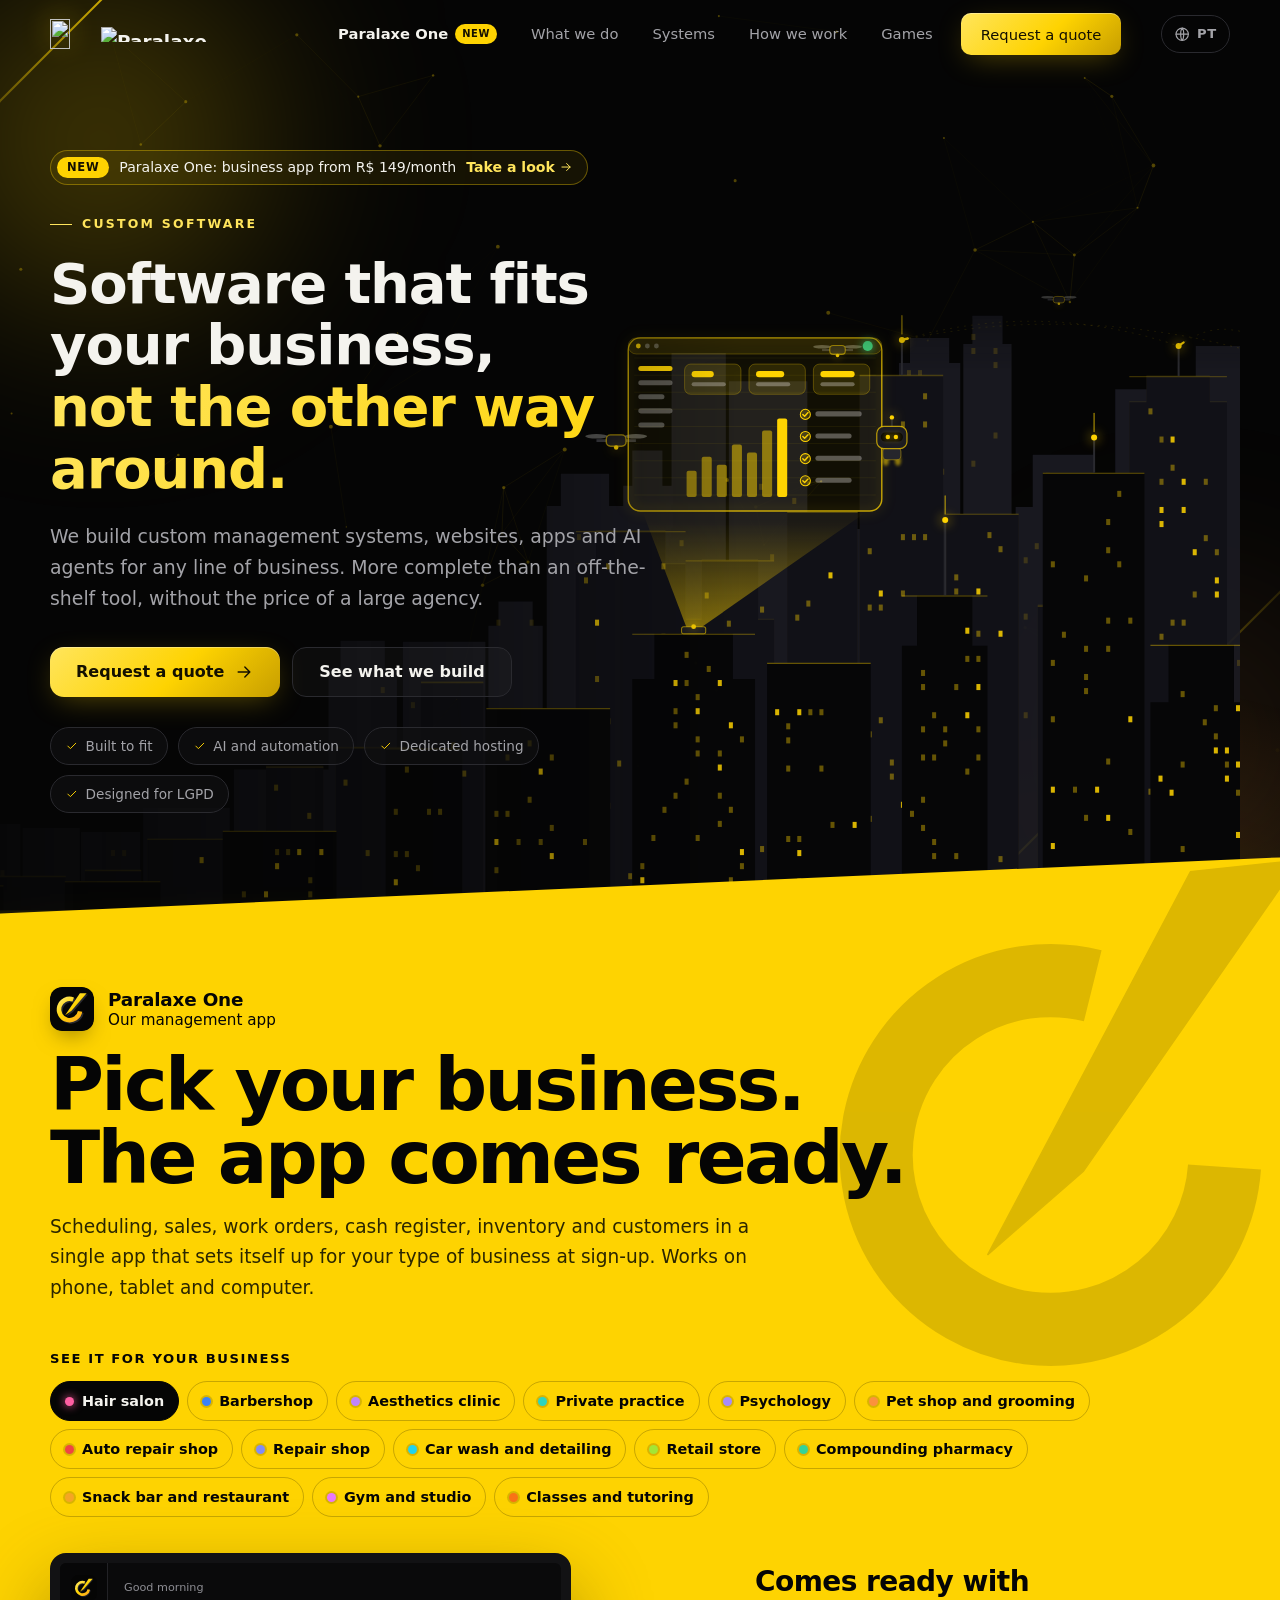
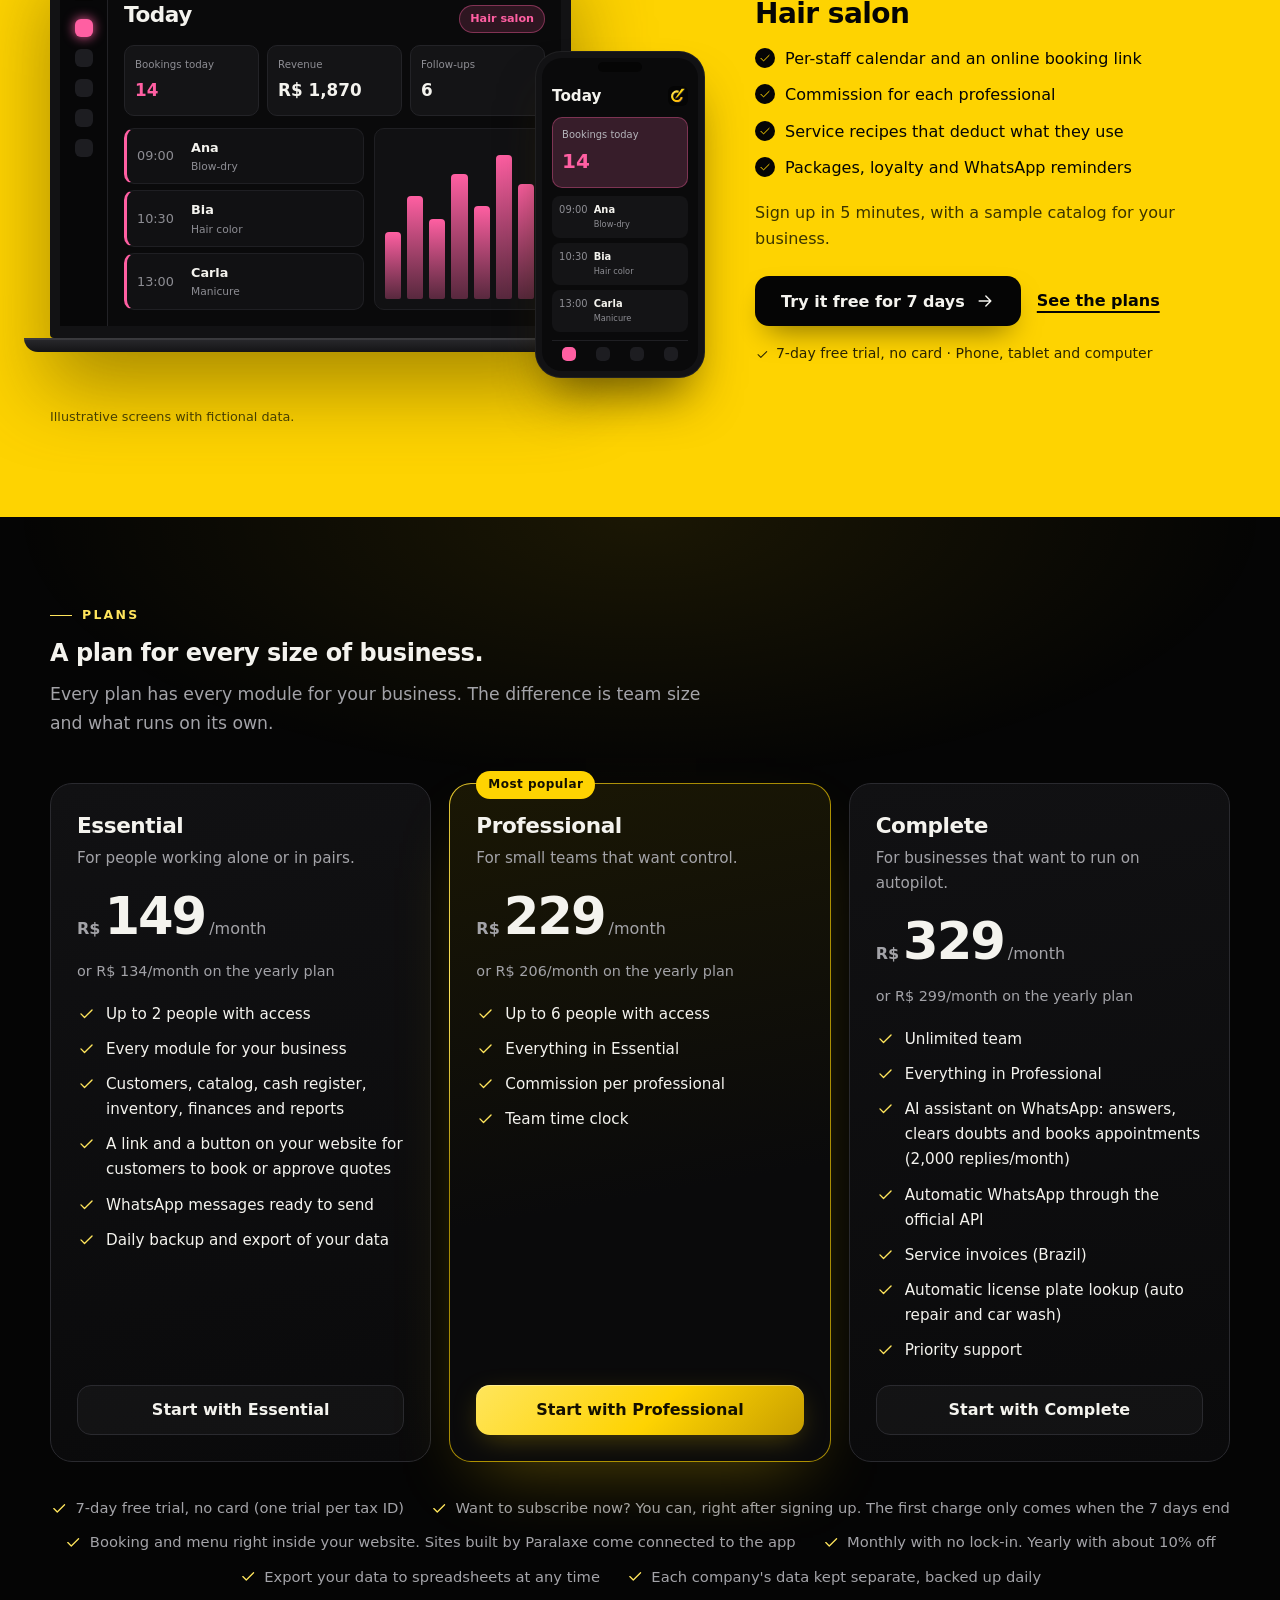
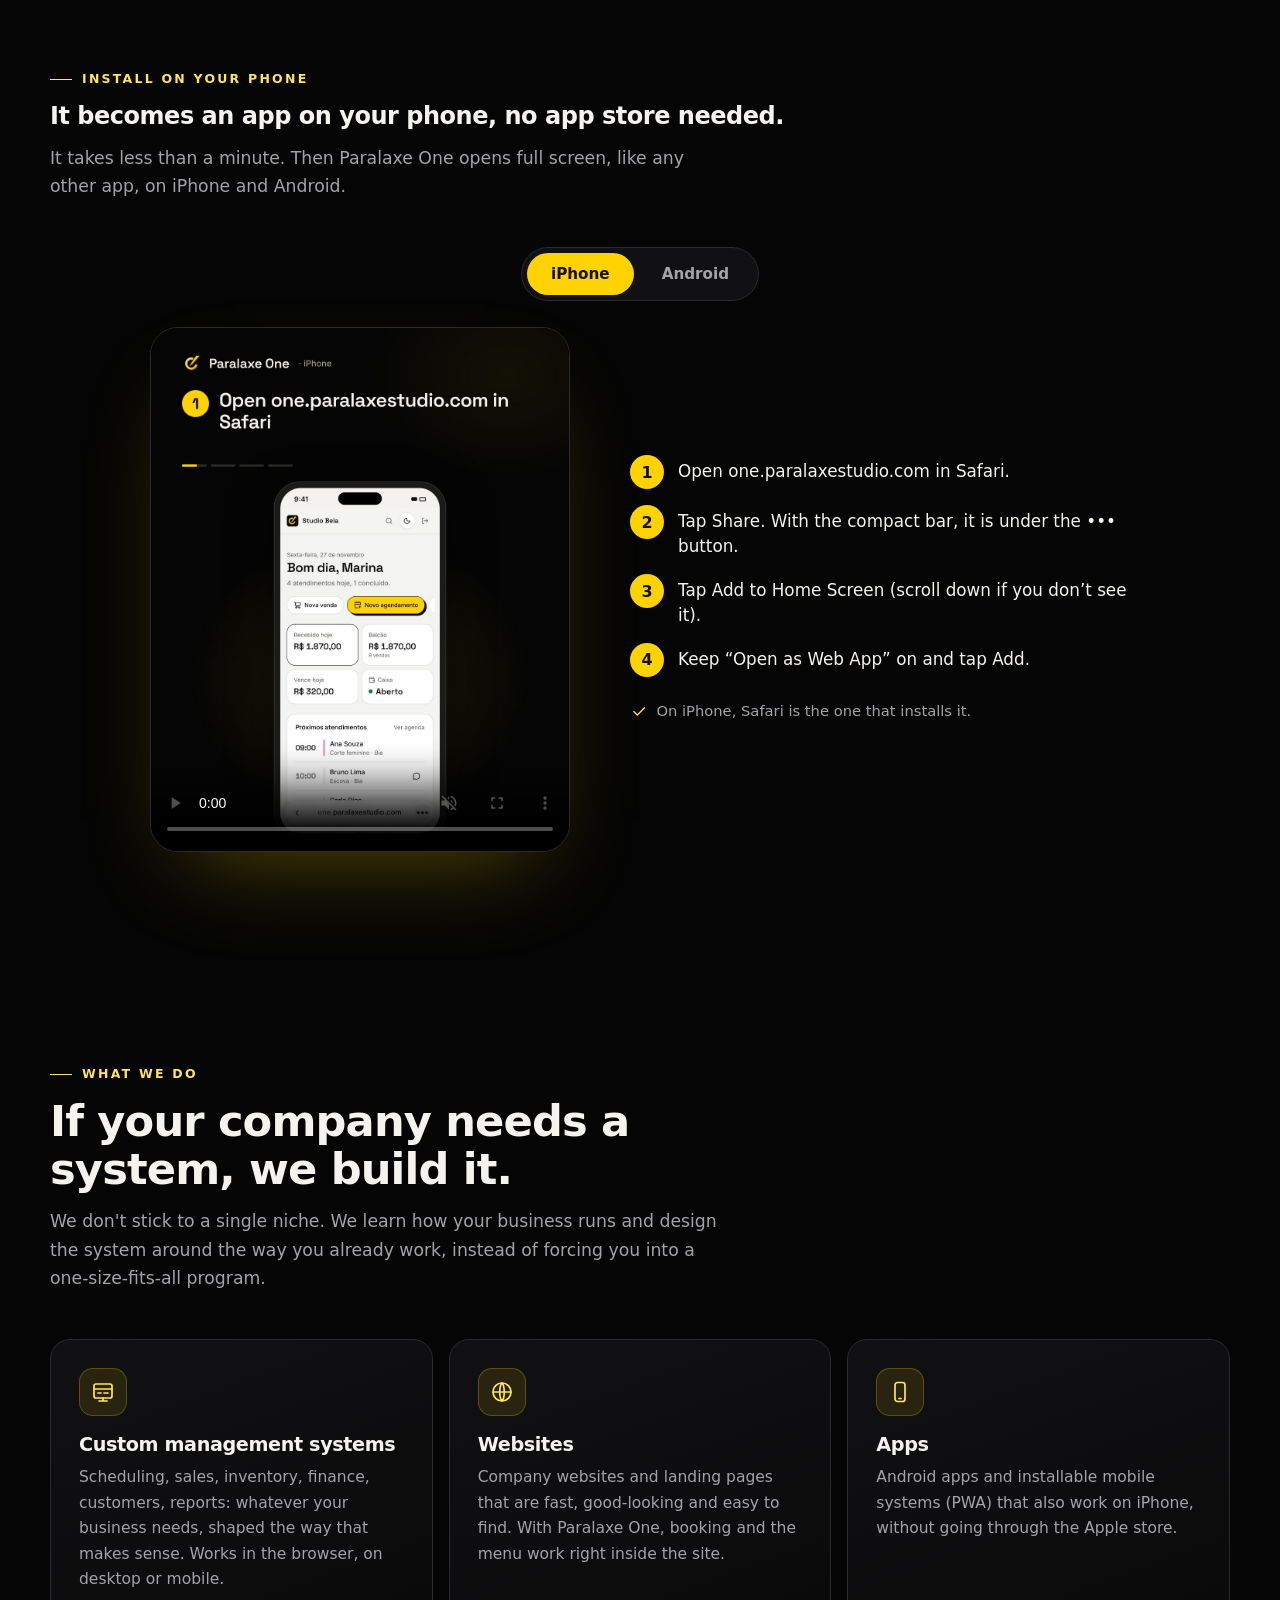
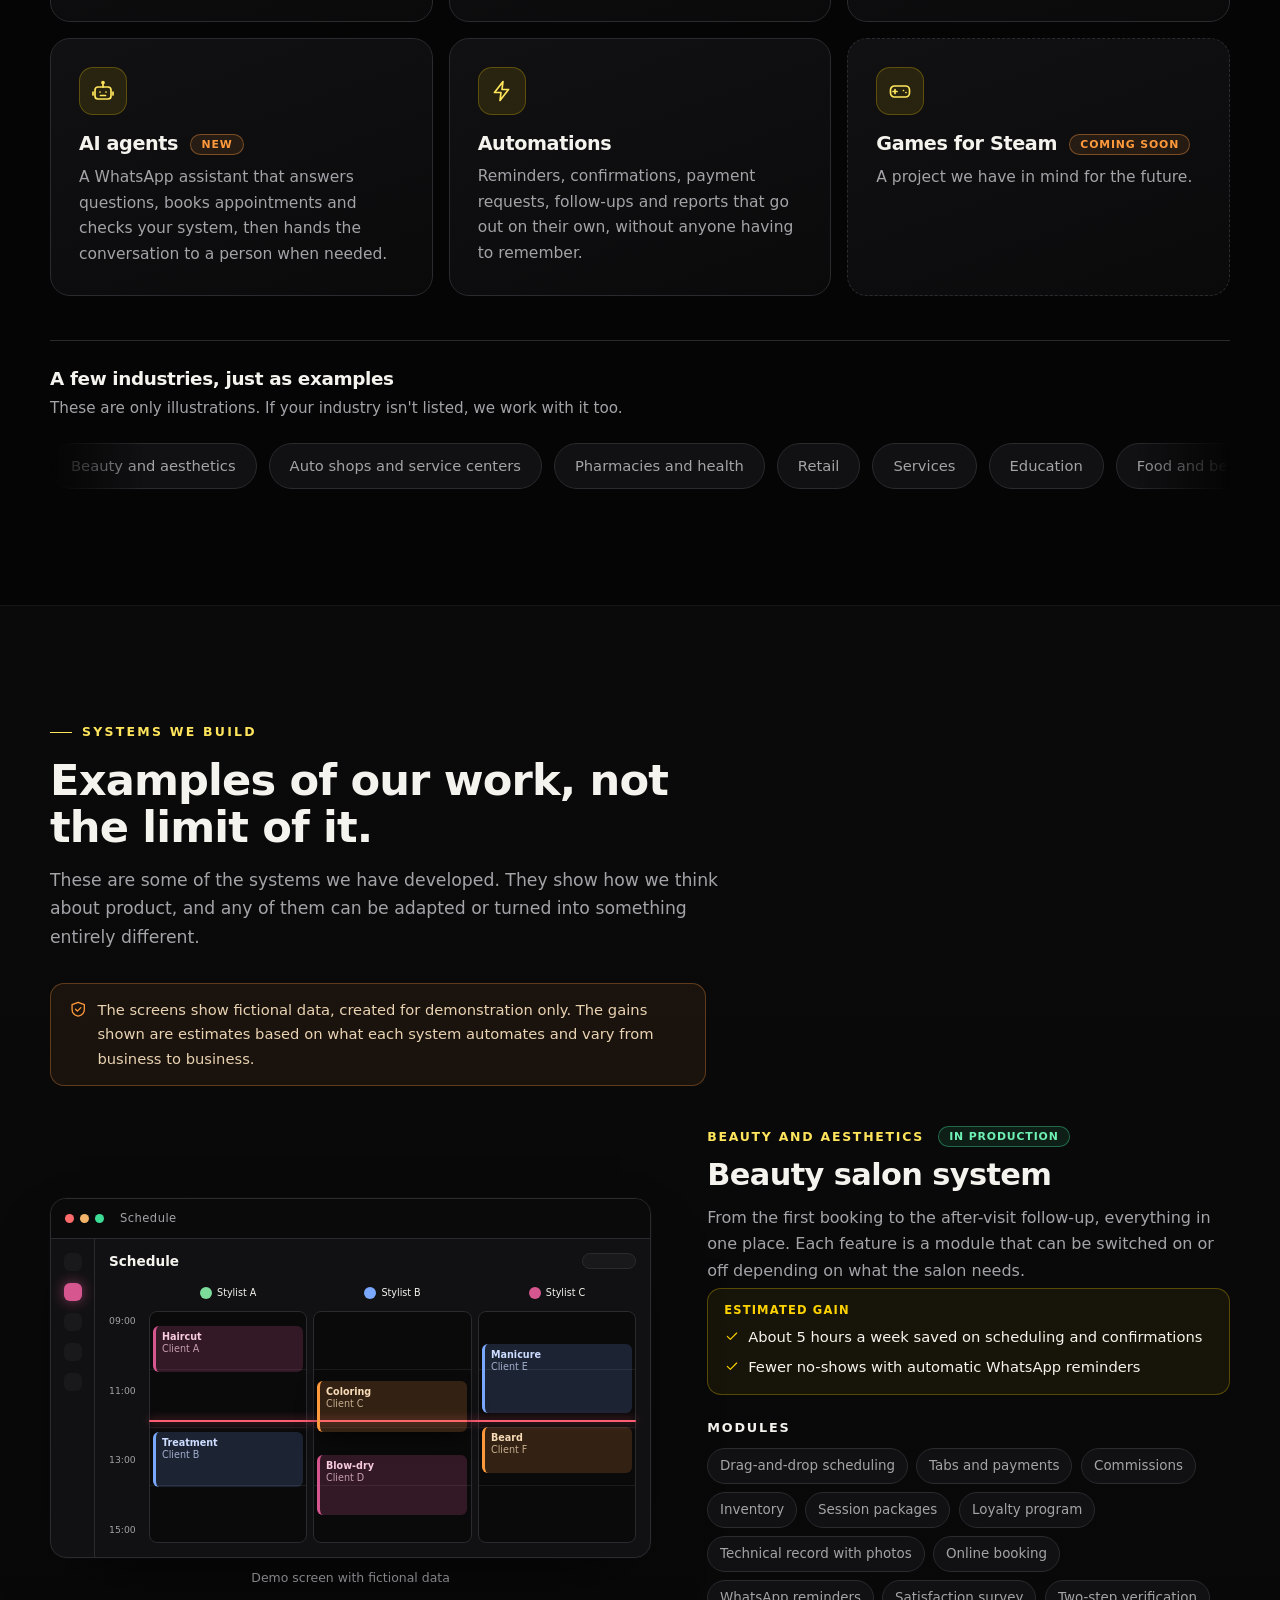
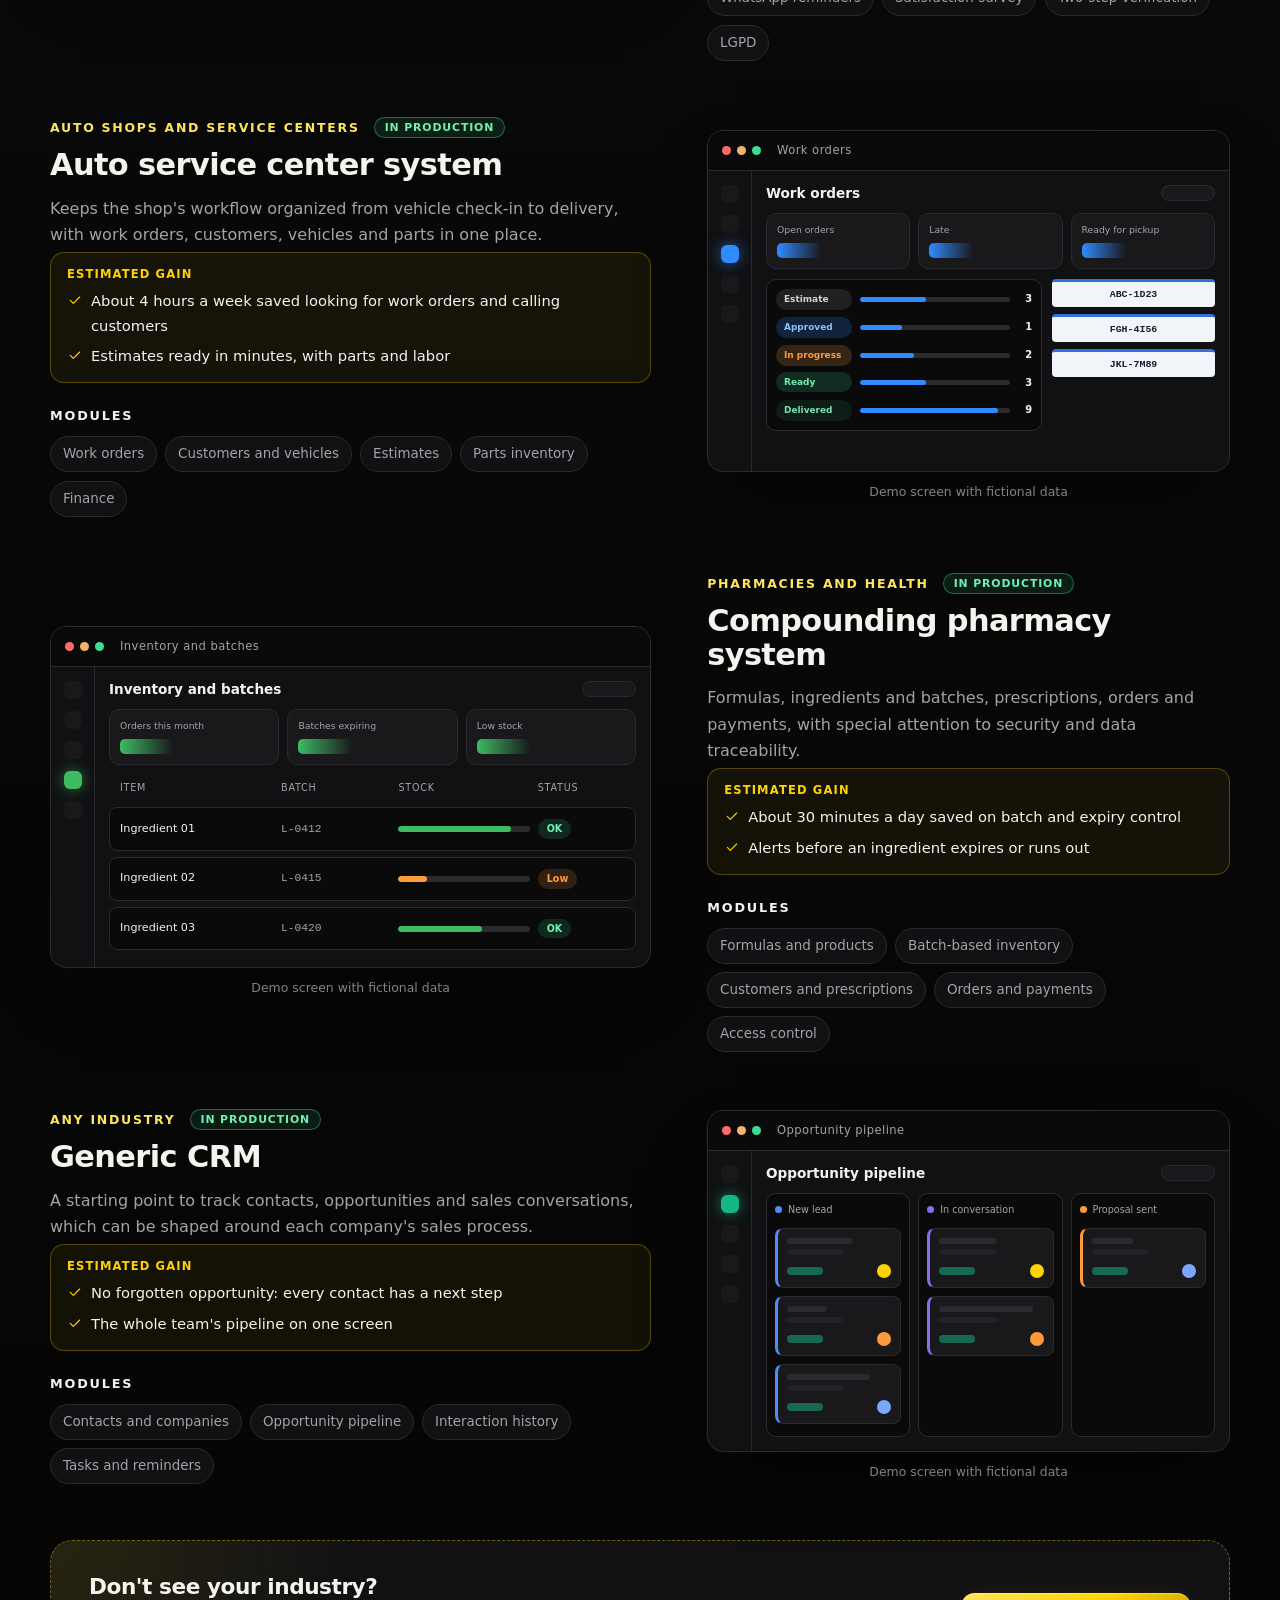
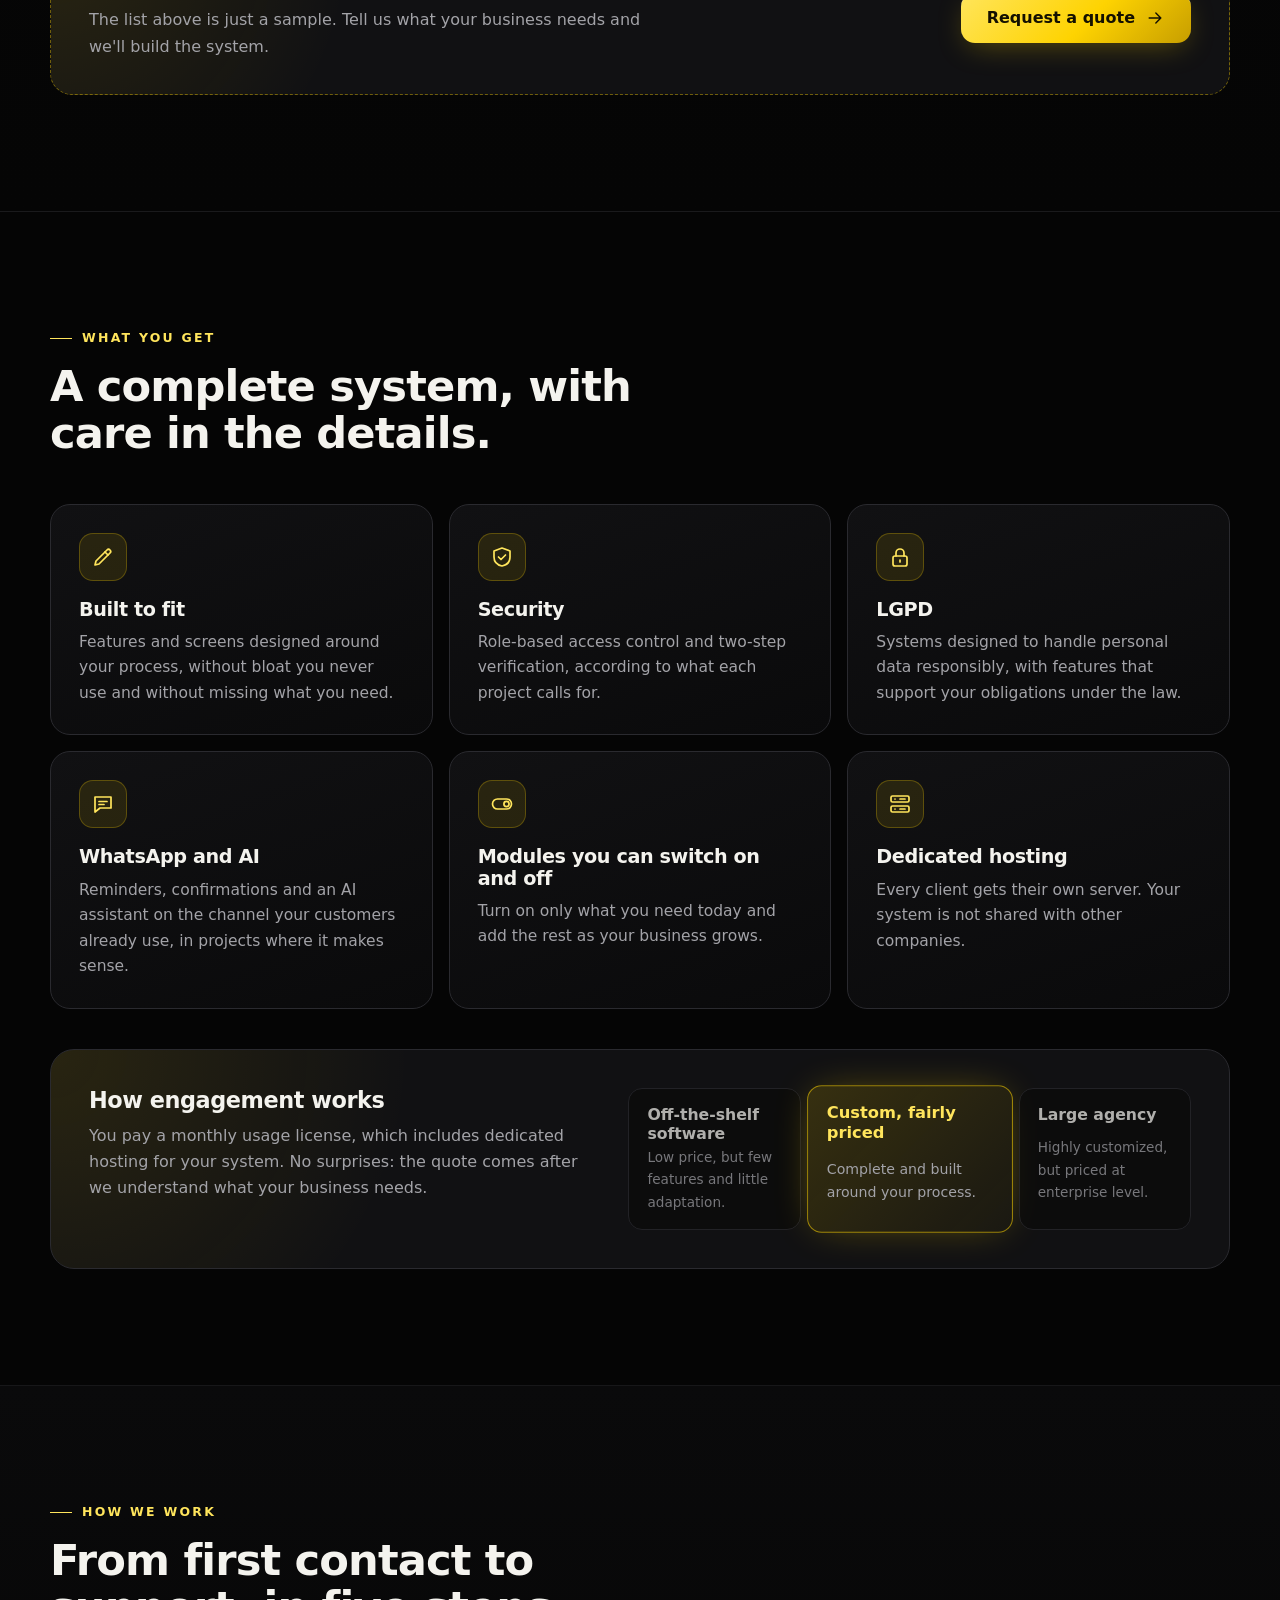
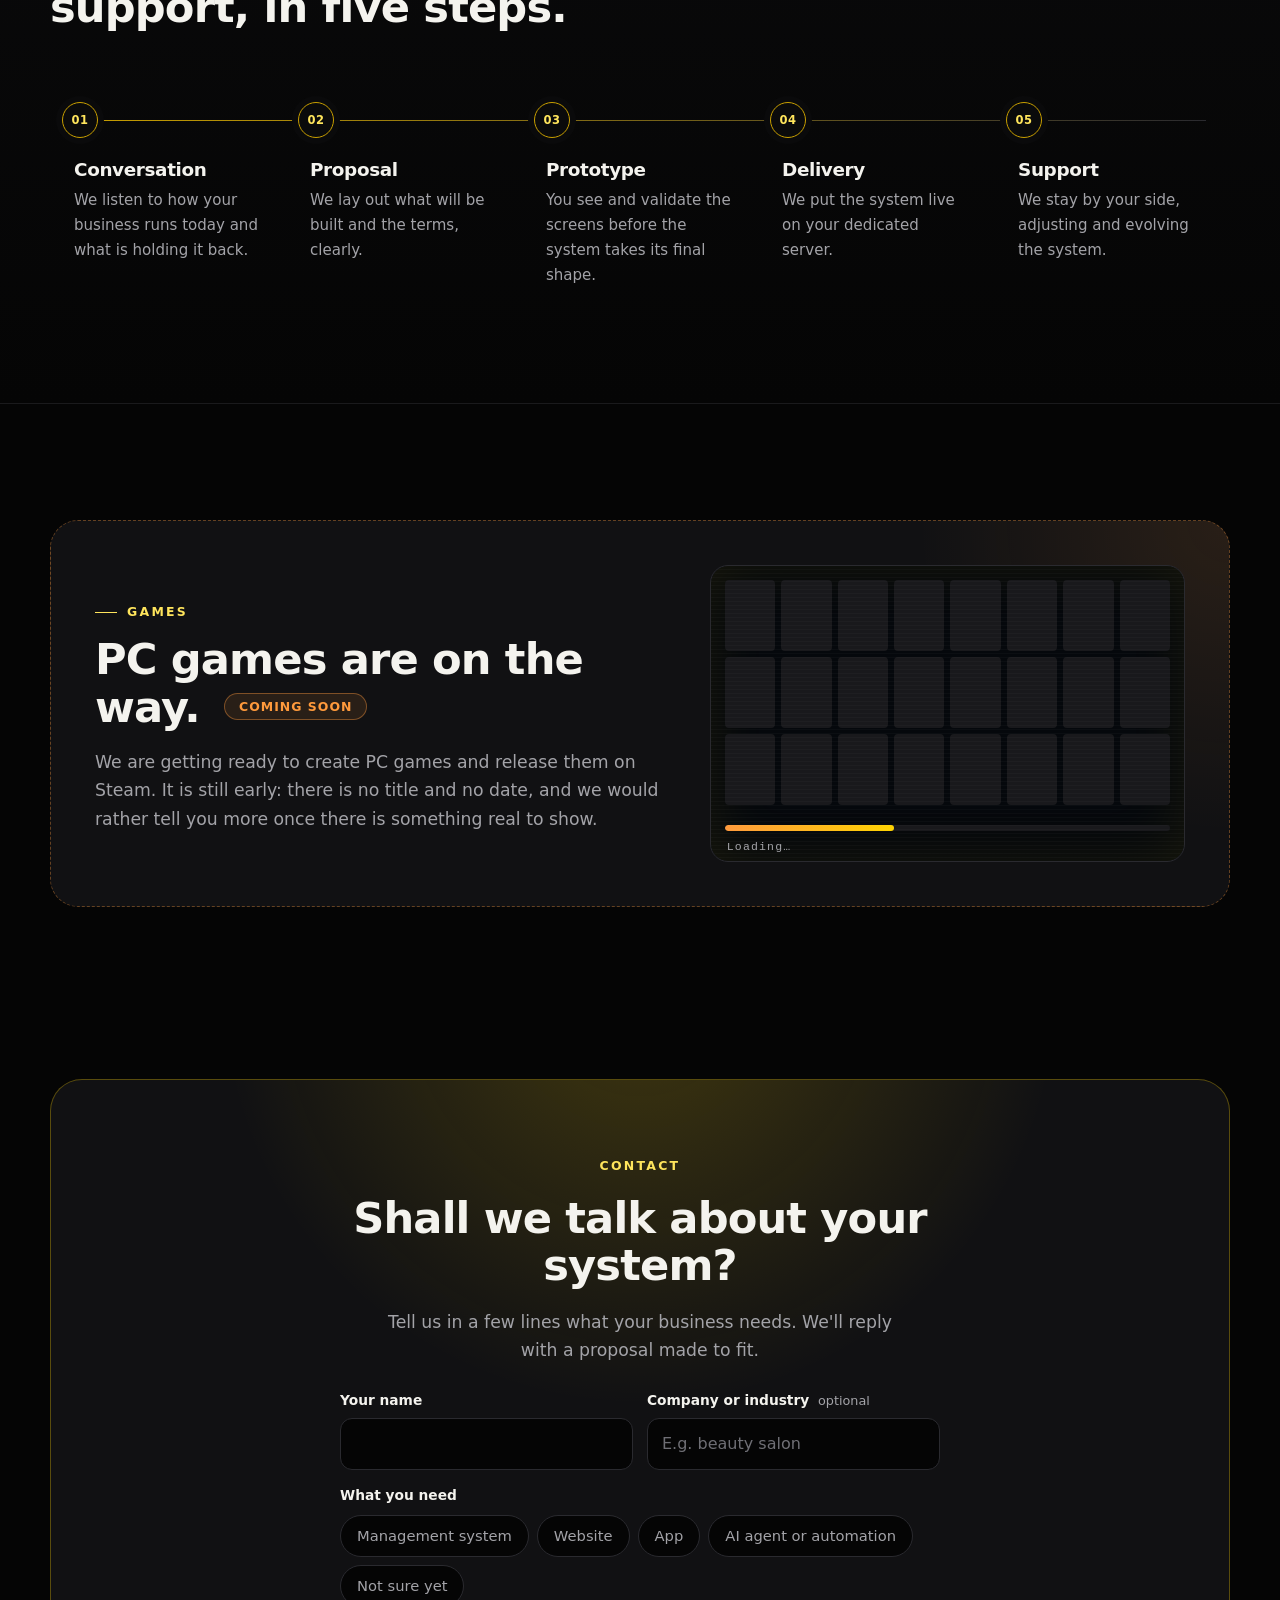
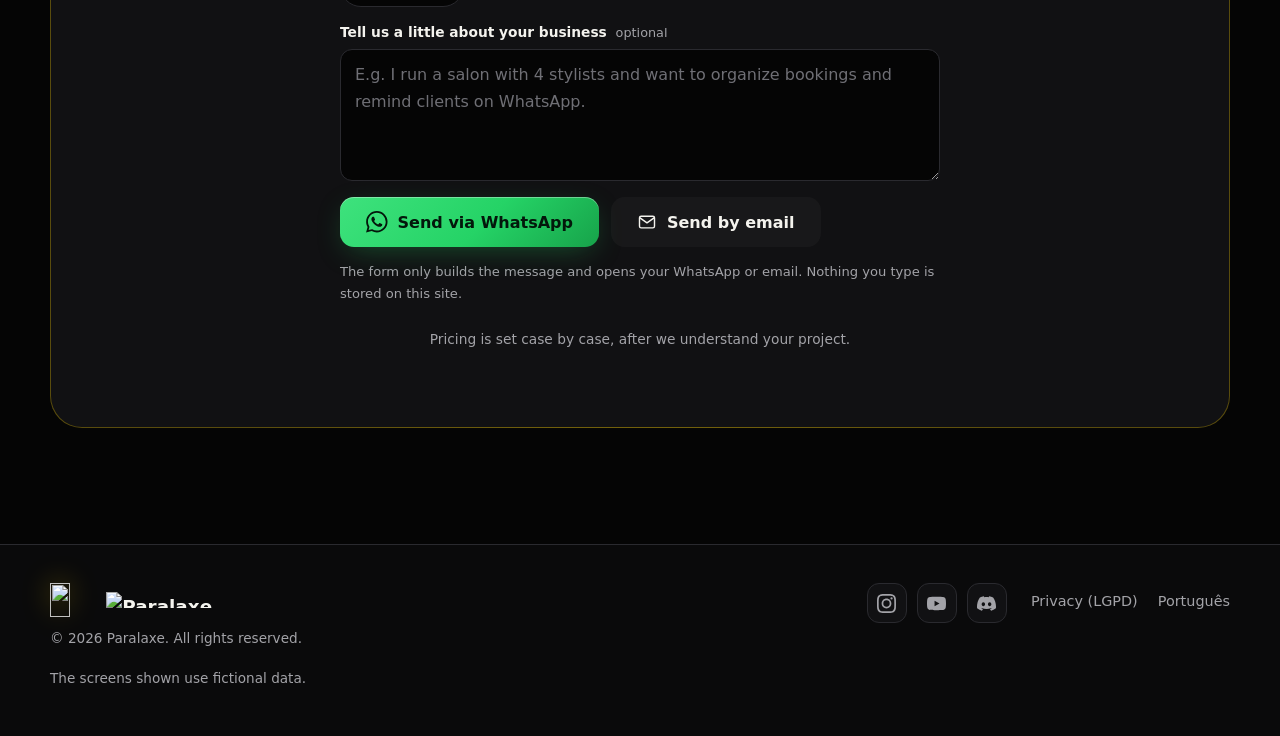
==== docs/en/index.html @ c36accad "Seção "Instale no celular" no Paralaxe One, com vídeo para iPhone e Android Vídeos curtos (sem som, " ====
<!doctype html>
<html lang="en">
<head>
<meta charset="utf-8">
<meta name="viewport" content="width=device-width, initial-scale=1">
<title>Paralaxe Studio — Custom business software and websites</title>
<meta name="description" content="We build custom management systems, websites, apps, AI agents and automations for any line of business. Monthly license, dedicated hosting and fair pricing.">
<meta name="theme-color" content="#050505">
<link rel="canonical" href="https://paralaxestudio.com.br/en/">
<link rel="alternate" hreflang="pt-BR" href="https://paralaxestudio.com.br/pt/">
<link rel="alternate" hreflang="en" href="https://paralaxestudio.com.br/en/">
<link rel="alternate" hreflang="x-default" href="https://paralaxestudio.com.br/pt/">
<meta property="og:type" content="website">
<meta property="og:site_name" content="Paralaxe Studio">
<meta property="og:title" content="Paralaxe Studio — Custom business software and websites">
<meta property="og:description" content="We build custom management systems, websites, apps, AI agents and automations for any line of business. Monthly license, dedicated hosting and fair pricing.">
<meta property="og:url" content="https://paralaxestudio.com.br/en/">
<meta property="og:locale" content="en_US">
<meta property="og:image" content="https://paralaxestudio.com.br/assets/og.jpg">
<meta property="og:image:width" content="1200">
<meta property="og:image:height" content="630">
<meta name="twitter:card" content="summary_large_image">
<link rel="icon" type="image/png" sizes="64x64" href="../assets/favicon.png">
<link rel="apple-touch-icon" href="../assets/apple-touch-icon.png">
<link rel="preload" href="../assets/fonts/space-grotesk-latin-700-normal.woff2" as="font" type="font/woff2" crossorigin>
<link rel="preload" href="../assets/fonts/inter-latin-400-normal.woff2" as="font" type="font/woff2" crossorigin>
<link rel="stylesheet" href="../assets/fonts.css">
<link rel="stylesheet" href="../assets/style.css">
<style>:root{--bg:#050505;--bg-alt:#0a0a0b;--surface:#111113;--surface2:#19191c;--border:#2a2a2f;--text:#f4f3ee;--muted:#a3a3a8;--accent:#fed301;--accent-strong:#ffe55c;--accent-deep:#c79e00;--on-accent:#141000;--warm:#ff9a3c;--accent-rgb:254,211,1;--warm-rgb:255,154,60;--bg-rgb:5,5,5;--surface-rgb:17,17,19;--border-rgb:42,42,47;--f-display:'Space Grotesk',system-ui,sans-serif;--f-body:'Inter',system-ui,sans-serif}</style>
<script type="application/ld+json">{"@context":"https://schema.org","@graph":[{"@type":"Organization","@id":"https://paralaxestudio.com.br/#org","name":"Paralaxe Studio","alternateName":["Paralaxe","Paralaxe One"],"url":"https://paralaxestudio.com.br","logo":"https://paralaxestudio.com.br/assets/logo-mark.png","contactPoint":{"@type":"ContactPoint","telephone":"+5511993821582","contactType":"customer service","areaServed":"BR","availableLanguage":["Portuguese","English"]},"sameAs":["https://instagram.com/paralaxe_studio","https://www.youtube.com/@ParalaxeStudio","https://discord.gg/mgEXBtWBJp"]},{"@type":"WebSite","name":"Paralaxe Studio","alternateName":"Paralaxe","url":"https://paralaxestudio.com.br","publisher":{"@id":"https://paralaxestudio.com.br/#org"},"inLanguage":"en"}]}</script>
</head>
<body class="page-home">
<a class="skip" href="#main">Skip to content</a>
<header class="site-header" id="top">
  <div class="wrap bar">
    <a class="logo" href="./" aria-label="Paralaxe — Home page"><img class="logo-mark" src="../assets/logo-mark.png" alt="" width="39" height="30"><img class="logo-wordimg" src="../assets/logo-wordmark.png" alt="Paralaxe" width="305" height="25"></a>
    <nav class="nav" id="nav" aria-label="Principal">
      <a class="nav-one" href="#paralaxe-one">Paralaxe One<span class="nav-new">New</span></a><a href="#o-que-fazemos">What we do</a><a href="#sistemas">Systems</a><a href="#como-trabalhamos">How we work</a><a href="#jogos">Games</a>
      <a class="btn btn-sm nav-cta" href="#contato">Request a quote</a>
    </nav>
    <div class="bar-end">
      <a class="lang" href="../pt/" hreflang="pt" lang="pt" data-lang-switch="pt" aria-label="Switch to Portuguese"><svg class="ico"  viewBox="0 0 24 24" fill="none" stroke="currentColor" stroke-width="1.7" stroke-linecap="round" stroke-linejoin="round" aria-hidden="true" focusable="false"><circle cx="12" cy="12" r="9"/><path d="M3 12h18M12 3c3 3.2 3 14.8 0 18M12 3c-3 3.2-3 14.8 0 18"/></svg><span>PT</span></a>
      <button class="burger" type="button" aria-controls="nav" aria-expanded="false" aria-label="Open menu" data-open="Open menu" data-close="Close menu"><span></span><span></span></button>
    </div>
  </div>
</header>
<main id="main"><section class="hero" aria-labelledby="hero-title">
  <canvas class="hero-canvas" aria-hidden="true"></canvas>
  <div class="hero-glow g1" aria-hidden="true"></div><div class="hero-glow g2" aria-hidden="true"></div>
  <div class="cidade" aria-hidden="true">
  <svg class="cid cid-longe" viewBox="0 0 1600 720" preserveAspectRatio="xMaxYMax slice" aria-hidden="true" focusable="false"><path class="predio" fill="#1b1b23" d="M-20 720V668H27V720ZM30 720V660H112V720ZM113 720V659H167V720ZM169 720V670H236V720ZM237 720V634H290V720ZM294 720V631H388V720ZM390 720V635H447V720ZM448 720V639H507V720ZM510 720V615H596V720ZM600 720V577H694V720ZM694 720V476H706V449H750V476H762V720ZM768 720V450H850V720ZM853 720V434H863V410H897V434H907V720ZM911 720V315H925V283H973V315H987V720ZM987 720V295H996V260H1026V295H1035V720ZM1035 720V163H1089V720ZM1092 720V191H1170V720ZM1172 720V400H1187V338H1240V400H1255V720ZM1261 720V173H1272V148H1311V173H1322V720ZM1325 720V154H1334V126H1364V154H1373V720ZM1377 720V316H1394V264H1455V316H1472V720ZM1476 720V199H1550V720ZM1556 720V156H1647V720Z"/><g class="janelas"><rect class="jf" x="154" y="705" width="4" height="6"/><rect class="j" x="245" y="666" width="4" height="6"/><rect class="j" x="324" y="649" width="4" height="6"/><rect class="jf" x="324" y="677" width="4" height="6"/><rect class="j" x="368" y="677" width="4" height="6"/><rect class="jf" x="478" y="657" width="4" height="6"/><rect class="jf" x="489" y="657" width="4" height="6"/><rect class="jf" x="652" y="679" width="4" height="6"/><rect class="jf" x="746" y="495" width="4" height="6"/><rect class="jf" x="724" y="565" width="4" height="6"/><rect class="j" x="809" y="496" width="4" height="6"/><rect class="j" x="776" y="510" width="4" height="6"/><rect class="j" x="776" y="594" width="4" height="6"/><rect class="j" x="820" y="622" width="4" height="6"/><rect class="j" x="831" y="622" width="4" height="6"/><rect class="jf" x="809" y="692" width="4" height="6"/><rect class="j" x="861" y="428" width="4" height="6"/><rect class="j" x="894" y="428" width="4" height="6"/><rect class="j" x="883" y="526" width="4" height="6"/><rect class="jf" x="861" y="540" width="4" height="6"/><rect class="jf" x="941" y="343" width="4" height="6"/><rect class="j" x="952" y="539" width="4" height="6"/><rect class="j" x="919" y="581" width="4" height="6"/><rect class="j" x="952" y="581" width="4" height="6"/><rect class="jf" x="974" y="609" width="4" height="6"/><rect class="j" x="941" y="651" width="4" height="6"/><rect class="j" x="941" y="693" width="4" height="6"/><rect class="j" x="995" y="376" width="4" height="6"/><rect class="j" x="1017" y="474" width="4" height="6"/><rect class="j" x="995" y="670" width="4" height="6"/><rect class="j" x="1043" y="349" width="4" height="6"/><rect class="j" x="1076" y="475" width="4" height="6"/><rect class="j" x="1054" y="657" width="4" height="6"/><rect class="jf" x="1122" y="293" width="4" height="6"/><rect class="jf" x="1155" y="307" width="4" height="6"/><rect class="j" x="1133" y="363" width="4" height="6"/><rect class="jf" x="1100" y="475" width="4" height="6"/><rect class="jf" x="1122" y="475" width="4" height="6"/><rect class="j" x="1133" y="503" width="4" height="6"/><rect class="jf" x="1122" y="545" width="4" height="6"/><rect class="j" x="1100" y="587" width="4" height="6"/><rect class="j" x="1111" y="615" width="4" height="6"/><rect class="j" x="1155" y="671" width="4" height="6"/><rect class="j" x="1144" y="699" width="4" height="6"/><rect class="jf" x="1180" y="356" width="4" height="6"/><rect class="jf" x="1235" y="468" width="4" height="6"/><rect class="j" x="1180" y="524" width="4" height="6"/><rect class="jf" x="1213" y="524" width="4" height="6"/><rect class="j" x="1191" y="566" width="4" height="6"/><rect class="j" x="1213" y="566" width="4" height="6"/><rect class="j" x="1202" y="622" width="4" height="6"/><rect class="j" x="1224" y="636" width="4" height="6"/><rect class="j" x="1191" y="678" width="4" height="6"/><rect class="j" x="1269" y="180" width="4" height="6"/><rect class="jf" x="1280" y="180" width="4" height="6"/><rect class="j" x="1269" y="236" width="4" height="6"/><rect class="j" x="1302" y="278" width="4" height="6"/><rect class="j" x="1280" y="544" width="4" height="6"/><rect class="j" x="1269" y="670" width="4" height="6"/><rect class="jf" x="1333" y="144" width="4" height="6"/><rect class="j" x="1333" y="158" width="4" height="6"/><rect class="j" x="1355" y="158" width="4" height="6"/><rect class="j" x="1355" y="172" width="4" height="6"/><rect class="j" x="1355" y="242" width="4" height="6"/><rect class="j" x="1333" y="270" width="4" height="6"/><rect class="j" x="1344" y="368" width="4" height="6"/><rect class="j" x="1344" y="396" width="4" height="6"/><rect class="jf" x="1333" y="480" width="4" height="6"/><rect class="j" x="1344" y="536" width="4" height="6"/><rect class="j" x="1333" y="564" width="4" height="6"/><rect class="j" x="1355" y="648" width="4" height="6"/><rect class="j" x="1344" y="662" width="4" height="6"/><rect class="jf" x="1407" y="282" width="4" height="6"/><rect class="j" x="1407" y="310" width="4" height="6"/><rect class="j" x="1396" y="352" width="4" height="6"/><rect class="jf" x="1385" y="366" width="4" height="6"/><rect class="jf" x="1440" y="394" width="4" height="6"/><rect class="j" x="1385" y="422" width="4" height="6"/><rect class="j" x="1429" y="436" width="4" height="6"/><rect class="j" x="1385" y="520" width="4" height="6"/><rect class="j" x="1429" y="562" width="4" height="6"/><rect class="j" x="1495" y="231" width="4" height="6"/><rect class="j" x="1506" y="287" width="4" height="6"/><rect class="jf" x="1528" y="329" width="4" height="6"/><rect class="j" x="1517" y="385" width="4" height="6"/><rect class="jf" x="1539" y="399" width="4" height="6"/><rect class="j" x="1528" y="539" width="4" height="6"/><rect class="jf" x="1539" y="609" width="4" height="6"/><rect class="jf" x="1528" y="693" width="4" height="6"/><rect class="j" x="1630" y="188" width="4" height="6"/><rect class="j" x="1608" y="202" width="4" height="6"/><rect class="j" x="1575" y="258" width="4" height="6"/><rect class="jf" x="1608" y="258" width="4" height="6"/><rect class="j" x="1619" y="258" width="4" height="6"/><rect class="j" x="1630" y="286" width="4" height="6"/><rect class="j" x="1630" y="370" width="4" height="6"/><rect class="j" x="1575" y="398" width="4" height="6"/><rect class="jf" x="1597" y="468" width="4" height="6"/><rect class="j" x="1586" y="496" width="4" height="6"/><rect class="j" x="1586" y="510" width="4" height="6"/><rect class="j" x="1575" y="524" width="4" height="6"/><rect class="j" x="1630" y="538" width="4" height="6"/><rect class="j" x="1575" y="580" width="4" height="6"/><rect class="j" x="1597" y="580" width="4" height="6"/><rect class="j" x="1619" y="580" width="4" height="6"/><rect class="j" x="1608" y="608" width="4" height="6"/><rect class="j" x="1586" y="636" width="4" height="6"/><rect class="jf" x="1619" y="664" width="4" height="6"/></g></svg>
  <svg class="cid cid-meio" viewBox="0 0 1600 720" preserveAspectRatio="xMaxYMax slice" aria-hidden="true" focusable="false"><path class="predio" fill="#111117" d="M-20 720V675H58V720ZM68 720V682H165V720ZM175 720V669H234V720ZM248 720V677H326V720ZM343 720V683H433V720ZM452 720V677H508V720ZM514 720V646H622V720ZM632 720V574H689V720ZM701 720V555H772V720ZM786 720V490H848V720ZM857 720V526H934V720ZM940 720V373H960V340H1029V373H1049V720ZM1049 720V428H1065V369H1121V428H1137V720ZM1150 720V321H1220V720ZM1222 720V185H1305V720ZM1308 720V323H1380V720ZM1399 720V414H1490V720ZM1490 720V212H1507V186H1570V212H1587V720ZM1601 720V250H1618V223H1676V250H1693V720Z"/><path class="borda" d="M-20 675.5H58M68 682.5H165M175 669.5H234M248 677.5H326M343 683.5H433M452 677.5H508M514 646.5H622M632 574.5H689M701 555.5H772M786 490.5H848M857 526.5H934M940 340.5H1049M1049 369.5H1137M1150 321.5H1220M1222 185.5H1305M1308 323.5H1380M1399 414.5H1490M1490 186.5H1587M1601 223.5H1693"/><g class="janelas"><rect class="j" x="109" y="700" width="4" height="6"/><rect class="j" x="142" y="700" width="4" height="6"/><rect class="jf" x="362" y="701" width="4" height="6"/><rect class="jf" x="566" y="664" width="4" height="6"/><rect class="j" x="610" y="678" width="4" height="6"/><rect class="j pisca" x="640" y="592" width="4" height="6" style="--d:6.36s"/><rect class="j" x="673" y="620" width="4" height="6"/><rect class="jf" x="651" y="662" width="4" height="6"/><rect class="j" x="673" y="662" width="4" height="6"/><rect class="j" x="640" y="690" width="4" height="6"/><rect class="jf" x="673" y="690" width="4" height="6"/><rect class="j" x="709" y="587" width="4" height="6"/><rect class="j" x="731" y="657" width="4" height="6"/><rect class="j" x="816" y="550" width="4" height="6"/><rect class="j" x="794" y="578" width="4" height="6"/><rect class="j pisca" x="827" y="578" width="4" height="6" style="--d:0.68s"/><rect class="jf" x="805" y="606" width="4" height="6"/><rect class="j" x="816" y="606" width="4" height="6"/><rect class="j" x="805" y="634" width="4" height="6"/><rect class="j" x="816" y="634" width="4" height="6"/><rect class="j" x="805" y="690" width="4" height="6"/><rect class="j" x="876" y="544" width="4" height="6"/><rect class="jf" x="865" y="586" width="4" height="6"/><rect class="jf" x="898" y="628" width="4" height="6"/><rect class="jf" x="887" y="656" width="4" height="6"/><rect class="j" x="876" y="670" width="4" height="6"/><rect class="jf" x="920" y="670" width="4" height="6"/><rect class="jf" x="920" y="684" width="4" height="6"/><rect class="j" x="970" y="372" width="4" height="6"/><rect class="j" x="1025" y="372" width="4" height="6"/><rect class="j" x="948" y="386" width="4" height="6"/><rect class="jf" x="959" y="428" width="4" height="6"/><rect class="j" x="1025" y="442" width="4" height="6"/><rect class="j" x="959" y="484" width="4" height="6"/><rect class="j" x="1036" y="484" width="4" height="6"/><rect class="jf" x="970" y="526" width="4" height="6"/><rect class="j" x="1025" y="540" width="4" height="6"/><rect class="j" x="981" y="568" width="4" height="6"/><rect class="jf" x="959" y="582" width="4" height="6"/><rect class="j" x="1036" y="596" width="4" height="6"/><rect class="j" x="970" y="610" width="4" height="6"/><rect class="j" x="1036" y="610" width="4" height="6"/><rect class="j" x="1014" y="624" width="4" height="6"/><rect class="j" x="1025" y="624" width="4" height="6"/><rect class="j" x="959" y="638" width="4" height="6"/><rect class="jf" x="1003" y="666" width="4" height="6"/><rect class="j" x="992" y="680" width="4" height="6"/><rect class="j pisca" x="992" y="694" width="4" height="6" style="--d:1.70s"/><rect class="j" x="1068" y="401" width="4" height="6"/><rect class="j" x="1123" y="415" width="4" height="6"/><rect class="j" x="1090" y="429" width="4" height="6"/><rect class="j" x="1079" y="443" width="4" height="6"/><rect class="j" x="1068" y="527" width="4" height="6"/><rect class="j" x="1068" y="541" width="4" height="6"/><rect class="jf" x="1057" y="555" width="4" height="6"/><rect class="j" x="1101" y="555" width="4" height="6"/><rect class="j" x="1057" y="569" width="4" height="6"/><rect class="jf pisca" x="1079" y="583" width="4" height="6" style="--d:0.92s"/><rect class="j" x="1112" y="611" width="4" height="6"/><rect class="j" x="1079" y="639" width="4" height="6"/><rect class="j" x="1090" y="639" width="4" height="6"/><rect class="j" x="1123" y="653" width="4" height="6"/><rect class="j" x="1101" y="695" width="4" height="6"/><rect class="jf pisca" x="1191" y="381" width="4" height="6" style="--d:6.03s"/><rect class="j" x="1169" y="409" width="4" height="6"/><rect class="j" x="1158" y="423" width="4" height="6"/><rect class="j" x="1169" y="507" width="4" height="6"/><rect class="jf" x="1158" y="563" width="4" height="6"/><rect class="j" x="1180" y="563" width="4" height="6"/><rect class="j" x="1202" y="591" width="4" height="6"/><rect class="j" x="1191" y="647" width="4" height="6"/><rect class="j" x="1180" y="661" width="4" height="6"/><rect class="j" x="1158" y="689" width="4" height="6"/><rect class="j" x="1285" y="203" width="4" height="6"/><rect class="j" x="1263" y="231" width="4" height="6"/><rect class="j" x="1285" y="231" width="4" height="6"/><rect class="j" x="1263" y="343" width="4" height="6"/><rect class="j" x="1274" y="343" width="4" height="6"/><rect class="j pisca" x="1285" y="343" width="4" height="6" style="--d:4.91s"/><rect class="j" x="1230" y="357" width="4" height="6"/><rect class="jf" x="1241" y="399" width="4" height="6"/><rect class="j" x="1263" y="399" width="4" height="6"/><rect class="j" x="1230" y="413" width="4" height="6"/><rect class="j" x="1241" y="413" width="4" height="6"/><rect class="j" x="1285" y="455" width="4" height="6"/><rect class="j" x="1241" y="525" width="4" height="6"/><rect class="j" x="1230" y="539" width="4" height="6"/><rect class="j" x="1274" y="553" width="4" height="6"/><rect class="j" x="1252" y="567" width="4" height="6"/><rect class="j" x="1252" y="581" width="4" height="6"/><rect class="jf" x="1263" y="609" width="4" height="6"/><rect class="j" x="1230" y="623" width="4" height="6"/><rect class="j" x="1285" y="623" width="4" height="6"/><rect class="j" x="1263" y="693" width="4" height="6"/><rect class="j" x="1349" y="341" width="4" height="6"/><rect class="j pisca" x="1360" y="355" width="4" height="6" style="--d:2.06s"/><rect class="j" x="1316" y="383" width="4" height="6"/><rect class="j" x="1316" y="397" width="4" height="6"/><rect class="jf" x="1338" y="397" width="4" height="6"/><rect class="j" x="1338" y="439" width="4" height="6"/><rect class="jf" x="1360" y="439" width="4" height="6"/><rect class="jf" x="1316" y="481" width="4" height="6"/><rect class="j" x="1327" y="481" width="4" height="6"/><rect class="j" x="1316" y="551" width="4" height="6"/><rect class="j" x="1338" y="579" width="4" height="6"/><rect class="j" x="1327" y="621" width="4" height="6"/><rect class="jf" x="1338" y="621" width="4" height="6"/><rect class="j" x="1360" y="663" width="4" height="6"/><rect class="jf" x="1338" y="691" width="4" height="6"/><rect class="j" x="1316" y="705" width="4" height="6"/><rect class="j" x="1440" y="446" width="4" height="6"/><rect class="jf" x="1451" y="460" width="4" height="6"/><rect class="j" x="1418" y="474" width="4" height="6"/><rect class="j" x="1451" y="474" width="4" height="6"/><rect class="j" x="1407" y="488" width="4" height="6"/><rect class="jf" x="1473" y="502" width="4" height="6"/><rect class="j" x="1451" y="516" width="4" height="6"/><rect class="jf" x="1429" y="530" width="4" height="6"/><rect class="j" x="1440" y="530" width="4" height="6"/><rect class="j" x="1473" y="530" width="4" height="6"/><rect class="j" x="1407" y="558" width="4" height="6"/><rect class="j" x="1451" y="558" width="4" height="6"/><rect class="j" x="1451" y="586" width="4" height="6"/><rect class="j" x="1462" y="586" width="4" height="6"/><rect class="jf" x="1418" y="600" width="4" height="6"/><rect class="j" x="1429" y="628" width="4" height="6"/><rect class="j" x="1429" y="642" width="4" height="6"/><rect class="j" x="1462" y="642" width="4" height="6"/><rect class="j" x="1473" y="642" width="4" height="6"/><rect class="j" x="1509" y="218" width="4" height="6"/><rect class="j" x="1520" y="246" width="4" height="6"/><rect class="jf" x="1531" y="246" width="4" height="6"/><rect class="j" x="1531" y="274" width="4" height="6"/><rect class="j" x="1520" y="288" width="4" height="6"/><rect class="jf" x="1542" y="288" width="4" height="6"/><rect class="j" x="1564" y="288" width="4" height="6"/><rect class="jf" x="1520" y="316" width="4" height="6"/><rect class="jf" x="1542" y="316" width="4" height="6"/><rect class="jf" x="1520" y="330" width="4" height="6"/><rect class="j pisca" x="1564" y="344" width="4" height="6" style="--d:5.77s"/><rect class="jf" x="1553" y="358" width="4" height="6"/><rect class="j" x="1575" y="358" width="4" height="6"/><rect class="jf" x="1575" y="386" width="4" height="6"/><rect class="j" x="1553" y="400" width="4" height="6"/><rect class="jf" x="1575" y="400" width="4" height="6"/><rect class="j" x="1531" y="428" width="4" height="6"/><rect class="j pisca" x="1542" y="428" width="4" height="6" style="--d:8.24s"/><rect class="j" x="1520" y="442" width="4" height="6"/><rect class="jf" x="1531" y="470" width="4" height="6"/><rect class="j pisca" x="1575" y="470" width="4" height="6" style="--d:0.31s"/><rect class="jf" x="1553" y="526" width="4" height="6"/><rect class="j" x="1564" y="526" width="4" height="6"/><rect class="j" x="1575" y="540" width="4" height="6"/><rect class="j" x="1509" y="596" width="4" height="6"/><rect class="jf" x="1542" y="596" width="4" height="6"/><rect class="j" x="1531" y="610" width="4" height="6"/><rect class="j" x="1575" y="610" width="4" height="6"/><rect class="jf pisca" x="1553" y="624" width="4" height="6" style="--d:2.69s"/><rect class="j pisca" x="1553" y="680" width="4" height="6" style="--d:8.86s"/><rect class="j" x="1520" y="694" width="4" height="6"/><rect class="j pisca" x="1575" y="694" width="4" height="6" style="--d:4.42s"/><rect class="jf" x="1653" y="241" width="4" height="6"/><rect class="jf" x="1631" y="255" width="4" height="6"/><rect class="j" x="1620" y="269" width="4" height="6"/><rect class="j" x="1642" y="283" width="4" height="6"/><rect class="j" x="1653" y="297" width="4" height="6"/><rect class="j" x="1631" y="311" width="4" height="6"/><rect class="j" x="1664" y="311" width="4" height="6"/><rect class="j" x="1609" y="325" width="4" height="6"/><rect class="j" x="1620" y="325" width="4" height="6"/><rect class="j" x="1620" y="339" width="4" height="6"/><rect class="j" x="1609" y="353" width="4" height="6"/><rect class="jf" x="1675" y="353" width="4" height="6"/><rect class="j pisca" x="1664" y="367" width="4" height="6" style="--d:4.09s"/><rect class="j" x="1609" y="451" width="4" height="6"/><rect class="j" x="1642" y="465" width="4" height="6"/><rect class="j" x="1653" y="465" width="4" height="6"/><rect class="j" x="1642" y="479" width="4" height="6"/><rect class="jf" x="1664" y="479" width="4" height="6"/><rect class="j" x="1642" y="493" width="4" height="6"/><rect class="j" x="1620" y="563" width="4" height="6"/><rect class="j" x="1664" y="605" width="4" height="6"/><rect class="j" x="1642" y="619" width="4" height="6"/><rect class="j" x="1620" y="633" width="4" height="6"/><rect class="j" x="1664" y="633" width="4" height="6"/><rect class="j" x="1642" y="647" width="4" height="6"/><rect class="j" x="1653" y="647" width="4" height="6"/><rect class="j" x="1609" y="661" width="4" height="6"/><rect class="j" x="1631" y="661" width="4" height="6"/></g><path class="antena" d="M1264 185V150"/><circle class="farol" cx="1264" cy="150" r="3" style="--d:0.0s"/><path class="feixe" d="M1264 144V-70" style="--d:0.0s"/><path class="antena" d="M1539 186V156"/><circle class="farol" cx="1539" cy="156" r="3" style="--d:0.7s"/><path class="antena" d="M1647 223V172"/><circle class="farol" cx="1647" cy="172" r="3" style="--d:1.4s"/><path class="rede" d="M1264 150Q1401.5 110 1539 156"/><path class="pacote" d="M1264 150Q1401.5 110 1539 156" style="--d:0.0s"/><path class="rede" d="M1539 156Q1593 116 1647 172"/><path class="pacote" d="M1539 156Q1593 116 1647 172" style="--d:-0.9s"/><path class="rede" d="M1264 150Q1455.5 110 1647 172"/><path class="pacote" d="M1264 150Q1455.5 110 1647 172" style="--d:-1.8s"/></svg>
  <svg class="cid cid-drones" viewBox="0 0 1600 720" preserveAspectRatio="xMaxYMax slice" aria-hidden="true" focusable="false"><g class="carro ida" style="--y:318px;--t:11s;--d:0s"><g class="carro-corpo"><path class="rastro" d="M-46 0H-4"/><rect x="-6" y="-1.6" width="11" height="3.2" rx="1.6"/></g></g><g class="carro ida" style="--y:321px;--t:11s;--d:-3.67s"><g class="carro-corpo"><path class="rastro" d="M-46 0H-4"/><rect x="-6" y="-1.6" width="11" height="3.2" rx="1.6"/></g></g><g class="carro ida" style="--y:324px;--t:11s;--d:-7.33s"><g class="carro-corpo"><path class="rastro" d="M-46 0H-4"/><rect x="-6" y="-1.6" width="11" height="3.2" rx="1.6"/></g></g><g class="carro volta" style="--y:352px;--t:14s;--d:-1.7s"><g class="carro-corpo"><path class="rastro" d="M-46 0H-4"/><rect x="-6" y="-1.6" width="11" height="3.2" rx="1.6"/></g></g><g class="carro volta" style="--y:355px;--t:14s;--d:-6.37s"><g class="carro-corpo"><path class="rastro" d="M-46 0H-4"/><rect x="-6" y="-1.6" width="11" height="3.2" rx="1.6"/></g></g><g class="carro volta" style="--y:358px;--t:14s;--d:-11.03s"><g class="carro-corpo"><path class="rastro" d="M-46 0H-4"/><rect x="-6" y="-1.6" width="11" height="3.2" rx="1.6"/></g></g><g class="carro ida" style="--y:404px;--t:17s;--d:-3.4s"><g class="carro-corpo"><path class="rastro" d="M-46 0H-4"/><rect x="-6" y="-1.6" width="11" height="3.2" rx="1.6"/></g></g><g class="carro ida" style="--y:407px;--t:17s;--d:-11.9s"><g class="carro-corpo"><path class="rastro" d="M-46 0H-4"/><rect x="-6" y="-1.6" width="11" height="3.2" rx="1.6"/></g></g><g class="drone d1">
    <g class="drone-corpo">
      <path class="braco" d="M-14 0H14"/>
      <ellipse class="helice" cx="-14" cy="-3" rx="8" ry="1.6"/>
      <ellipse class="helice" cx="14" cy="-3" rx="8" ry="1.6"/>
      <rect class="casco" x="-7" y="-4" width="14" height="8" rx="3"/>
      <circle class="luz" cx="0" cy="5" r="1.6"/>
      
    </g>
  </g><g class="drone d2">
    <g class="drone-corpo">
      <path class="braco" d="M-14 0H14"/>
      <ellipse class="helice" cx="-14" cy="-3" rx="8" ry="1.6"/>
      <ellipse class="helice" cx="14" cy="-3" rx="8" ry="1.6"/>
      <rect class="casco" x="-7" y="-4" width="14" height="8" rx="3"/>
      <circle class="luz" cx="0" cy="5" r="1.6"/>
      
    </g>
  </g><g class="drone d3">
    <g class="drone-corpo">
      <path class="braco" d="M-14 0H14"/>
      <ellipse class="helice" cx="-14" cy="-3" rx="8" ry="1.6"/>
      <ellipse class="helice" cx="14" cy="-3" rx="8" ry="1.6"/>
      <rect class="casco" x="-7" y="-4" width="14" height="8" rx="3"/>
      <circle class="luz" cx="0" cy="5" r="1.6"/>
      
    </g>
  </g></svg>
  <svg class="cid cid-perto" viewBox="0 0 1600 720" preserveAspectRatio="xMaxYMax slice" aria-hidden="true" focusable="false"><style>@keyframes holo-p0{0%{opacity:0;}5.625%{opacity:0;}7.187%{opacity:1;transform:none}75%{opacity:1;transform:none}80%{opacity:0}100%{opacity:0}}@keyframes holo-p1{0%{opacity:0;transform:translateX(-6px)}8.75%{opacity:0;transform:translateX(-6px)}10.313%{opacity:1;transform:none}75%{opacity:1;transform:none}80%{opacity:0}100%{opacity:0}}@keyframes holo-p2{0%{opacity:0;transform:translateX(-6px)}10.125%{opacity:0;transform:translateX(-6px)}11.688%{opacity:1;transform:none}75%{opacity:1;transform:none}80%{opacity:0}100%{opacity:0}}@keyframes holo-p3{0%{opacity:0;transform:translateX(-6px)}11.5%{opacity:0;transform:translateX(-6px)}13.063%{opacity:1;transform:none}75%{opacity:1;transform:none}80%{opacity:0}100%{opacity:0}}@keyframes holo-p4{0%{opacity:0;transform:translateX(-6px)}12.875%{opacity:0;transform:translateX(-6px)}14.438%{opacity:1;transform:none}75%{opacity:1;transform:none}80%{opacity:0}100%{opacity:0}}@keyframes holo-p5{0%{opacity:0;transform:translateX(-6px)}14.25%{opacity:0;transform:translateX(-6px)}15.812%{opacity:1;transform:none}75%{opacity:1;transform:none}80%{opacity:0}100%{opacity:0}}@keyframes holo-p6{0%{opacity:0;transform:scale(.85)}16.875%{opacity:0;transform:scale(.85)}18.438%{opacity:1;transform:none}75%{opacity:1;transform:none}80%{opacity:0}100%{opacity:0}}@keyframes holo-p7{0%{opacity:0;transform:scale(.85)}19.375%{opacity:0;transform:scale(.85)}20.938%{opacity:1;transform:none}75%{opacity:1;transform:none}80%{opacity:0}100%{opacity:0}}@keyframes holo-p8{0%{opacity:0;transform:scale(.85)}21.875%{opacity:0;transform:scale(.85)}23.438%{opacity:1;transform:none}75%{opacity:1;transform:none}80%{opacity:0}100%{opacity:0}}@keyframes holo-p9{0%{opacity:0;transform:scaleY(0)}25.625%{opacity:0;transform:scaleY(0)}27.187%{opacity:1;transform:none}75%{opacity:1;transform:none}80%{opacity:0}100%{opacity:0}}@keyframes holo-p10{0%{opacity:0;transform:scaleY(0)}27%{opacity:0;transform:scaleY(0)}28.562%{opacity:1;transform:none}75%{opacity:1;transform:none}80%{opacity:0}100%{opacity:0}}@keyframes holo-p11{0%{opacity:0;transform:scaleY(0)}28.375%{opacity:0;transform:scaleY(0)}29.938%{opacity:1;transform:none}75%{opacity:1;transform:none}80%{opacity:0}100%{opacity:0}}@keyframes holo-p12{0%{opacity:0;transform:scaleY(0)}29.75%{opacity:0;transform:scaleY(0)}31.313%{opacity:1;transform:none}75%{opacity:1;transform:none}80%{opacity:0}100%{opacity:0}}@keyframes holo-p13{0%{opacity:0;transform:scaleY(0)}31.125%{opacity:0;transform:scaleY(0)}32.688%{opacity:1;transform:none}75%{opacity:1;transform:none}80%{opacity:0}100%{opacity:0}}@keyframes holo-p14{0%{opacity:0;transform:scaleY(0)}32.5%{opacity:0;transform:scaleY(0)}34.062%{opacity:1;transform:none}75%{opacity:1;transform:none}80%{opacity:0}100%{opacity:0}}@keyframes holo-p15{0%{opacity:0;transform:scaleY(0)}33.875%{opacity:0;transform:scaleY(0)}35.438%{opacity:1;transform:none}75%{opacity:1;transform:none}80%{opacity:0}100%{opacity:0}}@keyframes holo-p16{0%{opacity:0;transform:translateX(6px)}36.875%{opacity:0;transform:translateX(6px)}38.438%{opacity:1;transform:none}75%{opacity:1;transform:none}80%{opacity:0}100%{opacity:0}}@keyframes holo-p17{0%{opacity:0;transform:translateX(6px)}38.75%{opacity:0;transform:translateX(6px)}40.313%{opacity:1;transform:none}75%{opacity:1;transform:none}80%{opacity:0}100%{opacity:0}}@keyframes holo-p18{0%{opacity:0;transform:translateX(6px)}40.625%{opacity:0;transform:translateX(6px)}42.188%{opacity:1;transform:none}75%{opacity:1;transform:none}80%{opacity:0}100%{opacity:0}}@keyframes holo-p19{0%{opacity:0;transform:translateX(6px)}42.5%{opacity:0;transform:translateX(6px)}44.063%{opacity:1;transform:none}75%{opacity:1;transform:none}80%{opacity:0}100%{opacity:0}}@keyframes holo-p20{0%{opacity:0;transform:scale(0)}46.25%{opacity:0;transform:scale(0)}47.813%{opacity:1;transform:none}75%{opacity:1;transform:none}80%{opacity:0}100%{opacity:0}}@keyframes holo-tela{0%{opacity:0}1.25%{opacity:0}4.375%{opacity:1}75%{opacity:1}80.625%{opacity:0}100%{opacity:0}}@keyframes holo-moldura{0%{stroke-dashoffset:860}1.875%{stroke-dashoffset:860}6.25%{stroke-dashoffset:0}100%{stroke-dashoffset:0}}@keyframes holo-feixe{0%{opacity:0}0.625%{opacity:0}3.125%{opacity:1}76.25%{opacity:1}80.625%{opacity:0}100%{opacity:0}}@keyframes holo-pronto{0%{opacity:0}46.25%{opacity:0}47.5%{opacity:.5}53.75%{opacity:0}100%{opacity:0}}@keyframes holo-desce{0%{stroke-dashoffset:0;opacity:0}46.875%{stroke-dashoffset:0;opacity:0}47.5%{stroke-dashoffset:0;opacity:1}58.75%{stroke-dashoffset:-320;opacity:1}60%{stroke-dashoffset:-320;opacity:0}100%{opacity:0}}@keyframes holo-r0{0%{opacity:0}5.25%{opacity:0}5.5%{opacity:1}7.125%{opacity:1}7.5%{opacity:0}100%{opacity:0}}@keyframes holo-r1{0%{opacity:0}8.375%{opacity:0}8.625%{opacity:1}10.25%{opacity:1}10.625%{opacity:0}100%{opacity:0}}@keyframes holo-r2{0%{opacity:0}9.75%{opacity:0}10%{opacity:1}11.625%{opacity:1}12%{opacity:0}100%{opacity:0}}@keyframes holo-r3{0%{opacity:0}11.125%{opacity:0}11.375%{opacity:1}13%{opacity:1}13.375%{opacity:0}100%{opacity:0}}@keyframes holo-r4{0%{opacity:0}12.5%{opacity:0}12.75%{opacity:1}14.375%{opacity:1}14.75%{opacity:0}100%{opacity:0}}@keyframes holo-r5{0%{opacity:0}13.875%{opacity:0}14.125%{opacity:1}15.75%{opacity:1}16.125%{opacity:0}100%{opacity:0}}@keyframes holo-r6{0%{opacity:0}16.5%{opacity:0}16.75%{opacity:1}18.375%{opacity:1}18.75%{opacity:0}100%{opacity:0}}@keyframes holo-r7{0%{opacity:0}19%{opacity:0}19.25%{opacity:1}20.875%{opacity:1}21.25%{opacity:0}100%{opacity:0}}@keyframes holo-r8{0%{opacity:0}21.5%{opacity:0}21.75%{opacity:1}23.375%{opacity:1}23.75%{opacity:0}100%{opacity:0}}@keyframes holo-r9{0%{opacity:0}25.25%{opacity:0}25.5%{opacity:1}27.125%{opacity:1}27.5%{opacity:0}100%{opacity:0}}@keyframes holo-r10{0%{opacity:0}26.625%{opacity:0}26.875%{opacity:1}28.5%{opacity:1}28.875%{opacity:0}100%{opacity:0}}@keyframes holo-r11{0%{opacity:0}28%{opacity:0}28.25%{opacity:1}29.875%{opacity:1}30.25%{opacity:0}100%{opacity:0}}@keyframes holo-r12{0%{opacity:0}29.375%{opacity:0}29.625%{opacity:1}31.25%{opacity:1}31.625%{opacity:0}100%{opacity:0}}@keyframes holo-r13{0%{opacity:0}30.75%{opacity:0}31%{opacity:1}32.625%{opacity:1}33%{opacity:0}100%{opacity:0}}@keyframes holo-r14{0%{opacity:0}32.125%{opacity:0}32.375%{opacity:1}34%{opacity:1}34.375%{opacity:0}100%{opacity:0}}@keyframes holo-r15{0%{opacity:0}33.5%{opacity:0}33.75%{opacity:1}35.375%{opacity:1}35.75%{opacity:0}100%{opacity:0}}@keyframes holo-r16{0%{opacity:0}36.5%{opacity:0}36.75%{opacity:1}38.375%{opacity:1}38.75%{opacity:0}100%{opacity:0}}@keyframes holo-r17{0%{opacity:0}38.375%{opacity:0}38.625%{opacity:1}40.25%{opacity:1}40.625%{opacity:0}100%{opacity:0}}@keyframes holo-r18{0%{opacity:0}40.25%{opacity:0}40.5%{opacity:1}42.125%{opacity:1}42.5%{opacity:0}100%{opacity:0}}@keyframes holo-r19{0%{opacity:0}42.125%{opacity:0}42.375%{opacity:1}44%{opacity:1}44.375%{opacity:0}100%{opacity:0}}@keyframes holo-robo{0%{transform:translate(1288px,248px)}3.75%{transform:translate(1288px,248px)}5.313%{transform:translate(1290.142857142857px,150px)}6.875%{transform:translate(1290.142857142857px,150px)}8.438%{transform:translate(1289.7142857142858px,172px)}8.25%{transform:translate(1289.7142857142858px,172px)}9.812%{transform:translate(1289.7142857142858px,186px)}9.625%{transform:translate(1289.7142857142858px,186px)}11.187%{transform:translate(1289.7142857142858px,200px)}11%{transform:translate(1289.7142857142858px,200px)}12.563%{transform:translate(1289.7142857142858px,214px)}12.375%{transform:translate(1289.7142857142858px,214px)}13.938%{transform:translate(1289.7142857142858px,228px)}15%{transform:translate(1289.7142857142858px,228px)}16.563%{transform:translate(1294px,183px)}17.5%{transform:translate(1294px,183px)}19.063%{transform:translate(1298.5714285714287px,183px)}20%{transform:translate(1298.5714285714287px,183px)}21.563%{transform:translate(1303.142857142857px,183px)}23.75%{transform:translate(1303.142857142857px,183px)}25.313%{transform:translate(1292.5px,274px)}25.125%{transform:translate(1292.5px,274px)}26.687%{transform:translate(1293.5714285714287px,260px)}26.5%{transform:translate(1293.5714285714287px,260px)}28.063%{transform:translate(1294.642857142857px,268px)}27.875%{transform:translate(1294.642857142857px,268px)}29.438%{transform:translate(1295.7142857142858px,248px)}29.25%{transform:translate(1295.7142857142858px,248px)}30.813%{transform:translate(1296.7857142857142px,256px)}30.625%{transform:translate(1296.7857142857142px,256px)}32.188%{transform:translate(1297.857142857143px,234px)}32%{transform:translate(1297.857142857143px,234px)}33.563%{transform:translate(1298.9285714285713px,222px)}35%{transform:translate(1298.9285714285713px,222px)}36.563%{transform:translate(1300.5714285714287px,218px)}36.875%{transform:translate(1300.5714285714287px,218px)}38.438%{transform:translate(1300.5714285714287px,240px)}38.75%{transform:translate(1300.5714285714287px,240px)}40.313%{transform:translate(1300.5714285714287px,262px)}40.625%{transform:translate(1300.5714285714287px,262px)}42.188%{transform:translate(1300.5714285714287px,284px)}51.25%{transform:translate(1300.5714285714287px,284px)}57.5%{transform:translate(1288px,248px)}100%{transform:translate(1288px,248px)}}</style><path class="predio" fill="#060607" d="M-20 720V694H84V720ZM144 720V699H252V720ZM289 720V692H371V720ZM432 720V688H527V720ZM589 720V638H702V720ZM751 720V556H827V720ZM851 720V516H974V720ZM996 720V487H1018V442H1096V487H1118V720ZM1130 720V471H1233V720ZM1264 720V454H1279V404H1334V454H1349V720ZM1404 720V282H1505V720ZM1511 720V510H1529V453H1594V510H1612V720Z"/><path class="borda" d="M-20 694.5H84M144 699.5H252M289 692.5H371M432 688.5H527M589 638.5H702M751 556.5H827M851 516.5H974M996 442.5H1118M1130 471.5H1233M1264 404.5H1349M1404 282.5H1505M1511 453.5H1612"/><g class="janelas"><rect class="j" x="641" y="656" width="4" height="6"/><rect class="j pisca" x="652" y="656" width="4" height="6" style="--d:2.40s"/><rect class="jf" x="663" y="656" width="4" height="6"/><rect class="jf" x="685" y="656" width="4" height="6"/><rect class="jf" x="641" y="670" width="4" height="6"/><rect class="j" x="674" y="684" width="4" height="6"/><rect class="j" x="608" y="698" width="4" height="6"/><rect class="jf pisca" x="630" y="698" width="4" height="6" style="--d:3.24s"/><rect class="j" x="674" y="698" width="4" height="6"/><rect class="j" x="770" y="574" width="4" height="6"/><rect class="j" x="759" y="616" width="4" height="6"/><rect class="j" x="792" y="616" width="4" height="6"/><rect class="j" x="803" y="616" width="4" height="6"/><rect class="j" x="759" y="658" width="4" height="6"/><rect class="j" x="770" y="658" width="4" height="6"/><rect class="j" x="781" y="672" width="4" height="6"/><rect class="jf" x="759" y="686" width="4" height="6"/><rect class="j pisca" x="892" y="548" width="4" height="6" style="--d:5.20s"/><rect class="j" x="870" y="562" width="4" height="6"/><rect class="j" x="914" y="562" width="4" height="6"/><rect class="jf" x="903" y="576" width="4" height="6"/><rect class="j pisca" x="892" y="604" width="4" height="6" style="--d:0.77s"/><rect class="j" x="859" y="618" width="4" height="6"/><rect class="j" x="870" y="618" width="4" height="6"/><rect class="j" x="914" y="632" width="4" height="6"/><rect class="jf" x="859" y="646" width="4" height="6"/><rect class="j" x="881" y="646" width="4" height="6"/><rect class="j pisca" x="903" y="646" width="4" height="6" style="--d:3.34s"/><rect class="j" x="947" y="646" width="4" height="6"/><rect class="jf pisca" x="914" y="660" width="4" height="6" style="--d:2.36s"/><rect class="j" x="859" y="674" width="4" height="6"/><rect class="j" x="1048" y="460" width="4" height="6"/><rect class="j" x="1070" y="474" width="4" height="6"/><rect class="jf" x="1037" y="488" width="4" height="6"/><rect class="j" x="1048" y="488" width="4" height="6"/><rect class="jf" x="1081" y="488" width="4" height="6"/><rect class="j" x="1059" y="502" width="4" height="6"/><rect class="j" x="1037" y="516" width="4" height="6"/><rect class="jf pisca" x="1059" y="516" width="4" height="6" style="--d:3.06s"/><rect class="j" x="1037" y="530" width="4" height="6"/><rect class="jf" x="1092" y="530" width="4" height="6"/><rect class="j" x="1059" y="544" width="4" height="6"/><rect class="j" x="1103" y="544" width="4" height="6"/><rect class="j" x="1059" y="558" width="4" height="6"/><rect class="j" x="1081" y="558" width="4" height="6"/><rect class="jf" x="1081" y="572" width="4" height="6"/><rect class="j" x="1048" y="586" width="4" height="6"/><rect class="j" x="1037" y="600" width="4" height="6"/><rect class="j" x="1081" y="600" width="4" height="6"/><rect class="j" x="1026" y="614" width="4" height="6"/><rect class="j pisca" x="1092" y="614" width="4" height="6" style="--d:6.22s"/><rect class="j" x="1081" y="628" width="4" height="6"/><rect class="j" x="1015" y="642" width="4" height="6"/><rect class="j" x="1059" y="642" width="4" height="6"/><rect class="jf" x="1103" y="656" width="4" height="6"/><rect class="j" x="1004" y="670" width="4" height="6"/><rect class="j" x="1103" y="670" width="4" height="6"/><rect class="jf" x="1004" y="684" width="4" height="6"/><rect class="j" x="1092" y="684" width="4" height="6"/><rect class="jf" x="1138" y="517" width="4" height="6"/><rect class="jf" x="1160" y="517" width="4" height="6"/><rect class="j" x="1171" y="517" width="4" height="6"/><rect class="j" x="1182" y="517" width="4" height="6"/><rect class="j" x="1149" y="531" width="4" height="6"/><rect class="j" x="1149" y="545" width="4" height="6"/><rect class="j" x="1149" y="573" width="4" height="6"/><rect class="j" x="1182" y="573" width="4" height="6"/><rect class="j" x="1193" y="629" width="4" height="6"/><rect class="jf" x="1215" y="629" width="4" height="6"/><rect class="j" x="1149" y="643" width="4" height="6"/><rect class="j" x="1160" y="643" width="4" height="6"/><rect class="jf" x="1160" y="657" width="4" height="6"/><rect class="j" x="1160" y="685" width="4" height="6"/><rect class="jf" x="1182" y="699" width="4" height="6"/><rect class="jf pisca" x="1327" y="436" width="4" height="6" style="--d:1.09s"/><rect class="j" x="1327" y="464" width="4" height="6"/><rect class="j pisca" x="1338" y="464" width="4" height="6" style="--d:6.77s"/><rect class="j" x="1283" y="478" width="4" height="6"/><rect class="j pisca" x="1283" y="492" width="4" height="6" style="--d:3.45s"/><rect class="j" x="1316" y="492" width="4" height="6"/><rect class="jf" x="1338" y="492" width="4" height="6"/><rect class="j" x="1294" y="520" width="4" height="6"/><rect class="jf" x="1327" y="520" width="4" height="6"/><rect class="j" x="1283" y="534" width="4" height="6"/><rect class="j" x="1305" y="534" width="4" height="6"/><rect class="j" x="1338" y="534" width="4" height="6"/><rect class="j pisca" x="1305" y="548" width="4" height="6" style="--d:8.34s"/><rect class="j" x="1283" y="562" width="4" height="6"/><rect class="j" x="1294" y="562" width="4" height="6"/><rect class="j" x="1338" y="562" width="4" height="6"/><rect class="j" x="1327" y="576" width="4" height="6"/><rect class="j" x="1283" y="604" width="4" height="6"/><rect class="j" x="1272" y="618" width="4" height="6"/><rect class="j" x="1283" y="632" width="4" height="6"/><rect class="j" x="1294" y="646" width="4" height="6"/><rect class="j" x="1294" y="660" width="4" height="6"/><rect class="j" x="1316" y="660" width="4" height="6"/><rect class="j pisca" x="1478" y="300" width="4" height="6" style="--d:1.17s"/><rect class="j" x="1467" y="328" width="4" height="6"/><rect class="j" x="1467" y="356" width="4" height="6"/><rect class="j" x="1412" y="370" width="4" height="6"/><rect class="j" x="1478" y="370" width="4" height="6"/><rect class="j" x="1445" y="384" width="4" height="6"/><rect class="j" x="1467" y="426" width="4" height="6"/><rect class="j" x="1489" y="426" width="4" height="6"/><rect class="j" x="1423" y="440" width="4" height="6"/><rect class="j" x="1445" y="454" width="4" height="6"/><rect class="j" x="1467" y="454" width="4" height="6"/><rect class="j" x="1412" y="468" width="4" height="6"/><rect class="j" x="1445" y="482" width="4" height="6"/><rect class="j" x="1445" y="496" width="4" height="6"/><rect class="j" x="1412" y="524" width="4" height="6"/><rect class="jf" x="1489" y="524" width="4" height="6"/><rect class="j" x="1467" y="566" width="4" height="6"/><rect class="jf" x="1412" y="594" width="4" height="6"/><rect class="j" x="1434" y="594" width="4" height="6"/><rect class="jf" x="1456" y="594" width="4" height="6"/><rect class="j" x="1445" y="622" width="4" height="6"/><rect class="jf" x="1467" y="622" width="4" height="6"/><rect class="j" x="1489" y="636" width="4" height="6"/><rect class="jf" x="1412" y="650" width="4" height="6"/><rect class="j" x="1489" y="678" width="4" height="6"/><rect class="j" x="1467" y="692" width="4" height="6"/><rect class="j" x="1541" y="499" width="4" height="6"/><rect class="j" x="1574" y="513" width="4" height="6"/><rect class="jf" x="1596" y="513" width="4" height="6"/><rect class="j" x="1563" y="527" width="4" height="6"/><rect class="j" x="1574" y="541" width="4" height="6"/><rect class="jf pisca" x="1574" y="555" width="4" height="6" style="--d:6.95s"/><rect class="jf" x="1585" y="555" width="4" height="6"/><rect class="j" x="1541" y="569" width="4" height="6"/><rect class="j" x="1585" y="569" width="4" height="6"/><rect class="jf" x="1596" y="569" width="4" height="6"/><rect class="jf" x="1519" y="583" width="4" height="6"/><rect class="jf" x="1585" y="583" width="4" height="6"/><rect class="jf" x="1530" y="597" width="4" height="6"/><rect class="j" x="1596" y="597" width="4" height="6"/><rect class="jf" x="1596" y="639" width="4" height="6"/><rect class="j" x="1541" y="653" width="4" height="6"/><rect class="j" x="1530" y="681" width="4" height="6"/><rect class="jf" x="1519" y="695" width="4" height="6"/><rect class="j" x="1530" y="695" width="4" height="6"/></g><path class="antena" d="M1455 282V247"/><circle class="farol" cx="1455" cy="247" r="3" style="--d:0.0s"/><path class="feixe" d="M1455 241V27" style="--d:0.0s"/><path class="antena" d="M1307 404V329"/><circle class="farol" cx="1307" cy="329" r="3" style="--d:0.7s"/><path class="feixe" d="M1307 323V109" style="--d:1.3s"/><defs><linearGradient id="feixe-holo" x1="0" y1="1" x2="0" y2="0"><stop offset="0" stop-color="#fed301" stop-opacity=".55"/><stop offset="1" stop-color="#fed301" stop-opacity="0"/></linearGradient></defs>
  <g class="holo">
    <path class="holo-feixe" d="M1050 436L1006 320H1230L1064 436Z"/>
    <g class="holo-tela">
      <rect class="holo-fundo" x="992" y="148" width="252" height="172" rx="12"/>
      <rect class="holo-moldura" x="992" y="148" width="252" height="172" rx="12" pathLength="860"/>
      <g class="holo-linhas"><path d="M998 168H1238"/><path d="M998 185H1238"/><path d="M998 202H1238"/><path d="M998 219H1238"/><path d="M998 236H1238"/><path d="M998 253H1238"/><path d="M998 270H1238"/><path d="M998 287H1238"/><path d="M998 304H1238"/></g>
      <g class="holo-peca" style="--a:holo-p0"><rect class="hp" x="992" y="148" width="252" height="16" rx="8"/><circle class="hf" cx="1002" cy="156" r="2.4"/><circle class="hp2" cx="1011" cy="156" r="2.4"/><circle class="hp2" cx="1020" cy="156" r="2.4"/></g><g class="holo-peca" style="--a:holo-p1"><rect class="hf" x="1002" y="176" width="34" height="5" rx="2.5"/></g><g class="holo-peca" style="--a:holo-p2"><rect class="hp2" x="1002" y="190" width="34" height="5" rx="2.5"/></g><g class="holo-peca" style="--a:holo-p3"><rect class="hp2" x="1002" y="204" width="26" height="5" rx="2.5"/></g><g class="holo-peca" style="--a:holo-p4"><rect class="hp2" x="1002" y="218" width="34" height="5" rx="2.5"/></g><g class="holo-peca" style="--a:holo-p5"><rect class="hp2" x="1002" y="232" width="26" height="5" rx="2.5"/></g><g class="holo-peca" style="--a:holo-p6"><rect class="hp" x="1048" y="174" width="56" height="30" rx="6"/><rect class="hf" x="1055" y="181" width="22" height="6" rx="3"/><rect class="hp2" x="1055" y="192" width="34" height="4" rx="2"/></g><g class="holo-peca" style="--a:holo-p7"><rect class="hp" x="1112" y="174" width="56" height="30" rx="6"/><rect class="hf" x="1119" y="181" width="28" height="6" rx="3"/><rect class="hp2" x="1119" y="192" width="34" height="4" rx="2"/></g><g class="holo-peca" style="--a:holo-p8"><rect class="hp" x="1176" y="174" width="56" height="30" rx="6"/><rect class="hf" x="1183" y="181" width="34" height="6" rx="3"/><rect class="hp2" x="1183" y="192" width="34" height="4" rx="2"/></g><g class="holo-peca" style="--a:holo-p9"><rect class="hb" x="1050" y="280" width="10" height="26" rx="2"/></g><g class="holo-peca" style="--a:holo-p10"><rect class="hb" x="1065" y="266" width="10" height="40" rx="2"/></g><g class="holo-peca" style="--a:holo-p11"><rect class="hb" x="1080" y="274" width="10" height="32" rx="2"/></g><g class="holo-peca" style="--a:holo-p12"><rect class="hb" x="1095" y="254" width="10" height="52" rx="2"/></g><g class="holo-peca" style="--a:holo-p13"><rect class="hb" x="1110" y="262" width="10" height="44" rx="2"/></g><g class="holo-peca" style="--a:holo-p14"><rect class="hb" x="1125" y="240" width="10" height="66" rx="2"/></g><g class="holo-peca" style="--a:holo-p15"><rect class="hf" x="1140" y="228" width="10" height="78" rx="2"/></g><g class="holo-peca" style="--a:holo-p16"><circle class="hc" cx="1168" cy="224" r="5"/><path class="hk" d="M1165.5 224l1.8 1.8 3.4-3.6"/><rect class="hp2" x="1178" y="221" width="46" height="5" rx="2.5"/></g><g class="holo-peca" style="--a:holo-p17"><circle class="hc" cx="1168" cy="246" r="5"/><path class="hk" d="M1165.5 246l1.8 1.8 3.4-3.6"/><rect class="hp2" x="1178" y="243" width="36" height="5" rx="2.5"/></g><g class="holo-peca" style="--a:holo-p18"><circle class="hc" cx="1168" cy="268" r="5"/><path class="hk" d="M1165.5 268l1.8 1.8 3.4-3.6"/><rect class="hp2" x="1178" y="265" width="46" height="5" rx="2.5"/></g><g class="holo-peca" style="--a:holo-p19"><circle class="hc" cx="1168" cy="290" r="5"/><path class="hk" d="M1165.5 290l1.8 1.8 3.4-3.6"/><rect class="hp2" x="1178" y="287" width="36" height="5" rx="2.5"/></g><g class="holo-peca" style="--a:holo-p20"><circle class="hselo" cx="1230" cy="156" r="5"/></g>
      <rect class="holo-pronto" x="992" y="148" width="252" height="172" rx="12"/>
    </g>
    <rect class="emissor" x="1045" y="435" width="24" height="7" rx="2"/><circle class="emissor-luz" cx="1057" cy="435" r="2.4"/>
    <path class="holo-dado" d="M1053 442V502H1017V720"/><path class="holo-dado" d="M1061 442V532H1101V720"/><path class="holo-dado" d="M1057 442V720"/>
    <path class="holo-raio" style="--a:holo-r0" d="M1282.1 148.0L1022.0 156.0"/><circle class="holo-faisca" style="--a:holo-r0" cx="1022.0" cy="156.0" r="3"/><path class="holo-raio" style="--a:holo-r1" d="M1281.7 170.0L1016.0 178.0"/><circle class="holo-faisca" style="--a:holo-r1" cx="1016.0" cy="178.0" r="3"/><path class="holo-raio" style="--a:holo-r2" d="M1281.7 184.0L1016.0 192.0"/><circle class="holo-faisca" style="--a:holo-r2" cx="1016.0" cy="192.0" r="3"/><path class="holo-raio" style="--a:holo-r3" d="M1281.7 198.0L1016.0 206.0"/><circle class="holo-faisca" style="--a:holo-r3" cx="1016.0" cy="206.0" r="3"/><path class="holo-raio" style="--a:holo-r4" d="M1281.7 212.0L1016.0 220.0"/><circle class="holo-faisca" style="--a:holo-r4" cx="1016.0" cy="220.0" r="3"/><path class="holo-raio" style="--a:holo-r5" d="M1281.7 226.0L1016.0 234.0"/><circle class="holo-faisca" style="--a:holo-r5" cx="1016.0" cy="234.0" r="3"/><path class="holo-raio" style="--a:holo-r6" d="M1286.0 181.0L1076.0 189.0"/><circle class="holo-faisca" style="--a:holo-r6" cx="1076.0" cy="189.0" r="3"/><path class="holo-raio" style="--a:holo-r7" d="M1290.6 181.0L1140.0 189.0"/><circle class="holo-faisca" style="--a:holo-r7" cx="1140.0" cy="189.0" r="3"/><path class="holo-raio" style="--a:holo-r8" d="M1295.1 181.0L1204.0 189.0"/><circle class="holo-faisca" style="--a:holo-r8" cx="1204.0" cy="189.0" r="3"/><path class="holo-raio" style="--a:holo-r9" d="M1284.5 272.0L1055.0 280.0"/><circle class="holo-faisca" style="--a:holo-r9" cx="1055.0" cy="280.0" r="3"/><path class="holo-raio" style="--a:holo-r10" d="M1285.6 258.0L1070.0 266.0"/><circle class="holo-faisca" style="--a:holo-r10" cx="1070.0" cy="266.0" r="3"/><path class="holo-raio" style="--a:holo-r11" d="M1286.6 266.0L1085.0 274.0"/><circle class="holo-faisca" style="--a:holo-r11" cx="1085.0" cy="274.0" r="3"/><path class="holo-raio" style="--a:holo-r12" d="M1287.7 246.0L1100.0 254.0"/><circle class="holo-faisca" style="--a:holo-r12" cx="1100.0" cy="254.0" r="3"/><path class="holo-raio" style="--a:holo-r13" d="M1288.8 254.0L1115.0 262.0"/><circle class="holo-faisca" style="--a:holo-r13" cx="1115.0" cy="262.0" r="3"/><path class="holo-raio" style="--a:holo-r14" d="M1289.9 232.0L1130.0 240.0"/><circle class="holo-faisca" style="--a:holo-r14" cx="1130.0" cy="240.0" r="3"/><path class="holo-raio" style="--a:holo-r15" d="M1290.9 220.0L1145.0 228.0"/><circle class="holo-faisca" style="--a:holo-r15" cx="1145.0" cy="228.0" r="3"/><path class="holo-raio" style="--a:holo-r16" d="M1292.6 216.0L1168.0 224.0"/><circle class="holo-faisca" style="--a:holo-r16" cx="1168.0" cy="224.0" r="3"/><path class="holo-raio" style="--a:holo-r17" d="M1292.6 238.0L1168.0 246.0"/><circle class="holo-faisca" style="--a:holo-r17" cx="1168.0" cy="246.0" r="3"/><path class="holo-raio" style="--a:holo-r18" d="M1292.6 260.0L1168.0 268.0"/><circle class="holo-faisca" style="--a:holo-r18" cx="1168.0" cy="268.0" r="3"/><path class="holo-raio" style="--a:holo-r19" d="M1292.6 282.0L1168.0 290.0"/><circle class="holo-faisca" style="--a:holo-r19" cx="1168.0" cy="290.0" r="3"/>
    <g class="holo-robo"><g class="robo-corpo">
      <ellipse class="propulsor" cx="-6" cy="22" rx="3" ry="5"/><ellipse class="propulsor" cx="6" cy="22" rx="3" ry="5"/>
      <rect class="tronco" x="-9" y="9" width="18" height="12" rx="4"/>
      <path class="antena" d="M0 -12V-20"/><circle class="farol" cx="0" cy="-21" r="2.2"/>
      <rect class="cabeca" x="-15" y="-12" width="30" height="22" rx="7"/>
      <rect class="visor" x="-11" y="-6" width="22" height="9" rx="4.5"/>
      <circle class="olho" cx="-4" cy="-1.5" r="2.2"/><circle class="olho" cx="4" cy="-1.5" r="2.2"/>
    </g></g>
  </g><rect class="horizonte" x="0" y="717" width="1600" height="3"/></svg>
  <div class="cid-nevoa"></div>
</div>
  <div class="wrap hero-grid">
    <div class="hero-copy">
      <a class="announce" href="#paralaxe-one" data-reveal><span class="announce-tag">New</span><span class="announce-text">Paralaxe One: business app from R$ 149/month</span><span class="announce-cta">Take a look<svg class="ico"  viewBox="0 0 24 24" fill="none" stroke="currentColor" stroke-width="1.7" stroke-linecap="round" stroke-linejoin="round" aria-hidden="true" focusable="false"><path d="M5 12h14M13 6l6 6-6 6"/></svg></span></a>
      <p class="eyebrow" data-reveal>Custom software</p>
      <h1 id="hero-title" data-reveal style="--d:80ms">Software that fits your business, <span class="grad">not the other way around.</span></h1>
      <p class="hero-sub" data-reveal style="--d:160ms">We build custom management systems, websites, apps and AI agents for any line of business. More complete than an off-the-shelf tool, without the price of a large agency.</p>
      <div class="hero-actions" data-reveal style="--d:240ms">
        <a class="btn" href="#contato"><span>Request a quote</span><svg class="ico"  viewBox="0 0 24 24" fill="none" stroke="currentColor" stroke-width="1.7" stroke-linecap="round" stroke-linejoin="round" aria-hidden="true" focusable="false"><path d="M5 12h14M13 6l6 6-6 6"/></svg></a>
        <a class="btn btn-ghost" href="#sistemas">See what we build</a>
      </div>
      <ul class="chips" data-reveal style="--d:320ms"><li><svg class="ico"  viewBox="0 0 24 24" fill="none" stroke="currentColor" stroke-width="1.7" stroke-linecap="round" stroke-linejoin="round" aria-hidden="true" focusable="false"><path d="M5 12.5l4.5 4.5L19 7.5"/></svg>Built to fit</li><li><svg class="ico"  viewBox="0 0 24 24" fill="none" stroke="currentColor" stroke-width="1.7" stroke-linecap="round" stroke-linejoin="round" aria-hidden="true" focusable="false"><path d="M5 12.5l4.5 4.5L19 7.5"/></svg>AI and automation</li><li><svg class="ico"  viewBox="0 0 24 24" fill="none" stroke="currentColor" stroke-width="1.7" stroke-linecap="round" stroke-linejoin="round" aria-hidden="true" focusable="false"><path d="M5 12.5l4.5 4.5L19 7.5"/></svg>Dedicated hosting</li><li><svg class="ico"  viewBox="0 0 24 24" fill="none" stroke="currentColor" stroke-width="1.7" stroke-linecap="round" stroke-linejoin="round" aria-hidden="true" focusable="false"><path d="M5 12.5l4.5 4.5L19 7.5"/></svg>Designed for LGPD</li></ul>
    </div>
  </div>
</section><section class="one" id="paralaxe-one" aria-labelledby="h-one" style="--na:#ff5fa2">
  <div class="one-slab">
    <svg class="one-ring" viewBox="0 0 512 512" aria-hidden="true"><path d="M 370.1 289.5 A 124 124 0 1 1 290.4 151.5" fill="none" stroke-width="52"/><polygon points="196,334 270,282 446,78 368,78"/></svg>
    <div class="wrap">
      <div class="one-head" data-reveal>
        <p class="one-kicker"><img src="../assets/one-mark.svg" alt="" width="44" height="44"><span><b>Paralaxe One</b>Our management app</span></p>
        <h2 id="h-one">Pick your business. The app comes ready.</h2>
        <p class="one-sub">Scheduling, sales, work orders, cash register, inventory and customers in a single app that sets itself up for your type of business at sign-up. Works on phone, tablet and computer.</p>
      </div>
      <p class="one-pick-label" id="one-pick-label" data-reveal>See it for your business</p>
      <div class="one-pick" role="tablist" aria-labelledby="one-pick-label" data-reveal><button type="button" role="tab" id="one-tab-salao" aria-controls="one-stage" aria-selected="true" tabindex="0" data-niche="salao" style="--c:#ff5fa2"><i aria-hidden="true"></i>Hair salon</button><button type="button" role="tab" id="one-tab-barbearia" aria-controls="one-stage" aria-selected="false" tabindex="-1" data-niche="barbearia" style="--c:#3b82f6"><i aria-hidden="true"></i>Barbershop</button><button type="button" role="tab" id="one-tab-estetica" aria-controls="one-stage" aria-selected="false" tabindex="-1" data-niche="estetica" style="--c:#c084fc"><i aria-hidden="true"></i>Aesthetics clinic</button><button type="button" role="tab" id="one-tab-consultorio" aria-controls="one-stage" aria-selected="false" tabindex="-1" data-niche="consultorio" style="--c:#2dd4bf"><i aria-hidden="true"></i>Private practice</button><button type="button" role="tab" id="one-tab-psicologia" aria-controls="one-stage" aria-selected="false" tabindex="-1" data-niche="psicologia" style="--c:#a78bfa"><i aria-hidden="true"></i>Psychology</button><button type="button" role="tab" id="one-tab-petshop" aria-controls="one-stage" aria-selected="false" tabindex="-1" data-niche="petshop" style="--c:#fb923c"><i aria-hidden="true"></i>Pet shop and grooming</button><button type="button" role="tab" id="one-tab-oficina" aria-controls="one-stage" aria-selected="false" tabindex="-1" data-niche="oficina" style="--c:#ef4444"><i aria-hidden="true"></i>Auto repair shop</button><button type="button" role="tab" id="one-tab-assistencia" aria-controls="one-stage" aria-selected="false" tabindex="-1" data-niche="assistencia" style="--c:#818cf8"><i aria-hidden="true"></i>Repair shop</button><button type="button" role="tab" id="one-tab-lavajato" aria-controls="one-stage" aria-selected="false" tabindex="-1" data-niche="lavajato" style="--c:#22d3ee"><i aria-hidden="true"></i>Car wash and detailing</button><button type="button" role="tab" id="one-tab-varejo" aria-controls="one-stage" aria-selected="false" tabindex="-1" data-niche="varejo" style="--c:#a3e635"><i aria-hidden="true"></i>Retail store</button><button type="button" role="tab" id="one-tab-manipulacao" aria-controls="one-stage" aria-selected="false" tabindex="-1" data-niche="manipulacao" style="--c:#34d399"><i aria-hidden="true"></i>Compounding pharmacy</button><button type="button" role="tab" id="one-tab-lanchonete" aria-controls="one-stage" aria-selected="false" tabindex="-1" data-niche="lanchonete" style="--c:#f5a524"><i aria-hidden="true"></i>Snack bar and restaurant</button><button type="button" role="tab" id="one-tab-academia" aria-controls="one-stage" aria-selected="false" tabindex="-1" data-niche="academia" style="--c:#e879f9"><i aria-hidden="true"></i>Gym and studio</button><button type="button" role="tab" id="one-tab-aulas" aria-controls="one-stage" aria-selected="false" tabindex="-1" data-niche="aulas" style="--c:#f97316"><i aria-hidden="true"></i>Classes and tutoring</button></div>
      <div class="one-stage" id="one-stage" role="tabpanel" aria-labelledby="one-tab-salao">
        <div class="one-devices" aria-hidden="true" data-reveal><div class="dev-laptop">
      <div class="os-screen">
        <aside class="os-side"><img src="../assets/one-mark.svg" alt="" width="26" height="26"><i class="on"></i><i></i><i></i><i></i><i></i></aside>
        <div class="os-main">
          <div class="os-top"><div><small>Good morning</small><strong>Today</strong></div><span class="os-niche" data-one="name">Hair salon</span></div>
          <div class="os-stats"><div class="os-stat"><span data-one="stat0k">Bookings today</span><b data-one="stat0v">14</b></div><div class="os-stat"><span data-one="stat1k">Revenue</span><b data-one="stat1v">R$ 1,870</b></div><div class="os-stat"><span data-one="stat2k">Follow-ups</span><b data-one="stat2v">6</b></div></div>
          <div class="os-cols"><ul class="os-list"><li><span class="os-time" data-one="row0a">09:00</span><span class="os-who"><b data-one="row0b">Ana</b><small data-one="row0c">Blow-dry</small></span></li><li><span class="os-time" data-one="row1a">10:30</span><span class="os-who"><b data-one="row1b">Bia</b><small data-one="row1c">Hair color</small></span></li><li><span class="os-time" data-one="row2a">13:00</span><span class="os-who"><b data-one="row2b">Carla</b><small data-one="row2c">Manicure</small></span></li></ul><div class="os-bars" aria-hidden="true"><i style="--h:42%;--i:0"></i><i style="--h:64%;--i:1"></i><i style="--h:50%;--i:2"></i><i style="--h:78%;--i:3"></i><i style="--h:58%;--i:4"></i><i style="--h:90%;--i:5"></i><i style="--h:72%;--i:6"></i></div></div>
        </div>
      </div>
      <div class="dev-base"></div>
    </div>
    <div class="dev-phone">
      <div class="op-notch"></div>
      <div class="op-screen">
        <div class="op-top"><strong>Today</strong><img src="../assets/one-mark.svg" alt="" width="20" height="20"></div>
        <div class="op-hero"><span data-one="stat0k">Bookings today</span><b data-one="stat0v">14</b></div>
        <ul class="op-list"><li><span data-one="row0a">09:00</span><b data-one="row0b">Ana</b><small data-one="row0c">Blow-dry</small></li><li><span data-one="row1a">10:30</span><b data-one="row1b">Bia</b><small data-one="row1c">Hair color</small></li><li><span data-one="row2a">13:00</span><b data-one="row2b">Carla</b><small data-one="row2c">Manicure</small></li></ul>
        <div class="op-nav"><i class="on"></i><i></i><i></i><i></i></div>
      </div>
    </div></div>
        <div class="one-ready" data-reveal style="--d:120ms" aria-live="polite">
          <h3>Comes ready with <span data-one="name">Hair salon</span></h3>
          <ul data-one="ready"><li><svg class="ico"  viewBox="0 0 24 24" fill="none" stroke="currentColor" stroke-width="1.7" stroke-linecap="round" stroke-linejoin="round" aria-hidden="true" focusable="false"><path d="M5 12.5l4.5 4.5L19 7.5"/></svg><span>Per-staff calendar and an online booking link</span></li><li><svg class="ico"  viewBox="0 0 24 24" fill="none" stroke="currentColor" stroke-width="1.7" stroke-linecap="round" stroke-linejoin="round" aria-hidden="true" focusable="false"><path d="M5 12.5l4.5 4.5L19 7.5"/></svg><span>Commission for each professional</span></li><li><svg class="ico"  viewBox="0 0 24 24" fill="none" stroke="currentColor" stroke-width="1.7" stroke-linecap="round" stroke-linejoin="round" aria-hidden="true" focusable="false"><path d="M5 12.5l4.5 4.5L19 7.5"/></svg><span>Service recipes that deduct what they use</span></li><li><svg class="ico"  viewBox="0 0 24 24" fill="none" stroke="currentColor" stroke-width="1.7" stroke-linecap="round" stroke-linejoin="round" aria-hidden="true" focusable="false"><path d="M5 12.5l4.5 4.5L19 7.5"/></svg><span>Packages, loyalty and WhatsApp reminders</span></li></ul>
          <p class="one-meta">Sign up in 5 minutes, with a sample catalog for your business.</p>
          <div class="one-actions">
            <a class="btn btn-dark" data-one="try" href="https://one.paralaxestudio.com/cadastro?nicho=salao" target="_blank" rel="noopener"><span>Try it free for 7 days</span><svg class="ico"  viewBox="0 0 24 24" fill="none" stroke="currentColor" stroke-width="1.7" stroke-linecap="round" stroke-linejoin="round" aria-hidden="true" focusable="false"><path d="M5 12h14M13 6l6 6-6 6"/></svg></a>
            <a class="one-link" href="#planos">See the plans</a>
          </div>
          <p class="one-trial"><svg class="ico"  viewBox="0 0 24 24" fill="none" stroke="currentColor" stroke-width="1.7" stroke-linecap="round" stroke-linejoin="round" aria-hidden="true" focusable="false"><path d="M5 12.5l4.5 4.5L19 7.5"/></svg>7-day free trial, no card · Phone, tablet and computer</p>
        </div>
      </div>
      <p class="one-note">Illustrative screens with fictional data.</p>
    </div>
    <script type="application/json" id="one-data">[{"key":"salao","name":"Hair salon","color":"#ff5fa2","stats":[["Bookings today","14"],["Revenue","R$ 1,870"],["Follow-ups","6"]],"list":[["09:00","Ana","Blow-dry"],["10:30","Bia","Hair color"],["13:00","Carla","Manicure"]],"ready":["Per-staff calendar and an online booking link","Commission for each professional","Service recipes that deduct what they use","Packages, loyalty and WhatsApp reminders"],"href":"https://one.paralaxestudio.com/cadastro?nicho=salao"},{"key":"barbearia","name":"Barbershop","color":"#3b82f6","stats":[["Bookings today","18"],["Revenue","R$ 1,240"],["Members","42"]],"list":[["09:30","Diego","Cut and beard"],["10:00","Edu","Fade"],["11:15","Fábio","Beard"]],"ready":["Monthly membership club","Online booking with a waiting list","Commission per barber","Counter sales for products"],"href":"https://one.paralaxestudio.com/cadastro?nicho=barbearia"},{"key":"estetica","name":"Aesthetics clinic","color":"#c084fc","stats":[["Sessions today","11"],["Active packages","27"],["Follow-ups","8"]],"list":[["10:00","Gabi","Facial cleansing"],["11:30","Helena","Drainage (4/10)"],["15:00","Íris","Peel"]],"ready":["Client records with before and after photos","Intake form and consent signed on screen","Session packages that update themselves","Receipts for reimbursement"],"href":"https://one.paralaxestudio.com/cadastro?nicho=estetica"},{"key":"consultorio","name":"Private practice","color":"#2dd4bf","stats":[["Appointments today","9"],["Confirmed","7"],["Follow-ups","4"]],"list":[["08:00","João","Appointment"],["09:00","Karen","Follow-up"],["10:00","Lucas","Assessment"]],"ready":["Confidential records: only the provider reads them","Printed prescriptions and certificates","Attendance confirmation by link","Tax receipts with the patient's ID"],"href":"https://one.paralaxestudio.com/cadastro?nicho=consultorio"},{"key":"psicologia","name":"Psychology","color":"#a78bfa","stats":[["Sessions today","7"],["Online","3"],["Active patients","28"]],"list":[["08:00","Marina","Session"],["09:00","Rafael","Online session"],["10:00","Bia","First session"]],"ready":["Confidential session notes: only the therapist reads them","Therapy agreement signed on screen","Online session link in the reminder","Receipts with the license number for reimbursement"],"href":"https://one.paralaxestudio.com/cadastro?nicho=psicologia"},{"key":"petshop","name":"Pet shop and grooming","color":"#fb923c","stats":[["Baths today","16"],["Pick-up and drop-off","5"],["Vaccines due","3"]],"list":[["09:00","Thor","Bath and groom"],["10:00","Mel","Bath"],["11:00","Bob","Hygienic trim"]],"ready":["Pet profile and vaccination card","Pick-up and drop-off with WhatsApp updates","Bath packages","Food and accessory sales"],"href":"https://one.paralaxestudio.com/cadastro?nicho=petshop"},{"key":"oficina","name":"Auto repair shop","color":"#ef4444","stats":[["Open orders","12"],["Ready","3"],["Awaiting approval","4"]],"list":[["WO 214","Gol 2018","50k km service"],["WO 215","Onix 2021","Brakes"],["WO 216","HB20 2019","Oil change"]],"ready":["Work orders with photos and a checklist","Quotes approved by the customer through a link","Oil change sticker","Parts inventory and printed warranty"],"href":"https://one.paralaxestudio.com/cadastro?nicho=oficina"},{"key":"assistencia","name":"Repair shop","color":"#818cf8","stats":[["Devices on the bench","21"],["Ready","6"],["Being quoted","5"]],"list":[["WO 88","iPhone 12","Screen replacement"],["WO 89","Laptop","Won't turn on"],["WO 90","Galaxy A54","Battery"]],"ready":["Device check-in with photos and a checklist","Status page the customer can follow","Pick-up deadline on the printed ticket","Warranty with an end date"],"href":"https://one.paralaxestudio.com/cadastro?nicho=assistencia"},{"key":"lavajato","name":"Car wash and detailing","color":"#22d3ee","stats":[["Cars today","23"],["In the yard","5"],["Monthly plans","31"]],"list":[["08:30","Corolla","Full wash"],["09:00","Compass","Polish"],["09:30","Kwid","Basic wash"]],"ready":["Yard queue and car-ready alerts","Monthly wash plans","Pick-up and drop-off","Check-in inspection with photos"],"href":"https://one.paralaxestudio.com/cadastro?nicho=lavajato"},{"key":"varejo","name":"Retail store","color":"#a3e635","stats":[["Sales today","47"],["Average ticket","R$ 86"],["To restock","9"]],"list":[["14:02","Sale 1,208","R$ 129.90"],["14:10","Sale 1,209","R$ 54.00"],["14:15","Sale 1,210","R$ 312.40"]],"ready":["Point of sale with barcode scanner","Stock entry from the invoice XML","Labels, time-limited sale prices and stock counts","Gift cards and store credit for returns"],"href":"https://one.paralaxestudio.com/cadastro?nicho=varejo"},{"key":"manipulacao","name":"Compounding pharmacy","color":"#34d399","stats":[["Orders today","28"],["Lots expiring","2"],["In quarantine","1"]],"list":[["Ord. 512","Melatonin 3 mg","Weighing"],["Ord. 513","Minoxidil 5%","Ready"],["Ord. 514","Vitamin D 50,000 IU","Quote"]],"ready":["Formulas with factors and FEFO lots","Weighing sheet with a connected scale","Controlled substances log with retained prescriptions","Labels and suggested pricing"],"href":"https://one.paralaxestudio.com/cadastro?nicho=manipulacao"},{"key":"lanchonete","name":"Snack bar and restaurant","color":"#f5a524","stats":[["Orders today","86"],["In the kitchen","5"],["Tables in use","7/12"]],"list":[["Table 4","2 cheeseburgers","On the grill"],["Delivery","Family combo","Out"],["Counter","Açaí 500 ml","Ready"]],"ready":["Tabs and a table map","Kitchen display with timers and sound","Delivery with a delivery fee","Online menu with WhatsApp ordering"],"href":"https://one.paralaxestudio.com/cadastro?nicho=lanchonete"},{"key":"academia","name":"Gym and studio","color":"#e879f9","stats":[["Check-ins today","64"],["Active members","312"],["Overdue fees","7"]],"list":[["06:00","Marina","Check-in"],["07:00","Pilates class","8/10"],["18:30","Functional","12/15"]],"ready":["Monthly fees with WhatsApp reminders","Check-in and members gone quiet","Fitness assessments with progress","Classes with seat limits"],"href":"https://one.paralaxestudio.com/cadastro?nicho=academia"},{"key":"aulas","name":"Classes and tutoring","color":"#f97316","stats":[["Lessons today","7"],["Students","38"],["Make-up lessons","2"]],"list":[["16:00","Pedro","English (online)"],["17:00","Rafa","Guitar"],["18:00","Group B","Tutoring"]],"ready":["Lesson calendar and online room link","Monthly fee per student","Make-up lessons","Reminder before each lesson"],"href":"https://one.paralaxestudio.com/cadastro?nicho=aulas"}]</script>
  </div>
  <div class="one-plans" id="planos">
    <div class="wrap">
      <div class="sec-head" data-reveal>
    <p class="eyebrow">Plans</p>
    <h2>A plan for every size of business.</h2>
    <p class="lead">Every plan has every module for your business. The difference is team size and what runs on its own.</p>
  </div>
      <div class="plans"><article class="plan" data-reveal style="--d:0ms">
      
      <h3>Essential</h3>
      <p class="plan-for">For people working alone or in pairs.</p>
      <p class="plan-price"><span class="cur">R$</span><b>149</b><span class="per">/month</span></p>
      <p class="plan-annual">or R$ 134/month on the yearly plan</p>
      <ul><li><svg class="ico"  viewBox="0 0 24 24" fill="none" stroke="currentColor" stroke-width="1.7" stroke-linecap="round" stroke-linejoin="round" aria-hidden="true" focusable="false"><path d="M5 12.5l4.5 4.5L19 7.5"/></svg><span>Up to 2 people with access</span></li><li><svg class="ico"  viewBox="0 0 24 24" fill="none" stroke="currentColor" stroke-width="1.7" stroke-linecap="round" stroke-linejoin="round" aria-hidden="true" focusable="false"><path d="M5 12.5l4.5 4.5L19 7.5"/></svg><span>Every module for your business</span></li><li><svg class="ico"  viewBox="0 0 24 24" fill="none" stroke="currentColor" stroke-width="1.7" stroke-linecap="round" stroke-linejoin="round" aria-hidden="true" focusable="false"><path d="M5 12.5l4.5 4.5L19 7.5"/></svg><span>Customers, catalog, cash register, inventory, finances and reports</span></li><li><svg class="ico"  viewBox="0 0 24 24" fill="none" stroke="currentColor" stroke-width="1.7" stroke-linecap="round" stroke-linejoin="round" aria-hidden="true" focusable="false"><path d="M5 12.5l4.5 4.5L19 7.5"/></svg><span>A link and a button on your website for customers to book or approve quotes</span></li><li><svg class="ico"  viewBox="0 0 24 24" fill="none" stroke="currentColor" stroke-width="1.7" stroke-linecap="round" stroke-linejoin="round" aria-hidden="true" focusable="false"><path d="M5 12.5l4.5 4.5L19 7.5"/></svg><span>WhatsApp messages ready to send</span></li><li><svg class="ico"  viewBox="0 0 24 24" fill="none" stroke="currentColor" stroke-width="1.7" stroke-linecap="round" stroke-linejoin="round" aria-hidden="true" focusable="false"><path d="M5 12.5l4.5 4.5L19 7.5"/></svg><span>Daily backup and export of your data</span></li></ul>
      <a class="btn btn-ghost plan-cta" href="https://one.paralaxestudio.com/cadastro?nicho=salao&amp;plano=essencial" data-plan="essencial" target="_blank" rel="noopener">Start with Essential</a>
    </article><article class="plan plan-pop" data-reveal style="--d:90ms">
      <span class="plan-flag">Most popular</span>
      <h3>Professional</h3>
      <p class="plan-for">For small teams that want control.</p>
      <p class="plan-price"><span class="cur">R$</span><b>229</b><span class="per">/month</span></p>
      <p class="plan-annual">or R$ 206/month on the yearly plan</p>
      <ul><li><svg class="ico"  viewBox="0 0 24 24" fill="none" stroke="currentColor" stroke-width="1.7" stroke-linecap="round" stroke-linejoin="round" aria-hidden="true" focusable="false"><path d="M5 12.5l4.5 4.5L19 7.5"/></svg><span>Up to 6 people with access</span></li><li><svg class="ico"  viewBox="0 0 24 24" fill="none" stroke="currentColor" stroke-width="1.7" stroke-linecap="round" stroke-linejoin="round" aria-hidden="true" focusable="false"><path d="M5 12.5l4.5 4.5L19 7.5"/></svg><span>Everything in Essential</span></li><li><svg class="ico"  viewBox="0 0 24 24" fill="none" stroke="currentColor" stroke-width="1.7" stroke-linecap="round" stroke-linejoin="round" aria-hidden="true" focusable="false"><path d="M5 12.5l4.5 4.5L19 7.5"/></svg><span>Commission per professional</span></li><li><svg class="ico"  viewBox="0 0 24 24" fill="none" stroke="currentColor" stroke-width="1.7" stroke-linecap="round" stroke-linejoin="round" aria-hidden="true" focusable="false"><path d="M5 12.5l4.5 4.5L19 7.5"/></svg><span>Team time clock</span></li></ul>
      <a class="btn  plan-cta" href="https://one.paralaxestudio.com/cadastro?nicho=salao&amp;plano=profissional" data-plan="profissional" target="_blank" rel="noopener">Start with Professional</a>
    </article><article class="plan" data-reveal style="--d:180ms">
      
      <h3>Complete</h3>
      <p class="plan-for">For businesses that want to run on autopilot.</p>
      <p class="plan-price"><span class="cur">R$</span><b>329</b><span class="per">/month</span></p>
      <p class="plan-annual">or R$ 299/month on the yearly plan</p>
      <ul><li><svg class="ico"  viewBox="0 0 24 24" fill="none" stroke="currentColor" stroke-width="1.7" stroke-linecap="round" stroke-linejoin="round" aria-hidden="true" focusable="false"><path d="M5 12.5l4.5 4.5L19 7.5"/></svg><span>Unlimited team</span></li><li><svg class="ico"  viewBox="0 0 24 24" fill="none" stroke="currentColor" stroke-width="1.7" stroke-linecap="round" stroke-linejoin="round" aria-hidden="true" focusable="false"><path d="M5 12.5l4.5 4.5L19 7.5"/></svg><span>Everything in Professional</span></li><li><svg class="ico"  viewBox="0 0 24 24" fill="none" stroke="currentColor" stroke-width="1.7" stroke-linecap="round" stroke-linejoin="round" aria-hidden="true" focusable="false"><path d="M5 12.5l4.5 4.5L19 7.5"/></svg><span>AI assistant on WhatsApp: answers, clears doubts and books appointments (2,000 replies/month)</span></li><li><svg class="ico"  viewBox="0 0 24 24" fill="none" stroke="currentColor" stroke-width="1.7" stroke-linecap="round" stroke-linejoin="round" aria-hidden="true" focusable="false"><path d="M5 12.5l4.5 4.5L19 7.5"/></svg><span>Automatic WhatsApp through the official API</span></li><li><svg class="ico"  viewBox="0 0 24 24" fill="none" stroke="currentColor" stroke-width="1.7" stroke-linecap="round" stroke-linejoin="round" aria-hidden="true" focusable="false"><path d="M5 12.5l4.5 4.5L19 7.5"/></svg><span>Service invoices (Brazil)</span></li><li><svg class="ico"  viewBox="0 0 24 24" fill="none" stroke="currentColor" stroke-width="1.7" stroke-linecap="round" stroke-linejoin="round" aria-hidden="true" focusable="false"><path d="M5 12.5l4.5 4.5L19 7.5"/></svg><span>Automatic license plate lookup (auto repair and car wash)</span></li><li><svg class="ico"  viewBox="0 0 24 24" fill="none" stroke="currentColor" stroke-width="1.7" stroke-linecap="round" stroke-linejoin="round" aria-hidden="true" focusable="false"><path d="M5 12.5l4.5 4.5L19 7.5"/></svg><span>Priority support</span></li></ul>
      <a class="btn btn-ghost plan-cta" href="https://one.paralaxestudio.com/cadastro?nicho=salao&amp;plano=completo" data-plan="completo" target="_blank" rel="noopener">Start with Complete</a>
    </article></div>
      <ul class="plan-fine" data-reveal><li><svg class="ico"  viewBox="0 0 24 24" fill="none" stroke="currentColor" stroke-width="1.7" stroke-linecap="round" stroke-linejoin="round" aria-hidden="true" focusable="false"><path d="M5 12.5l4.5 4.5L19 7.5"/></svg>7-day free trial, no card (one trial per tax ID)</li><li><svg class="ico"  viewBox="0 0 24 24" fill="none" stroke="currentColor" stroke-width="1.7" stroke-linecap="round" stroke-linejoin="round" aria-hidden="true" focusable="false"><path d="M5 12.5l4.5 4.5L19 7.5"/></svg>Want to subscribe now? You can, right after signing up. The first charge only comes when the 7 days end</li><li><svg class="ico"  viewBox="0 0 24 24" fill="none" stroke="currentColor" stroke-width="1.7" stroke-linecap="round" stroke-linejoin="round" aria-hidden="true" focusable="false"><path d="M5 12.5l4.5 4.5L19 7.5"/></svg>Booking and menu right inside your website. Sites built by Paralaxe come connected to the app</li><li><svg class="ico"  viewBox="0 0 24 24" fill="none" stroke="currentColor" stroke-width="1.7" stroke-linecap="round" stroke-linejoin="round" aria-hidden="true" focusable="false"><path d="M5 12.5l4.5 4.5L19 7.5"/></svg>Monthly with no lock-in. Yearly with about 10% off</li><li><svg class="ico"  viewBox="0 0 24 24" fill="none" stroke="currentColor" stroke-width="1.7" stroke-linecap="round" stroke-linejoin="round" aria-hidden="true" focusable="false"><path d="M5 12.5l4.5 4.5L19 7.5"/></svg>Export your data to spreadsheets at any time</li><li><svg class="ico"  viewBox="0 0 24 24" fill="none" stroke="currentColor" stroke-width="1.7" stroke-linecap="round" stroke-linejoin="round" aria-hidden="true" focusable="false"><path d="M5 12.5l4.5 4.5L19 7.5"/></svg>Each company's data kept separate, backed up daily</li></ul>
    </div>
  </div>
  <div class="one-install" id="instalar">
    <div class="wrap">
      <div class="sec-head" data-reveal>
    <p class="eyebrow">Install on your phone</p>
    <h2>It becomes an app on your phone, no app store needed.</h2>
    <p class="lead">It takes less than a minute. Then Paralaxe One opens full screen, like any other app, on iPhone and Android.</p>
  </div>
      <div class="inst" data-reveal>
        <div class="inst-tabs" role="tablist" aria-label="Choose your phone"><button type="button" role="tab" id="inst-tab-iphone" aria-controls="inst-iphone" aria-selected="true" tabindex="0" data-so="iphone">iPhone</button><button type="button" role="tab" id="inst-tab-android" aria-controls="inst-android" aria-selected="false" tabindex="-1" data-so="android">Android</button></div>
        <div class="inst-painel" id="inst-iphone" role="tabpanel" aria-labelledby="inst-tab-iphone">
        <div class="inst-video"><video muted loop playsinline preload="metadata" width="1080" height="1350" poster="../assets/videos/instalar-app-iphone-en-capa.jpg" aria-label="Video: how to install Paralaxe One on iPhone with Safari"><source src="../assets/videos/instalar-app-iphone-en.mp4" type="video/mp4"></video></div>
        <div class="inst-texto">
          <ol class="inst-passos"><li><span>Open one.paralaxestudio.com in Safari.</span></li><li><span>Tap Share. With the compact bar, it is under the ••• button.</span></li><li><span>Tap Add to Home Screen (scroll down if you don’t see it).</span></li><li><span>Keep “Open as Web App” on and tap Add.</span></li></ol>
          <p class="inst-dica"><svg class="ico"  viewBox="0 0 24 24" fill="none" stroke="currentColor" stroke-width="1.7" stroke-linecap="round" stroke-linejoin="round" aria-hidden="true" focusable="false"><path d="M5 12.5l4.5 4.5L19 7.5"/></svg>On iPhone, Safari is the one that installs it.</p>
        </div>
      </div><div class="inst-painel" id="inst-android" role="tabpanel" aria-labelledby="inst-tab-android" hidden>
        <div class="inst-video"><video muted loop playsinline preload="none" width="1080" height="1350" poster="../assets/videos/instalar-app-android-en-capa.jpg" aria-label="Video: how to install Paralaxe One on Android with Chrome"><source src="../assets/videos/instalar-app-android-en.mp4" type="video/mp4"></video></div>
        <div class="inst-texto">
          <ol class="inst-passos"><li><span>Open one.paralaxestudio.com in Chrome.</span></li><li><span>Tap the ⋮ menu and Install app (on some phones, Add to Home screen).</span></li><li><span>Confirm with Install. The icon shows up on your phone.</span></li></ol>
          <p class="inst-dica"><svg class="ico"  viewBox="0 0 24 24" fill="none" stroke="currentColor" stroke-width="1.7" stroke-linecap="round" stroke-linejoin="round" aria-hidden="true" focusable="false"><path d="M5 12.5l4.5 4.5L19 7.5"/></svg>Inside the app there is also an Install the app button, under More.</p>
        </div>
      </div>
      </div>
    </div>
  </div>
</section><section class="sec" id="o-que-fazemos" aria-labelledby="h-what">
  <div class="wrap">
    <div class="sec-head" data-reveal>
    <p class="eyebrow">What we do</p>
    <h2 id="h-what">If your company needs a system, we build it.</h2>
    <p class="lead">We don't stick to a single niche. We learn how your business runs and design the system around the way you already work, instead of forcing you into a one-size-fits-all program.</p>
  </div>
    <div class="grid-3"><article class="card glow" data-reveal style="--d:0ms"><span class="card-ico"><svg class="ico"  viewBox="0 0 24 24" fill="none" stroke="currentColor" stroke-width="1.7" stroke-linecap="round" stroke-linejoin="round" aria-hidden="true" focusable="false"><rect x="3" y="4" width="18" height="14" rx="2"/><path d="M3 9h18M8 21h8M12 18v3"/><path d="M7 13h3M13 13h4"/></svg></span>
        <h3>Custom management systems</h3>
        <p>Scheduling, sales, inventory, finance, customers, reports: whatever your business needs, shaped the way that makes sense. Works in the browser, on desktop or mobile.</p></article><article class="card glow" data-reveal style="--d:90ms"><span class="card-ico"><svg class="ico"  viewBox="0 0 24 24" fill="none" stroke="currentColor" stroke-width="1.7" stroke-linecap="round" stroke-linejoin="round" aria-hidden="true" focusable="false"><circle cx="12" cy="12" r="9"/><path d="M3 12h18M12 3c3 3.2 3 14.8 0 18M12 3c-3 3.2-3 14.8 0 18"/></svg></span>
        <h3>Websites</h3>
        <p>Company websites and landing pages that are fast, good-looking and easy to find. With Paralaxe One, booking and the menu work right inside the site.</p></article><article class="card glow" data-reveal style="--d:180ms"><span class="card-ico"><svg class="ico"  viewBox="0 0 24 24" fill="none" stroke="currentColor" stroke-width="1.7" stroke-linecap="round" stroke-linejoin="round" aria-hidden="true" focusable="false"><rect x="7" y="2.5" width="10" height="19" rx="2.5"/><path d="M11 18.5h2"/></svg></span>
        <h3>Apps</h3>
        <p>Android apps and installable mobile systems (PWA) that also work on iPhone, without going through the Apple store.</p></article><article class="card glow" data-reveal style="--d:270ms"><span class="card-ico"><svg class="ico"  viewBox="0 0 24 24" fill="none" stroke="currentColor" stroke-width="1.7" stroke-linecap="round" stroke-linejoin="round" aria-hidden="true" focusable="false"><rect x="4" y="8" width="16" height="12" rx="3"/><path d="M12 4v4M9 13h.01M15 13h.01M9.5 16.5h5M2 13v3M22 13v3"/><circle cx="12" cy="3.5" r="1"/></svg></span>
        <h3>AI agents <span class="badge">New</span></h3>
        <p>A WhatsApp assistant that answers questions, books appointments and checks your system, then hands the conversation to a person when needed.</p></article><article class="card glow" data-reveal style="--d:360ms"><span class="card-ico"><svg class="ico"  viewBox="0 0 24 24" fill="none" stroke="currentColor" stroke-width="1.7" stroke-linecap="round" stroke-linejoin="round" aria-hidden="true" focusable="false"><path d="M13 2.5L4.5 13.5H11l-1 8 8.5-11H12l1-8z"/></svg></span>
        <h3>Automations</h3>
        <p>Reminders, confirmations, payment requests, follow-ups and reports that go out on their own, without anyone having to remember.</p></article><a class="card card-soft glow" href="#jogos" data-reveal style="--d:450ms"><span class="card-ico"><svg class="ico"  viewBox="0 0 24 24" fill="none" stroke="currentColor" stroke-width="1.7" stroke-linecap="round" stroke-linejoin="round" aria-hidden="true" focusable="false"><rect x="2.5" y="7" width="19" height="11" rx="4"/><path d="M7 10.5v4M5 12.5h4M15.5 11.5h.01M18 13.5h.01"/></svg></span>
        <h3>Games for Steam <span class="badge">Coming soon</span></h3>
        <p>A project we have in mind for the future.</p></a></div>
    <div class="niches" data-reveal>
      <div class="niches-head"><h3>A few industries, just as examples</h3><p>These are only illustrations. If your industry isn't listed, we work with it too.</p></div>
      <div class="marquee" aria-label="A few industries, just as examples">
        <ul class="marquee-track"><li>Beauty and aesthetics</li><li>Auto shops and service centers</li><li>Pharmacies and health</li><li>Retail</li><li>Services</li><li>Education</li><li>Food and beverage</li><li>Logistics</li></ul>
      </div>
    </div>
  </div>
</section><section class="sec sec-alt" id="sistemas" aria-labelledby="h-proj">
  <div class="wrap">
    <div class="sec-head" data-reveal>
    <p class="eyebrow">Systems we build</p>
    <h2 id="h-proj">Examples of our work, not the limit of it.</h2>
    <p class="lead">These are some of the systems we have developed. They show how we think about product, and any of them can be adapted or turned into something entirely different.</p>
  </div>
    <p class="disclaimer" data-reveal><svg class="ico"  viewBox="0 0 24 24" fill="none" stroke="currentColor" stroke-width="1.7" stroke-linecap="round" stroke-linejoin="round" aria-hidden="true" focusable="false"><path d="M12 3l8 3v6c0 4.5-3.2 8-8 9-4.8-1-8-4.5-8-9V6l8-3z"/><path d="M8.5 12l2.5 2.5L15.5 10"/></svg><span>The screens show fictional data, created for demonstration only. The gains shown are estimates based on what each system automates and vary from business to business.</span></p>
    <div class="proj-list"><article class="proj" data-reveal>
        <div class="proj-visual"><div class="mock mock-salon" role="img" aria-label="Beauty salon system. Demo screen with fictional data.">
    <div class="mock-bar" aria-hidden="true"><i></i><i></i><i></i><span>Schedule</span></div>
    <div class="mock-body" aria-hidden="true"><div class="m-side"><b></b><b class="on"></b><b></b><b></b><b></b></div>
    <div class="m-main"><div class="m-head"><strong>Schedule</strong><span class="m-pill"></span></div><div class="m-cal"><div class="m-hours" aria-hidden="true"><span>09:00</span><span>11:00</span><span>13:00</span><span>15:00</span></div><div class="m-week"><div class="m-col"><div class="m-day"><span class="av a0"></span>Stylist A</div><div class="m-track"><span class="blk c1" style="--t:6%;--h:20%;--i:0"><b>Haircut</b><em>Client A</em></span><span class="blk c3" style="--t:52%;--h:24%;--i:1"><b>Treatment</b><em>Client B</em></span></div></div><div class="m-col"><div class="m-day"><span class="av a1"></span>Stylist B</div><div class="m-track"><span class="blk c2 drag" style="--t:30%;--h:22%;--i:2"><b>Coloring</b><em>Client C</em></span><span class="blk c1" style="--t:62%;--h:26%;--i:3"><b>Blow-dry</b><em>Client D</em></span></div></div><div class="m-col"><div class="m-day"><span class="av a2"></span>Stylist C</div><div class="m-track"><span class="blk c3" style="--t:14%;--h:30%;--i:4"><b>Manicure</b><em>Client E</em></span><span class="blk c2" style="--t:50%;--h:20%;--i:5"><b>Beard</b><em>Client F</em></span></div></div></div></div></div></div>
  </div><p class="mock-note">Demo screen with fictional data</p></div>
        <div class="proj-copy">
          <p class="tag">Beauty and aesthetics <span class="badge badge-live">In production</span></p>
          <h3>Beauty salon system</h3>
          <p>From the first booking to the after-visit follow-up, everything in one place. Each feature is a module that can be switched on or off depending on what the salon needs.</p>
          <div class="gains"><p class="gains-title">Estimated gain</p><ul><li><svg class="ico"  viewBox="0 0 24 24" fill="none" stroke="currentColor" stroke-width="1.7" stroke-linecap="round" stroke-linejoin="round" aria-hidden="true" focusable="false"><path d="M5 12.5l4.5 4.5L19 7.5"/></svg><span>About 5 hours a week saved on scheduling and confirmations</span></li><li><svg class="ico"  viewBox="0 0 24 24" fill="none" stroke="currentColor" stroke-width="1.7" stroke-linecap="round" stroke-linejoin="round" aria-hidden="true" focusable="false"><path d="M5 12.5l4.5 4.5L19 7.5"/></svg><span>Fewer no-shows with automatic WhatsApp reminders</span></li></ul></div>
          <p class="mod-title">Modules</p>
          <ul class="mods"><li>Drag-and-drop scheduling</li><li>Tabs and payments</li><li>Commissions</li><li>Inventory</li><li>Session packages</li><li>Loyalty program</li><li>Technical record with photos</li><li>Online booking</li><li>WhatsApp reminders</li><li>Satisfaction survey</li><li>Two-step verification</li><li>LGPD</li></ul>
        </div>
      </article><article class="proj" data-reveal>
        <div class="proj-visual"><div class="mock mock-auto" role="img" aria-label="Auto service center system. Demo screen with fictional data.">
    <div class="mock-bar" aria-hidden="true"><i></i><i></i><i></i><span>Work orders</span></div>
    <div class="mock-body" aria-hidden="true"><div class="m-side"><b></b><b></b><b class="on"></b><b></b><b></b></div>
    <div class="m-main"><div class="m-head"><strong>Work orders</strong><span class="m-pill"></span></div>
    <div class="a-tiles"><div class="a-tile" style="--i:0"><span>Open orders</span><i></i></div><div class="a-tile" style="--i:1"><span>Late</span><i></i></div><div class="a-tile" style="--i:2"><span>Ready for pickup</span><i></i></div></div>
    <div class="a-grid"><div class="a-stages"><div class="a-row" style="--i:3"><span class="a-chip s0">Estimate</span><span class="a-bar"><i style="--w:44%"></i></span><b>3</b></div><div class="a-row" style="--i:4"><span class="a-chip s1">Approved</span><span class="a-bar"><i style="--w:28%"></i></span><b>1</b></div><div class="a-row" style="--i:5"><span class="a-chip s2">In progress</span><span class="a-bar"><i style="--w:36%"></i></span><b>2</b></div><div class="a-row" style="--i:6"><span class="a-chip s3">Ready</span><span class="a-bar"><i style="--w:44%"></i></span><b>3</b></div><div class="a-row" style="--i:7"><span class="a-chip s4">Delivered</span><span class="a-bar"><i style="--w:92%"></i></span><b>9</b></div></div><div class="a-ready"><span class="a-plate" style="--i:8">ABC-1D23</span><span class="a-plate" style="--i:9">FGH-4I56</span><span class="a-plate" style="--i:10">JKL-7M89</span></div></div></div></div>
  </div><p class="mock-note">Demo screen with fictional data</p></div>
        <div class="proj-copy">
          <p class="tag">Auto shops and service centers <span class="badge badge-live">In production</span></p>
          <h3>Auto service center system</h3>
          <p>Keeps the shop's workflow organized from vehicle check-in to delivery, with work orders, customers, vehicles and parts in one place.</p>
          <div class="gains"><p class="gains-title">Estimated gain</p><ul><li><svg class="ico"  viewBox="0 0 24 24" fill="none" stroke="currentColor" stroke-width="1.7" stroke-linecap="round" stroke-linejoin="round" aria-hidden="true" focusable="false"><path d="M5 12.5l4.5 4.5L19 7.5"/></svg><span>About 4 hours a week saved looking for work orders and calling customers</span></li><li><svg class="ico"  viewBox="0 0 24 24" fill="none" stroke="currentColor" stroke-width="1.7" stroke-linecap="round" stroke-linejoin="round" aria-hidden="true" focusable="false"><path d="M5 12.5l4.5 4.5L19 7.5"/></svg><span>Estimates ready in minutes, with parts and labor</span></li></ul></div>
          <p class="mod-title">Modules</p>
          <ul class="mods"><li>Work orders</li><li>Customers and vehicles</li><li>Estimates</li><li>Parts inventory</li><li>Finance</li></ul>
        </div>
      </article><article class="proj" data-reveal>
        <div class="proj-visual"><div class="mock mock-pharmacy" role="img" aria-label="Compounding pharmacy system. Demo screen with fictional data.">
    <div class="mock-bar" aria-hidden="true"><i></i><i></i><i></i><span>Inventory and batches</span></div>
    <div class="mock-body" aria-hidden="true"><div class="m-side"><b></b><b></b><b></b><b class="on"></b><b></b></div>
    <div class="m-main"><div class="m-head"><strong>Inventory and batches</strong><span class="m-pill"></span></div>
    <div class="a-tiles t3"><div class="a-tile" style="--i:0"><span>Orders this month</span><i></i></div><div class="a-tile" style="--i:1"><span>Batches expiring</span><i></i></div><div class="a-tile" style="--i:2"><span>Low stock</span><i></i></div></div>
    <div class="p-table"><div class="p-row p-th"><span>Item</span><span>Batch</span><span>Stock</span><span>Status</span></div><div class="p-row" style="--i:3"><span>Ingredient 01</span><span class="p-mono">L-0412</span><span class="p-bar"><i style="--w:86%"></i></span><span class="p-chip">OK</span></div><div class="p-row" style="--i:4"><span>Ingredient 02</span><span class="p-mono">L-0415</span><span class="p-bar"><i style="--w:22%"></i></span><span class="p-chip warn">Low</span></div><div class="p-row" style="--i:5"><span>Ingredient 03</span><span class="p-mono">L-0420</span><span class="p-bar"><i style="--w:64%"></i></span><span class="p-chip">OK</span></div></div></div></div>
  </div><p class="mock-note">Demo screen with fictional data</p></div>
        <div class="proj-copy">
          <p class="tag">Pharmacies and health <span class="badge badge-live">In production</span></p>
          <h3>Compounding pharmacy system</h3>
          <p>Formulas, ingredients and batches, prescriptions, orders and payments, with special attention to security and data traceability.</p>
          <div class="gains"><p class="gains-title">Estimated gain</p><ul><li><svg class="ico"  viewBox="0 0 24 24" fill="none" stroke="currentColor" stroke-width="1.7" stroke-linecap="round" stroke-linejoin="round" aria-hidden="true" focusable="false"><path d="M5 12.5l4.5 4.5L19 7.5"/></svg><span>About 30 minutes a day saved on batch and expiry control</span></li><li><svg class="ico"  viewBox="0 0 24 24" fill="none" stroke="currentColor" stroke-width="1.7" stroke-linecap="round" stroke-linejoin="round" aria-hidden="true" focusable="false"><path d="M5 12.5l4.5 4.5L19 7.5"/></svg><span>Alerts before an ingredient expires or runs out</span></li></ul></div>
          <p class="mod-title">Modules</p>
          <ul class="mods"><li>Formulas and products</li><li>Batch-based inventory</li><li>Customers and prescriptions</li><li>Orders and payments</li><li>Access control</li></ul>
        </div>
      </article><article class="proj" data-reveal>
        <div class="proj-visual"><div class="mock mock-crm" role="img" aria-label="Generic CRM. Demo screen with fictional data.">
    <div class="mock-bar" aria-hidden="true"><i></i><i></i><i></i><span>Opportunity pipeline</span></div>
    <div class="mock-body" aria-hidden="true"><div class="m-side"><b></b><b class="on"></b><b></b><b></b><b></b></div>
    <div class="m-main"><div class="m-head"><strong>Opportunity pipeline</strong><span class="m-pill"></span></div><div class="k-board"><div class="k-col"><div class="k-head"><span class="k-dot d0"></span>New lead</div><div class="k-card c0" style="--i:0"><span class="k-lines"><i style="width:62%"></i><i></i></span><span class="k-foot"><em class="k-pill"></em><span class="f-av a0"></span></span></div><div class="k-card c0" style="--i:1"><span class="k-lines"><i style="width:38%"></i><i></i></span><span class="k-foot"><em class="k-pill"></em><span class="f-av a1"></span></span></div><div class="k-card c0" style="--i:2"><span class="k-lines"><i style="width:80%"></i><i></i></span><span class="k-foot"><em class="k-pill"></em><span class="f-av a2"></span></span></div></div><div class="k-col"><div class="k-head"><span class="k-dot d1"></span>In conversation</div><div class="k-card c1" style="--i:3"><span class="k-lines"><i style="width:54%"></i><i></i></span><span class="k-foot"><em class="k-pill"></em><span class="f-av a0"></span></span></div><div class="k-card c1" style="--i:4"><span class="k-lines"><i style="width:90%"></i><i></i></span><span class="k-foot"><em class="k-pill"></em><span class="f-av a1"></span></span></div></div><div class="k-col"><div class="k-head"><span class="k-dot d2"></span>Proposal sent</div><div class="k-card c2" style="--i:5"><span class="k-lines"><i style="width:40%"></i><i></i></span><span class="k-foot"><em class="k-pill"></em><span class="f-av a2"></span></span></div></div></div></div></div>
  </div><p class="mock-note">Demo screen with fictional data</p></div>
        <div class="proj-copy">
          <p class="tag">Any industry <span class="badge badge-live">In production</span></p>
          <h3>Generic CRM</h3>
          <p>A starting point to track contacts, opportunities and sales conversations, which can be shaped around each company's sales process.</p>
          <div class="gains"><p class="gains-title">Estimated gain</p><ul><li><svg class="ico"  viewBox="0 0 24 24" fill="none" stroke="currentColor" stroke-width="1.7" stroke-linecap="round" stroke-linejoin="round" aria-hidden="true" focusable="false"><path d="M5 12.5l4.5 4.5L19 7.5"/></svg><span>No forgotten opportunity: every contact has a next step</span></li><li><svg class="ico"  viewBox="0 0 24 24" fill="none" stroke="currentColor" stroke-width="1.7" stroke-linecap="round" stroke-linejoin="round" aria-hidden="true" focusable="false"><path d="M5 12.5l4.5 4.5L19 7.5"/></svg><span>The whole team's pipeline on one screen</span></li></ul></div>
          <p class="mod-title">Modules</p>
          <ul class="mods"><li>Contacts and companies</li><li>Opportunity pipeline</li><li>Interaction history</li><li>Tasks and reminders</li></ul>
        </div>
      </article></div>
    <div class="proj-more" data-reveal>
      <div><h3>Don't see your industry?</h3><p>The list above is just a sample. Tell us what your business needs and we'll build the system.</p></div>
      <a class="btn" href="#contato"><span>Request a quote</span><svg class="ico"  viewBox="0 0 24 24" fill="none" stroke="currentColor" stroke-width="1.7" stroke-linecap="round" stroke-linejoin="round" aria-hidden="true" focusable="false"><path d="M5 12h14M13 6l6 6-6 6"/></svg></a>
    </div>
  </div>
</section><section class="sec" id="entregamos" aria-labelledby="h-del">
  <div class="wrap">
    <div class="sec-head" data-reveal>
    <p class="eyebrow">What you get</p>
    <h2 id="h-del">A complete system, with care in the details.</h2>
    
  </div>
    <div class="grid-3"><article class="card glow" data-reveal style="--d:0ms">
      <span class="card-ico"><svg class="ico"  viewBox="0 0 24 24" fill="none" stroke="currentColor" stroke-width="1.7" stroke-linecap="round" stroke-linejoin="round" aria-hidden="true" focusable="false"><path d="M4 20l4-1 11-11a2.1 2.1 0 0 0-3-3L5 16l-1 4z"/><path d="M14 7l3 3"/></svg></span><h3>Built to fit</h3><p>Features and screens designed around your process, without bloat you never use and without missing what you need.</p></article><article class="card glow" data-reveal style="--d:80ms">
      <span class="card-ico"><svg class="ico"  viewBox="0 0 24 24" fill="none" stroke="currentColor" stroke-width="1.7" stroke-linecap="round" stroke-linejoin="round" aria-hidden="true" focusable="false"><path d="M12 3l8 3v6c0 4.5-3.2 8-8 9-4.8-1-8-4.5-8-9V6l8-3z"/><path d="M8.5 12l2.5 2.5L15.5 10"/></svg></span><h3>Security</h3><p>Role-based access control and two-step verification, according to what each project calls for.</p></article><article class="card glow" data-reveal style="--d:160ms">
      <span class="card-ico"><svg class="ico"  viewBox="0 0 24 24" fill="none" stroke="currentColor" stroke-width="1.7" stroke-linecap="round" stroke-linejoin="round" aria-hidden="true" focusable="false"><rect x="5" y="11" width="14" height="10" rx="2"/><path d="M8 11V8a4 4 0 0 1 8 0v3M12 15v2"/></svg></span><h3>LGPD</h3><p>Systems designed to handle personal data responsibly, with features that support your obligations under the law.</p></article><article class="card glow" data-reveal style="--d:0ms">
      <span class="card-ico"><svg class="ico"  viewBox="0 0 24 24" fill="none" stroke="currentColor" stroke-width="1.7" stroke-linecap="round" stroke-linejoin="round" aria-hidden="true" focusable="false"><path d="M4 5h16v11H9l-5 4V5z"/><path d="M8 9.5h8M8 12.5h5"/></svg></span><h3>WhatsApp and AI</h3><p>Reminders, confirmations and an AI assistant on the channel your customers already use, in projects where it makes sense.</p></article><article class="card glow" data-reveal style="--d:80ms">
      <span class="card-ico"><svg class="ico"  viewBox="0 0 24 24" fill="none" stroke="currentColor" stroke-width="1.7" stroke-linecap="round" stroke-linejoin="round" aria-hidden="true" focusable="false"><rect x="2.5" y="7" width="19" height="10" rx="5"/><circle cx="16.5" cy="12" r="2.6"/></svg></span><h3>Modules you can switch on and off</h3><p>Turn on only what you need today and add the rest as your business grows.</p></article><article class="card glow" data-reveal style="--d:160ms">
      <span class="card-ico"><svg class="ico"  viewBox="0 0 24 24" fill="none" stroke="currentColor" stroke-width="1.7" stroke-linecap="round" stroke-linejoin="round" aria-hidden="true" focusable="false"><rect x="3" y="4" width="18" height="6" rx="1.5"/><rect x="3" y="14" width="18" height="6" rx="1.5"/><path d="M7 7h.01M7 17h.01M12 7h5M12 17h5"/></svg></span><h3>Dedicated hosting</h3><p>Every client gets their own server. Your system is not shared with other companies.</p></article></div>
    <div class="model" data-reveal>
      <div class="model-copy"><h3>How engagement works</h3><p>You pay a monthly usage license, which includes dedicated hosting for your system. No surprises: the quote comes after we understand what your business needs.</p></div>
      <div class="position" role="group" aria-label="How engagement works">
        <div class="pos pos-side"><b>Off-the-shelf software</b><span>Low price, but few features and little adaptation.</span></div>
        <div class="pos pos-mid"><b>Custom, fairly priced</b><span>Complete and built around your process.</span></div>
        <div class="pos pos-side"><b>Large agency</b><span>Highly customized, but priced at enterprise level.</span></div>
      </div>
    </div>
  </div>
</section><section class="sec sec-alt" id="como-trabalhamos" aria-labelledby="h-proc">
  <div class="wrap">
    <div class="sec-head" data-reveal>
    <p class="eyebrow">How we work</p>
    <h2 id="h-proc">From first contact to support, in five steps.</h2>
    
  </div>
    <ol class="steps"><li class="step" data-reveal style="--d:0ms"><span class="step-n">01</span><h3>Conversation</h3><p>We listen to how your business runs today and what is holding it back.</p></li><li class="step" data-reveal style="--d:90ms"><span class="step-n">02</span><h3>Proposal</h3><p>We lay out what will be built and the terms, clearly.</p></li><li class="step" data-reveal style="--d:180ms"><span class="step-n">03</span><h3>Prototype</h3><p>You see and validate the screens before the system takes its final shape.</p></li><li class="step" data-reveal style="--d:270ms"><span class="step-n">04</span><h3>Delivery</h3><p>We put the system live on your dedicated server.</p></li><li class="step" data-reveal style="--d:360ms"><span class="step-n">05</span><h3>Support</h3><p>We stay by your side, adjusting and evolving the system.</p></li></ol>
  </div>
</section><section class="sec" id="jogos" aria-labelledby="h-games">
  <div class="wrap">
    <div class="games" data-reveal>
      <div class="games-copy">
        <p class="eyebrow">Games</p>
        <h2 id="h-games">PC games are on the way. <span class="badge badge-lg">Coming soon</span></h2>
        <p class="lead">We are getting ready to create PC games and release them on Steam. It is still early: there is no title and no date, and we would rather tell you more once there is something real to show.</p>
      </div>
      <div class="teaser" role="img" aria-label="Abstract illustration of a game screen in preparation, with animated blocks">
        <div class="teaser-grid" aria-hidden="true"><i style="--i:0"></i><i style="--i:1"></i><i style="--i:2"></i><i style="--i:3"></i><i style="--i:4"></i><i style="--i:5"></i><i style="--i:6"></i><i style="--i:7"></i><i style="--i:8"></i><i style="--i:9"></i><i style="--i:10"></i><i style="--i:11"></i><i style="--i:12"></i><i style="--i:13"></i><i style="--i:14"></i><i style="--i:15"></i><i style="--i:16"></i><i style="--i:17"></i><i style="--i:18"></i><i style="--i:19"></i><i style="--i:20"></i><i style="--i:21"></i><i style="--i:22"></i><i style="--i:23"></i></div>
        <div class="teaser-bar" aria-hidden="true"><i></i></div>
        <span class="teaser-text" aria-hidden="true">Loading…</span>
      </div>
    </div>
  </div>
</section><section class="sec sec-contact" id="contato" aria-labelledby="h-contact">
  <div class="wrap">
    <div class="contact" data-reveal>
      <p class="eyebrow">Contact</p>
      <h2 id="h-contact">Shall we talk about your system?</h2>
      <p class="lead">Tell us in a few lines what your business needs. We'll reply with a proposal made to fit.</p>
      <form class="cform" novalidate data-cform="{&quot;wa&quot;:&quot;5511993821582&quot;,&quot;mail&quot;:&quot;contato@paralaxestudio.com&quot;,&quot;subject&quot;:&quot;Quote request&quot;,&quot;intro&quot;:&quot;Hello! I found Paralaxe through the website and would like a quote.&quot;,&quot;labels&quot;:[&quot;Name&quot;,&quot;Company/industry&quot;,&quot;I need&quot;,&quot;Details&quot;],&quot;required&quot;:&quot;Please fill in your name and what you need.&quot;}">
        <div class="cform-row">
          <label class="cf"><span>Your name</span><input name="name" type="text" autocomplete="name" required maxlength="80"></label>
          <label class="cf"><span>Company or industry <em>optional</em></span><input name="business" type="text" autocomplete="organization" maxlength="80" placeholder="E.g. beauty salon"></label>
        </div>
        <fieldset class="cf cf-need"><legend>What you need</legend><div class="pills"><label class="pill"><input type="radio" name="need" value="Management system" required><span>Management system</span></label><label class="pill"><input type="radio" name="need" value="Website"><span>Website</span></label><label class="pill"><input type="radio" name="need" value="App"><span>App</span></label><label class="pill"><input type="radio" name="need" value="AI agent or automation"><span>AI agent or automation</span></label><label class="pill"><input type="radio" name="need" value="Not sure yet"><span>Not sure yet</span></label></div></fieldset>
        <label class="cf"><span>Tell us a little about your business <em>optional</em></span><textarea name="message" rows="4" maxlength="800" placeholder="E.g. I run a salon with 4 stylists and want to organize bookings and remind clients on WhatsApp."></textarea></label>
        <p class="cform-err" role="alert" hidden></p>
        <div class="contact-actions">
          <button class="btn btn-wa" type="submit" data-via="wa"><svg class="ico ico-wa" viewBox="0 0 24 24" fill="currentColor" aria-hidden="true" focusable="false"><path d="M17.472 14.382c-.297-.149-1.758-.867-2.03-.967-.273-.099-.471-.148-.67.15-.197.297-.767.966-.94 1.164-.173.199-.347.223-.644.075-.297-.15-1.255-.463-2.39-1.475-.883-.788-1.48-1.761-1.653-2.059-.173-.297-.018-.458.13-.606.134-.133.298-.347.446-.52.149-.174.198-.298.298-.497.099-.198.05-.371-.025-.52-.075-.149-.669-1.612-.916-2.207-.242-.579-.487-.5-.669-.51-.173-.008-.371-.01-.57-.01-.198 0-.52.074-.792.372-.272.297-1.04 1.016-1.04 2.479 0 1.462 1.065 2.875 1.213 3.074.149.198 2.096 3.2 5.077 4.487.709.306 1.262.489 1.694.625.712.227 1.36.195 1.871.118.571-.085 1.758-.719 2.006-1.413.248-.694.248-1.289.173-1.413-.074-.124-.272-.198-.57-.347m-5.421 7.403h-.004a9.87 9.87 0 01-5.031-1.378l-.361-.214-3.741.982.998-3.648-.235-.374a9.86 9.86 0 01-1.51-5.26c.001-5.45 4.436-9.884 9.888-9.884 2.64 0 5.122 1.03 6.988 2.898a9.825 9.825 0 012.893 6.994c-.003 5.45-4.437 9.884-9.885 9.884m8.413-18.297A11.815 11.815 0 0012.05 0C5.495 0 .16 5.335.157 11.892c0 2.096.547 4.142 1.588 5.945L.057 24l6.305-1.654a11.882 11.882 0 005.683 1.448h.005c6.554 0 11.89-5.335 11.893-11.893a11.821 11.821 0 00-3.48-8.413Z"/></svg><span>Send via WhatsApp</span></button>
          <button class="btn btn-ghost" type="submit" data-via="mail"><svg class="ico"  viewBox="0 0 24 24" fill="none" stroke="currentColor" stroke-width="1.7" stroke-linecap="round" stroke-linejoin="round" aria-hidden="true" focusable="false"><rect x="3" y="5" width="18" height="14" rx="2"/><path d="M3.5 7l8.5 6 8.5-6"/></svg><span>Send by email</span></button>
        </div>
        <p class="cform-hint">The form only builds the message and opens your WhatsApp or email. Nothing you type is stored on this site.</p>
        <noscript><p class="cform-hint"><a href="https://wa.me/5511993821582?text=Hello!%20I'd%20like%20to%20request%20a%20quote.">Message on WhatsApp</a> · <a href="mailto:contato@paralaxestudio.com?subject=Quote%20request">Send an email</a></p></noscript>
      </form>
      <p class="contact-note">Pricing is set case by case, after we understand your project.</p>
    </div>
  </div>
</section></main>
<footer class="site-footer">
  <div class="wrap foot">
    <div class="foot-brand"><a class="logo" href="./" aria-label="Paralaxe"><img class="logo-mark" src="../assets/logo-mark.png" alt="" width="39" height="30"><img class="logo-wordimg" src="../assets/logo-wordmark.png" alt="Paralaxe" width="305" height="25"></a>
      <p>© 2026 Paralaxe. All rights reserved.</p></div>
    <div class="foot-links">
      <div class="foot-social">
        <a class="soc soc-instagram" href="https://instagram.com/paralaxe_studio" target="_blank" rel="noopener me" aria-label="Instagram" title="Instagram" style="--brand:#FF0069"><svg class="soc-ico" viewBox="0 0 24 24" fill="currentColor" aria-hidden="true" focusable="false"><path d="M7.0301.084c-1.2768.0602-2.1487.264-2.911.5634-.7888.3075-1.4575.72-2.1228 1.3877-.6652.6677-1.075 1.3368-1.3802 2.127-.2954.7638-.4956 1.6365-.552 2.914-.0564 1.2775-.0689 1.6882-.0626 4.947.0062 3.2586.0206 3.6671.0825 4.9473.061 1.2765.264 2.1482.5635 2.9107.308.7889.72 1.4573 1.388 2.1228.6679.6655 1.3365 1.0743 2.1285 1.38.7632.295 1.6361.4961 2.9134.552 1.2773.056 1.6884.069 4.9462.0627 3.2578-.0062 3.668-.0207 4.9478-.0814 1.28-.0607 2.147-.2652 2.9098-.5633.7889-.3086 1.4578-.72 2.1228-1.3881.665-.6682 1.0745-1.3378 1.3795-2.1284.2957-.7632.4966-1.636.552-2.9124.056-1.2809.0692-1.6898.063-4.948-.0063-3.2583-.021-3.6668-.0817-4.9465-.0607-1.2797-.264-2.1487-.5633-2.9117-.3084-.7889-.72-1.4568-1.3876-2.1228C21.2982 1.33 20.628.9208 19.8378.6165 19.074.321 18.2017.1197 16.9244.0645 15.6471.0093 15.236-.005 11.977.0014 8.718.0076 8.31.0215 7.0301.0839m.1402 21.6932c-1.17-.0509-1.8053-.2453-2.2287-.408-.5606-.216-.96-.4771-1.3819-.895-.422-.4178-.6811-.8186-.9-1.378-.1644-.4234-.3624-1.058-.4171-2.228-.0595-1.2645-.072-1.6442-.079-4.848-.007-3.2037.0053-3.583.0607-4.848.05-1.169.2456-1.805.408-2.2282.216-.5613.4762-.96.895-1.3816.4188-.4217.8184-.6814 1.3783-.9003.423-.1651 1.0575-.3614 2.227-.4171 1.2655-.06 1.6447-.072 4.848-.079 3.2033-.007 3.5835.005 4.8495.0608 1.169.0508 1.8053.2445 2.228.408.5608.216.96.4754 1.3816.895.4217.4194.6816.8176.9005 1.3787.1653.4217.3617 1.056.4169 2.2263.0602 1.2655.0739 1.645.0796 4.848.0058 3.203-.0055 3.5834-.061 4.848-.051 1.17-.245 1.8055-.408 2.2294-.216.5604-.4763.96-.8954 1.3814-.419.4215-.8181.6811-1.3783.9-.4224.1649-1.0577.3617-2.2262.4174-1.2656.0595-1.6448.072-4.8493.079-3.2045.007-3.5825-.006-4.848-.0608M16.953 5.5864A1.44 1.44 0 1 0 18.39 4.144a1.44 1.44 0 0 0-1.437 1.4424M5.8385 12.012c.0067 3.4032 2.7706 6.1557 6.173 6.1493 3.4026-.0065 6.157-2.7701 6.1506-6.1733-.0065-3.4032-2.771-6.1565-6.174-6.1498-3.403.0067-6.156 2.771-6.1496 6.1738M8 12.0077a4 4 0 1 1 4.008 3.9921A3.9996 3.9996 0 0 1 8 12.0077"/></svg></a>
        <a class="soc soc-youtube" href="https://www.youtube.com/@ParalaxeStudio" target="_blank" rel="noopener me" aria-label="YouTube" title="YouTube" style="--brand:#FF0000"><svg class="soc-ico" viewBox="0 0 24 24" fill="currentColor" aria-hidden="true" focusable="false"><path d="M23.498 6.186a3.016 3.016 0 0 0-2.122-2.136C19.505 3.545 12 3.545 12 3.545s-7.505 0-9.377.505A3.017 3.017 0 0 0 .502 6.186C0 8.07 0 12 0 12s0 3.93.502 5.814a3.016 3.016 0 0 0 2.122 2.136c1.871.505 9.376.505 9.376.505s7.505 0 9.377-.505a3.015 3.015 0 0 0 2.122-2.136C24 15.93 24 12 24 12s0-3.93-.502-5.814zM9.545 15.568V8.432L15.818 12l-6.273 3.568z"/></svg></a>
        <a class="soc soc-discord" href="https://discord.gg/mgEXBtWBJp" target="_blank" rel="noopener me" aria-label="Discord" title="Discord" style="--brand:#5865F2"><svg class="soc-ico" viewBox="0 0 24 24" fill="currentColor" aria-hidden="true" focusable="false"><path d="M20.317 4.3698a19.7913 19.7913 0 00-4.8851-1.5152.0741.0741 0 00-.0785.0371c-.211.3753-.4447.8648-.6083 1.2495-1.8447-.2762-3.68-.2762-5.4868 0-.1636-.3933-.4058-.8742-.6177-1.2495a.077.077 0 00-.0785-.037 19.7363 19.7363 0 00-4.8852 1.515.0699.0699 0 00-.0321.0277C.5334 9.0458-.319 13.5799.0992 18.0578a.0824.0824 0 00.0312.0561c2.0528 1.5076 4.0413 2.4228 5.9929 3.0294a.0777.0777 0 00.0842-.0276c.4616-.6304.8731-1.2952 1.226-1.9942a.076.076 0 00-.0416-.1057c-.6528-.2476-1.2743-.5495-1.8722-.8923a.077.077 0 01-.0076-.1277c.1258-.0943.2517-.1923.3718-.2914a.0743.0743 0 01.0776-.0105c3.9278 1.7933 8.18 1.7933 12.0614 0a.0739.0739 0 01.0785.0095c.1202.099.246.1981.3728.2924a.077.077 0 01-.0066.1276 12.2986 12.2986 0 01-1.873.8914.0766.0766 0 00-.0407.1067c.3604.698.7719 1.3628 1.225 1.9932a.076.076 0 00.0842.0286c1.961-.6067 3.9495-1.5219 6.0023-3.0294a.077.077 0 00.0313-.0552c.5004-5.177-.8382-9.6739-3.5485-13.6604a.061.061 0 00-.0312-.0286zM8.02 15.3312c-1.1825 0-2.1569-1.0857-2.1569-2.419 0-1.3332.9555-2.4189 2.157-2.4189 1.2108 0 2.1757 1.0952 2.1568 2.419 0 1.3332-.9555 2.4189-2.1569 2.4189zm7.9748 0c-1.1825 0-2.1569-1.0857-2.1569-2.419 0-1.3332.9554-2.4189 2.1569-2.4189 1.2108 0 2.1757 1.0952 2.1568 2.419 0 1.3332-.946 2.4189-2.1568 2.4189Z"/></svg></a>
      </div>
      <a href="privacy/">Privacy (LGPD)</a>
      <a href="../pt/" data-lang-switch="pt" hreflang="pt" lang="pt">Português</a></div>
    <p class="foot-note">The screens shown use fictional data.</p>
  </div>
</footer>
<a class="wa-float" href="https://wa.me/5511993821582?text=Hello!%20I'd%20like%20to%20request%20a%20quote." target="_blank" rel="noopener" aria-label="Message on WhatsApp" title="Message on WhatsApp"><svg class="ico ico-wa" viewBox="0 0 24 24" fill="currentColor" aria-hidden="true" focusable="false"><path d="M17.472 14.382c-.297-.149-1.758-.867-2.03-.967-.273-.099-.471-.148-.67.15-.197.297-.767.966-.94 1.164-.173.199-.347.223-.644.075-.297-.15-1.255-.463-2.39-1.475-.883-.788-1.48-1.761-1.653-2.059-.173-.297-.018-.458.13-.606.134-.133.298-.347.446-.52.149-.174.198-.298.298-.497.099-.198.05-.371-.025-.52-.075-.149-.669-1.612-.916-2.207-.242-.579-.487-.5-.669-.51-.173-.008-.371-.01-.57-.01-.198 0-.52.074-.792.372-.272.297-1.04 1.016-1.04 2.479 0 1.462 1.065 2.875 1.213 3.074.149.198 2.096 3.2 5.077 4.487.709.306 1.262.489 1.694.625.712.227 1.36.195 1.871.118.571-.085 1.758-.719 2.006-1.413.248-.694.248-1.289.173-1.413-.074-.124-.272-.198-.57-.347m-5.421 7.403h-.004a9.87 9.87 0 01-5.031-1.378l-.361-.214-3.741.982.998-3.648-.235-.374a9.86 9.86 0 01-1.51-5.26c.001-5.45 4.436-9.884 9.888-9.884 2.64 0 5.122 1.03 6.988 2.898a9.825 9.825 0 012.893 6.994c-.003 5.45-4.437 9.884-9.885 9.884m8.413-18.297A11.815 11.815 0 0012.05 0C5.495 0 .16 5.335.157 11.892c0 2.096.547 4.142 1.588 5.945L.057 24l6.305-1.654a11.882 11.882 0 005.683 1.448h.005c6.554 0 11.89-5.335 11.893-11.893a11.821 11.821 0 00-3.48-8.413Z"/></svg></a>
<script src="../assets/main.js" defer></script>
</body>
</html>
---- docs/assets/style.css ----
/* ===== Base ===== */
*,*::before,*::after{box-sizing:border-box}
html{scroll-behavior:smooth;-webkit-text-size-adjust:100%;scroll-padding-top:76px}
body{margin:0;background:var(--bg);color:var(--text);font-family:var(--f-body);font-size:1rem;line-height:1.65;-webkit-font-smoothing:antialiased;overflow-x:hidden}
img,svg{max-width:100%;display:block}
a{color:inherit}
h1,h2,h3{font-family:var(--f-display);line-height:1.1;margin:0;letter-spacing:-.02em;font-weight:700}
p{margin:0}
ul,ol{margin:0;padding:0;list-style:none}
:focus-visible{outline:2px solid var(--accent-strong);outline-offset:3px;border-radius:6px}
.wrap{width:min(1180px,100% - 40px);margin-inline:auto}
.narrow{width:min(760px,100% - 40px)}
.skip{position:absolute;left:12px;top:-60px;background:var(--accent);color:var(--on-accent);padding:10px 16px;border-radius:10px;z-index:100;font-weight:600;text-decoration:none;transition:top .2s}
.skip:focus{top:12px}
.ico{width:1.25em;height:1.25em;flex:none}
.ico-wa{width:1.35em;height:1.35em}

/* ===== Header ===== */
.site-header{position:fixed;inset:0 0 auto 0;z-index:50;transition:background .3s,border-color .3s,backdrop-filter .3s;border-bottom:1px solid transparent}
.site-header.scrolled{background:rgba(var(--bg-rgb),.78);backdrop-filter:blur(14px);-webkit-backdrop-filter:blur(14px);border-color:var(--border)}
.bar{display:flex;align-items:center;justify-content:space-between;height:68px;gap:16px}
.logo{display:inline-flex;align-items:center;gap:3px;text-decoration:none;font-family:var(--f-display);font-weight:700;letter-spacing:.22em;font-size:1.15rem}
.logo-word{color:var(--text)}
.logo-dot{width:7px;height:7px;border-radius:2px;background:var(--accent);box-shadow:0 0 14px var(--accent);transform:translateY(4px) rotate(45deg);margin-left:4px}
.logo{gap:12px;letter-spacing:0}
.logo-mark{height:30px;width:auto;filter:drop-shadow(0 0 14px rgba(var(--accent-rgb),.35))}
.logo-wordimg{height:15px;width:auto}
.site-footer .logo-mark{height:34px}
.site-footer .logo-wordimg{height:16px}
.bar-end{display:flex;align-items:center;gap:10px}
.lang{display:inline-flex;align-items:center;gap:6px;height:38px;padding:0 12px;border:1px solid var(--border);border-radius:999px;text-decoration:none;font-size:.82rem;font-weight:600;letter-spacing:.06em;color:var(--muted);transition:color .2s,border-color .2s,background .2s}
.lang:hover{color:var(--text);border-color:var(--accent-deep);background:rgba(var(--accent-rgb),.08)}
.burger{width:42px;height:42px;border:1px solid var(--border);background:transparent;border-radius:12px;display:grid;place-content:center;gap:6px;cursor:pointer}
.burger span{width:18px;height:2px;background:var(--text);border-radius:2px;transition:transform .3s,opacity .3s}
.burger[aria-expanded="true"] span:first-child{transform:translateY(4px) rotate(45deg)}
.burger[aria-expanded="true"] span:last-child{transform:translateY(-4px) rotate(-45deg)}
.nav{position:fixed;inset:68px 0 auto 0;background:rgba(var(--bg-rgb),.97);backdrop-filter:blur(16px);-webkit-backdrop-filter:blur(16px);border-bottom:1px solid var(--border);padding:12px 20px 24px;display:flex;flex-direction:column;gap:2px;transform:translateY(-12px);opacity:0;visibility:hidden;transition:opacity .25s,transform .25s,visibility .25s}
.nav.open{opacity:1;transform:none;visibility:visible}
.nav a{padding:14px 4px;text-decoration:none;color:var(--muted);font-weight:500;border-bottom:1px solid var(--border);transition:color .2s}
.nav a:hover,.nav a.active{color:var(--text)}
.nav .nav-cta{margin-top:16px;border:0;text-align:center;color:var(--on-accent)}

/* ===== Buttons ===== */
.btn{--glow:rgba(var(--accent-rgb),.35);position:relative;display:inline-flex;align-items:center;justify-content:center;gap:10px;min-height:50px;padding:0 26px;border-radius:14px;border:0;font:600 1rem var(--f-body);text-decoration:none;color:var(--on-accent);background:linear-gradient(135deg,var(--accent-strong),var(--accent) 55%,var(--accent-deep));box-shadow:0 8px 30px -8px var(--glow),inset 0 1px 0 rgba(255,255,255,.35);overflow:hidden;cursor:pointer;transition:transform .25s cubic-bezier(.2,.8,.2,1),box-shadow .25s}
.btn::after{content:"";position:absolute;inset:0;background:linear-gradient(105deg,transparent 35%,rgba(255,255,255,.45) 50%,transparent 65%);transform:translateX(-120%);transition:transform .7s}
.btn:hover{transform:translateY(-2px);box-shadow:0 14px 38px -8px var(--glow),inset 0 1px 0 rgba(255,255,255,.35)}
.btn:hover::after{transform:translateX(120%)}
.btn:active{transform:translateY(0) scale(.98)}
.btn .ico{transition:transform .25s}
.btn:hover .ico{transform:translateX(3px)}
.btn-sm{min-height:42px;padding:0 20px;font-size:.92rem}
.btn-ghost{background:rgba(255,255,255,.03);color:var(--text);border:1px solid var(--border);box-shadow:none}
.btn-ghost::after{display:none}
.btn-ghost:hover{border-color:var(--accent-deep);background:rgba(var(--accent-rgb),.08);box-shadow:none}
.btn-wa{--glow:rgba(37,211,102,.35);background:linear-gradient(135deg,#3ee27d,#25d366 55%,#17a34a);color:#03170b}

/* ===== Tipografia utilitária ===== */
.eyebrow{display:inline-flex;align-items:center;gap:10px;font-size:.78rem;font-weight:600;letter-spacing:.18em;text-transform:uppercase;color:var(--accent-strong)}
.eyebrow::before{content:"";width:22px;height:1px;background:currentColor}
.grad{background:linear-gradient(120deg,var(--accent-strong),var(--accent) 50%,var(--warm));-webkit-background-clip:text;background-clip:text;color:transparent}
.lead{color:var(--muted);font-size:1.08rem;max-width:62ch}
.badge{display:inline-flex;align-items:center;vertical-align:middle;margin-left:6px;padding:3px 10px;border-radius:999px;font:600 .68rem var(--f-body);letter-spacing:.08em;text-transform:uppercase;color:var(--warm);border:1px solid rgba(var(--warm-rgb),.4);background:rgba(var(--warm-rgb),.1)}
.badge-lg{font-size:.78rem;padding:5px 14px;margin-left:10px;transform:translateY(-4px)}

/* ===== Hero ===== */
.hero{position:relative;padding:120px 0 72px;overflow:hidden;isolation:isolate}
.hero::before,.hero::after{content:"";position:absolute;z-index:-1;height:2px;width:min(48vw,560px);pointer-events:none;animation:slash 7s ease-in-out infinite}
.hero::before{left:-100px;top:70px;width:260px;transform:rotate(-45deg);background:linear-gradient(90deg,transparent,rgba(var(--accent-rgb),.85))}
.hero::after{right:-140px;bottom:180px;transform:rotate(-45deg);background:linear-gradient(90deg,rgba(var(--accent-rgb),.85),transparent);animation-delay:-3.5s}
@keyframes slash{50%{opacity:.35}}
.hero-canvas{position:absolute;inset:0;width:100%;height:100%;z-index:-1;opacity:.85}
.hero-glow{position:absolute;border-radius:50%;filter:blur(90px);z-index:-2;pointer-events:none;animation:drift 18s ease-in-out infinite alternate}
.hero-glow.g1{width:520px;height:520px;left:-160px;top:-120px;background:radial-gradient(circle,rgba(var(--accent-rgb),.35),transparent 65%)}
.hero-glow.g2{width:460px;height:460px;right:-140px;bottom:-60px;background:radial-gradient(circle,rgba(var(--warm-rgb),.16),transparent 65%);animation-delay:-8s}
@keyframes drift{to{transform:translate(60px,40px) scale(1.15)}}
.hero-grid{display:grid;gap:56px;align-items:center}
.hero h1{font-size:clamp(2.1rem,6vw,3.5rem);margin:18px 0 22px}
.hero h1 .grad{display:block}
.hero-sub{color:var(--muted);font-size:clamp(1.02rem,2.2vw,1.18rem);max-width:54ch}
.hero-actions{display:flex;flex-wrap:wrap;gap:12px;margin-top:32px}
.chips{display:flex;flex-wrap:wrap;gap:10px;margin-top:30px}
.chips li{display:inline-flex;align-items:center;gap:7px;padding:7px 14px;border:1px solid var(--border);border-radius:999px;font-size:.85rem;color:var(--muted);background:rgba(var(--surface-rgb),.6)}
.chips .ico{color:var(--accent);width:1em;height:1em}
.hero-visual{position:relative}
.hero-ui{position:relative;perspective:1200px;padding:10px 0 30px}
.hero-mock{transform:rotateY(-8deg) rotateX(4deg);transform-style:preserve-3d;box-shadow:0 40px 90px -30px rgba(0,0,0,.8),0 0 0 1px rgba(var(--accent-rgb),.12),0 0 80px -20px rgba(var(--accent-rgb),.25);animation:floaty 7s ease-in-out infinite}
@keyframes floaty{50%{transform:rotateY(-8deg) rotateX(4deg) translateY(-12px)}}
.hero-body{display:flex;min-height:330px}
.hu-side{width:46px;border-right:1px solid var(--border);padding:14px 0;display:flex;flex-direction:column;align-items:center;gap:12px}
.hu-side b,.m-side b{width:18px;height:18px;border-radius:6px;background:var(--surface2)}
.hu-side b.on,.m-side b.on{background:var(--accent);box-shadow:0 0 14px rgba(var(--accent-rgb),.6)}
.hu-main{flex:1;padding:14px;display:grid;gap:12px;align-content:start}
.hu-row{display:grid;grid-template-columns:repeat(3,1fr);gap:10px}
.hu-card{border:1px solid var(--border);background:var(--surface2);border-radius:10px;padding:10px;display:grid;gap:6px}
.hu-k{width:16px;height:16px;border-radius:5px;background:var(--accent)}
.hu-b .hu-k{background:var(--warm)}.hu-c .hu-k{background:#7aa8ff}
.hu-l{height:7px;border-radius:4px;background:var(--border);width:70%}
.hu-s{height:5px;border-radius:4px;background:var(--border);width:45%;opacity:.6}
.hu-chart{position:relative;height:150px;border:1px solid var(--border);border-radius:10px;background:var(--surface2);padding:10px;overflow:hidden}
.hu-bars{position:absolute;inset:10px;display:flex;align-items:flex-end;gap:10px}
.hu-bars i{flex:1;height:var(--h);border-radius:5px 5px 0 0;background:linear-gradient(var(--accent),var(--accent-deep));opacity:.85;transform-origin:bottom;animation:grow 1.2s cubic-bezier(.2,.8,.2,1) both;animation-delay:calc(var(--i)*90ms + .5s)}
@keyframes grow{from{transform:scaleY(0)}}
.hu-line{position:absolute;inset:10px;width:calc(100% - 20px);height:calc(100% - 20px);overflow:visible}
.hu-line path{fill:none;stroke:var(--warm);stroke-width:2;stroke-linecap:round;stroke-dasharray:420;stroke-dashoffset:420;animation:draw 2.2s .9s ease forwards;vector-effect:non-scaling-stroke}
@keyframes draw{to{stroke-dashoffset:0}}
.hu-list{display:grid;gap:7px}
.hu-list i{height:9px;border-radius:5px;background:var(--surface2);border:1px solid var(--border)}
.hu-list i:nth-child(2){width:82%}.hu-list i:nth-child(3){width:64%}
.float{position:absolute;display:inline-flex;align-items:center;gap:8px;padding:9px 14px;border-radius:12px;font-size:.8rem;font-weight:500;color:var(--text);background:rgba(var(--surface-rgb),.9);border:1px solid var(--border);backdrop-filter:blur(8px);-webkit-backdrop-filter:blur(8px);box-shadow:0 14px 34px -12px rgba(0,0,0,.7);animation:floaty2 6s ease-in-out infinite}
.float .ico{color:var(--accent);width:1.1em;height:1.1em}
.float.f1{left:-14px;top:-18px}
.float.f2{right:-4px;top:48%;animation-delay:-2s}
.float.f3{left:10%;bottom:-4px;animation-delay:-4s}
@keyframes floaty2{50%{transform:translateY(-8px)}}

/* ===== Seções ===== */
.sec{padding:84px 0;position:relative}
.sec-alt{background:linear-gradient(180deg,var(--bg-alt),var(--bg));border-block:1px solid rgba(var(--border-rgb),.5)}
.sec-head{display:grid;gap:14px;margin-bottom:46px}
.sec h2{font-size:clamp(1.7rem,4.6vw,2.7rem);max-width:22ch}
.grid-3{display:grid;gap:16px}
.card{position:relative;display:block;padding:28px;border-radius:20px;background:linear-gradient(160deg,var(--surface),var(--bg-alt));border:1px solid var(--border);text-decoration:none;transition:border-color .3s,transform .3s}
.card h3{font-size:1.2rem;margin:18px 0 10px}
.card p{color:var(--muted);font-size:.97rem}
.card-ico{display:grid;place-items:center;width:48px;height:48px;border-radius:14px;background:rgba(var(--accent-rgb),.1);border:1px solid rgba(var(--accent-rgb),.25);color:var(--accent-strong)}
.card-ico .ico{width:24px;height:24px}
.glow::before{content:"";position:absolute;inset:0;border-radius:inherit;background:radial-gradient(360px circle at var(--mx,50%) var(--my,0%),rgba(var(--accent-rgb),.14),transparent 55%);opacity:0;transition:opacity .3s;pointer-events:none}
.glow:hover{border-color:rgba(var(--accent-rgb),.45)}
.glow:hover::before{opacity:1}
.card-soft{border-style:dashed}

/* nichos */
.niches{margin-top:44px;padding:28px 0 0;border-top:1px solid var(--border)}
.niches-head{display:grid;gap:6px;margin-bottom:22px}
.niches-head h3{font-size:1.15rem}
.niches-head p{color:var(--muted);font-size:.95rem}
.marquee{display:flex;overflow:hidden;mask-image:linear-gradient(90deg,transparent,#000 8%,#000 92%,transparent);-webkit-mask-image:linear-gradient(90deg,transparent,#000 8%,#000 92%,transparent)}
.marquee-track{display:flex;flex:none;gap:12px;padding-right:12px;animation:marquee 38s linear infinite}
.marquee:hover .marquee-track{animation-play-state:paused}
.marquee-track li{white-space:nowrap;padding:10px 20px;border-radius:999px;border:1px solid var(--border);background:var(--surface);color:var(--muted);font-size:.92rem}
@keyframes marquee{to{transform:translateX(-100%)}}

/* ===== Projetos ===== */
.disclaimer{display:flex;gap:10px;align-items:flex-start;max-width:70ch;margin:-14px 0 40px;padding:14px 18px;border-radius:14px;border:1px solid rgba(var(--warm-rgb),.3);background:rgba(var(--warm-rgb),.07);color:#e9d2b2;font-size:.92rem}
.disclaimer .ico{color:var(--warm);margin-top:2px}
.proj-list{display:grid;gap:56px}
.proj{display:grid;gap:26px;align-items:center}
.proj-visual{position:relative}
.mock-note{margin-top:10px;font-size:.78rem;color:var(--muted);text-align:center;opacity:.8}
.tag{font-size:.78rem;font-weight:600;letter-spacing:.14em;text-transform:uppercase;color:var(--accent-strong);margin-bottom:10px}
.proj h3{font-size:clamp(1.4rem,3.4vw,1.9rem);margin-bottom:14px}
.proj-copy>p:not(.tag):not(.mod-title){color:var(--muted)}
.mod-title{margin:22px 0 10px;font-size:.8rem;letter-spacing:.14em;text-transform:uppercase;color:var(--text);font-weight:600}
.mods{display:flex;flex-wrap:wrap;gap:8px}
.mods li{padding:6px 12px;border-radius:999px;border:1px solid var(--border);background:var(--surface);font-size:.84rem;color:var(--muted);transition:border-color .2s,color .2s}
.mods li:hover{border-color:var(--accent-deep);color:var(--text)}

/* ===== Mockups genéricos ===== */
.mock{border-radius:16px;background:var(--surface);border:1px solid var(--border);overflow:hidden;box-shadow:0 30px 70px -30px rgba(0,0,0,.75),0 0 0 1px rgba(255,255,255,.02)}
.mock-bar{display:flex;align-items:center;gap:6px;padding:10px 14px;border-bottom:1px solid var(--border);background:var(--bg-alt)}
.mock-bar i{width:9px;height:9px;border-radius:50%;background:var(--surface2)}
.mock-bar i:nth-child(1){background:#ff6b6b}.mock-bar i:nth-child(2){background:#f2b36b}.mock-bar i:nth-child(3){background:#3ddc97}
.mock-bar span{margin-left:10px;font-size:.72rem;color:var(--muted);letter-spacing:.04em}
.mock-body{display:flex;min-height:300px;font-size:.7rem}
.m-side{width:44px;border-right:1px solid var(--border);padding:14px 0;display:flex;flex-direction:column;align-items:center;gap:12px;flex:none}
.m-main{flex:1;min-width:0;padding:14px}
.m-head{display:flex;justify-content:space-between;align-items:center;margin-bottom:12px}
.m-head strong{font:600 .85rem var(--f-display);color:var(--text)}
.m-pill{width:54px;height:16px;border-radius:999px;background:var(--surface2);border:1px solid var(--border)}

/* cada sistema tem o acento do seu próprio visual */
.mock-salon{--ma:#d6568f}
.mock-auto{--ma:#2f8bff}
.mock-pharmacy{--ma:#3dbb63}
.mock-crm{--ma:#14b886}
.mock .m-side b.on{background:var(--ma,var(--accent));box-shadow:0 0 14px color-mix(in srgb,var(--ma,var(--accent)) 60%,transparent)}

/* salão: agenda por profissional */
.m-cal{display:grid;grid-template-columns:34px 1fr;gap:6px}
.m-hours{display:flex;flex-direction:column;justify-content:space-between;padding:32px 0 6px;height:262px;font-size:.58rem;color:var(--muted)}
.m-week{position:relative;display:grid;grid-template-columns:repeat(3,1fr);gap:6px}
.m-week::after{content:"";position:absolute;left:0;right:0;top:139px;height:2px;background:#ff5d73;box-shadow:0 0 10px rgba(255,93,115,.7);border-radius:2px;pointer-events:none}
.m-day{display:flex;align-items:center;justify-content:center;gap:5px;height:24px;margin-bottom:6px;color:var(--text);font-size:.6rem;white-space:nowrap}
.av{width:12px;height:12px;border-radius:50%;flex:none}
.av.a0{background:#7ddc9a}.av.a1{background:#7aa8ff}.av.a2{background:#d6568f}
.m-track{position:relative;height:232px;border-radius:8px;background:repeating-linear-gradient(180deg,transparent 0 57px,rgba(var(--border-rgb),.55) 57px 58px),var(--bg-alt);border:1px solid var(--border)}
.blk{position:absolute;left:3px;right:3px;top:var(--t);height:var(--h);border-radius:6px;padding:5px 6px;display:flex;flex-direction:column;overflow:hidden;line-height:1.25;font-size:.6rem;border-left:3px solid;opacity:0;transform:scale(.85)}
.blk b{font-weight:600;white-space:nowrap;text-overflow:ellipsis;overflow:hidden}
.blk em{font-style:normal;opacity:.75;white-space:nowrap;text-overflow:ellipsis;overflow:hidden}
.blk.c1{background:rgba(214,86,143,.2);border-color:#d6568f;color:#f8cbdd}
.blk.c2{background:rgba(var(--warm-rgb),.17);border-color:var(--warm);color:#f8dcb8}
.blk.c3{background:rgba(122,168,255,.17);border-color:#7aa8ff;color:#cddcff}
.in .blk{animation:pop .55s cubic-bezier(.2,.9,.3,1.2) forwards;animation-delay:calc(var(--i)*80ms + .2s)}
@keyframes pop{to{opacity:1;transform:none}}
.in .blk.drag{animation:pop .55s cubic-bezier(.2,.9,.3,1.2) forwards,dragmove 5.5s 1.8s ease-in-out infinite;animation-delay:calc(var(--i)*80ms + .2s),1.8s;z-index:2;box-shadow:0 10px 24px -6px rgba(0,0,0,.7)}
@keyframes dragmove{0%,100%{transform:translate(0,0);top:var(--t)}35%,60%{transform:translateX(calc(100% + 6px)) rotate(1.5deg);top:75%}}

/* blocos de números (auto e farmácia) */
.a-tiles{display:grid;grid-template-columns:repeat(3,1fr);gap:8px;margin-bottom:10px}
.a-tile{display:grid;gap:8px;padding:10px;border:1px solid var(--border);border-radius:10px;background:var(--surface2);font-size:.58rem;color:var(--muted);line-height:1.2;opacity:0;transform:translateY(8px)}
.a-tile i{display:block;height:15px;width:36%;border-radius:5px;background:linear-gradient(90deg,var(--ma),transparent)}
.in .a-tile{animation:rise .6s cubic-bezier(.2,.8,.2,1) forwards;animation-delay:calc(var(--i)*100ms + .2s)}
@keyframes rise{to{opacity:1;transform:none}}
@keyframes fillw{to{width:var(--w)}}
@keyframes slidein{to{opacity:1;transform:none}}

/* auto: ordens por etapa */
.a-grid{display:grid;grid-template-columns:1.7fr 1fr;gap:10px}
.a-stages{display:grid;gap:7px;align-content:start;padding:9px;border:1px solid var(--border);border-radius:10px;background:var(--bg-alt)}
.a-row{display:grid;grid-template-columns:76px 1fr 14px;gap:8px;align-items:center;opacity:0;transform:translateX(-8px)}
.a-chip{padding:3px 8px;border-radius:999px;font-size:.56rem;font-weight:600;white-space:nowrap;overflow:hidden;text-overflow:ellipsis}
.a-chip.s0{background:rgba(255,255,255,.09);color:#cbd5df}
.a-chip.s1{background:rgba(47,139,255,.2);color:#8ec0ff}
.a-chip.s2{background:rgba(var(--warm-rgb),.18);color:var(--warm)}
.a-chip.s3{background:rgba(61,220,151,.16);color:#6ff0b4}
.a-chip.s4{background:rgba(61,220,151,.09);color:#7be3b3}
.a-bar{height:5px;border-radius:3px;background:var(--border);overflow:hidden}
.a-bar i{display:block;height:100%;width:0;border-radius:3px;background:var(--ma)}
.a-row b{font-size:.62rem;text-align:right}
.a-ready{display:grid;gap:7px;align-content:start}
.a-plate{padding:7px 8px;border-top:3px solid #2f6fe0;border-radius:4px;background:#f1f4f8;color:#14202c;font:600 .62rem ui-monospace,Menlo,monospace;text-align:center;opacity:0;transform:translateX(8px)}
.in .a-row{animation:slidein .6s cubic-bezier(.2,.8,.2,1) forwards;animation-delay:calc(var(--i)*100ms + .2s)}
.in .a-bar i{animation:fillw 1.2s cubic-bezier(.2,.8,.2,1) forwards;animation-delay:calc(var(--i)*100ms + .5s)}
.in .a-plate{animation:slidein .6s cubic-bezier(.2,.8,.2,1) forwards;animation-delay:calc(var(--i)*100ms + .2s)}

/* farmácia: estoque e lotes */
.p-table{display:grid;gap:6px}
.p-row{display:grid;grid-template-columns:1.4fr 1fr 1.2fr .8fr;gap:8px;align-items:center;padding:11px 10px;border-radius:8px;background:var(--bg-alt);border:1px solid var(--border);opacity:0;transform:translateX(-10px)}
.p-th{background:transparent;border-color:transparent;color:var(--muted);font-size:.6rem;letter-spacing:.08em;text-transform:uppercase;opacity:1;transform:none;padding-block:4px}
.p-mono{font-family:ui-monospace,Menlo,monospace;color:var(--muted)}
.p-bar{height:6px;border-radius:4px;background:var(--border);overflow:hidden}
.p-bar i{display:block;height:100%;width:0;border-radius:4px;background:var(--ma)}
.p-row:nth-child(3) .p-bar i{background:var(--warm)}
.p-chip{justify-self:start;padding:2px 9px;border-radius:999px;font-size:.6rem;font-weight:600;background:rgba(61,220,151,.14);color:#6ff0b4}
.p-chip.warn{background:rgba(var(--warm-rgb),.16);color:var(--warm)}
.in .p-row:not(.p-th){animation:slidein .6s cubic-bezier(.2,.8,.2,1) forwards;animation-delay:calc(var(--i)*100ms + .2s)}
.in .p-bar i{animation:fillw 1.3s cubic-bezier(.2,.8,.2,1) forwards;animation-delay:calc(var(--i)*100ms + .5s)}

/* CRM: quadro de negócios */
.k-board{display:grid;grid-template-columns:repeat(3,1fr);gap:8px}
.k-col{display:grid;gap:8px;align-content:start;min-height:244px;padding:8px;border:1px solid var(--border);border-radius:10px;background:var(--bg-alt)}
.k-head{display:flex;align-items:center;gap:6px;margin-bottom:2px;font-size:.6rem;color:var(--muted);white-space:nowrap;overflow:hidden;text-overflow:ellipsis}
.k-dot{width:7px;height:7px;border-radius:50%;flex:none}
.k-dot.d0{background:#4f8cff}.k-dot.d1{background:#8b6cf0}.k-dot.d2{background:var(--warm)}
.k-card{display:grid;gap:9px;padding:9px;border-radius:8px;border:1px solid var(--border);border-left:3px solid;background:var(--surface2);opacity:0;transform:translateY(10px)}
.k-card.c0{border-left-color:#4f8cff}.k-card.c1{border-left-color:#8b6cf0}.k-card.c2{border-left-color:var(--warm)}
.k-lines{display:grid;gap:5px}
.k-lines i{height:6px;border-radius:3px;background:var(--border)}
.k-lines i+i{width:55%;opacity:.6}
.k-foot{display:flex;justify-content:space-between;align-items:center}
.k-pill{width:36px;height:8px;border-radius:4px;background:rgba(20,184,134,.5)}
.f-av{width:14px;height:14px;border-radius:50%}
.f-av.a0{background:var(--accent)}.f-av.a1{background:var(--warm)}.f-av.a2{background:#7aa8ff}
.in .k-card{animation:rise .6s cubic-bezier(.2,.8,.2,1) forwards;animation-delay:calc(var(--i)*110ms + .2s)}

.badge-live{margin-left:8px;color:#6ff0b4;border-color:rgba(61,220,151,.4);background:rgba(61,220,151,.1);vertical-align:1px}
.proj-more{display:grid;gap:20px;align-items:center;margin-top:56px;padding:30px;border-radius:22px;border:1px dashed rgba(var(--accent-rgb),.4);background:radial-gradient(500px circle at 0% 0%,rgba(var(--accent-rgb),.1),transparent 60%),var(--surface)}
.proj-more h3{font-size:1.35rem;margin-bottom:8px}
.proj-more p{color:var(--muted);max-width:56ch}
@media (min-width:700px){.proj-more{grid-template-columns:1fr auto;padding:34px 38px}}

/* ===== Modelo / posicionamento ===== */
.model{margin-top:40px;display:grid;gap:28px;padding:30px;border-radius:24px;border:1px solid var(--border);background:radial-gradient(600px circle at 0% 0%,rgba(var(--accent-rgb),.1),transparent 60%),var(--surface)}
.model h3{font-size:1.4rem;margin-bottom:10px}
.model-copy p{color:var(--muted);max-width:52ch}
.position{display:grid;gap:10px;align-content:center}
.pos{display:grid;gap:3px;padding:16px 18px;border-radius:14px;border:1px solid var(--border);background:var(--bg-alt)}
.pos b{font:600 .98rem var(--f-display)}
.pos span{color:var(--muted);font-size:.85rem}
.pos-side{opacity:.7}
.pos-mid{border-color:rgba(var(--accent-rgb),.55);background:linear-gradient(135deg,rgba(var(--accent-rgb),.16),rgba(var(--accent-rgb),.04));box-shadow:0 0 40px -12px rgba(var(--accent-rgb),.45);opacity:1}
.pos-mid b{color:var(--accent-strong)}

/* ===== Passos ===== */
.steps{display:grid;gap:14px;counter-reset:s}
.step{position:relative;padding:24px 24px 24px 24px;border-radius:18px;border:1px solid var(--border);background:var(--surface)}
.step-n{display:inline-block;font:700 .85rem var(--f-display);color:var(--accent-strong);letter-spacing:.14em;margin-bottom:12px}
.step h3{font-size:1.15rem;margin-bottom:8px}
.step p{color:var(--muted);font-size:.94rem}

/* ===== Jogos ===== */
.games{display:grid;gap:34px;padding:34px;border-radius:28px;border:1px dashed rgba(var(--warm-rgb),.35);background:radial-gradient(520px circle at 100% 0%,rgba(var(--warm-rgb),.1),transparent 60%),var(--surface);align-items:center;overflow:hidden}
.games h2{margin:14px 0 16px;max-width:none}
.teaser{position:relative;aspect-ratio:16/10;border-radius:18px;background:#05080c;border:1px solid var(--border);overflow:hidden;display:grid;place-items:center;box-shadow:inset 0 0 60px rgba(var(--accent-rgb),.08)}
.teaser::after{content:"";position:absolute;inset:0;background:repeating-linear-gradient(180deg,transparent 0 3px,rgba(255,255,255,.025) 3px 4px);pointer-events:none}
.teaser-grid{position:absolute;inset:14px 14px 56px;display:grid;grid-template-columns:repeat(8,1fr);gap:6px}
.teaser-grid i{border-radius:4px;background:var(--surface2);animation:blink 3.2s ease-in-out infinite;animation-delay:calc(var(--i)*-.37s)}
.teaser-grid i:nth-child(3n){animation-duration:4.4s}
@keyframes blink{0%,100%{background:var(--surface2);opacity:.5}50%{background:var(--accent);opacity:.9;box-shadow:0 0 14px rgba(var(--accent-rgb),.55)}}
.teaser-bar{position:absolute;left:14px;right:14px;bottom:30px;height:6px;border-radius:4px;background:var(--surface2);overflow:hidden}
.teaser-bar i{display:block;height:100%;width:38%;border-radius:4px;background:linear-gradient(90deg,var(--warm),var(--accent));animation:load 3.6s ease-in-out infinite}
@keyframes load{0%{width:8%}60%{width:72%}100%{width:8%}}
.teaser-text{position:absolute;left:16px;bottom:8px;font:500 .72rem ui-monospace,Menlo,monospace;color:var(--muted);letter-spacing:.1em}

/* ===== Contato ===== */
.sec-contact{padding-top:0;padding-bottom:96px}
#jogos{padding-bottom:56px}
.contact{position:relative;text-align:center;padding:56px 24px;border-radius:32px;border:1px solid rgba(var(--accent-rgb),.3);background:radial-gradient(700px circle at 50% -10%,rgba(var(--accent-rgb),.2),transparent 60%),var(--surface);overflow:hidden;display:grid;justify-items:center;gap:18px}
.contact .eyebrow::before{display:none}
.contact h2{max-width:20ch}
.contact .lead{max-width:48ch}
.contact-actions{display:flex;flex-wrap:wrap;justify-content:center;gap:12px;margin-top:10px}
.contact-note{color:var(--muted);font-size:.86rem;margin-top:6px}

/* ===== Rodapé ===== */
.site-footer{border-top:1px solid var(--border);padding:38px 0 46px;background:var(--bg-alt)}
.foot{display:grid;gap:18px}
.foot-brand{display:grid;gap:10px}
.foot-brand p,.foot-note{color:var(--muted);font-size:.85rem}
.foot-links{display:flex;flex-wrap:wrap;align-items:center;gap:20px;font-size:.9rem}
.foot-links a{color:var(--muted);text-decoration:none}
.foot-links a:hover{color:var(--accent-strong)}

/* ===== Página legal ===== */
.legal{padding:120px 0 64px}
.legal h1{font-size:clamp(2rem,5vw,2.8rem);margin:18px 0 8px}
.legal h2{font-size:1.2rem;margin:34px 0 10px}
.legal p{color:var(--muted);margin-bottom:12px}
.legal-meta{font-size:.88rem}
.draft{margin:18px 0 0;padding:12px 16px;border-radius:12px;border:1px solid rgba(var(--warm-rgb),.3);background:rgba(var(--warm-rgb),.07);color:#e9d2b2 !important;font-size:.9rem}
.back{display:inline-flex;align-items:center;gap:8px;color:var(--accent-strong);text-decoration:none;font-weight:500;font-size:.92rem}
.back .ico{transform:rotate(180deg)}

/* ===== Revelar ao rolar ===== */
[data-reveal]{opacity:0;transform:translateY(26px);transition:opacity .8s cubic-bezier(.2,.8,.2,1),transform .8s cubic-bezier(.2,.8,.2,1);transition-delay:var(--d,0ms)}
[data-reveal].in{opacity:1;transform:none}
.no-js [data-reveal]{opacity:1;transform:none}
.hero .mock-bar span{letter-spacing:.2em;text-transform:uppercase}

/* ===== Tablet ===== */
@media (min-width:700px){
  .grid-3{grid-template-columns:repeat(2,1fr)}
  .steps{grid-template-columns:repeat(2,1fr)}
  .model{grid-template-columns:1fr 1fr;padding:38px}
  .games{grid-template-columns:1.1fr .9fr;padding:44px}
  .foot{grid-template-columns:1fr auto;align-items:start}
  .foot-note{grid-column:1/-1}
}

/* ===== Desktop ===== */
@media (min-width:980px){
  .burger{display:none}
  .nav{position:static;inset:auto;flex-direction:row;align-items:center;gap:6px;padding:0;background:transparent;border:0;backdrop-filter:none;-webkit-backdrop-filter:none;opacity:1;visibility:visible;transform:none;transition:none}
  .nav a{padding:8px 14px;border:0;border-radius:10px;font-size:.92rem}
  .nav a.active{background:rgba(var(--accent-rgb),.1);color:var(--accent-strong)}
  .nav .nav-cta{margin:0 0 0 8px;padding:0 20px;color:var(--on-accent)}
  .nav .nav-cta:hover{color:var(--on-accent)}
  .nav a{white-space:nowrap}
  .hero{padding:150px 0 100px}
  .hero-grid{grid-template-columns:1.05fr .95fr}
  .sec{padding:116px 0}
  .grid-3{grid-template-columns:repeat(3,1fr)}
  .grid-3.grid-4{grid-template-columns:repeat(2,1fr)}
  .proj{grid-template-columns:1.15fr 1fr;gap:56px}
  .proj:nth-child(even) .proj-visual{order:2}
  .steps{grid-template-columns:repeat(5,1fr);gap:0;position:relative}
  .steps::before{content:"";position:absolute;left:24px;right:24px;top:42px;height:1px;background:linear-gradient(90deg,var(--accent-deep),var(--border))}
  .step{background:transparent;border:0;padding:0 20px 0 24px}
  .step-n{display:grid;place-items:center;width:36px;height:36px;border-radius:50%;background:var(--bg-alt);border:1px solid var(--accent-deep);color:var(--accent-strong);margin:0 0 22px -12px;position:relative;font-size:.72rem;letter-spacing:.04em;box-shadow:0 0 0 6px var(--bg-alt)}
  .step{padding-top:24px}
  .model{grid-template-columns:1fr 1.1fr}
  .position{grid-template-columns:1fr 1.15fr 1fr;align-items:stretch}
  .pos-mid{transform:scale(1.04)}
  .contact{padding:76px 40px}
}
@media (max-width:979px){
  .hero::before{display:none}
  .float.f1{left:0}.float.f2{right:0}
  .hero-mock{transform:none;animation:none}
}
@media (max-width:520px){
  .wrap{width:min(1180px,100% - 32px)}
  .mock-body{min-height:270px}
  .m-track{height:200px}
  .m-hours{height:230px}
  .m-week::after{top:124px}
  .k-col{min-height:210px}
  .float{font-size:.72rem;padding:7px 10px}
  .hu-row{gap:6px}
  .btn{width:100%}
  .hero-actions .btn,.contact-actions .btn{width:100%}
}

/* ===== Animações leves extras ===== */
.progress{position:fixed;left:0;top:0;width:100%;height:2px;z-index:60;transform-origin:0 50%;transform:scaleX(var(--p,0));background:linear-gradient(90deg,var(--accent-deep),var(--accent-strong));pointer-events:none;opacity:0;transition:opacity .3s}
.progress.on{opacity:1}
.hero h1 .grad{background-size:220% 100%;animation:shine 10s ease-in-out infinite}
@keyframes shine{0%,100%{background-position:0% 50%}50%{background-position:100% 50%}}
.hero-glow{translate:0 calc(var(--py,0) * -.12px)}
.float{translate:0 calc(var(--py,0) * -.05px)}
.in .mods li{animation:chip .45s cubic-bezier(.2,.8,.2,1) both;animation-delay:calc(var(--ci,0) * 35ms + .25s)}
@keyframes chip{from{opacity:0;transform:translateY(8px) scale(.96)}}
.step.in .step-n{animation:ping 1.3s ease-out .35s 1}
@keyframes ping{0%{box-shadow:0 0 0 0 rgba(var(--accent-rgb),.5)}100%{box-shadow:0 0 0 14px rgba(var(--accent-rgb),0)}}
.sec-head.in .eyebrow::before{animation:grow-line .8s cubic-bezier(.2,.8,.2,1) .15s both}
@keyframes grow-line{from{width:0}}
.foot-links > a{background:linear-gradient(currentColor,currentColor) 0 100%/0 1px no-repeat;padding-bottom:2px;transition:background-size .3s,color .2s}
.foot-links > a:hover,.foot-links > a:focus-visible{background-size:100% 1px}

/* linha dos passos se desenhando (só com JS e movimento liberado) */
@media (min-width:1024px){
  .js-anim .steps::before{transform-origin:0 50%;transform:scaleX(0);transition:transform 1.6s cubic-bezier(.2,.8,.2,1) .2s}
  .js-anim .steps.drawn::before{transform:none}
}
/* inclinação 3D leve nas telas de demonstração */
.proj-visual{perspective:1200px}
.proj-visual .mock{transform:rotateX(var(--rx,0deg)) rotateY(var(--ry,0deg));transition:transform .5s cubic-bezier(.2,.8,.2,1),box-shadow .5s;will-change:transform}
.proj-visual:hover .mock{box-shadow:0 40px 80px -30px rgba(0,0,0,.85),0 0 0 1px rgba(var(--accent-rgb),.14),0 0 60px -25px rgba(var(--accent-rgb),.35)}
/* ícones dos cartões reagem ao hover */
.card-ico{transition:transform .35s cubic-bezier(.2,.8,.2,1),box-shadow .35s,background .35s}
.card:hover .card-ico{transform:translateY(-3px) rotate(-6deg);background:rgba(var(--accent-rgb),.16);box-shadow:0 10px 22px -10px rgba(var(--accent-rgb),.6)}
/* pulso suave no botão do WhatsApp do contato */
.contact .btn-wa{animation:wa-pulse 2.8s ease-out 1.5s infinite}
@keyframes wa-pulse{0%{box-shadow:0 8px 30px -8px var(--glow),inset 0 1px 0 rgba(255,255,255,.35),0 0 0 0 rgba(37,211,102,.45)}70%,100%{box-shadow:0 8px 30px -8px var(--glow),inset 0 1px 0 rgba(255,255,255,.35),0 0 0 14px rgba(37,211,102,0)}}

/* ícones oficiais das redes no rodapé */
.foot-social{display:flex;gap:10px;margin-right:4px}
.foot-links .soc{display:grid;place-items:center;width:40px;height:40px;border-radius:12px;border:1px solid var(--border);background:var(--surface);color:var(--muted);transition:color .25s,background .25s,border-color .25s,transform .25s cubic-bezier(.2,.8,.2,1),box-shadow .25s}
.foot-links .soc:hover,.foot-links .soc:focus-visible{color:#fff;background:var(--brand);border-color:var(--brand);transform:translateY(-3px);box-shadow:0 10px 22px -10px var(--brand)}
.foot-links .soc-instagram:hover,.foot-links .soc-instagram:focus-visible{background:linear-gradient(45deg,#f09433 0%,#e6683c 25%,#dc2743 50%,#cc2366 75%,#bc1888 100%);border-color:transparent;box-shadow:0 10px 22px -10px #dc2743}
.soc-ico{width:19px;height:19px}
@media (max-width:699px){.foot-social{flex-basis:100%;margin-right:0}}
/* botão flutuante do WhatsApp */
.wa-float{position:fixed;right:18px;bottom:18px;z-index:55;display:grid;place-items:center;width:54px;height:54px;border-radius:50%;background:linear-gradient(135deg,#3ee27d,#25d366 55%,#17a34a);color:#fff;box-shadow:0 12px 28px -8px rgba(37,211,102,.55),inset 0 1px 0 rgba(255,255,255,.35);opacity:0;transform:translateY(16px) scale(.9);pointer-events:none;transition:opacity .35s,transform .35s cubic-bezier(.2,.8,.2,1)}
.wa-float.show{opacity:1;transform:none;pointer-events:auto}
.wa-float:hover{transform:translateY(-3px) scale(1.04)}
.wa-float .ico{width:28px;height:28px}
@media (min-width:1024px){.wa-float{right:28px;bottom:28px;width:58px;height:58px}}

/* ===== Movimento reduzido ===== */
@media (prefers-reduced-motion:reduce){
  html{scroll-behavior:auto}
  *,*::before,*::after{animation-duration:.001ms !important;animation-iteration-count:1 !important;transition-duration:.001ms !important;animation-delay:0ms !important;transition-delay:0ms !important}
  [data-reveal]{opacity:1;transform:none}
  .blk,.k-card,.p-row,.a-tile,.a-row,.a-plate{opacity:1 !important;transform:none !important}
  .a-bar i,.p-bar i{width:var(--w) !important}
  .hu-line path{stroke-dashoffset:0}
  .marquee{overflow:visible;mask-image:none;-webkit-mask-image:none}
  .marquee-track{flex-wrap:wrap}
  .marquee-track[aria-hidden]{display:none}
}

@media (min-width:1100px){.grid-3.grid-4{grid-template-columns:repeat(4,1fr)}.grid-4 .card{padding:24px}}
@media (min-width:980px) and (max-width:1279px){.site-header .logo-wordimg{display:none}.nav{gap:2px}.nav a{padding:8px 9px;font-size:.86rem}.nav .nav-cta{margin-left:4px;padding:0 14px}}

/* ===== Ganho estimado nos cases ===== */
.gains{margin:4px 0 2px;padding:14px 16px;border-radius:14px;border:1px solid rgba(var(--accent-rgb),.28);background:rgba(var(--accent-rgb),.06)}
.gains-title{font:600 .72rem var(--f-body);letter-spacing:.1em;text-transform:uppercase;color:var(--accent);margin-bottom:8px}
.gains ul{display:grid;gap:6px}
.gains li{display:flex;gap:8px;align-items:flex-start;font-size:.92rem;color:var(--text)}
.gains li .ico{flex:none;width:16px;height:16px;margin-top:3px;color:var(--accent)}

/* ===== Formulário de contato ===== */
.cform{width:100%;max-width:600px;display:grid;gap:14px;text-align:left;margin-top:6px}
.cform-row{display:grid;gap:14px}
@media (min-width:640px){.cform-row{grid-template-columns:1fr 1fr}}
.cf{display:grid;gap:6px}
.cf>span{font-size:.86rem;font-weight:600;color:var(--text)}
.cf em{font-style:normal;font-weight:400;color:var(--muted);font-size:.8rem;margin-left:4px}
.cf input,.cf select,.cf textarea{width:100%;font:inherit;font-size:1rem;color:var(--text);background:var(--bg);border:1px solid var(--border);border-radius:12px;padding:12px 14px;transition:border-color .2s,box-shadow .2s}
.cf textarea{resize:vertical;min-height:110px}
.cf select{appearance:none;-webkit-appearance:none;background-image:linear-gradient(45deg,transparent 50%,var(--muted) 50%),linear-gradient(135deg,var(--muted) 50%,transparent 50%);background-position:calc(100% - 20px) 52%,calc(100% - 15px) 52%;background-size:5px 5px;background-repeat:no-repeat;padding-right:38px}
.cf select option{background:var(--surface);color:var(--text)}
.cf input::placeholder,.cf textarea::placeholder{color:#6f6f75}
.cf input:focus,.cf select:focus,.cf textarea:focus{outline:none;border-color:var(--accent);box-shadow:0 0 0 3px rgba(var(--accent-rgb),.18)}
.cf.bad input,.cf.bad select{border-color:#ff6b6b}
.cform-err{color:#ff8a8a;font-size:.9rem}
.cform .contact-actions{justify-content:flex-start;margin-top:2px}
.cform button.btn{border:0;cursor:pointer}
.cform-hint{color:var(--muted);font-size:.82rem}
.cform-hint a{color:var(--accent)}
@media (max-width:520px){.cform .contact-actions .btn{width:100%}}
/* "O que você precisa": opções em pílulas, no lugar de um select nativo */
.cf-need{border:0;padding:0;margin:0;min-width:0}
.cf-need legend{font-size:.86rem;font-weight:600;color:var(--text);padding:0;margin-bottom:8px}
.pills{display:flex;flex-wrap:wrap;gap:8px}
.pill{position:relative;cursor:pointer}
.pill input{position:absolute;opacity:0;width:1px;height:1px;pointer-events:none}
.pill span{display:inline-flex;align-items:center;min-height:42px;padding:0 16px;border-radius:999px;border:1px solid var(--border);background:var(--bg);color:var(--muted);font-size:.92rem;transition:border-color .2s,color .2s,background .2s,box-shadow .2s;user-select:none}
.pill:hover span{border-color:var(--accent-deep);color:var(--text)}
.pill input:checked+span{border-color:var(--accent);color:var(--on-accent);background:linear-gradient(135deg,var(--accent-strong),var(--accent) 55%,var(--accent-deep));font-weight:600;box-shadow:0 6px 20px -8px rgba(var(--accent-rgb),.6)}
.pill input:focus-visible+span{box-shadow:0 0 0 3px rgba(var(--accent-rgb),.35)}
.cf-need.bad .pill span{border-color:#ff6b6b}

/* ===== Paralaxe One: aviso no hero ===== */
.announce{display:inline-flex;align-items:center;gap:10px;max-width:100%;margin-bottom:22px;padding:6px 14px 6px 6px;border-radius:999px;border:1px solid rgba(var(--accent-rgb),.35);background:rgba(var(--accent-rgb),.07);color:var(--text);text-decoration:none;font-size:.88rem;line-height:1.3;transition:border-color .2s,background .2s}
.announce:hover{border-color:var(--accent);background:rgba(var(--accent-rgb),.12)}
.announce-tag{flex:none;padding:3px 10px;border-radius:999px;background:var(--accent);color:var(--on-accent);font-weight:700;font-size:.72rem;letter-spacing:.06em;text-transform:uppercase}
.announce-text{min-width:0}
.announce-cta{display:none;align-items:center;gap:4px;flex:none;color:var(--accent-strong);font-weight:600}
.announce-cta .ico{width:1em;height:1em;transition:transform .2s}
.announce:hover .announce-cta .ico{transform:translateX(3px)}
@media (min-width:700px){.announce-cta{display:inline-flex}}
.nav .nav-one{color:var(--text);font-weight:600}
.nav-new{display:inline-block;margin-left:7px;padding:2px 7px;border-radius:999px;background:var(--accent);color:var(--on-accent);font-size:.62rem;font-weight:700;letter-spacing:.06em;text-transform:uppercase;vertical-align:2px}

/* ===== Paralaxe One: faixa amarela ===== */
.one{--ink:#050505;--na:#ff5fa2;position:relative;scroll-margin-top:68px}
.one-slab{position:relative;overflow:hidden;isolation:isolate;background:var(--accent);color:var(--ink);padding:96px 0 72px;clip-path:polygon(0 36px,100% 0,100% 100%,0 100%);margin-top:-36px}
.one-ring{position:absolute;right:-140px;top:-80px;width:min(720px,90vw);z-index:-1;opacity:.13;stroke:var(--ink);fill:var(--ink);transform:translateY(calc(var(--py,0) * -.04px)) rotate(-6deg)}
.one-head{display:grid;gap:18px;max-width:880px}
.one-kicker{display:flex;align-items:center;gap:14px;margin:0;font-size:.95rem}
.one-kicker img{width:44px;height:44px;border-radius:12px;box-shadow:0 10px 24px -10px rgba(0,0,0,.6)}
.one-kicker span{display:grid;line-height:1.2}
.one-kicker b{font-family:var(--f-display);font-size:1.15rem;letter-spacing:-.01em}
.one h2#h-one{margin:0;font-family:var(--f-display);font-weight:700;font-size:clamp(2.3rem,6.4vw,4.6rem);line-height:.98;letter-spacing:-.035em;color:var(--ink)}
.one-sub{margin:0;max-width:60ch;font-size:clamp(1.02rem,2vw,1.16rem);color:#2b2600}
.one-pick-label{margin:44px 0 12px;font-weight:700;font-size:.82rem;letter-spacing:.12em;text-transform:uppercase}
.one-pick{display:flex;flex-wrap:wrap;gap:8px}
.one-pick button{display:inline-flex;align-items:center;gap:8px;min-height:40px;padding:0 14px;border-radius:999px;border:1.5px solid rgba(5,5,5,.22);background:transparent;color:var(--ink);font:600 .9rem var(--f-body);cursor:pointer;transition:background .18s,border-color .18s,color .18s,transform .18s}
.one-pick button i{width:9px;height:9px;border-radius:50%;background:var(--c);box-shadow:0 0 0 2px rgba(5,5,5,.15)}
.one-pick button:hover{border-color:var(--ink)}
.one-pick button[aria-selected="true"]{background:var(--ink);border-color:var(--ink);color:#f4f3ee}
.one-pick button[aria-selected="true"] i{box-shadow:0 0 10px var(--c)}
.one-pick button:focus-visible{outline:3px solid var(--ink);outline-offset:3px}
.one-stage{display:grid;gap:40px;margin-top:36px;align-items:center}
.one-note{margin:28px 0 0;font-size:.8rem;color:#4a4200}

/* aparelhos */
.one-devices{position:relative;padding:0 0 26px}
.dev-laptop{position:relative;filter:drop-shadow(0 34px 40px rgba(60,46,0,.45))}
.os-screen{display:flex;min-height:300px;border-radius:16px 16px 4px 4px;border:10px solid #121214;border-bottom-width:12px;background:#0a0a0b;color:#f4f3ee;overflow:hidden;font-size:.74rem}
.dev-base{height:14px;margin:0 -5%;border-radius:0 0 18px 18px;background:linear-gradient(#2a2a2e,#141416);box-shadow:inset 0 2px 0 rgba(255,255,255,.08)}
.os-side{width:48px;flex:none;display:flex;flex-direction:column;align-items:center;gap:12px;padding:12px 0;border-right:1px solid #222226;background:#070708}
.os-side img{width:26px;height:26px;border-radius:7px;margin-bottom:6px}
.os-side i{width:18px;height:18px;border-radius:6px;background:#1d1d21}
.os-side i.on{background:var(--na);box-shadow:0 0 12px var(--na);transition:background .3s,box-shadow .3s}
.os-main{flex:1;min-width:0;padding:16px;display:grid;gap:12px;align-content:start}
.os-top{display:flex;align-items:flex-end;justify-content:space-between;gap:10px}
.os-top small{display:block;color:#8d8d93;font-size:.7rem}
.os-top strong{font-family:var(--f-display);font-size:1.35rem;letter-spacing:-.02em}
.os-niche{padding:4px 10px;border-radius:999px;font-weight:600;font-size:.7rem;color:var(--na);background:color-mix(in srgb,var(--na) 15%,transparent);border:1px solid color-mix(in srgb,var(--na) 40%,transparent);white-space:nowrap;overflow:hidden;text-overflow:ellipsis;max-width:55%;transition:color .3s,background .3s,border-color .3s}
.os-stats{display:grid;grid-template-columns:repeat(3,1fr);gap:8px}
.os-stat{padding:10px;border-radius:10px;background:#141416;border:1px solid #232327;display:grid;gap:4px;min-width:0}
.os-stat span{color:#8d8d93;font-size:.64rem;white-space:nowrap;overflow:hidden;text-overflow:ellipsis}
.os-stat b{font-family:var(--f-display);font-size:1.05rem;font-variant-numeric:tabular-nums}
.os-stat:first-child b{color:var(--na);transition:color .3s}
.os-cols{display:grid;grid-template-columns:1.4fr 1fr;gap:10px}
.os-list{list-style:none;margin:0;padding:0;display:grid;gap:6px}
.os-list li{display:flex;align-items:center;gap:10px;padding:8px 10px;border-radius:10px;background:#111113;border:1px solid #1f1f23;border-left:3px solid var(--na);transition:border-color .3s}
.os-time{flex:none;min-width:44px;white-space:nowrap;color:#8d8d93;font-variant-numeric:tabular-nums}
.os-who{display:grid;min-width:0}
.os-who b,.os-who small{white-space:nowrap;overflow:hidden;text-overflow:ellipsis}
.os-who small{color:#8d8d93}
.os-bars{display:flex;align-items:flex-end;gap:6px;padding:10px;border-radius:10px;background:#111113;border:1px solid #1f1f23;min-height:110px}
.os-bars i{flex:1;height:var(--h);border-radius:4px 4px 2px 2px;background:linear-gradient(var(--na),color-mix(in srgb,var(--na) 30%,#111113));transition:background .3s}
.dev-phone{position:absolute;right:-6px;bottom:0;width:150px;border-radius:26px;padding:7px;background:#121214;box-shadow:0 30px 50px -16px rgba(40,30,0,.7),0 0 0 1px rgba(255,255,255,.06) inset}
.op-notch{position:absolute;left:50%;top:11px;width:44px;height:10px;margin-left:-22px;border-radius:10px;background:#050505;z-index:1}
.op-screen{border-radius:20px;background:#0a0a0b;color:#f4f3ee;padding:26px 10px 10px;display:grid;gap:8px;font-size:.62rem;min-height:250px}
.op-top{display:flex;align-items:center;justify-content:space-between}
.op-top strong{font-family:var(--f-display);font-size:.95rem}
.op-top img{width:20px;height:20px;border-radius:6px}
.op-hero{padding:9px;border-radius:10px;background:color-mix(in srgb,var(--na) 16%,#111113);border:1px solid color-mix(in srgb,var(--na) 35%,transparent);display:grid;gap:2px;transition:background .3s,border-color .3s}
.op-hero span{color:#b4b4ba}
.op-hero b{font-family:var(--f-display);font-size:1.25rem;color:var(--na);transition:color .3s}
.op-list{list-style:none;margin:0;padding:0;display:grid;gap:5px}
.op-list li{display:grid;grid-template-columns:auto 1fr;column-gap:6px;padding:6px 7px;border-radius:8px;background:#141416}
.op-list span{grid-row:span 2;color:#8d8d93;font-variant-numeric:tabular-nums}
.op-list b,.op-list small{white-space:nowrap;overflow:hidden;text-overflow:ellipsis}
.op-list small{color:#8d8d93}
.op-nav{display:flex;justify-content:space-around;padding-top:6px;margin-top:auto;border-top:1px solid #1f1f23}
.op-nav i{width:14px;height:14px;border-radius:5px;background:#1d1d21}
.op-nav i.on{background:var(--na);transition:background .3s}
.one-devices.troca .os-main,.one-devices.troca .op-screen>*:not(.op-top){opacity:0;transform:translateY(6px)}
.os-main,.op-screen>*{transition:opacity .18s ease,transform .18s ease}

/* o que vem pronto */
.one-ready h3{margin:0 0 16px;font-family:var(--f-display);font-size:clamp(1.3rem,2.6vw,1.75rem);line-height:1.15;letter-spacing:-.02em}
.one-ready h3 span{display:block}
.one-ready ul{list-style:none;margin:0;padding:0;display:grid;gap:10px}
.one-ready li{display:flex;gap:10px;align-items:flex-start;font-weight:500}
.one-ready li .ico{flex:none;margin-top:2px;padding:3px;border-radius:50%;background:var(--ink);color:var(--accent);width:1.25em;height:1.25em}
.one-meta{margin:18px 0 0;color:#3b3400}
.one-actions{display:flex;flex-wrap:wrap;align-items:center;gap:16px;margin-top:24px}
.btn-dark{--glow:rgba(0,0,0,.35);background:var(--ink);color:#f4f3ee;box-shadow:0 14px 30px -12px rgba(0,0,0,.55)}
.btn-dark:hover{color:#fff}
.one-link{color:var(--ink);font-weight:600;text-underline-offset:5px;text-decoration-thickness:2px}
.one-trial{display:flex;align-items:center;gap:6px;margin:16px 0 0;font-size:.88rem;font-weight:500;color:#2b2600}
.one-trial .ico{width:1.05em;height:1.05em}

/* ===== Paralaxe One: planos ===== */
.one-plans{padding:88px 0 40px;scroll-margin-top:68px;background:radial-gradient(900px 380px at 50% 0,rgba(var(--accent-rgb),.09),transparent 70%)}
.plans{display:grid;gap:18px}
.plan{position:relative;display:flex;flex-direction:column;gap:14px;padding:30px 26px 26px;border-radius:22px;border:1px solid var(--border);background:linear-gradient(170deg,var(--surface),var(--bg-alt))}
.plan h3{margin:0;font-family:var(--f-display);font-size:1.35rem}
.plan-for{margin:-6px 0 0;color:var(--muted);font-size:.95rem}
.plan-price{display:flex;align-items:baseline;gap:4px;margin:6px 0 4px}
.plan-price .cur{font-weight:600;color:var(--muted)}
.plan-price b{font-family:var(--f-display);font-size:3.2rem;line-height:1;letter-spacing:-.04em}
.plan-price .per{color:var(--muted)}
.plan-annual{margin:0 0 4px;font-size:.9rem;color:var(--muted)}
.plan ul{list-style:none;margin:0 0 8px;padding:0;display:grid;gap:10px;flex:1;align-content:start}
.plan li{display:flex;gap:10px;align-items:flex-start;font-size:.95rem}
.plan li .ico{flex:none;margin-top:2px;color:var(--accent-strong)}
.plan-cta{width:100%}
.plan-pop{border-color:rgba(var(--accent-rgb),.65);background:linear-gradient(170deg,#1a1704,var(--bg-alt) 60%);box-shadow:0 30px 70px -30px rgba(var(--accent-rgb),.35)}
.plan-flag{position:absolute;top:-13px;left:26px;padding:4px 12px;border-radius:999px;background:var(--accent);color:var(--on-accent);font-weight:700;font-size:.75rem;letter-spacing:.04em}
.plan-fine{list-style:none;display:flex;flex-wrap:wrap;justify-content:center;gap:10px 26px;margin:34px 0 0;padding:0;color:var(--muted);font-size:.92rem}
.plan-fine li{display:inline-flex;align-items:center;gap:7px}
.plan-fine .ico{color:var(--accent-strong)}
.one-install{padding:40px 0 96px;scroll-margin-top:68px}
.inst{display:grid;gap:26px;justify-items:center}
.inst-tabs{display:inline-flex;gap:4px;padding:5px;border-radius:999px;border:1px solid var(--border);background:var(--surface)}
.inst-tabs button{min-height:42px;padding:0 24px;border:0;border-radius:999px;background:transparent;color:var(--muted);font:600 .95rem var(--f-body);cursor:pointer;transition:background .18s,color .18s}
.inst-tabs button:hover{color:var(--ink-on-dark,#f4f3ee)}
.inst-tabs button[aria-selected="true"]{background:var(--accent);color:var(--on-accent)}
.inst-tabs button:focus-visible{outline:3px solid var(--accent);outline-offset:3px}
.inst-painel{display:grid;gap:30px;width:100%;max-width:980px;align-items:center}
.inst-painel[hidden]{display:none}
.inst-video{width:min(100%,420px);justify-self:center;aspect-ratio:4/5;border-radius:28px;overflow:hidden;border:1px solid var(--border);background:#050505;box-shadow:0 40px 90px -40px rgba(var(--accent-rgb),.35)}
.inst-video video{display:block;width:100%;height:100%;object-fit:cover}
.inst-passos{list-style:none;counter-reset:passo;margin:0;padding:0;display:grid;gap:16px}
.inst-passos li{counter-increment:passo;display:flex;gap:14px;align-items:flex-start;font-size:1.05rem;line-height:1.45}
.inst-passos li::before{content:counter(passo);flex:none;display:grid;place-items:center;width:34px;height:34px;border-radius:50%;background:var(--accent);color:var(--on-accent);font:700 1rem var(--f-display)}
.inst-passos li span{padding-top:4px}
.inst-dica{display:flex;gap:8px;align-items:center;margin:22px 0 0;color:var(--muted);font-size:.92rem}
.inst-dica .ico{flex:none;color:var(--accent-strong)}
@media (min-width:900px){.inst-painel{grid-template-columns:420px 1fr;gap:60px}}

@media (min-width:700px){
  .plans{grid-template-columns:repeat(3,1fr);align-items:stretch}
  .plan-pop{transform:translateY(-10px)}
  .dev-phone{width:170px;right:-14px}
  .dev-laptop{margin-right:120px}
}
@media (min-width:980px){
  .one-slab{padding:130px 0 90px;clip-path:polygon(0 56px,100% 0,100% 100%,0 100%);margin-top:-56px}
  .one-stage{grid-template-columns:1.35fr 1fr;gap:64px}
  .os-screen{min-height:340px;font-size:.8rem}
}
@media (max-width:699px){
  .one-pick{flex-wrap:nowrap;overflow-x:auto;margin:0 -20px;padding:2px 20px 6px;scrollbar-width:none;-webkit-mask-image:linear-gradient(90deg,transparent,#000 20px,#000 calc(100% - 28px),transparent);mask-image:linear-gradient(90deg,transparent,#000 20px,#000 calc(100% - 28px),transparent)}
  .one-pick::-webkit-scrollbar{display:none}
  .one-pick button{flex:none}
  .os-stat b{font-size:.92rem}
  .os-cols{grid-template-columns:1fr}
  .os-bars{display:none}
  .dev-phone{width:128px;right:-4px;bottom:-6px}
  .op-screen{min-height:210px}
  .os-screen{padding-right:84px}
  .os-stats{grid-template-columns:1fr 1fr}
  .os-stat:nth-child(3){display:none}
}
@media (prefers-reduced-motion:reduce){
  .one-ring{transform:rotate(-6deg)}
  .os-main,.op-screen>*{transition:none}
}

/* ===== Paralaxe One: movimento ===== */
@media (max-width:519px){.dev-phone{display:none}.os-screen{padding-right:0}}
.js-anim .one-devices .dev-laptop{transform:perspective(1400px) rotateX(14deg) translateY(40px);opacity:0;transition:transform 1s cubic-bezier(.16,1,.3,1),opacity .7s ease}
.js-anim .one-devices .dev-phone{transform:translate(60px,30px) rotate(6deg);opacity:0;transition:transform 1s cubic-bezier(.16,1,.3,1) .25s,opacity .7s ease .25s}
.js-anim .one-devices.ligado .dev-laptop{transform:perspective(1400px) rotateX(var(--rx,0deg)) rotateY(var(--ry,0deg));opacity:1}
.js-anim .one-devices.ligado .dev-phone{transform:none;opacity:1}
.js-anim .one-devices.ligado.seguindo .dev-laptop{transition:transform .25s ease-out,opacity .7s ease}
.os-bars i{transform-origin:bottom;transform:scaleY(var(--s,1));transition:transform .7s cubic-bezier(.16,1,.3,1) calc(var(--i) * 55ms),background .3s}
.js-anim .one-devices:not(.ligado) .os-bars i,.js-anim .one-devices.crescer .os-bars i{--s:0;transition:none}
.js-anim .one-ready li{opacity:0;transform:translateX(-10px);transition:opacity .4s ease calc(var(--li,0) * 70ms),transform .4s cubic-bezier(.16,1,.3,1) calc(var(--li,0) * 70ms)}
.js-anim .one-ready.ligado li{opacity:1;transform:none}
/* troca automática de ramo: o chip ativo mostra o tempo até o próximo */
.one-pick button{position:relative;overflow:hidden}
.one-pick button[aria-selected="true"]::after{content:"";position:absolute;left:0;bottom:0;height:2px;width:100%;background:var(--c);transform-origin:left;transform:scaleX(0)}
.one-pick.girando button[aria-selected="true"]::after{animation:oneTempo var(--tempo,4200ms) linear forwards}
@keyframes oneTempo{to{transform:scaleX(1)}}
/* plano em destaque: borda de luz girando */
@property --ang{syntax:"<angle>";initial-value:0deg;inherits:false}
.plan-pop::before{content:"";position:absolute;inset:-1px;border-radius:inherit;padding:1px;background:conic-gradient(from var(--ang),transparent 0 70%,var(--accent-strong) 85%,transparent);-webkit-mask:linear-gradient(#000 0 0) content-box,linear-gradient(#000 0 0);-webkit-mask-composite:xor;mask-composite:exclude;animation:giro 6s linear infinite;pointer-events:none}
@keyframes giro{to{--ang:360deg}}
.plan{transition:transform .35s cubic-bezier(.16,1,.3,1),border-color .3s,box-shadow .35s}
@media (hover:hover){.plan:hover{transform:translateY(-6px);border-color:rgba(var(--accent-rgb),.45)}.plan-pop:hover{transform:translateY(-14px)}}
@media (prefers-reduced-motion:reduce){
  .plan-pop::before{animation:none;display:none}
  .one-pick.girando button[aria-selected="true"]::after{animation:none}
  .plan,.plan:hover{transform:none}
}

/* ===== Cidade tecnológica da abertura (paralaxe em camadas) ===== */
.hero{min-height:min(880px,100svh)}
.hero-grid{grid-template-columns:1fr!important}
.hero-copy{position:relative;z-index:2;max-width:640px}
.hero-canvas{opacity:.55;-webkit-mask-image:linear-gradient(180deg,#000 0,#000 55%,transparent 85%);mask-image:linear-gradient(180deg,#000 0,#000 55%,transparent 85%)}
.cidade{position:absolute;left:0;right:0;bottom:0;height:78%;z-index:0;pointer-events:none;overflow:hidden;--mx:0;--my:0;--sy:0}
.cid{position:absolute;inset:-12px -40px 0 -40px;width:calc(100% + 80px);height:calc(100% + 12px);will-change:transform;transition:transform .9s cubic-bezier(.2,.8,.2,1)}
.cid-longe{transform:translate3d(calc(var(--mx) * -6px),calc(var(--my) * -3px + var(--sy) * .06px),0);opacity:.9}
.cid-meio{transform:translate3d(calc(var(--mx) * -14px),calc(var(--my) * -6px + var(--sy) * .14px),0)}
.cid-drones{transform:translate3d(calc(var(--mx) * -20px),calc(var(--my) * -9px + var(--sy) * .2px),0)}
.cid-perto{transform:translate3d(calc(var(--mx) * -28px),calc(var(--my) * -12px + var(--sy) * .3px),0)}
.cid .borda{fill:none;stroke:rgba(var(--accent-rgb),.22);stroke-width:1.2}
.cid-perto .borda{stroke:rgba(var(--accent-rgb),.38)}
.cid .j{fill:rgba(var(--accent-rgb),.38)}
.cid .jf{fill:rgba(var(--accent-rgb),.85)}
.cid-longe .j,.cid-longe .jf{fill:rgba(var(--accent-rgb),.18)}
.cid .antena{stroke:#2a2a2f;stroke-width:2}
.cid .farol{fill:var(--accent);filter:drop-shadow(0 0 6px var(--accent))}
.cid .feixe{stroke:rgba(var(--accent-rgb),.55);stroke-width:1.4;stroke-dasharray:18 220;stroke-linecap:round}
.cid .horizonte{fill:rgba(var(--accent-rgb),.55);filter:drop-shadow(0 0 10px rgba(var(--accent-rgb),.8))}
.cid-nevoa{position:absolute;inset:0;background:linear-gradient(180deg,var(--bg) 0%,transparent 26%),linear-gradient(90deg,rgba(5,5,5,.92) 0%,rgba(5,5,5,.55) 34%,transparent 58%)}
/* Drones */
.drone .casco{fill:#1c1c21;stroke:rgba(var(--accent-rgb),.6);stroke-width:1}
.drone .braco,.drone .cabo{stroke:#3a3a40;stroke-width:2;fill:none}
.drone .helice{fill:rgba(244,243,238,.35)}
.drone .luz{fill:var(--accent);filter:drop-shadow(0 0 4px var(--accent))}
.drone .caixa{fill:var(--accent-deep)}
.drone.d1{transform:translate(1200px,160px) scale(1.1)}
.drone.d2{transform:translate(980px,250px) scale(1.4)}
.drone.d3{transform:translate(1420px,110px) scale(.8)}

.js-anim .cid .pisca{animation:janela 9s steps(1) infinite;animation-delay:var(--d,0s)}
@keyframes janela{0%,62%{opacity:1}63%,88%{opacity:.12}89%,100%{opacity:1}}
.js-anim .cid .farol{animation:farol 2.4s ease-in-out infinite;animation-delay:var(--d,0s)}
@keyframes farol{0%,100%{opacity:.25}50%{opacity:1}}
.js-anim .cid .feixe{animation:feixe 3.6s linear infinite;animation-delay:var(--d,0s)}
@keyframes feixe{from{stroke-dashoffset:238}to{stroke-dashoffset:0}}
.js-anim .drone.d1{animation:voo1 26s linear infinite}
.js-anim .drone.d2{animation:voo2 34s linear infinite;animation-delay:-12s}
.js-anim .drone.d3{animation:voo3 21s linear infinite;animation-delay:-6s}
@keyframes voo1{from{transform:translate(-80px,170px) scale(1.1)}50%{transform:translate(800px,130px) scale(1.1)}to{transform:translate(1700px,190px) scale(1.1)}}
@keyframes voo2{from{transform:translate(1700px,260px) scale(-1.4,1.4)}50%{transform:translate(820px,230px) scale(-1.4,1.4)}to{transform:translate(-80px,290px) scale(-1.4,1.4)}}
@keyframes voo3{from{transform:translate(-60px,100px) scale(.8)}to{transform:translate(1680px,70px) scale(.8)}}
.js-anim .drone-corpo{animation:paira 1.6s ease-in-out infinite alternate}
@keyframes paira{to{transform:translateY(-5px)}}
.js-anim .drone .helice{animation:gira .12s linear infinite alternate;transform-box:fill-box;transform-origin:center}
@keyframes gira{to{transform:scaleX(.25)}}

@media (max-width:979px){
  .hero{min-height:auto;padding-bottom:300px}
  .cidade{height:340px}
  .cid-nevoa{background:linear-gradient(180deg,var(--bg) 0%,transparent 40%)}
}
@media (prefers-reduced-motion:reduce){
  .cid{transition:none;transform:none!important}
}
/* brilho da cidade no horizonte: dá contorno às torres e profundidade entre as camadas */
.cidade::before{content:"";position:absolute;left:30%;right:-10%;bottom:-10%;height:85%;background:radial-gradient(60% 70% at 70% 100%,rgba(var(--accent-rgb),.22),rgba(var(--warm-rgb),.08) 45%,transparent 72%);pointer-events:none}
.cid-longe{filter:blur(.4px)}
.cid-meio .predio{filter:drop-shadow(0 -1px 0 rgba(var(--accent-rgb),.08))}

/* Robô montando um sistema em holograma */
.holo-feixe{fill:url(#feixe-holo);opacity:.9}
.holo-fundo{fill:rgba(var(--accent-rgb),.05)}
.holo-moldura{fill:none;stroke:rgba(var(--accent-rgb),.75);stroke-width:1.4;stroke-dasharray:860;filter:drop-shadow(0 0 6px rgba(var(--accent-rgb),.55))}
.holo-linhas path{stroke:rgba(var(--accent-rgb),.06);stroke-width:1}
.holo .hp{fill:rgba(var(--accent-rgb),.12);stroke:rgba(var(--accent-rgb),.35);stroke-width:.8}
.holo .hp2{fill:rgba(244,243,238,.32)}
.holo .hf{fill:var(--accent)}
.holo .hb{fill:rgba(var(--accent-rgb),.5)}
.holo .hc{fill:rgba(var(--accent-rgb),.18);stroke:var(--accent);stroke-width:1}
.holo .hk{fill:none;stroke:var(--accent);stroke-width:1.4;stroke-linecap:round;stroke-linejoin:round}
.holo .hselo{fill:#46d97f;filter:drop-shadow(0 0 5px #46d97f)}
.holo-pronto{fill:var(--accent);opacity:0}
.holo-peca{transform-box:fill-box;transform-origin:center bottom}
.emissor{fill:#1c1c21;stroke:rgba(var(--accent-rgb),.6)}
.emissor-luz{fill:var(--accent);filter:drop-shadow(0 0 5px var(--accent))}
.holo-dado{fill:none;stroke:var(--accent);stroke-width:1.6;stroke-dasharray:14 320;opacity:0;filter:drop-shadow(0 0 4px var(--accent))}
.holo-raio{stroke:#fff3a6;stroke-width:1.3;stroke-linecap:round;opacity:0;filter:drop-shadow(0 0 3px var(--accent))}
.holo-faisca{fill:#fff;opacity:0;filter:drop-shadow(0 0 6px var(--accent))}
.holo-robo{transform:translate(1254px,248px)}
.holo .tronco{fill:#26262c;stroke:rgba(var(--accent-rgb),.4)}
.holo .cabeca{fill:#1c1c21;stroke:rgba(var(--accent-rgb),.7);stroke-width:1.2}
.holo .visor{fill:#050505}
.holo .olho{fill:var(--accent);filter:drop-shadow(0 0 3px var(--accent))}
.holo .propulsor{fill:rgba(var(--accent-rgb),.55);filter:blur(1.5px)}
.rede{fill:none;stroke:rgba(var(--accent-rgb),.12);stroke-width:1;stroke-dasharray:2 5}
.pacote{fill:none;stroke:var(--accent);stroke-width:2;stroke-linecap:round;stroke-dasharray:6 600;stroke-dashoffset:0;opacity:0}
html:not(.js-anim) .holo-moldura{stroke-dasharray:none}
.js-anim .holo-tela{animation:holo-tela 16s linear infinite}
.js-anim .holo-moldura{animation:holo-moldura 16s ease-out infinite}
.js-anim .holo-feixe{animation:holo-feixe 16s linear infinite}
.js-anim .holo-peca{animation:var(--a) 16s cubic-bezier(.2,.8,.2,1) infinite}
.js-anim .holo-pronto{animation:holo-pronto 16s ease-out infinite}
.js-anim .holo-dado{animation:holo-desce 16s linear infinite}
.js-anim .holo-robo{animation:holo-robo 16s ease-in-out infinite}
.js-anim .holo-raio,.js-anim .holo-faisca{animation:var(--a) 16s linear infinite}
.js-anim .robo-corpo{animation:paira 1.4s ease-in-out infinite alternate}
.js-anim .holo .propulsor{animation:farol .5s ease-in-out infinite}
.js-anim .holo .olho{animation:pisca-olho 5s steps(1) infinite;transform-box:fill-box;transform-origin:center}
@keyframes pisca-olho{0%,92%{transform:none}93%,96%{transform:scaleY(.15)}97%,100%{transform:none}}
.js-anim .pacote{opacity:1;animation:pacote 3.2s linear infinite;animation-delay:var(--d)}
@keyframes pacote{from{stroke-dashoffset:0}to{stroke-dashoffset:-606}}

/* Carros voadores */
.carro{transform:translate(-200px,var(--y))}
.carro rect{fill:#f4f3ee;filter:drop-shadow(0 0 3px rgba(var(--accent-rgb),.9))}
.carro .rastro{stroke:rgba(var(--accent-rgb),.55);stroke-width:1.4;stroke-linecap:round;stroke-dasharray:42 999}
.carro.volta .carro-corpo{transform:scaleX(-1)}
.js-anim .carro.ida{animation:carro-ida var(--t) linear infinite;animation-delay:var(--d)}
.js-anim .carro.volta{animation:carro-volta var(--t) linear infinite;animation-delay:var(--d)}
@keyframes carro-ida{from{transform:translate(-80px,var(--y))}to{transform:translate(1700px,var(--y))}}
@keyframes carro-volta{from{transform:translate(1700px,var(--y))}to{transform:translate(-80px,var(--y))}}
html:not(.js-anim) .carro{display:none}

/* A névoa vira máscara: não pinta por cima do brilho do topo (antes deixava uma faixa reta) */
.cid-nevoa{display:none}
.cidade{-webkit-mask-image:linear-gradient(180deg,transparent 0,#000 24%),linear-gradient(90deg,rgba(0,0,0,.14) 0,rgba(0,0,0,.5) 34%,#000 58%);-webkit-mask-composite:source-in;mask-image:linear-gradient(180deg,transparent 0,#000 24%),linear-gradient(90deg,rgba(0,0,0,.14) 0,rgba(0,0,0,.5) 34%,#000 58%);mask-composite:intersect}
@media (max-width:979px){
  .cidade{-webkit-mask-image:linear-gradient(180deg,transparent 0,#000 38%);mask-image:linear-gradient(180deg,transparent 0,#000 38%)}
}
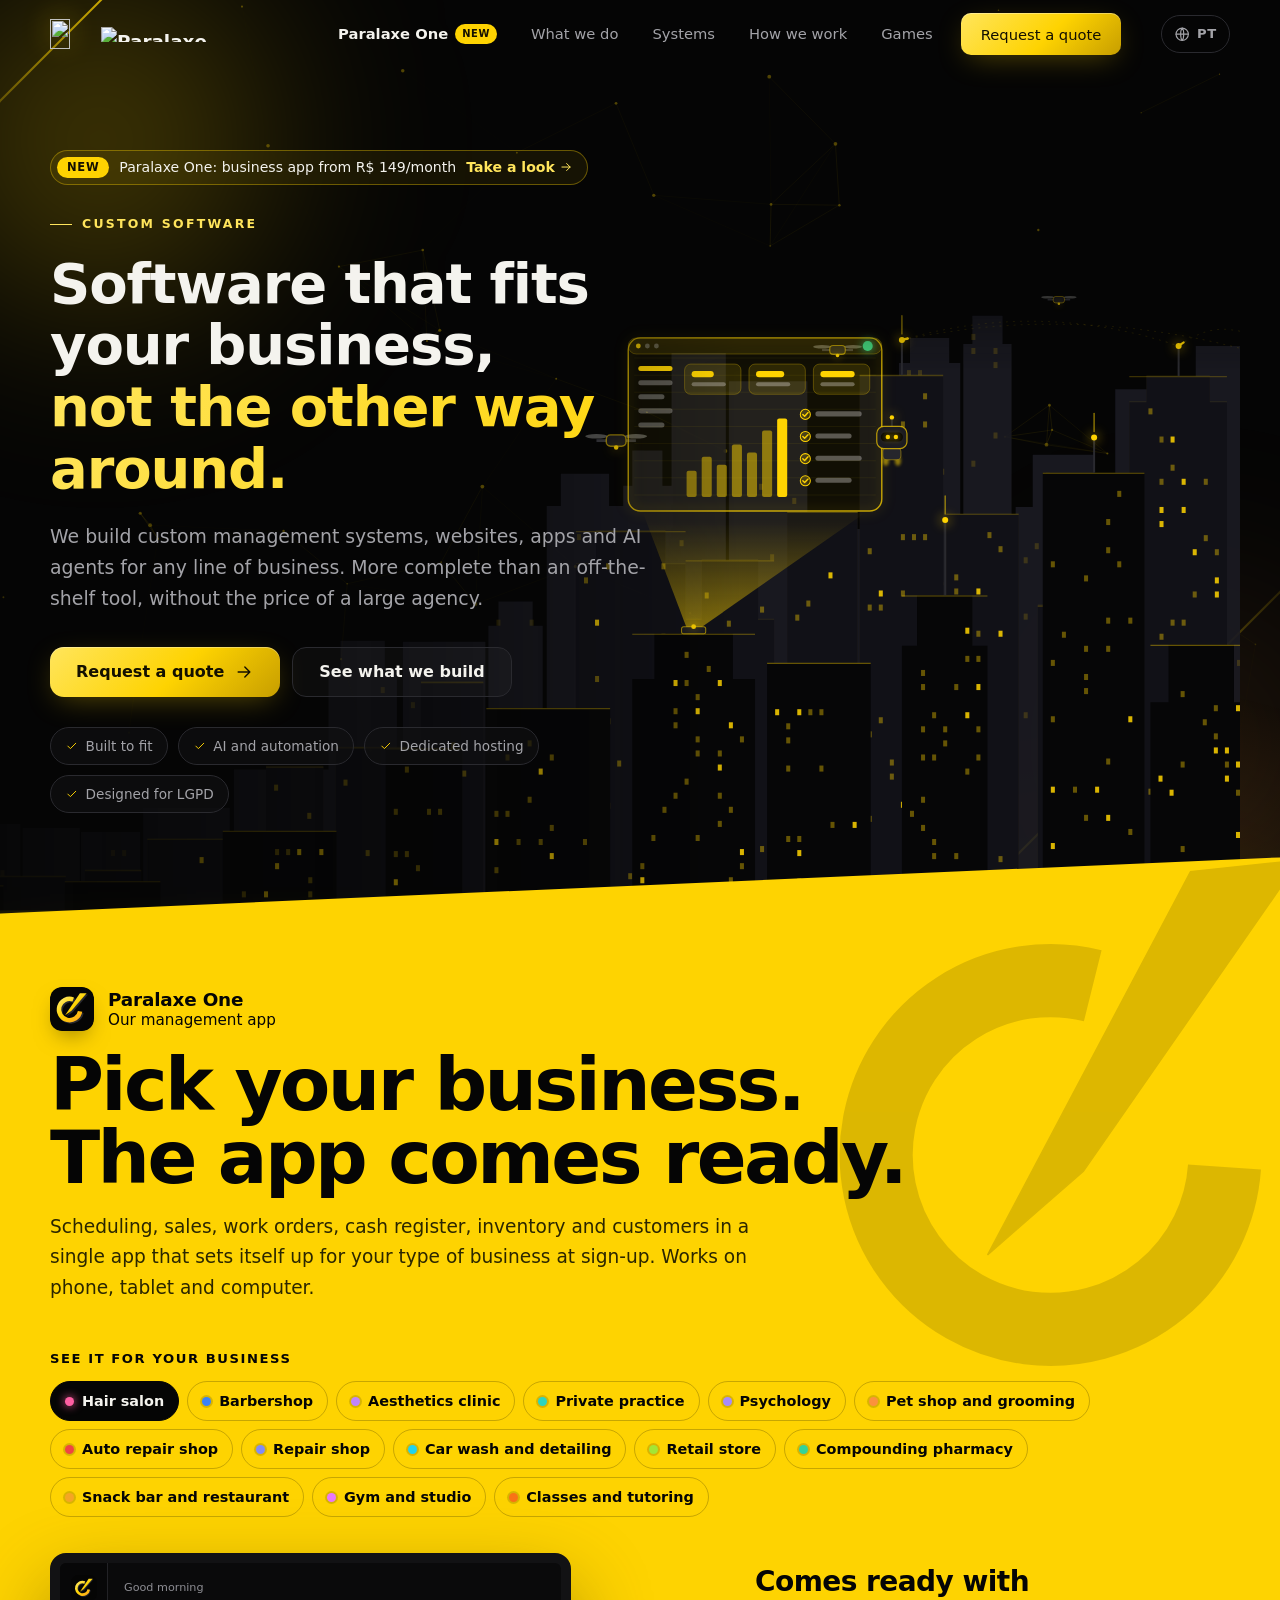
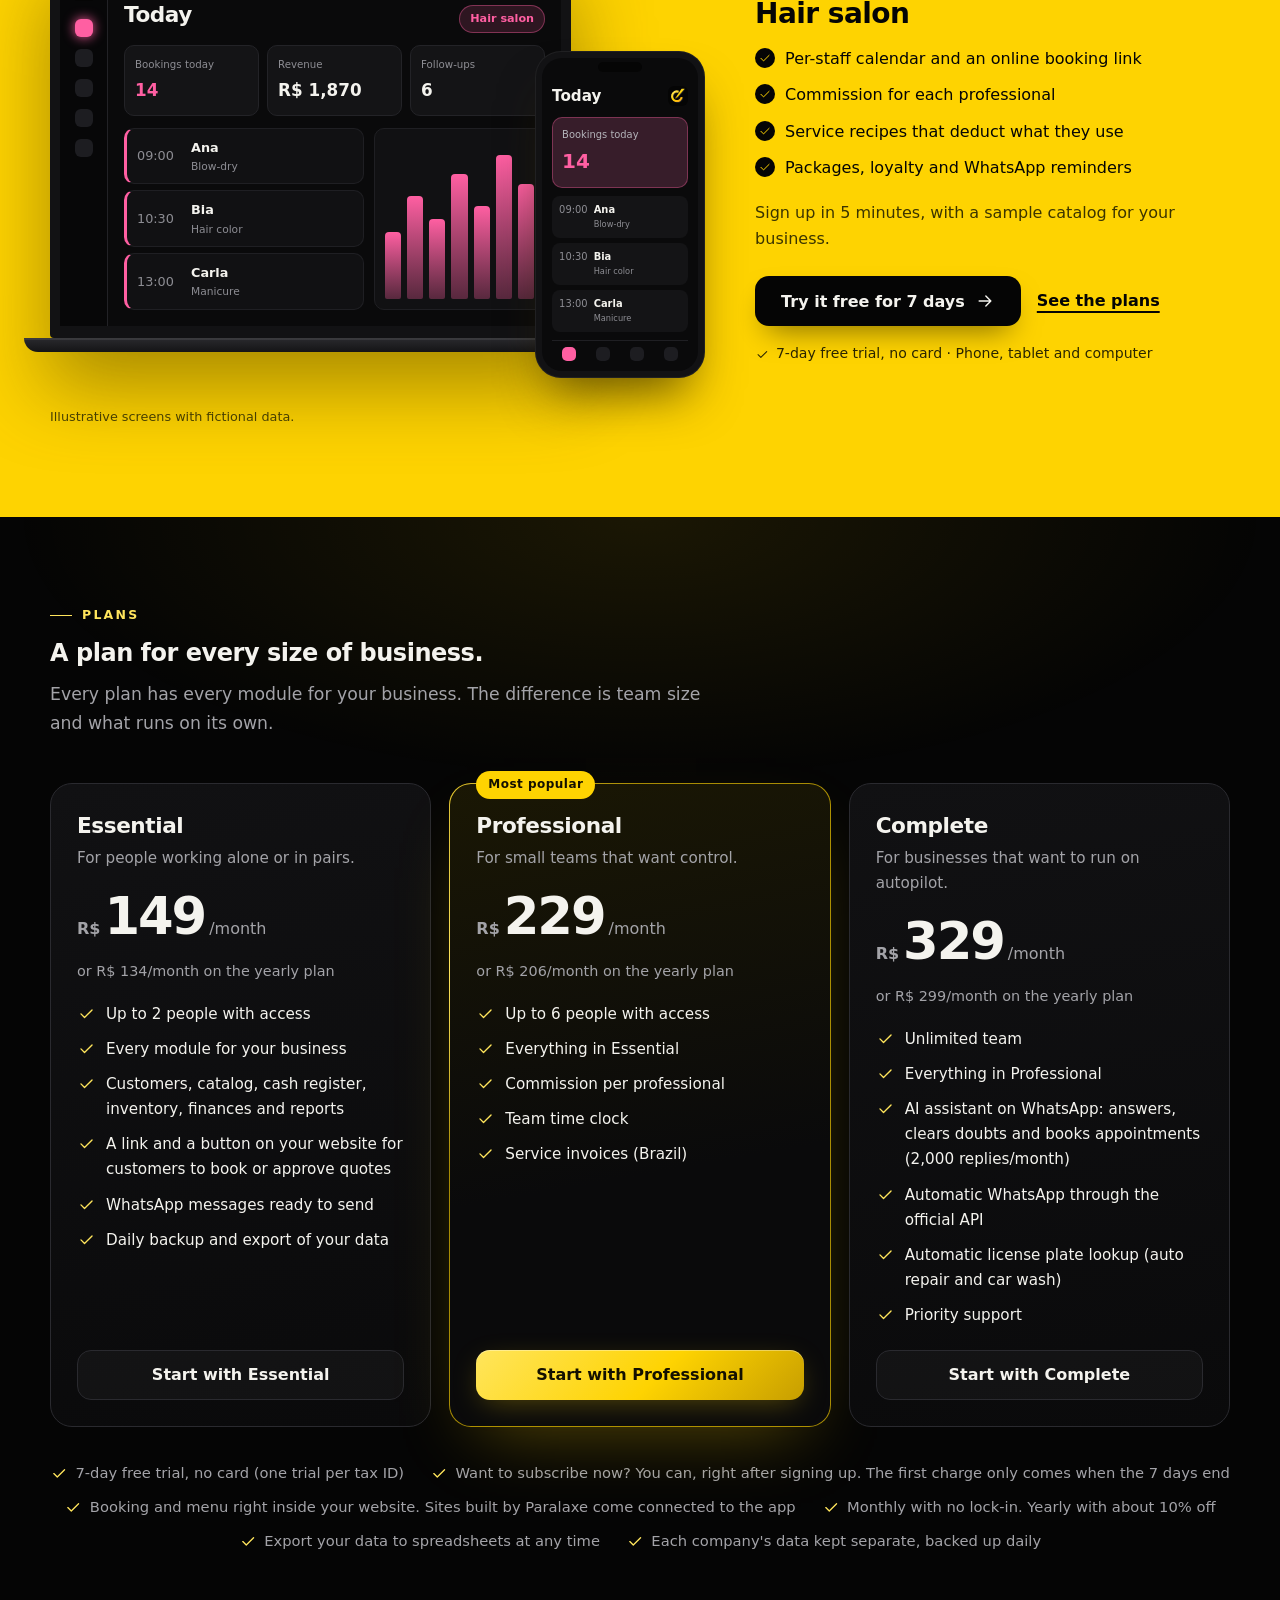
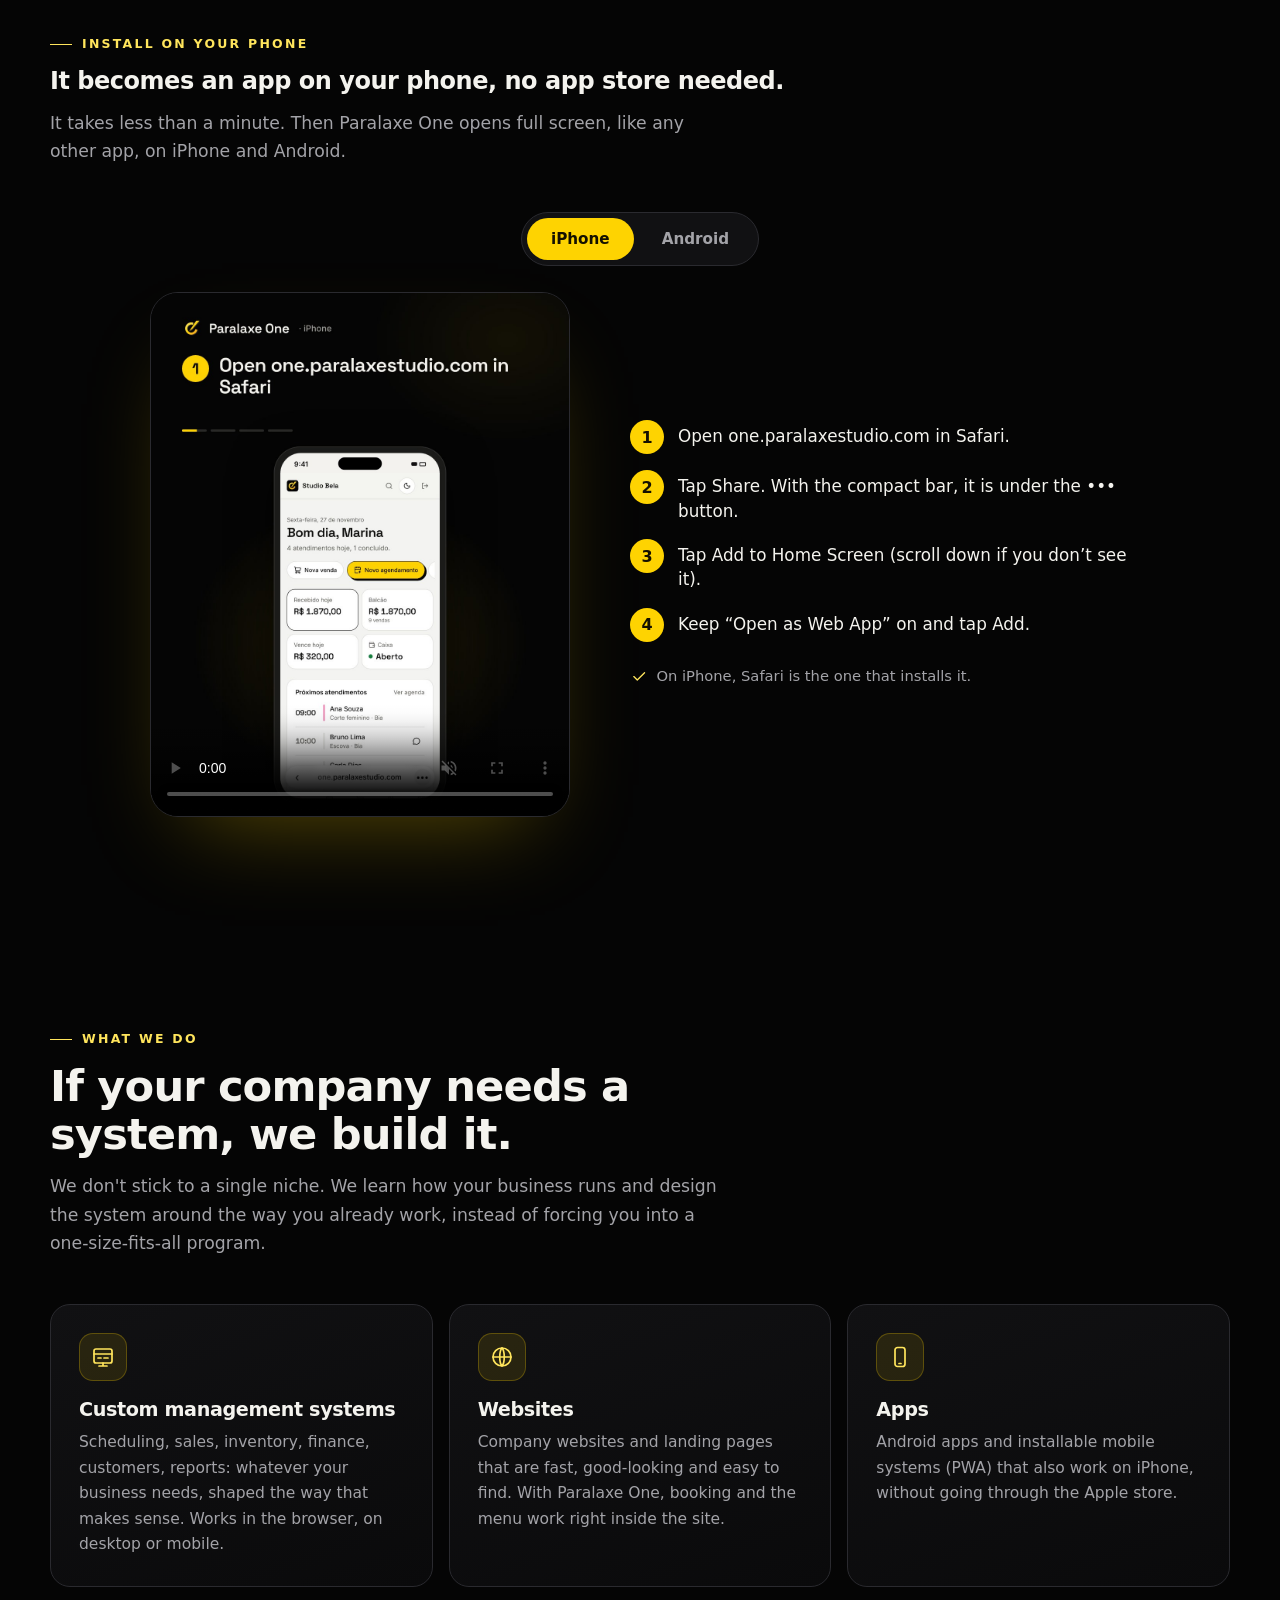
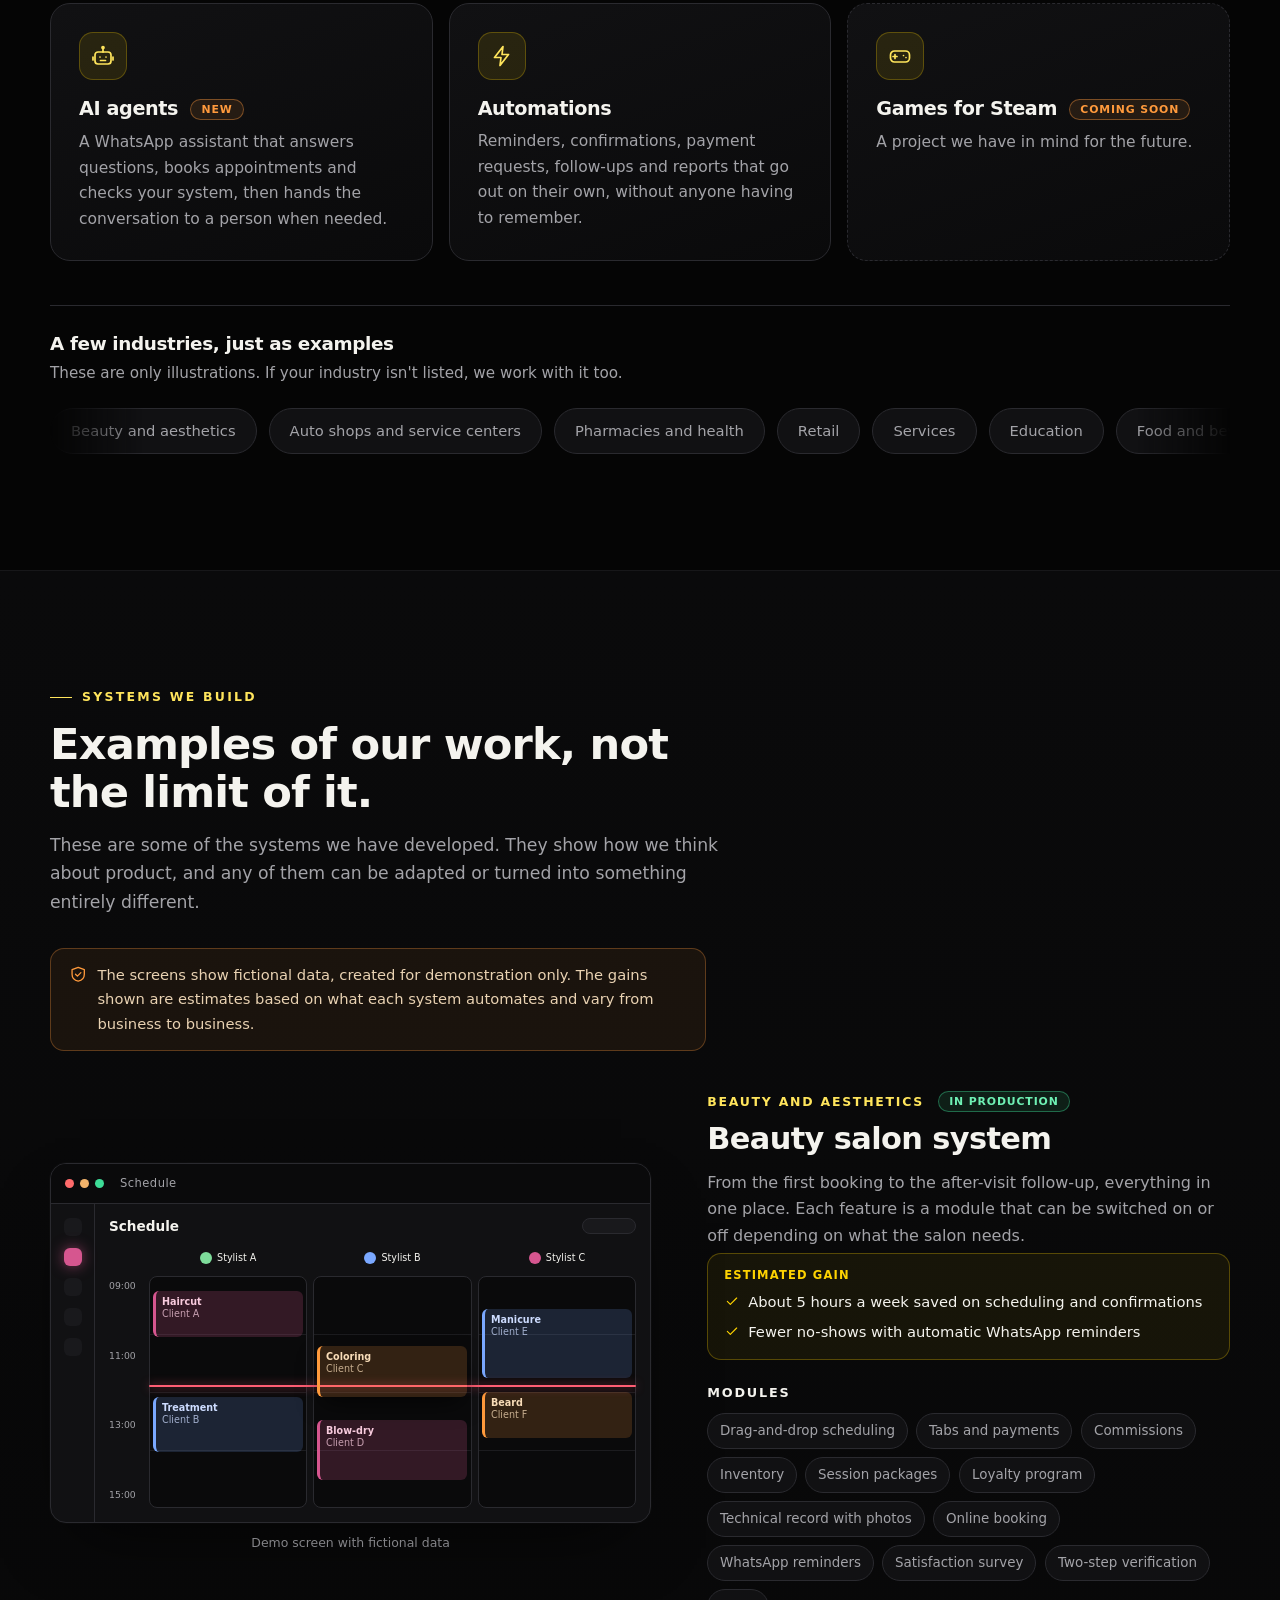
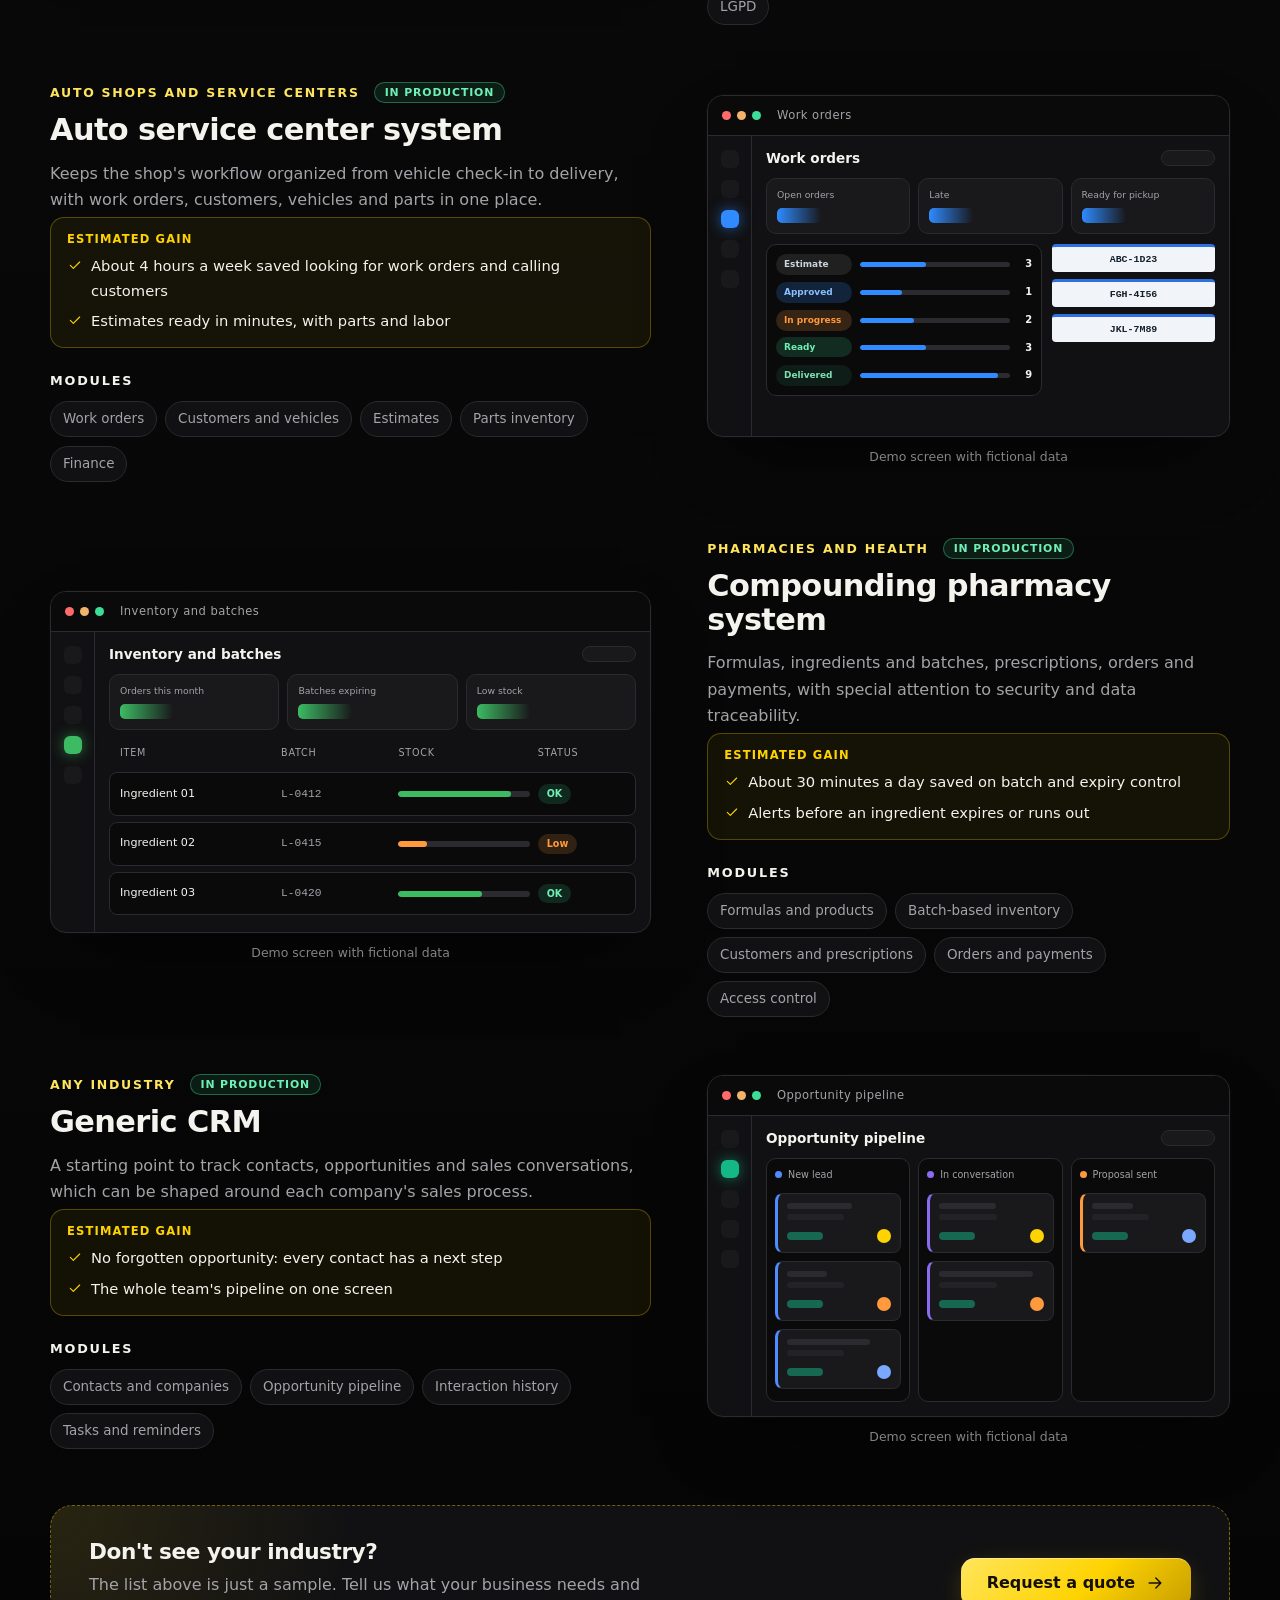
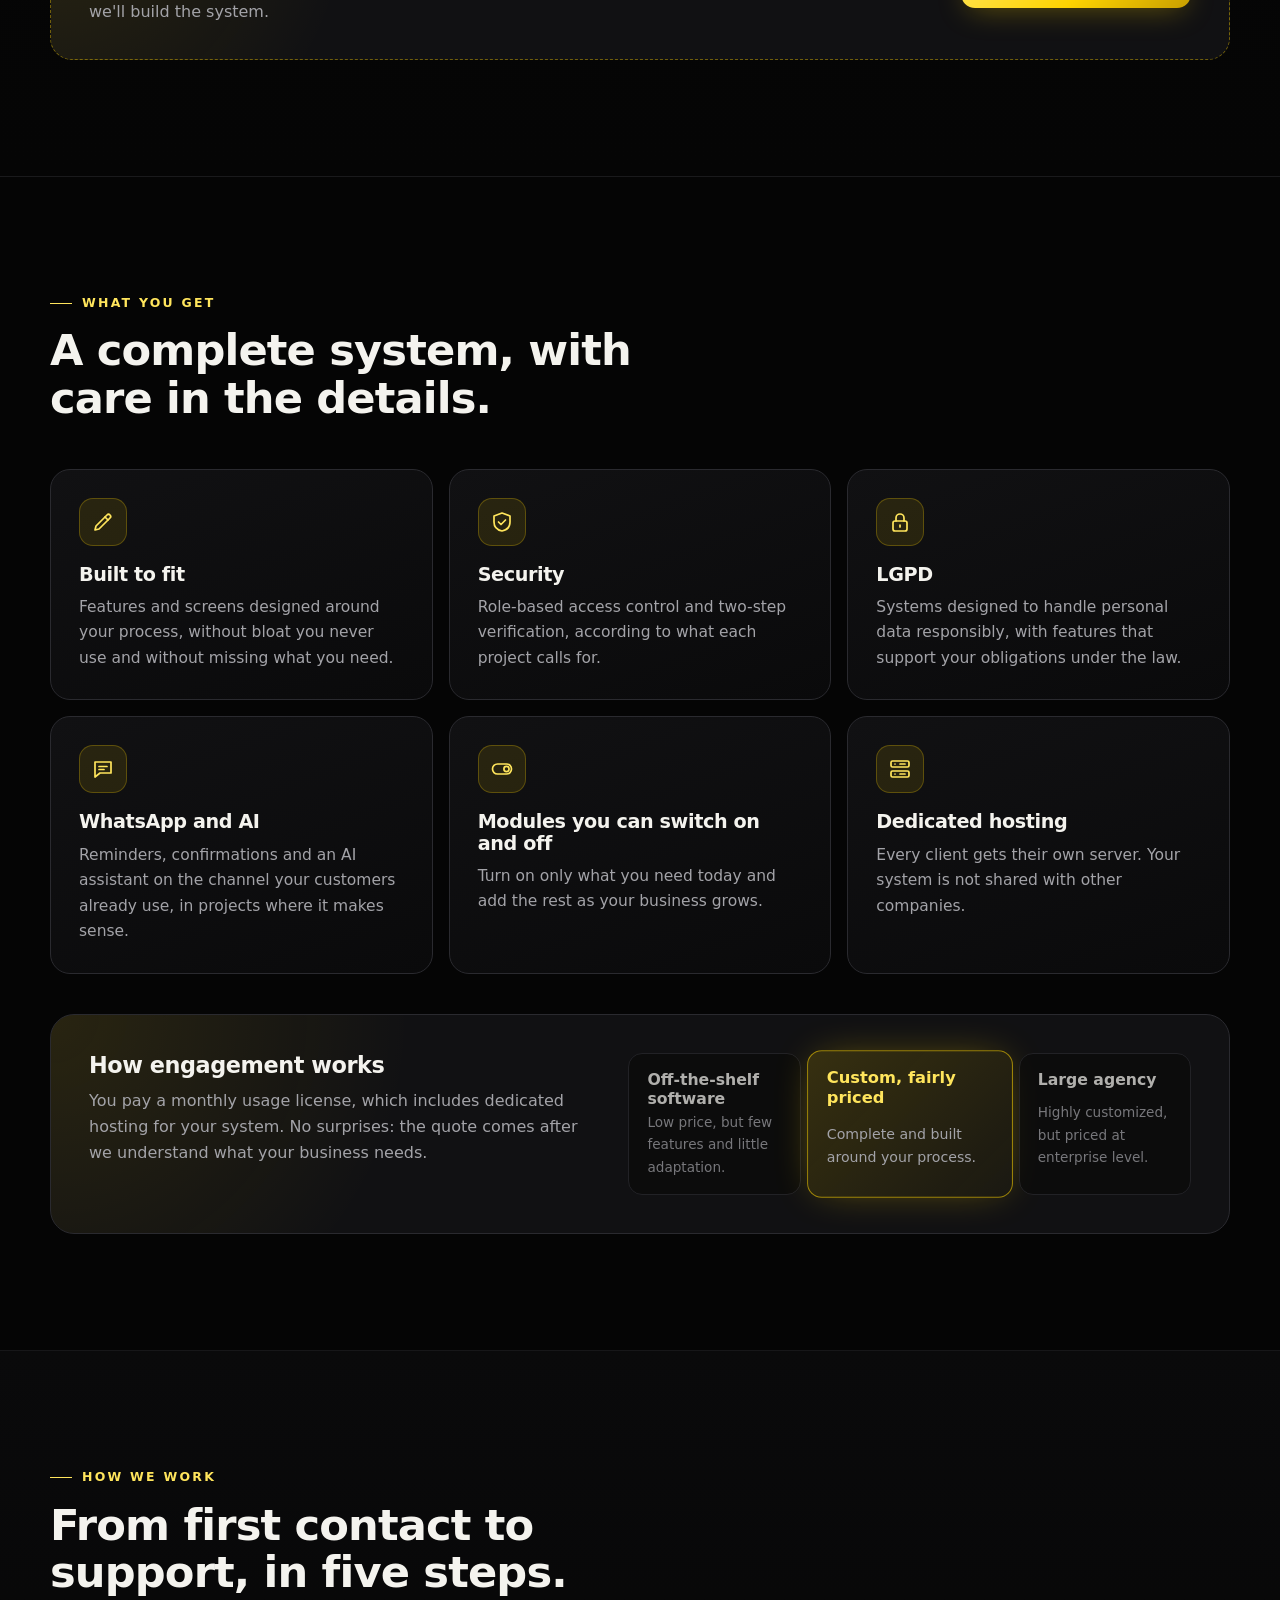
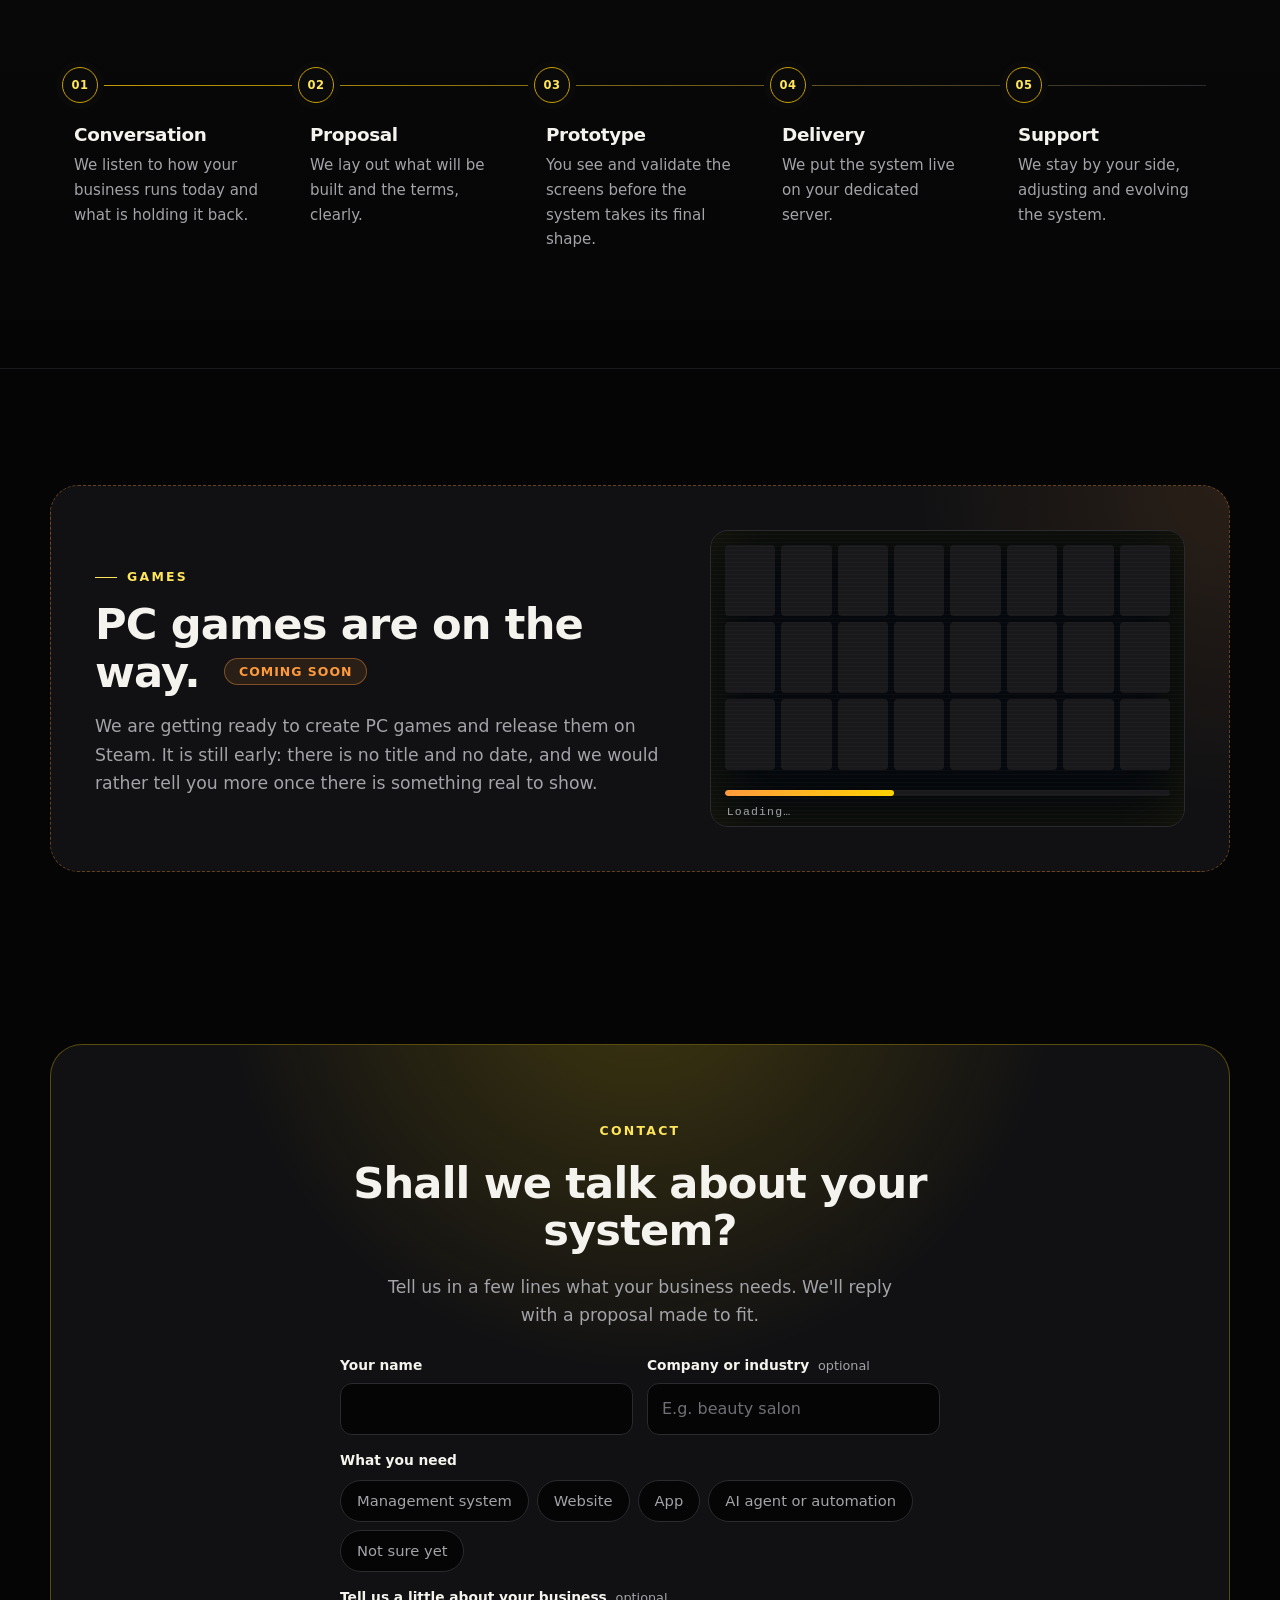
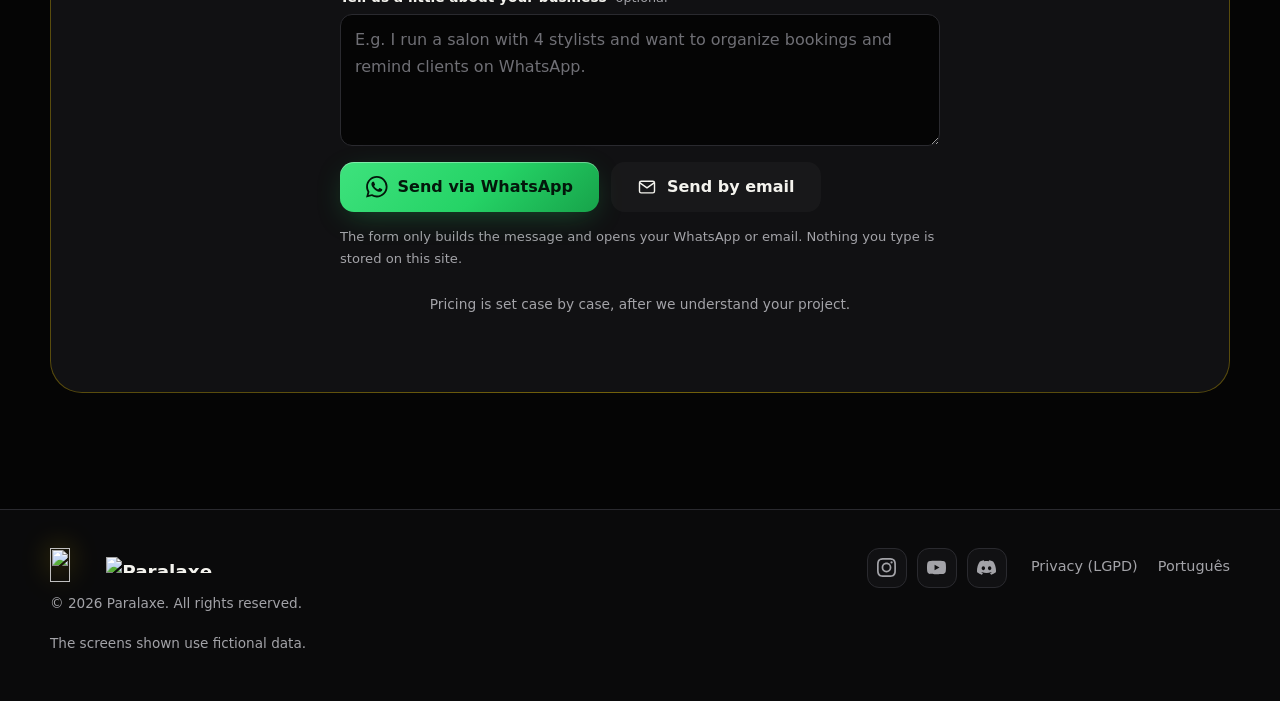
==== commit c18a72bd: "Nota fiscal de serviço passa para o plano Profissional (e o Completo, que inclui tudo) Co-Authored-B" ====
--- a/docs/en/index.html
+++ b/docs/en/index.html
@@ -183,7 +183,7 @@
       <p class="plan-for">For small teams that want control.</p>
       <p class="plan-price"><span class="cur">R$</span><b>229</b><span class="per">/month</span></p>
       <p class="plan-annual">or R$ 206/month on the yearly plan</p>
-      <ul><li><svg class="ico"  viewBox="0 0 24 24" fill="none" stroke="currentColor" stroke-width="1.7" stroke-linecap="round" stroke-linejoin="round" aria-hidden="true" focusable="false"><path d="M5 12.5l4.5 4.5L19 7.5"/></svg><span>Up to 6 people with access</span></li><li><svg class="ico"  viewBox="0 0 24 24" fill="none" stroke="currentColor" stroke-width="1.7" stroke-linecap="round" stroke-linejoin="round" aria-hidden="true" focusable="false"><path d="M5 12.5l4.5 4.5L19 7.5"/></svg><span>Everything in Essential</span></li><li><svg class="ico"  viewBox="0 0 24 24" fill="none" stroke="currentColor" stroke-width="1.7" stroke-linecap="round" stroke-linejoin="round" aria-hidden="true" focusable="false"><path d="M5 12.5l4.5 4.5L19 7.5"/></svg><span>Commission per professional</span></li><li><svg class="ico"  viewBox="0 0 24 24" fill="none" stroke="currentColor" stroke-width="1.7" stroke-linecap="round" stroke-linejoin="round" aria-hidden="true" focusable="false"><path d="M5 12.5l4.5 4.5L19 7.5"/></svg><span>Team time clock</span></li></ul>
+      <ul><li><svg class="ico"  viewBox="0 0 24 24" fill="none" stroke="currentColor" stroke-width="1.7" stroke-linecap="round" stroke-linejoin="round" aria-hidden="true" focusable="false"><path d="M5 12.5l4.5 4.5L19 7.5"/></svg><span>Up to 6 people with access</span></li><li><svg class="ico"  viewBox="0 0 24 24" fill="none" stroke="currentColor" stroke-width="1.7" stroke-linecap="round" stroke-linejoin="round" aria-hidden="true" focusable="false"><path d="M5 12.5l4.5 4.5L19 7.5"/></svg><span>Everything in Essential</span></li><li><svg class="ico"  viewBox="0 0 24 24" fill="none" stroke="currentColor" stroke-width="1.7" stroke-linecap="round" stroke-linejoin="round" aria-hidden="true" focusable="false"><path d="M5 12.5l4.5 4.5L19 7.5"/></svg><span>Commission per professional</span></li><li><svg class="ico"  viewBox="0 0 24 24" fill="none" stroke="currentColor" stroke-width="1.7" stroke-linecap="round" stroke-linejoin="round" aria-hidden="true" focusable="false"><path d="M5 12.5l4.5 4.5L19 7.5"/></svg><span>Team time clock</span></li><li><svg class="ico"  viewBox="0 0 24 24" fill="none" stroke="currentColor" stroke-width="1.7" stroke-linecap="round" stroke-linejoin="round" aria-hidden="true" focusable="false"><path d="M5 12.5l4.5 4.5L19 7.5"/></svg><span>Service invoices (Brazil)</span></li></ul>
       <a class="btn  plan-cta" href="https://one.paralaxestudio.com/cadastro?nicho=salao&amp;plano=profissional" data-plan="profissional" target="_blank" rel="noopener">Start with Professional</a>
     </article><article class="plan" data-reveal style="--d:180ms">
       
@@ -191,7 +191,7 @@
       <p class="plan-for">For businesses that want to run on autopilot.</p>
       <p class="plan-price"><span class="cur">R$</span><b>329</b><span class="per">/month</span></p>
       <p class="plan-annual">or R$ 299/month on the yearly plan</p>
-      <ul><li><svg class="ico"  viewBox="0 0 24 24" fill="none" stroke="currentColor" stroke-width="1.7" stroke-linecap="round" stroke-linejoin="round" aria-hidden="true" focusable="false"><path d="M5 12.5l4.5 4.5L19 7.5"/></svg><span>Unlimited team</span></li><li><svg class="ico"  viewBox="0 0 24 24" fill="none" stroke="currentColor" stroke-width="1.7" stroke-linecap="round" stroke-linejoin="round" aria-hidden="true" focusable="false"><path d="M5 12.5l4.5 4.5L19 7.5"/></svg><span>Everything in Professional</span></li><li><svg class="ico"  viewBox="0 0 24 24" fill="none" stroke="currentColor" stroke-width="1.7" stroke-linecap="round" stroke-linejoin="round" aria-hidden="true" focusable="false"><path d="M5 12.5l4.5 4.5L19 7.5"/></svg><span>AI assistant on WhatsApp: answers, clears doubts and books appointments (2,000 replies/month)</span></li><li><svg class="ico"  viewBox="0 0 24 24" fill="none" stroke="currentColor" stroke-width="1.7" stroke-linecap="round" stroke-linejoin="round" aria-hidden="true" focusable="false"><path d="M5 12.5l4.5 4.5L19 7.5"/></svg><span>Automatic WhatsApp through the official API</span></li><li><svg class="ico"  viewBox="0 0 24 24" fill="none" stroke="currentColor" stroke-width="1.7" stroke-linecap="round" stroke-linejoin="round" aria-hidden="true" focusable="false"><path d="M5 12.5l4.5 4.5L19 7.5"/></svg><span>Service invoices (Brazil)</span></li><li><svg class="ico"  viewBox="0 0 24 24" fill="none" stroke="currentColor" stroke-width="1.7" stroke-linecap="round" stroke-linejoin="round" aria-hidden="true" focusable="false"><path d="M5 12.5l4.5 4.5L19 7.5"/></svg><span>Automatic license plate lookup (auto repair and car wash)</span></li><li><svg class="ico"  viewBox="0 0 24 24" fill="none" stroke="currentColor" stroke-width="1.7" stroke-linecap="round" stroke-linejoin="round" aria-hidden="true" focusable="false"><path d="M5 12.5l4.5 4.5L19 7.5"/></svg><span>Priority support</span></li></ul>
+      <ul><li><svg class="ico"  viewBox="0 0 24 24" fill="none" stroke="currentColor" stroke-width="1.7" stroke-linecap="round" stroke-linejoin="round" aria-hidden="true" focusable="false"><path d="M5 12.5l4.5 4.5L19 7.5"/></svg><span>Unlimited team</span></li><li><svg class="ico"  viewBox="0 0 24 24" fill="none" stroke="currentColor" stroke-width="1.7" stroke-linecap="round" stroke-linejoin="round" aria-hidden="true" focusable="false"><path d="M5 12.5l4.5 4.5L19 7.5"/></svg><span>Everything in Professional</span></li><li><svg class="ico"  viewBox="0 0 24 24" fill="none" stroke="currentColor" stroke-width="1.7" stroke-linecap="round" stroke-linejoin="round" aria-hidden="true" focusable="false"><path d="M5 12.5l4.5 4.5L19 7.5"/></svg><span>AI assistant on WhatsApp: answers, clears doubts and books appointments (2,000 replies/month)</span></li><li><svg class="ico"  viewBox="0 0 24 24" fill="none" stroke="currentColor" stroke-width="1.7" stroke-linecap="round" stroke-linejoin="round" aria-hidden="true" focusable="false"><path d="M5 12.5l4.5 4.5L19 7.5"/></svg><span>Automatic WhatsApp through the official API</span></li><li><svg class="ico"  viewBox="0 0 24 24" fill="none" stroke="currentColor" stroke-width="1.7" stroke-linecap="round" stroke-linejoin="round" aria-hidden="true" focusable="false"><path d="M5 12.5l4.5 4.5L19 7.5"/></svg><span>Automatic license plate lookup (auto repair and car wash)</span></li><li><svg class="ico"  viewBox="0 0 24 24" fill="none" stroke="currentColor" stroke-width="1.7" stroke-linecap="round" stroke-linejoin="round" aria-hidden="true" focusable="false"><path d="M5 12.5l4.5 4.5L19 7.5"/></svg><span>Priority support</span></li></ul>
       <a class="btn btn-ghost plan-cta" href="https://one.paralaxestudio.com/cadastro?nicho=salao&amp;plano=completo" data-plan="completo" target="_blank" rel="noopener">Start with Complete</a>
     </article></div>
       <ul class="plan-fine" data-reveal><li><svg class="ico"  viewBox="0 0 24 24" fill="none" stroke="currentColor" stroke-width="1.7" stroke-linecap="round" stroke-linejoin="round" aria-hidden="true" focusable="false"><path d="M5 12.5l4.5 4.5L19 7.5"/></svg>7-day free trial, no card (one trial per tax ID)</li><li><svg class="ico"  viewBox="0 0 24 24" fill="none" stroke="currentColor" stroke-width="1.7" stroke-linecap="round" stroke-linejoin="round" aria-hidden="true" focusable="false"><path d="M5 12.5l4.5 4.5L19 7.5"/></svg>Want to subscribe now? You can, right after signing up. The first charge only comes when the 7 days end</li><li><svg class="ico"  viewBox="0 0 24 24" fill="none" stroke="currentColor" stroke-width="1.7" stroke-linecap="round" stroke-linejoin="round" aria-hidden="true" focusable="false"><path d="M5 12.5l4.5 4.5L19 7.5"/></svg>Booking and menu right inside your website. Sites built by Paralaxe come connected to the app</li><li><svg class="ico"  viewBox="0 0 24 24" fill="none" stroke="currentColor" stroke-width="1.7" stroke-linecap="round" stroke-linejoin="round" aria-hidden="true" focusable="false"><path d="M5 12.5l4.5 4.5L19 7.5"/></svg>Monthly with no lock-in. Yearly with about 10% off</li><li><svg class="ico"  viewBox="0 0 24 24" fill="none" stroke="currentColor" stroke-width="1.7" stroke-linecap="round" stroke-linejoin="round" aria-hidden="true" focusable="false"><path d="M5 12.5l4.5 4.5L19 7.5"/></svg>Export your data to spreadsheets at any time</li><li><svg class="ico"  viewBox="0 0 24 24" fill="none" stroke="currentColor" stroke-width="1.7" stroke-linecap="round" stroke-linejoin="round" aria-hidden="true" focusable="false"><path d="M5 12.5l4.5 4.5L19 7.5"/></svg>Each company's data kept separate, backed up daily</li></ul>
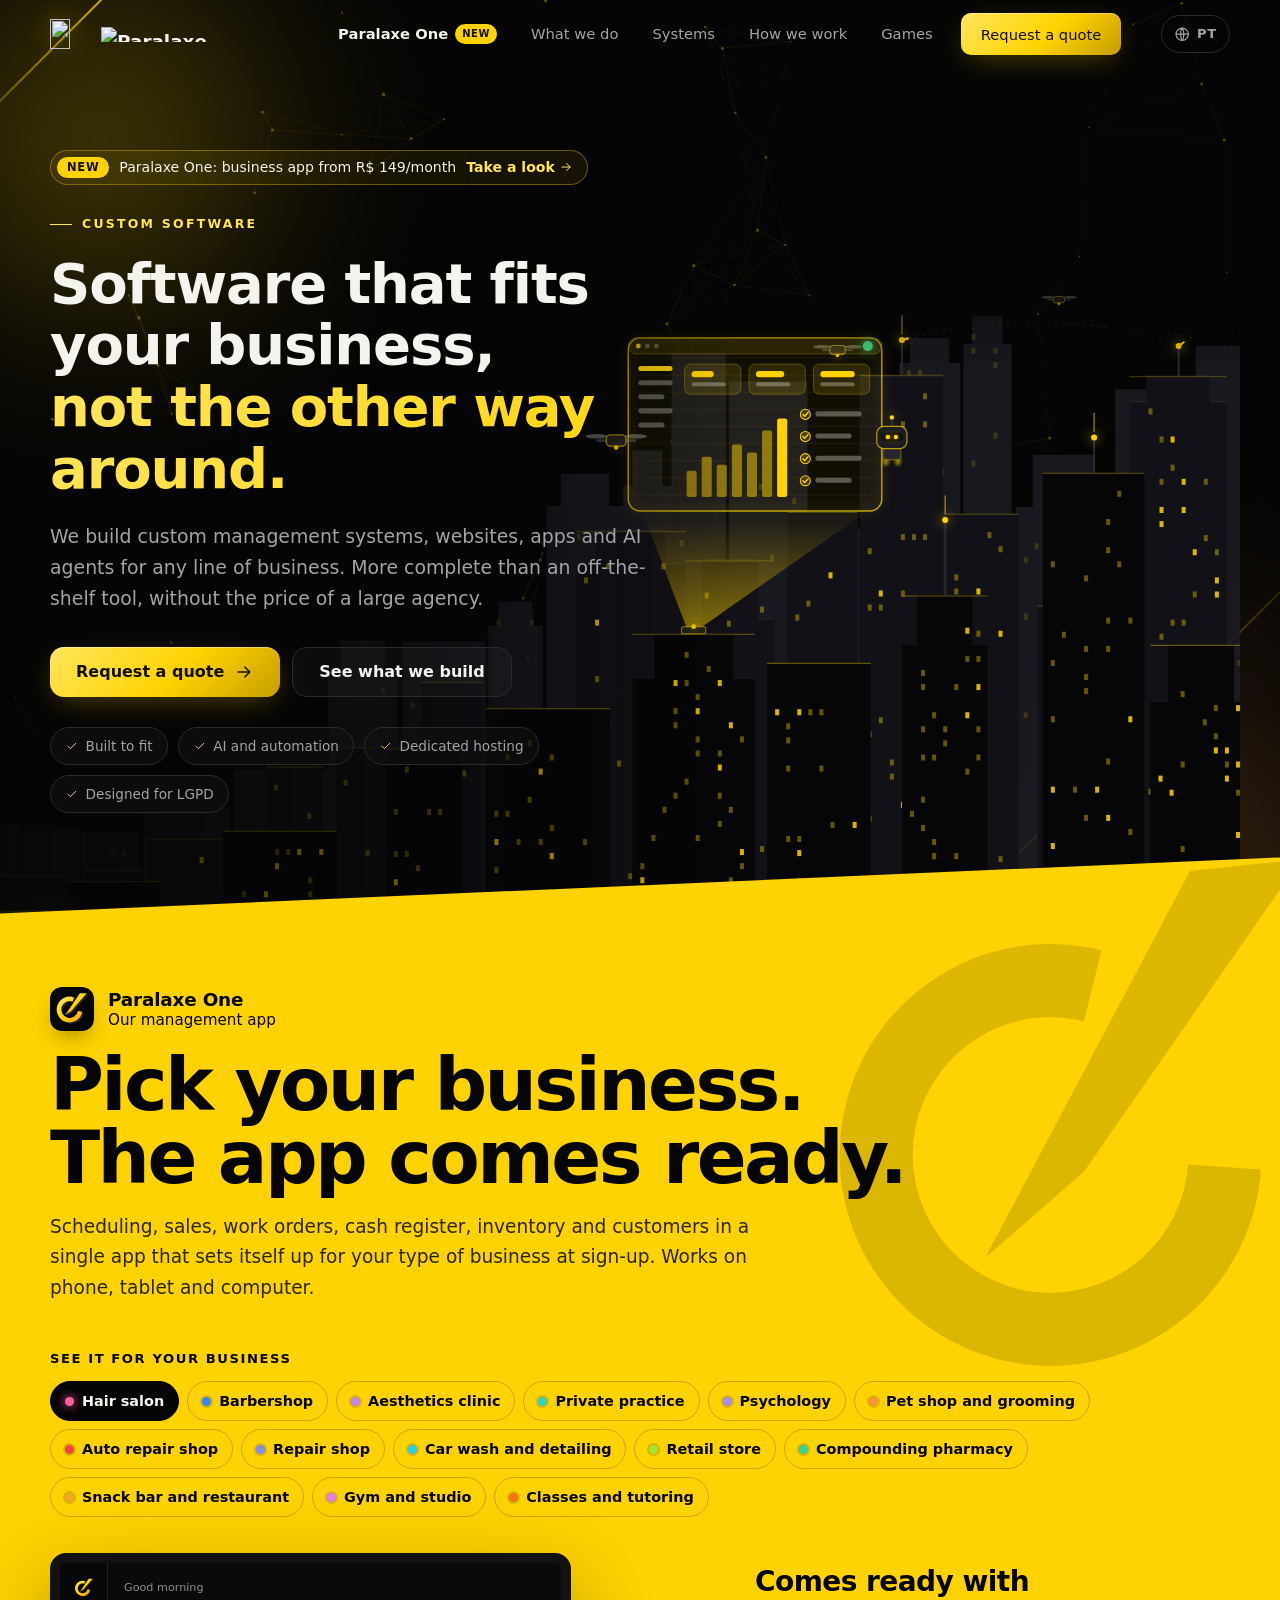
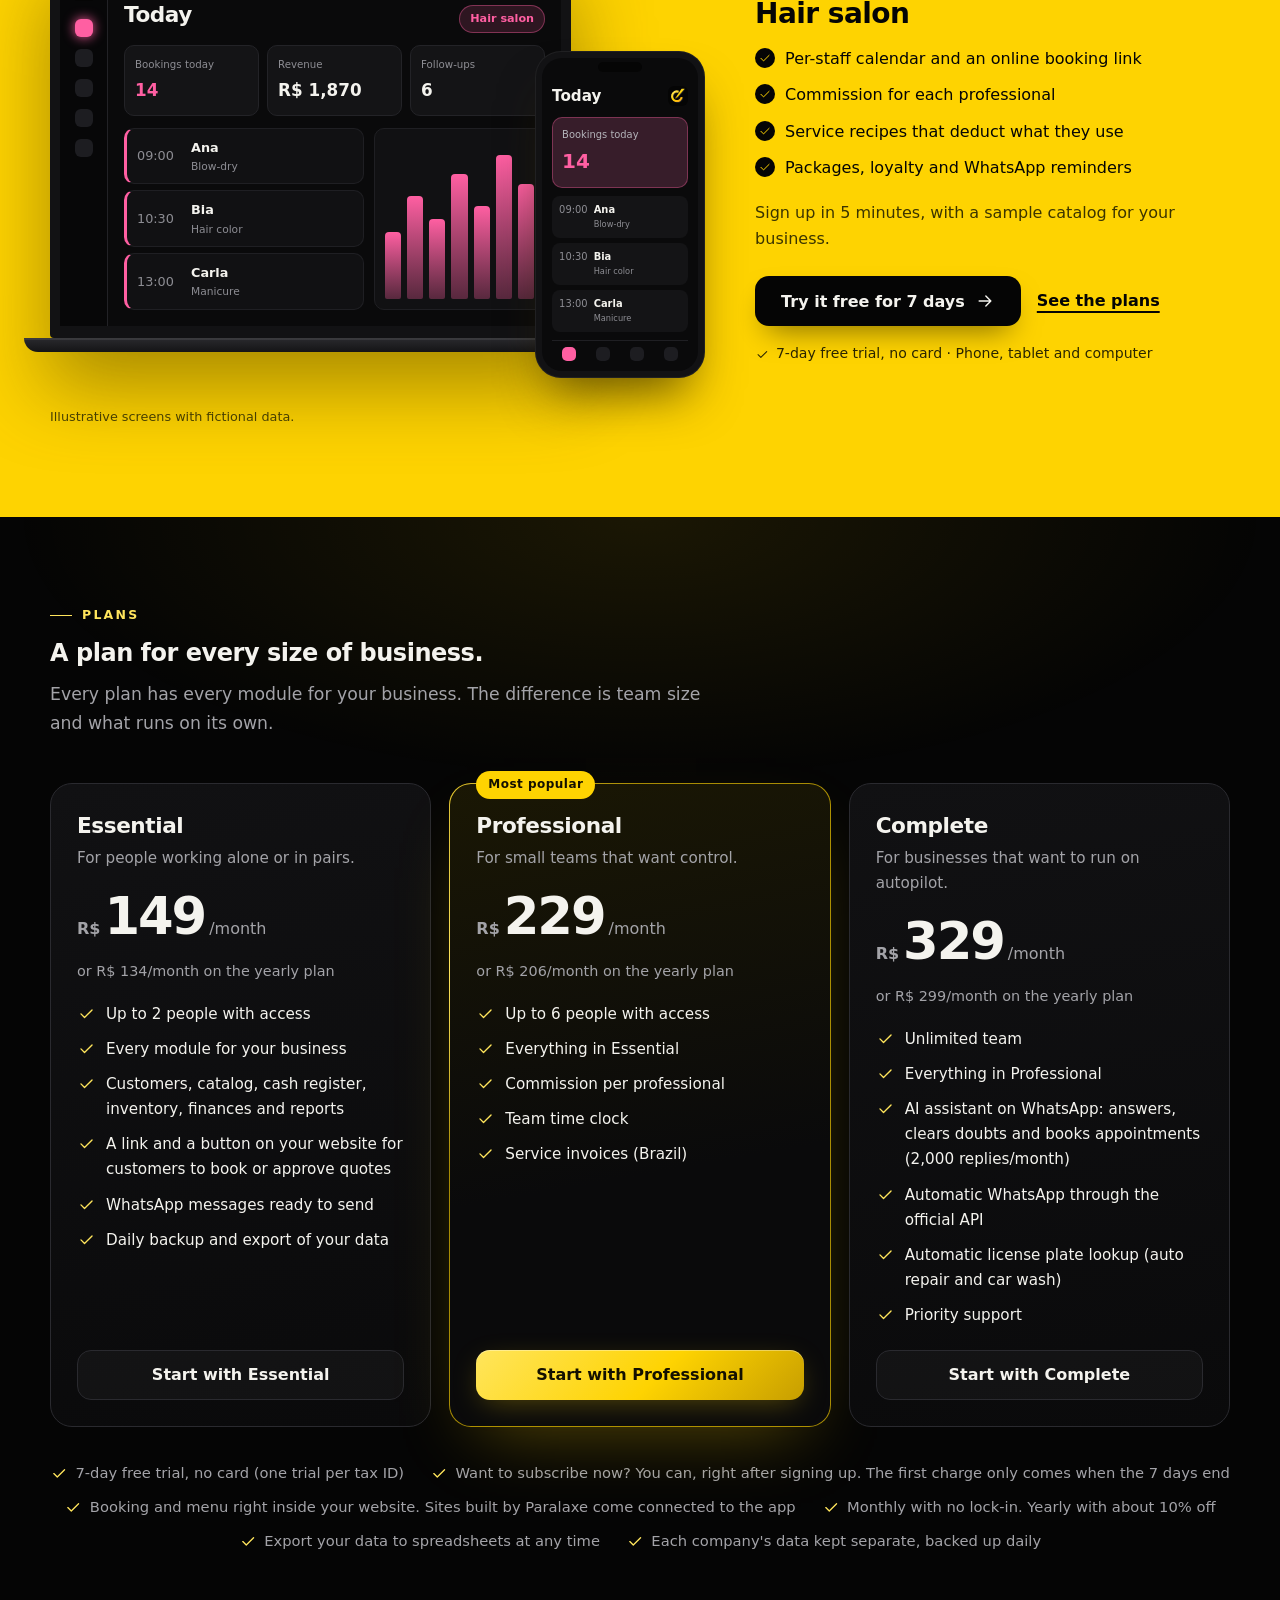
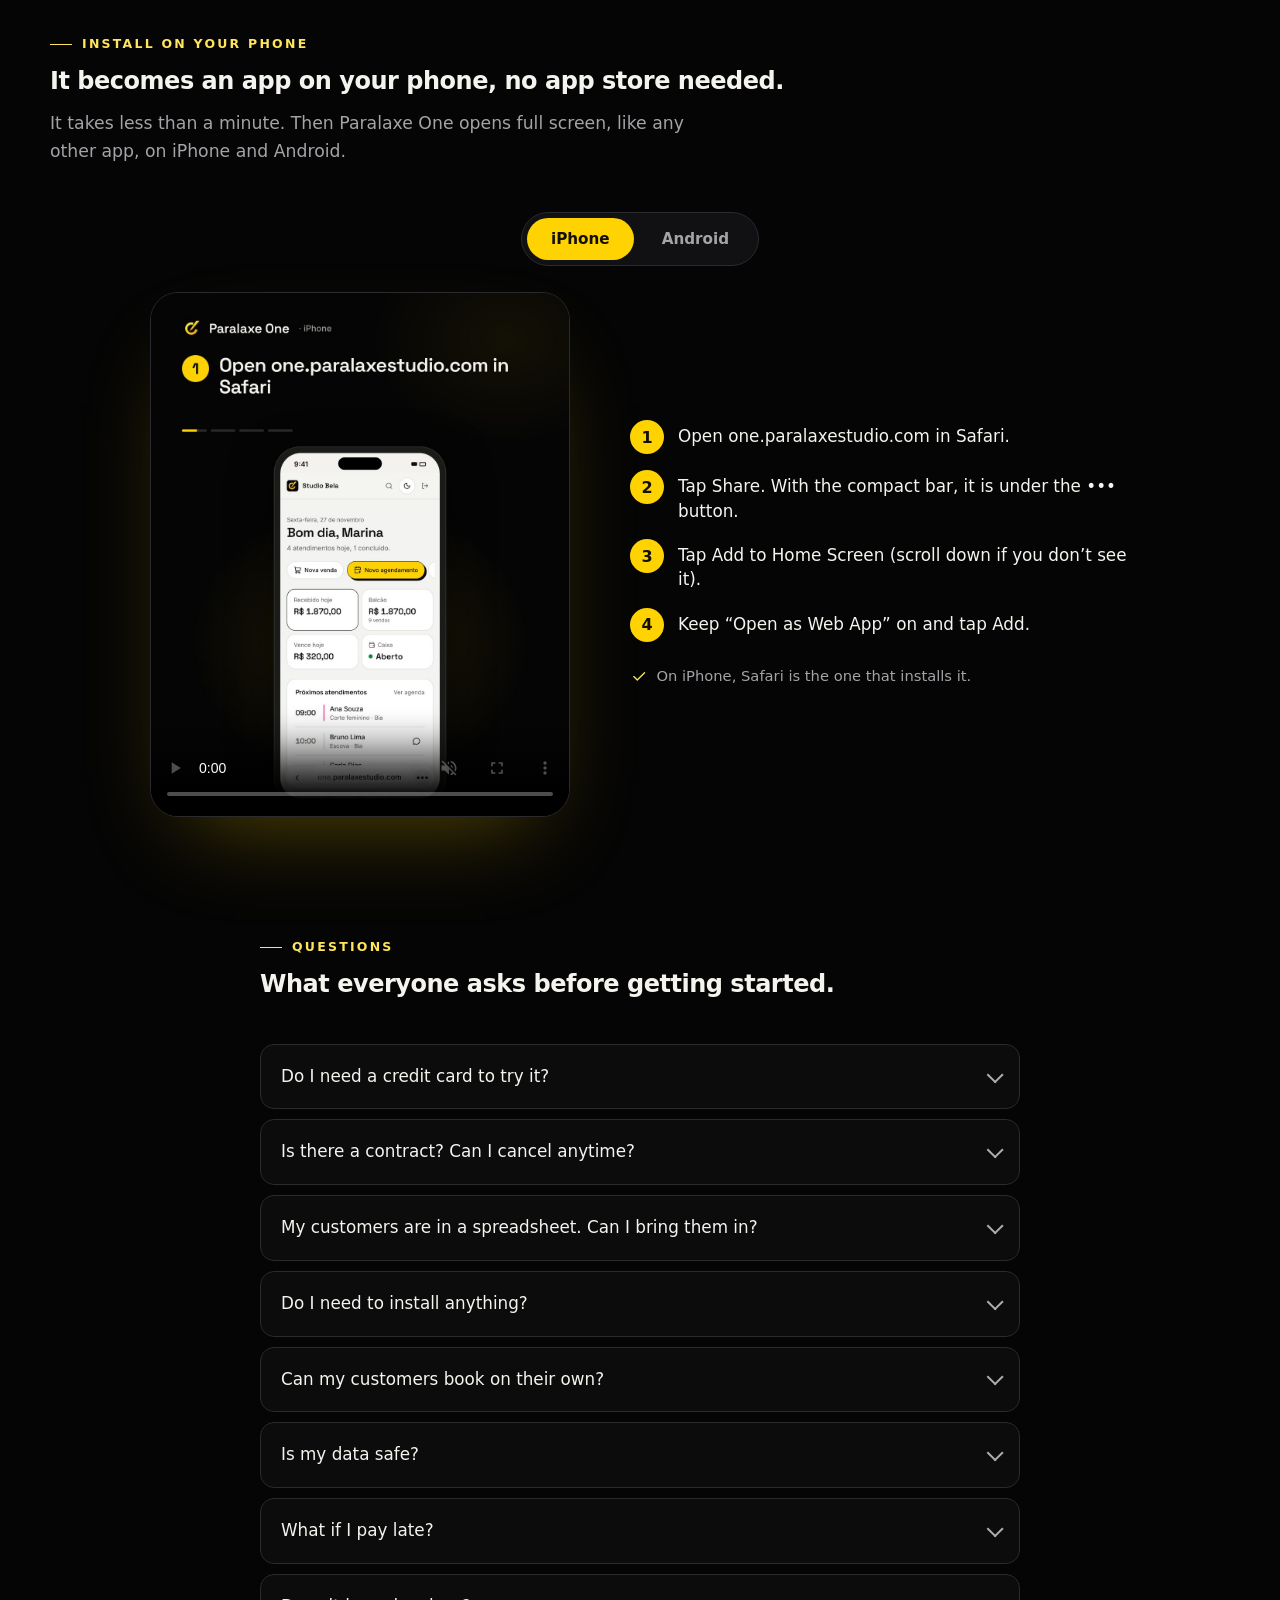
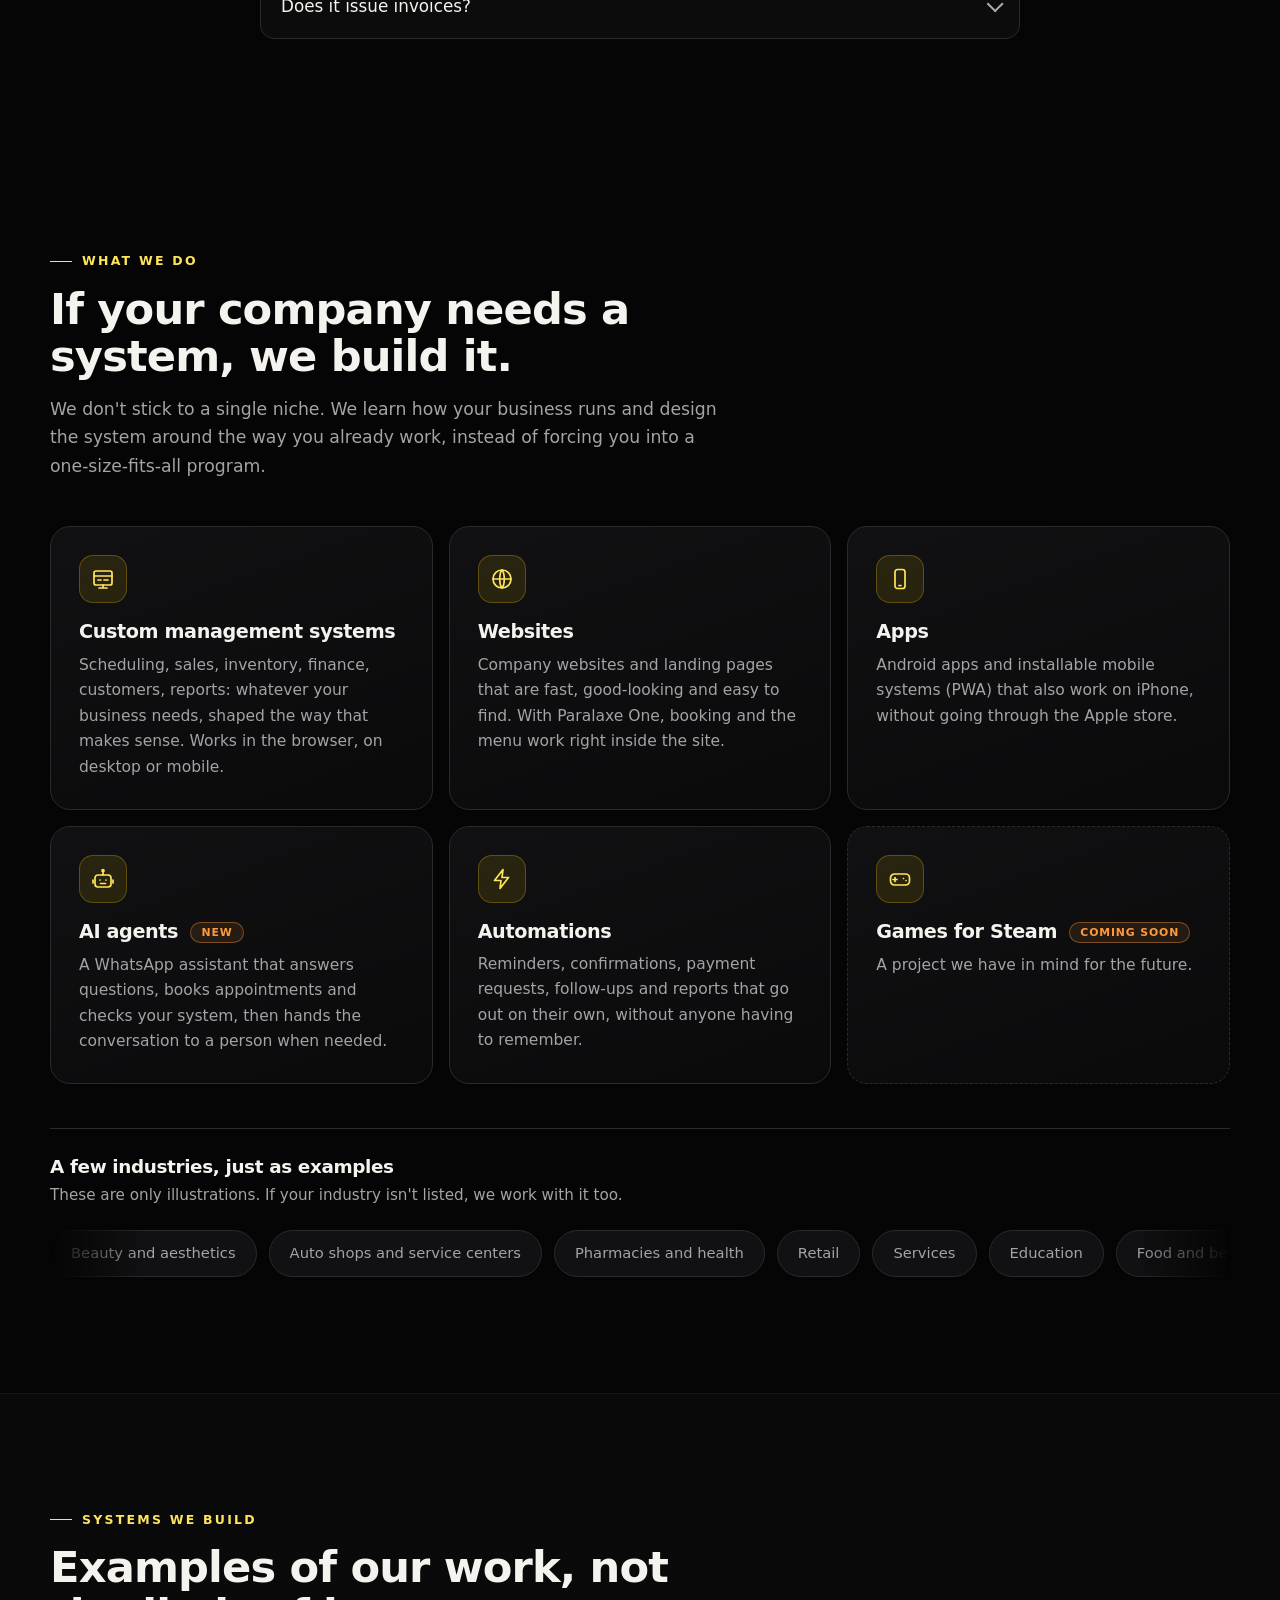
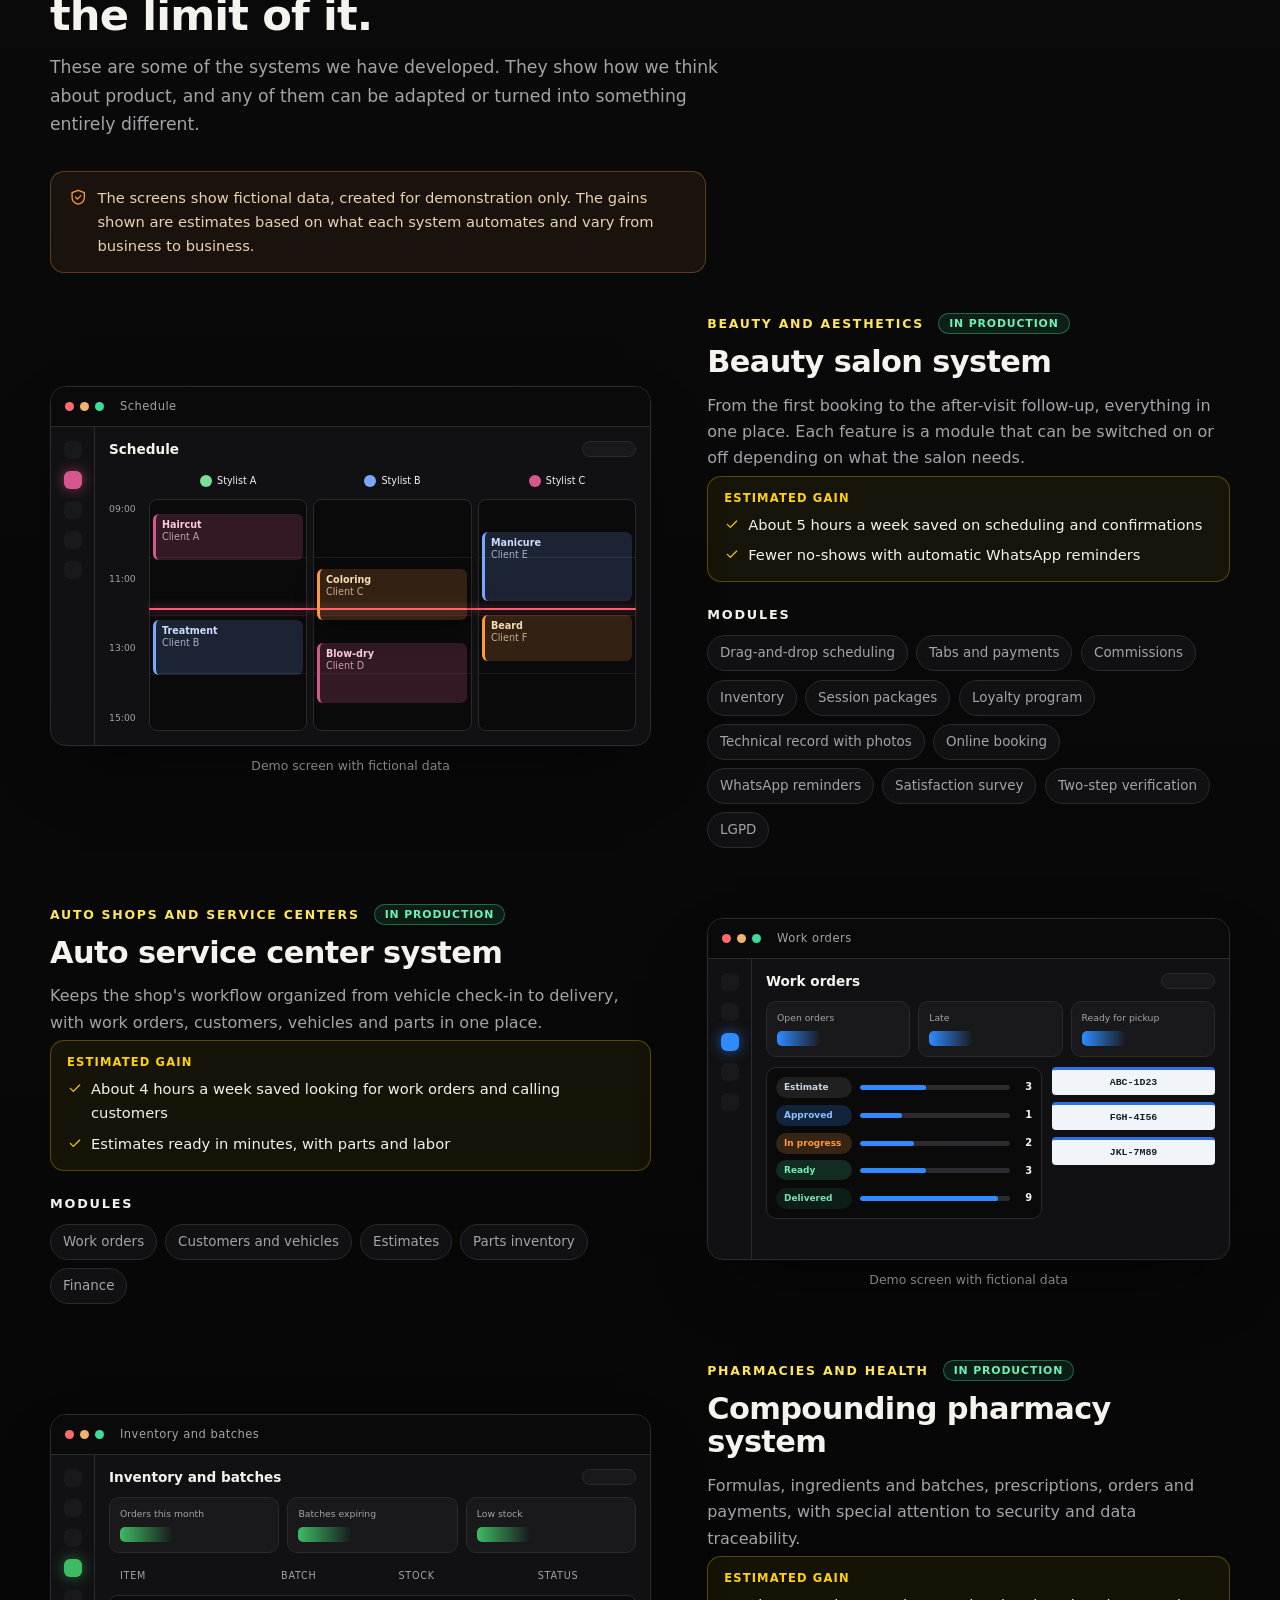
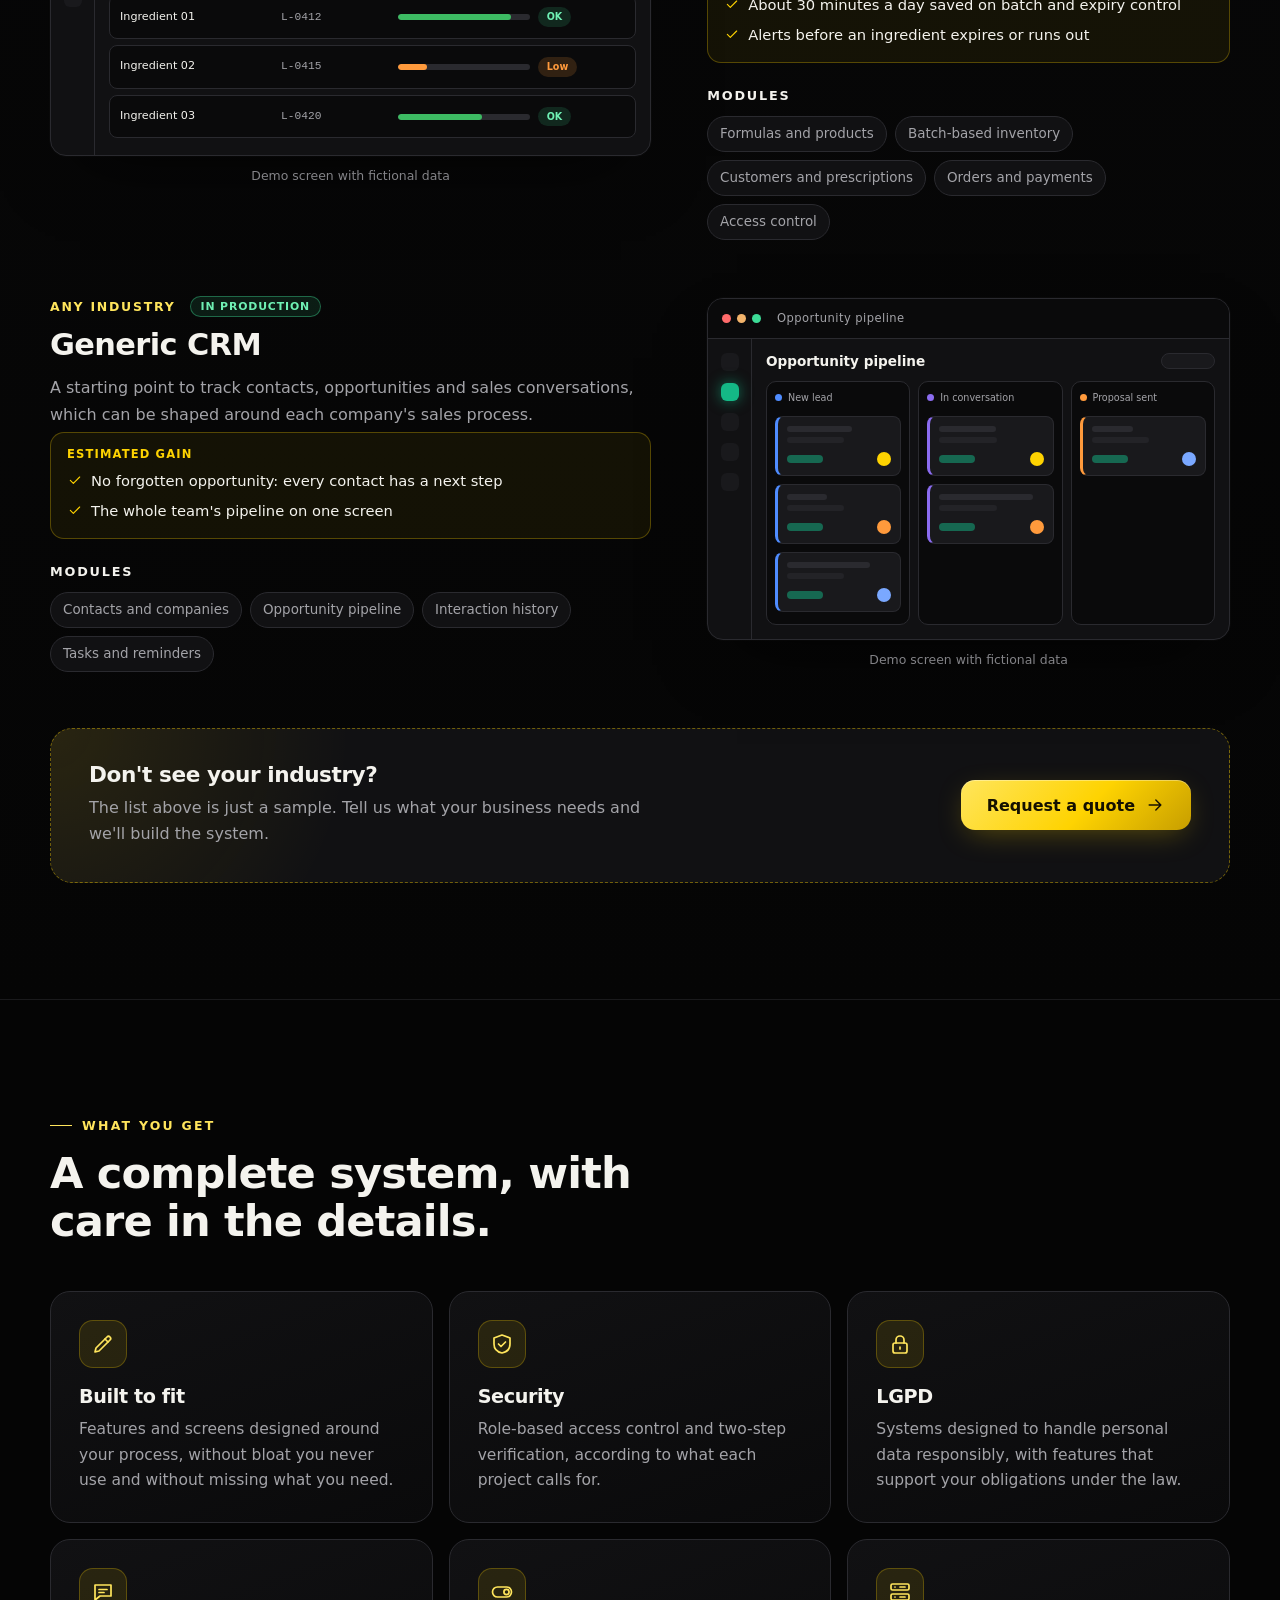
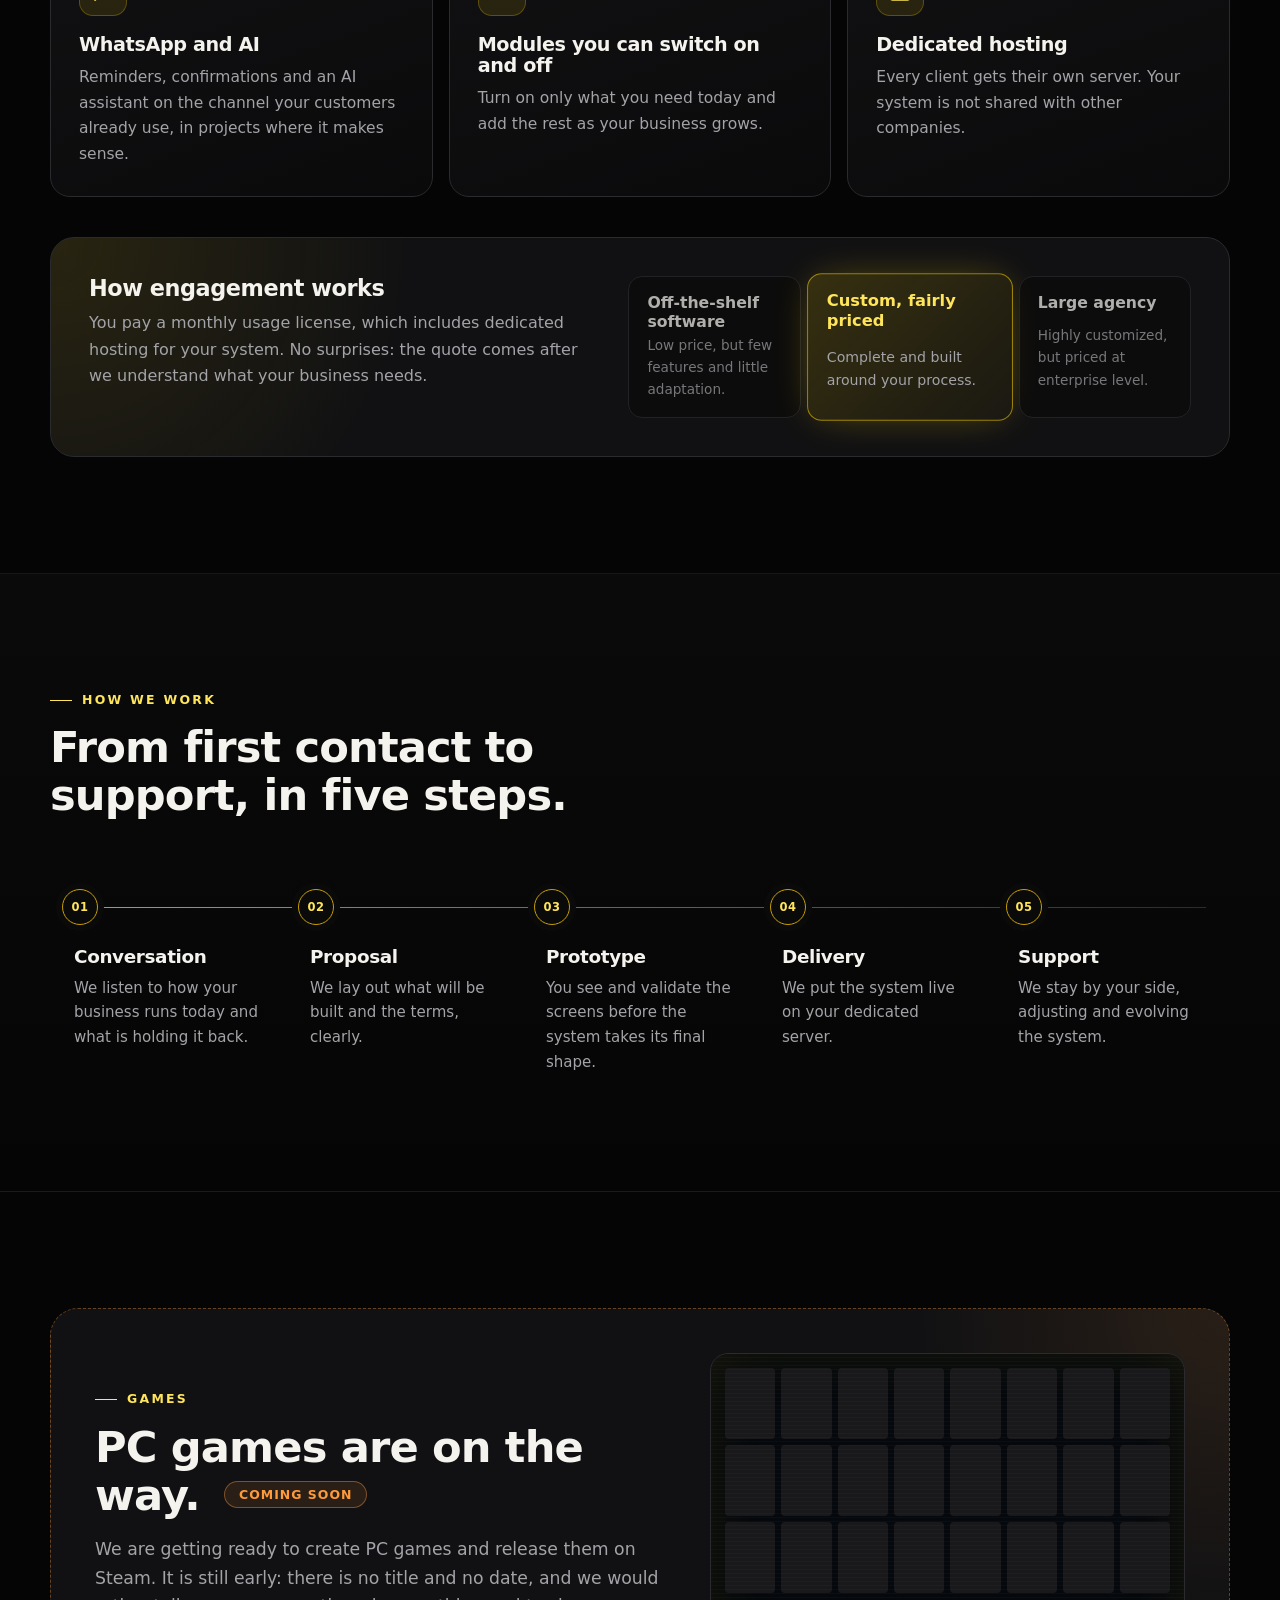
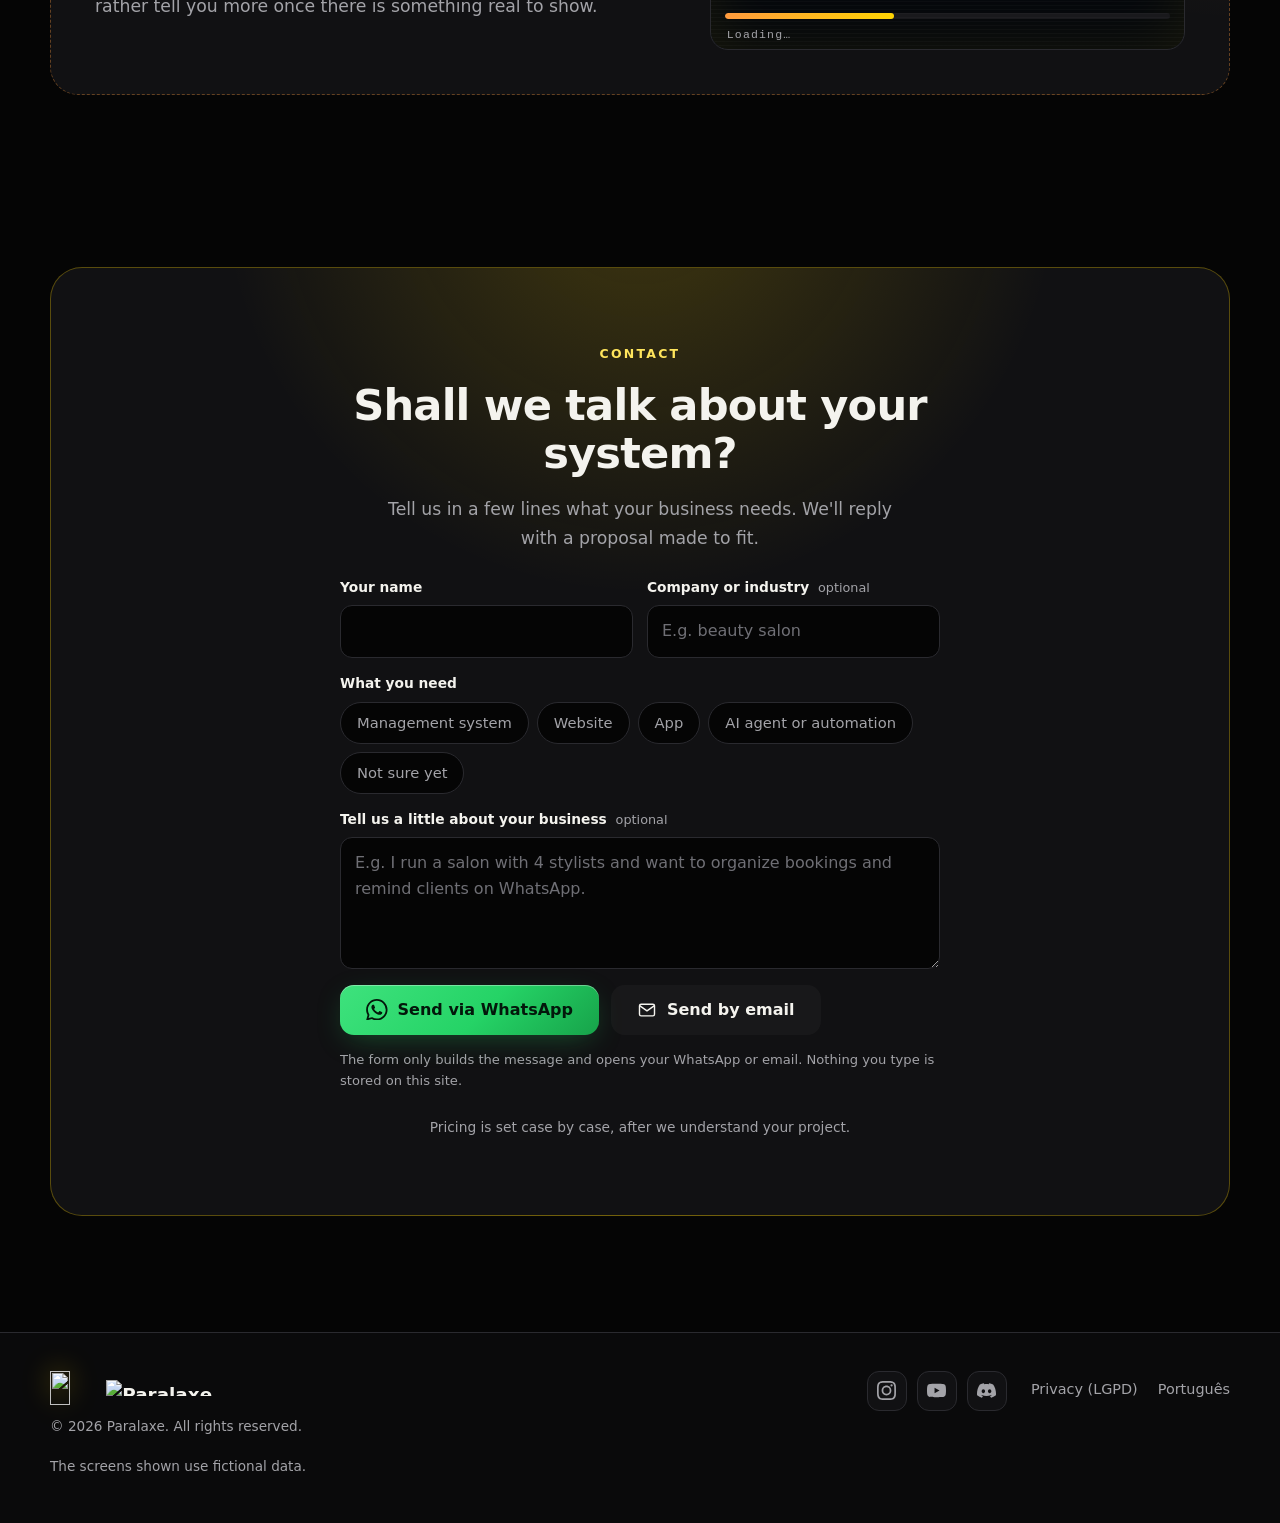
==== commit 884a59f2: "adiciona dúvidas frequentes, dados estruturados do app e llms.txt Co-Authored-By: Claude Opus 5.5 <n" ====
--- a/docs/en/index.html
+++ b/docs/en/index.html
@@ -27,7 +27,7 @@
 <link rel="stylesheet" href="../assets/fonts.css">
 <link rel="stylesheet" href="../assets/style.css">
 <style>:root{--bg:#050505;--bg-alt:#0a0a0b;--surface:#111113;--surface2:#19191c;--border:#2a2a2f;--text:#f4f3ee;--muted:#a3a3a8;--accent:#fed301;--accent-strong:#ffe55c;--accent-deep:#c79e00;--on-accent:#141000;--warm:#ff9a3c;--accent-rgb:254,211,1;--warm-rgb:255,154,60;--bg-rgb:5,5,5;--surface-rgb:17,17,19;--border-rgb:42,42,47;--f-display:'Space Grotesk',system-ui,sans-serif;--f-body:'Inter',system-ui,sans-serif}</style>
-<script type="application/ld+json">{"@context":"https://schema.org","@graph":[{"@type":"Organization","@id":"https://paralaxestudio.com.br/#org","name":"Paralaxe Studio","alternateName":["Paralaxe","Paralaxe One"],"url":"https://paralaxestudio.com.br","logo":"https://paralaxestudio.com.br/assets/logo-mark.png","contactPoint":{"@type":"ContactPoint","telephone":"+5511993821582","contactType":"customer service","areaServed":"BR","availableLanguage":["Portuguese","English"]},"sameAs":["https://instagram.com/paralaxe_studio","https://www.youtube.com/@ParalaxeStudio","https://discord.gg/mgEXBtWBJp"]},{"@type":"WebSite","name":"Paralaxe Studio","alternateName":"Paralaxe","url":"https://paralaxestudio.com.br","publisher":{"@id":"https://paralaxestudio.com.br/#org"},"inLanguage":"en"}]}</script>
+<script type="application/ld+json">{"@context":"https://schema.org","@graph":[{"@type":"Organization","@id":"https://paralaxestudio.com.br/#org","name":"Paralaxe Studio","alternateName":["Paralaxe","Paralaxe One"],"url":"https://paralaxestudio.com.br","logo":"https://paralaxestudio.com.br/assets/logo-mark.png","contactPoint":{"@type":"ContactPoint","telephone":"+5511993821582","contactType":"customer service","areaServed":"BR","availableLanguage":["Portuguese","English"]},"sameAs":["https://instagram.com/paralaxe_studio","https://www.youtube.com/@ParalaxeStudio","https://discord.gg/mgEXBtWBJp"]},{"@type":"WebSite","name":"Paralaxe Studio","alternateName":"Paralaxe","url":"https://paralaxestudio.com.br","publisher":{"@id":"https://paralaxestudio.com.br/#org"},"inLanguage":"en"},{"@type":"SoftwareApplication","name":"Paralaxe One","applicationCategory":"BusinessApplication","operatingSystem":"Web, iOS, Android","url":"https://one.paralaxestudio.com","description":"Scheduling, sales, work orders, cash register, inventory and customers in a single app that sets itself up for your type of business at sign-up. Works on phone, tablet and computer.","publisher":{"@id":"https://paralaxestudio.com.br/#org"},"offers":[{"@type":"Offer","name":"Essential","price":"149","priceCurrency":"BRL"},{"@type":"Offer","name":"Professional","price":"229","priceCurrency":"BRL"},{"@type":"Offer","name":"Complete","price":"329","priceCurrency":"BRL"}]},{"@type":"FAQPage","inLanguage":"en","mainEntity":[{"@type":"Question","name":"Do I need a credit card to try it?","acceptedAnswer":{"@type":"Answer","text":"No. You get 7 free days with everything unlocked and no card. If you like it, you choose a plan inside the app."}},{"@type":"Question","name":"Is there a contract? Can I cancel anytime?","acceptedAnswer":{"@type":"Answer","text":"The monthly plan has no commitment. The annual plan costs about 10% less per month."}},{"@type":"Question","name":"My customers are in a spreadsheet. Can I bring them in?","acceptedAnswer":{"@type":"Answer","text":"Yes. The app imports customers and your catalog from a spreadsheet, so you don't have to type everything again."}},{"@type":"Question","name":"Do I need to install anything?","acceptedAnswer":{"@type":"Answer","text":"No. Paralaxe One runs in the browser and can become an app on your phone's home screen in under a minute, on iPhone and Android."}},{"@type":"Question","name":"Can my customers book on their own?","acceptedAnswer":{"@type":"Answer","text":"Yes. You get a link for your business to share on Instagram and WhatsApp, and bookings land straight in your calendar."}},{"@type":"Question","name":"Is my data safe?","acceptedAnswer":{"@type":"Answer","text":"Each company's data is kept apart from everyone else's, with daily backups. You can export everything to a spreadsheet at any time."}},{"@type":"Question","name":"What if I pay late?","acceptedAnswer":{"@type":"Answer","text":"Nothing disappears right away: there are 5 days of grace, then the app becomes read-only. Once you pay, it works again immediately."}},{"@type":"Question","name":"Does it issue invoices?","acceptedAnswer":{"@type":"Answer","text":"Service invoices (Brazil's NFS-e) are included in the Professional and Complete plans."}}]}]}</script>
 </head>
 <body class="page-home">
 <a class="skip" href="#main">Skip to content</a>
@@ -160,7 +160,7 @@
       </div>
       <p class="one-note">Illustrative screens with fictional data.</p>
     </div>
-    <script type="application/json" id="one-data">[{"key":"salao","name":"Hair salon","color":"#ff5fa2","stats":[["Bookings today","14"],["Revenue","R$ 1,870"],["Follow-ups","6"]],"list":[["09:00","Ana","Blow-dry"],["10:30","Bia","Hair color"],["13:00","Carla","Manicure"]],"ready":["Per-staff calendar and an online booking link","Commission for each professional","Service recipes that deduct what they use","Packages, loyalty and WhatsApp reminders"],"href":"https://one.paralaxestudio.com/cadastro?nicho=salao"},{"key":"barbearia","name":"Barbershop","color":"#3b82f6","stats":[["Bookings today","18"],["Revenue","R$ 1,240"],["Members","42"]],"list":[["09:30","Diego","Cut and beard"],["10:00","Edu","Fade"],["11:15","Fábio","Beard"]],"ready":["Monthly membership club","Online booking with a waiting list","Commission per barber","Counter sales for products"],"href":"https://one.paralaxestudio.com/cadastro?nicho=barbearia"},{"key":"estetica","name":"Aesthetics clinic","color":"#c084fc","stats":[["Sessions today","11"],["Active packages","27"],["Follow-ups","8"]],"list":[["10:00","Gabi","Facial cleansing"],["11:30","Helena","Drainage (4/10)"],["15:00","Íris","Peel"]],"ready":["Client records with before and after photos","Intake form and consent signed on screen","Session packages that update themselves","Receipts for reimbursement"],"href":"https://one.paralaxestudio.com/cadastro?nicho=estetica"},{"key":"consultorio","name":"Private practice","color":"#2dd4bf","stats":[["Appointments today","9"],["Confirmed","7"],["Follow-ups","4"]],"list":[["08:00","João","Appointment"],["09:00","Karen","Follow-up"],["10:00","Lucas","Assessment"]],"ready":["Confidential records: only the provider reads them","Printed prescriptions and certificates","Attendance confirmation by link","Tax receipts with the patient's ID"],"href":"https://one.paralaxestudio.com/cadastro?nicho=consultorio"},{"key":"psicologia","name":"Psychology","color":"#a78bfa","stats":[["Sessions today","7"],["Online","3"],["Active patients","28"]],"list":[["08:00","Marina","Session"],["09:00","Rafael","Online session"],["10:00","Bia","First session"]],"ready":["Confidential session notes: only the therapist reads them","Therapy agreement signed on screen","Online session link in the reminder","Receipts with the license number for reimbursement"],"href":"https://one.paralaxestudio.com/cadastro?nicho=psicologia"},{"key":"petshop","name":"Pet shop and grooming","color":"#fb923c","stats":[["Baths today","16"],["Pick-up and drop-off","5"],["Vaccines due","3"]],"list":[["09:00","Thor","Bath and groom"],["10:00","Mel","Bath"],["11:00","Bob","Hygienic trim"]],"ready":["Pet profile and vaccination card","Pick-up and drop-off with WhatsApp updates","Bath packages","Food and accessory sales"],"href":"https://one.paralaxestudio.com/cadastro?nicho=petshop"},{"key":"oficina","name":"Auto repair shop","color":"#ef4444","stats":[["Open orders","12"],["Ready","3"],["Awaiting approval","4"]],"list":[["WO 214","Gol 2018","50k km service"],["WO 215","Onix 2021","Brakes"],["WO 216","HB20 2019","Oil change"]],"ready":["Work orders with photos and a checklist","Quotes approved by the customer through a link","Oil change sticker","Parts inventory and printed warranty"],"href":"https://one.paralaxestudio.com/cadastro?nicho=oficina"},{"key":"assistencia","name":"Repair shop","color":"#818cf8","stats":[["Devices on the bench","21"],["Ready","6"],["Being quoted","5"]],"list":[["WO 88","iPhone 12","Screen replacement"],["WO 89","Laptop","Won't turn on"],["WO 90","Galaxy A54","Battery"]],"ready":["Device check-in with photos and a checklist","Status page the customer can follow","Pick-up deadline on the printed ticket","Warranty with an end date"],"href":"https://one.paralaxestudio.com/cadastro?nicho=assistencia"},{"key":"lavajato","name":"Car wash and detailing","color":"#22d3ee","stats":[["Cars today","23"],["In the yard","5"],["Monthly plans","31"]],"list":[["08:30","Corolla","Full wash"],["09:00","Compass","Polish"],["09:30","Kwid","Basic wash"]],"ready":["Yard queue and car-ready alerts","Monthly wash plans","Pick-up and drop-off","Check-in inspection with photos"],"href":"https://one.paralaxestudio.com/cadastro?nicho=lavajato"},{"key":"varejo","name":"Retail store","color":"#a3e635","stats":[["Sales today","47"],["Average ticket","R$ 86"],["To restock","9"]],"list":[["14:02","Sale 1,208","R$ 129.90"],["14:10","Sale 1,209","R$ 54.00"],["14:15","Sale 1,210","R$ 312.40"]],"ready":["Point of sale with barcode scanner","Stock entry from the invoice XML","Labels, time-limited sale prices and stock counts","Gift cards and store credit for returns"],"href":"https://one.paralaxestudio.com/cadastro?nicho=varejo"},{"key":"manipulacao","name":"Compounding pharmacy","color":"#34d399","stats":[["Orders today","28"],["Lots expiring","2"],["In quarantine","1"]],"list":[["Ord. 512","Melatonin 3 mg","Weighing"],["Ord. 513","Minoxidil 5%","Ready"],["Ord. 514","Vitamin D 50,000 IU","Quote"]],"ready":["Formulas with factors and FEFO lots","Weighing sheet with a connected scale","Controlled substances log with retained prescriptions","Labels and suggested pricing"],"href":"https://one.paralaxestudio.com/cadastro?nicho=manipulacao"},{"key":"lanchonete","name":"Snack bar and restaurant","color":"#f5a524","stats":[["Orders today","86"],["In the kitchen","5"],["Tables in use","7/12"]],"list":[["Table 4","2 cheeseburgers","On the grill"],["Delivery","Family combo","Out"],["Counter","Açaí 500 ml","Ready"]],"ready":["Tabs and a table map","Kitchen display with timers and sound","Delivery with a delivery fee","Online menu with WhatsApp ordering"],"href":"https://one.paralaxestudio.com/cadastro?nicho=lanchonete"},{"key":"academia","name":"Gym and studio","color":"#e879f9","stats":[["Check-ins today","64"],["Active members","312"],["Overdue fees","7"]],"list":[["06:00","Marina","Check-in"],["07:00","Pilates class","8/10"],["18:30","Functional","12/15"]],"ready":["Monthly fees with WhatsApp reminders","Check-in and members gone quiet","Fitness assessments with progress","Classes with seat limits"],"href":"https://one.paralaxestudio.com/cadastro?nicho=academia"},{"key":"aulas","name":"Classes and tutoring","color":"#f97316","stats":[["Lessons today","7"],["Students","38"],["Make-up lessons","2"]],"list":[["16:00","Pedro","English (online)"],["17:00","Rafa","Guitar"],["18:00","Group B","Tutoring"]],"ready":["Lesson calendar and online room link","Monthly fee per student","Make-up lessons","Reminder before each lesson"],"href":"https://one.paralaxestudio.com/cadastro?nicho=aulas"}]</script>
+    <script type="application/json" id="one-data">[{"key":"salao","name":"Hair salon","color":"#ff5fa2","stats":[["Bookings today","14"],["Revenue","R$ 1,870"],["Follow-ups","6"]],"list":[["09:00","Ana","Blow-dry"],["10:30","Bia","Hair color"],["13:00","Carla","Manicure"]],"ready":["Per-staff calendar and an online booking link","Commission for each professional","Service recipes that deduct what they use","Packages, loyalty and WhatsApp reminders"],"href":"https://one.paralaxestudio.com/cadastro?nicho=salao"},{"key":"barbearia","name":"Barbershop","color":"#3b82f6","stats":[["Bookings today","18"],["Revenue","R$ 1,240"],["Members","42"]],"list":[["09:30","Diego","Cut and beard"],["10:00","Edu","Fade"],["11:15","Fábio","Beard"]],"ready":["Monthly membership club","Online booking with a waiting list","Commission per barber","Counter sales for products"],"href":"https://one.paralaxestudio.com/cadastro?nicho=barbearia"},{"key":"estetica","name":"Aesthetics clinic","color":"#c084fc","stats":[["Sessions today","11"],["Active packages","27"],["Follow-ups","8"]],"list":[["10:00","Gabi","Facial cleansing"],["11:30","Helena","Drainage (4/10)"],["15:00","Íris","Peel"]],"ready":["Client records with before and after photos","Intake form and consent signed on screen","Session packages that update themselves","Receipts for reimbursement"],"href":"https://one.paralaxestudio.com/cadastro?nicho=estetica"},{"key":"consultorio","name":"Private practice","color":"#2dd4bf","stats":[["Appointments today","9"],["Confirmed","7"],["Follow-ups","4"]],"list":[["08:00","João","Appointment"],["09:00","Karen","Follow-up"],["10:00","Lucas","Assessment"]],"ready":["Confidential records: only the provider reads them","Printed prescriptions and certificates","Attendance confirmation by link","Telehealth with the room link in the reminder"],"href":"https://one.paralaxestudio.com/cadastro?nicho=consultorio"},{"key":"psicologia","name":"Psychology","color":"#a78bfa","stats":[["Sessions today","7"],["Online","3"],["Active patients","28"]],"list":[["08:00","Marina","Session"],["09:00","Rafael","Online session"],["10:00","Bia","First session"]],"ready":["Confidential session notes: only the therapist reads them","Therapy agreement signed on screen","Online session link in the reminder","Receipts with the license number for reimbursement"],"href":"https://one.paralaxestudio.com/cadastro?nicho=psicologia"},{"key":"petshop","name":"Pet shop and grooming","color":"#fb923c","stats":[["Baths today","16"],["Pick-up and drop-off","5"],["Vaccines due","3"]],"list":[["09:00","Thor","Bath and groom"],["10:00","Mel","Bath"],["11:00","Bob","Hygienic trim"]],"ready":["Pet profile and vaccination card","Pick-up and drop-off with WhatsApp updates","Bath packages","Food and accessory sales"],"href":"https://one.paralaxestudio.com/cadastro?nicho=petshop"},{"key":"oficina","name":"Auto repair shop","color":"#ef4444","stats":[["Open orders","12"],["Ready","3"],["Awaiting approval","4"]],"list":[["WO 214","Gol 2018","50k km service"],["WO 215","Onix 2021","Brakes"],["WO 216","HB20 2019","Oil change"]],"ready":["Work orders with photos and a checklist","Quotes approved by the customer through a link","Oil change sticker","Parts inventory and printed warranty"],"href":"https://one.paralaxestudio.com/cadastro?nicho=oficina"},{"key":"assistencia","name":"Repair shop","color":"#818cf8","stats":[["Devices on the bench","21"],["Ready","6"],["Being quoted","5"]],"list":[["WO 88","iPhone 12","Screen replacement"],["WO 89","Laptop","Won't turn on"],["WO 90","Galaxy A54","Battery"]],"ready":["Device check-in with photos and a checklist","Status page the customer can follow","Pick-up deadline on the printed ticket","Warranty with an end date"],"href":"https://one.paralaxestudio.com/cadastro?nicho=assistencia"},{"key":"lavajato","name":"Car wash and detailing","color":"#22d3ee","stats":[["Cars today","23"],["In the yard","5"],["Monthly plans","31"]],"list":[["08:30","Corolla","Full wash"],["09:00","Compass","Polish"],["09:30","Kwid","Basic wash"]],"ready":["Yard queue and car-ready alerts","Monthly wash plans","Pick-up and drop-off","Check-in inspection with photos"],"href":"https://one.paralaxestudio.com/cadastro?nicho=lavajato"},{"key":"varejo","name":"Retail store","color":"#a3e635","stats":[["Sales today","47"],["Average ticket","R$ 86"],["To restock","9"]],"list":[["14:02","Sale 1,208","R$ 129.90"],["14:10","Sale 1,209","R$ 54.00"],["14:15","Sale 1,210","R$ 312.40"]],"ready":["Point of sale with barcode scanner","Stock entry from the invoice XML","Labels, time-limited sale prices and stock counts","Gift cards and store credit for returns"],"href":"https://one.paralaxestudio.com/cadastro?nicho=varejo"},{"key":"manipulacao","name":"Compounding pharmacy","color":"#34d399","stats":[["Orders today","28"],["Lots expiring","2"],["In quarantine","1"]],"list":[["Ord. 512","Melatonin 3 mg","Weighing"],["Ord. 513","Minoxidil 5%","Ready"],["Ord. 514","Vitamin D 50,000 IU","Quote"]],"ready":["Formulas with factors and FEFO lots","Weighing sheet with a connected scale","Controlled substances log with retained prescriptions","Customers send a photo of the prescription through your link"],"href":"https://one.paralaxestudio.com/cadastro?nicho=manipulacao"},{"key":"lanchonete","name":"Snack bar and restaurant","color":"#f5a524","stats":[["Orders today","86"],["In the kitchen","5"],["Tables in use","7/12"]],"list":[["Table 4","2 cheeseburgers","On the grill"],["Delivery","Family combo","Out"],["Counter","Açaí 500 ml","Ready"]],"ready":["Tabs and a table map","Kitchen display with timers and sound","Delivery with a delivery fee","Online menu with WhatsApp ordering"],"href":"https://one.paralaxestudio.com/cadastro?nicho=lanchonete"},{"key":"academia","name":"Gym and studio","color":"#e879f9","stats":[["Check-ins today","64"],["Active members","312"],["Overdue fees","7"]],"list":[["06:00","Marina","Check-in"],["07:00","Pilates class","8/10"],["18:30","Functional","12/15"]],"ready":["Monthly fees with WhatsApp reminders","Check-in and members gone quiet","Fitness assessments with progress","Classes with seat limits"],"href":"https://one.paralaxestudio.com/cadastro?nicho=academia"},{"key":"aulas","name":"Classes and tutoring","color":"#f97316","stats":[["Lessons today","7"],["Students","38"],["Make-up lessons","2"]],"list":[["16:00","Pedro","English (online)"],["17:00","Rafa","Guitar"],["18:00","Group B","Tutoring"]],"ready":["Lesson calendar and online room link","Monthly fee per student","Make-up lessons","Reminder before each lesson"],"href":"https://one.paralaxestudio.com/cadastro?nicho=aulas"}]</script>
   </div>
   <div class="one-plans" id="planos">
     <div class="wrap">
@@ -222,6 +222,16 @@
       </div>
     </div>
   </div>
+  <div class="one-faq" id="duvidas">
+    <div class="wrap narrow">
+      <div class="sec-head" data-reveal>
+    <p class="eyebrow">Questions</p>
+    <h2>What everyone asks before getting started.</h2>
+    
+  </div>
+      <div class="faq" data-reveal><details><summary><span>Do I need a credit card to try it?</span><i aria-hidden="true"></i></summary><p>No. You get 7 free days with everything unlocked and no card. If you like it, you choose a plan inside the app.</p></details><details><summary><span>Is there a contract? Can I cancel anytime?</span><i aria-hidden="true"></i></summary><p>The monthly plan has no commitment. The annual plan costs about 10% less per month.</p></details><details><summary><span>My customers are in a spreadsheet. Can I bring them in?</span><i aria-hidden="true"></i></summary><p>Yes. The app imports customers and your catalog from a spreadsheet, so you don't have to type everything again.</p></details><details><summary><span>Do I need to install anything?</span><i aria-hidden="true"></i></summary><p>No. Paralaxe One runs in the browser and can become an app on your phone's home screen in under a minute, on iPhone and Android.</p></details><details><summary><span>Can my customers book on their own?</span><i aria-hidden="true"></i></summary><p>Yes. You get a link for your business to share on Instagram and WhatsApp, and bookings land straight in your calendar.</p></details><details><summary><span>Is my data safe?</span><i aria-hidden="true"></i></summary><p>Each company's data is kept apart from everyone else's, with daily backups. You can export everything to a spreadsheet at any time.</p></details><details><summary><span>What if I pay late?</span><i aria-hidden="true"></i></summary><p>Nothing disappears right away: there are 5 days of grace, then the app becomes read-only. Once you pay, it works again immediately.</p></details><details><summary><span>Does it issue invoices?</span><i aria-hidden="true"></i></summary><p>Service invoices (Brazil's NFS-e) are included in the Professional and Complete plans.</p></details></div>
+    </div>
+  </div>
 </section><section class="sec" id="o-que-fazemos" aria-labelledby="h-what">
   <div class="wrap">
     <div class="sec-head" data-reveal>
--- a/docs/assets/style.css
+++ b/docs/assets/style.css
@@ -795,3 +795,16 @@
 @media (max-width:979px){
   .cidade{-webkit-mask-image:linear-gradient(180deg,transparent 0,#000 38%);mask-image:linear-gradient(180deg,transparent 0,#000 38%)}
 }
+
+/* Dúvidas frequentes do Paralaxe One */
+.one-faq{padding:24px 0 96px;scroll-margin-top:68px}
+.faq{display:grid;gap:10px}
+.faq details{border:1px solid rgba(var(--border-rgb),1);border-radius:14px;background:rgba(var(--surface-rgb),.6);transition:border-color .2s}
+.faq details[open]{border-color:rgba(var(--accent-rgb),.55)}
+.faq summary{display:flex;align-items:center;justify-content:space-between;gap:16px;padding:18px 20px;cursor:pointer;list-style:none;font-family:var(--f-display);font-weight:500;font-size:1.05rem}
+.faq summary::-webkit-details-marker{display:none}
+.faq summary:focus-visible{outline:2px solid var(--accent);outline-offset:2px;border-radius:14px}
+.faq summary i{flex:none;width:12px;height:12px;border-right:2px solid currentColor;border-bottom:2px solid currentColor;transform:rotate(45deg) translateY(-3px);transition:transform .2s;opacity:.7}
+.faq details[open] summary i{transform:rotate(225deg) translateY(-3px)}
+.faq details p{margin:0;padding:0 20px 18px;color:var(--muted);line-height:1.6}
+@media (prefers-reduced-motion:reduce){.faq details,.faq summary i{transition:none}}
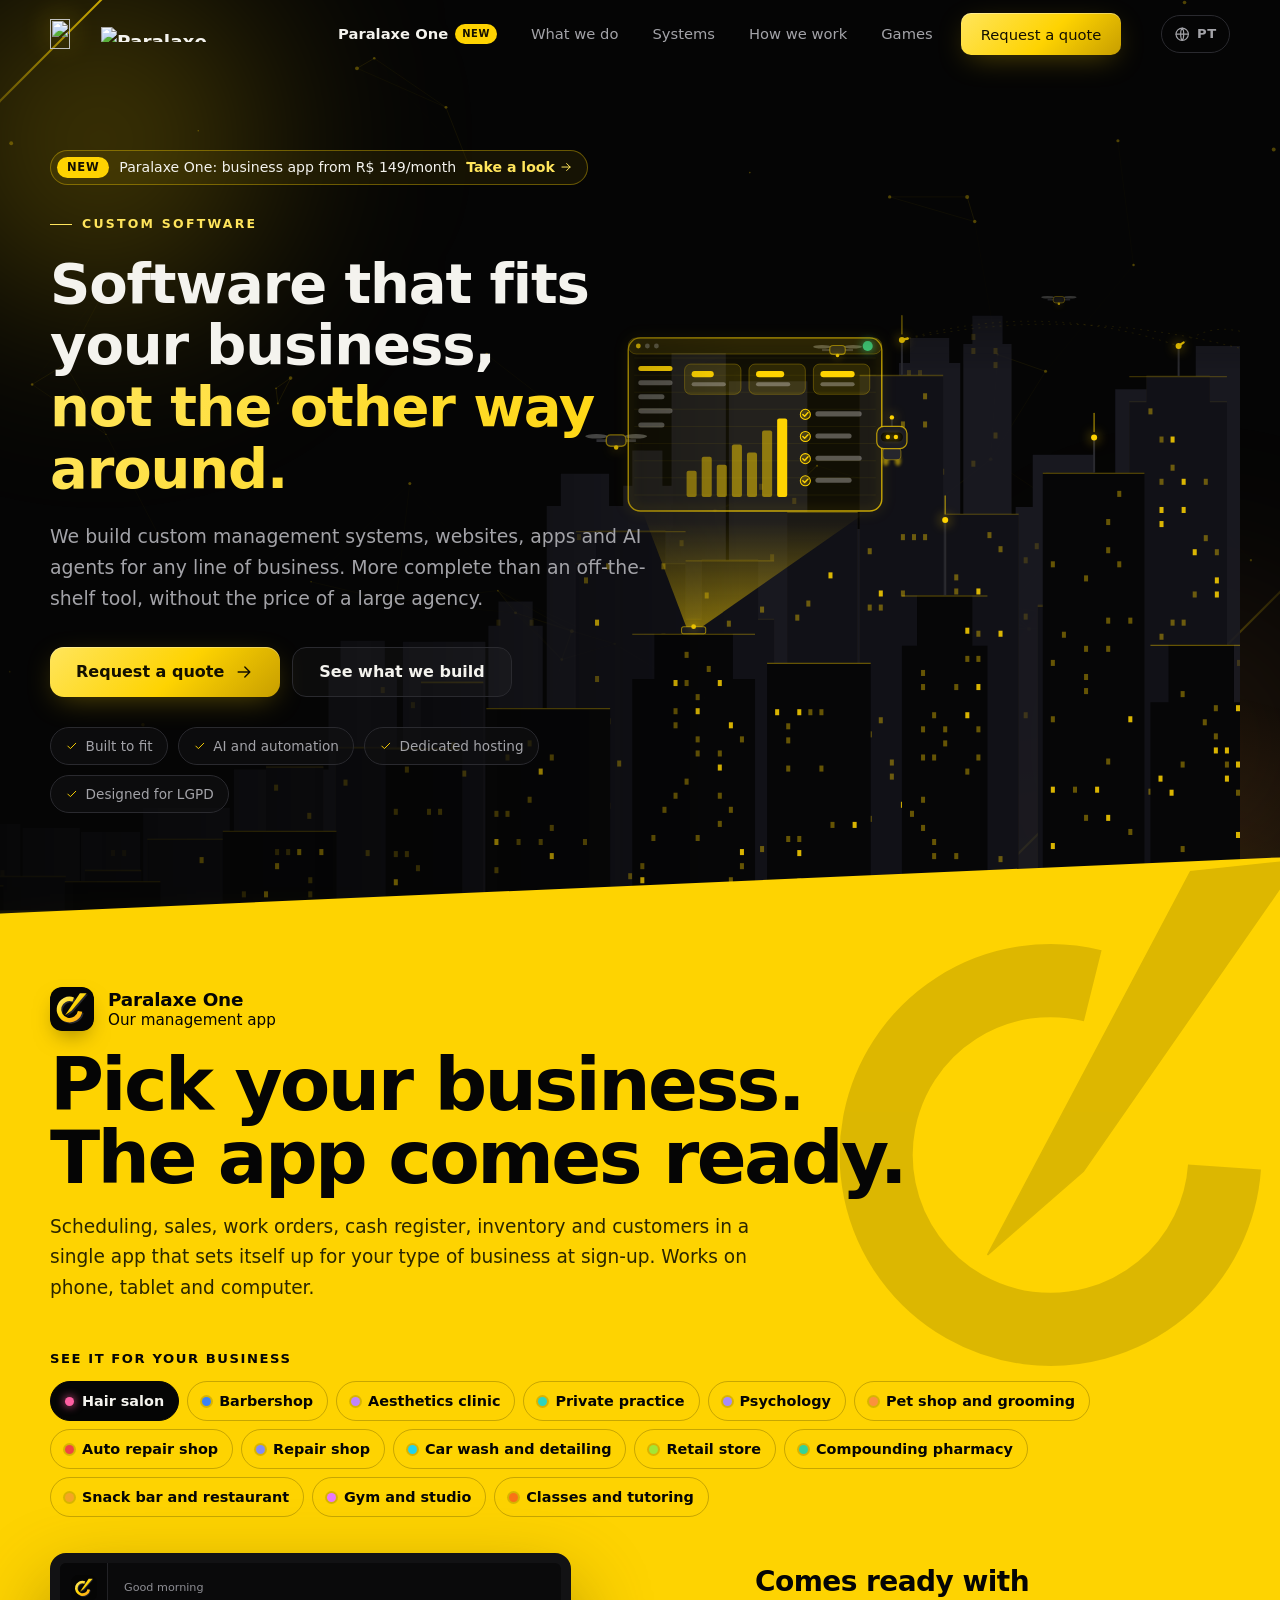
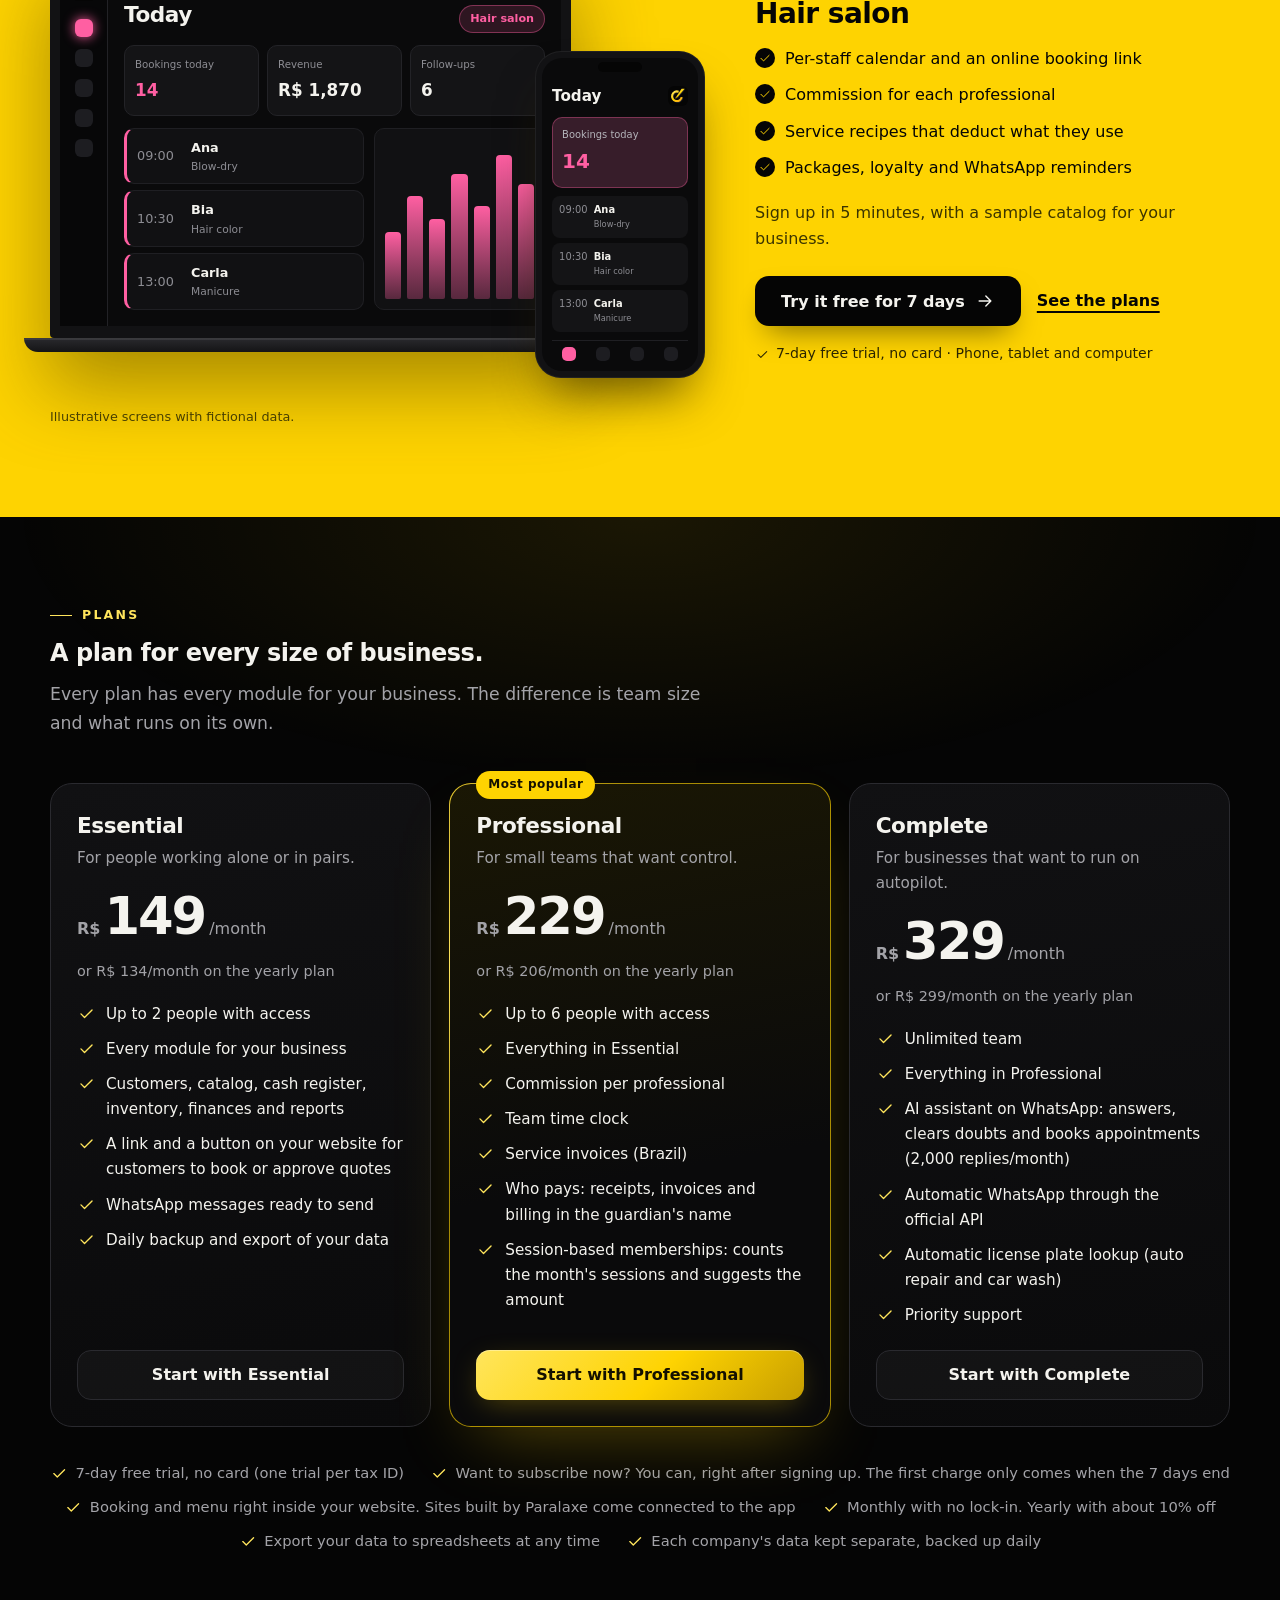
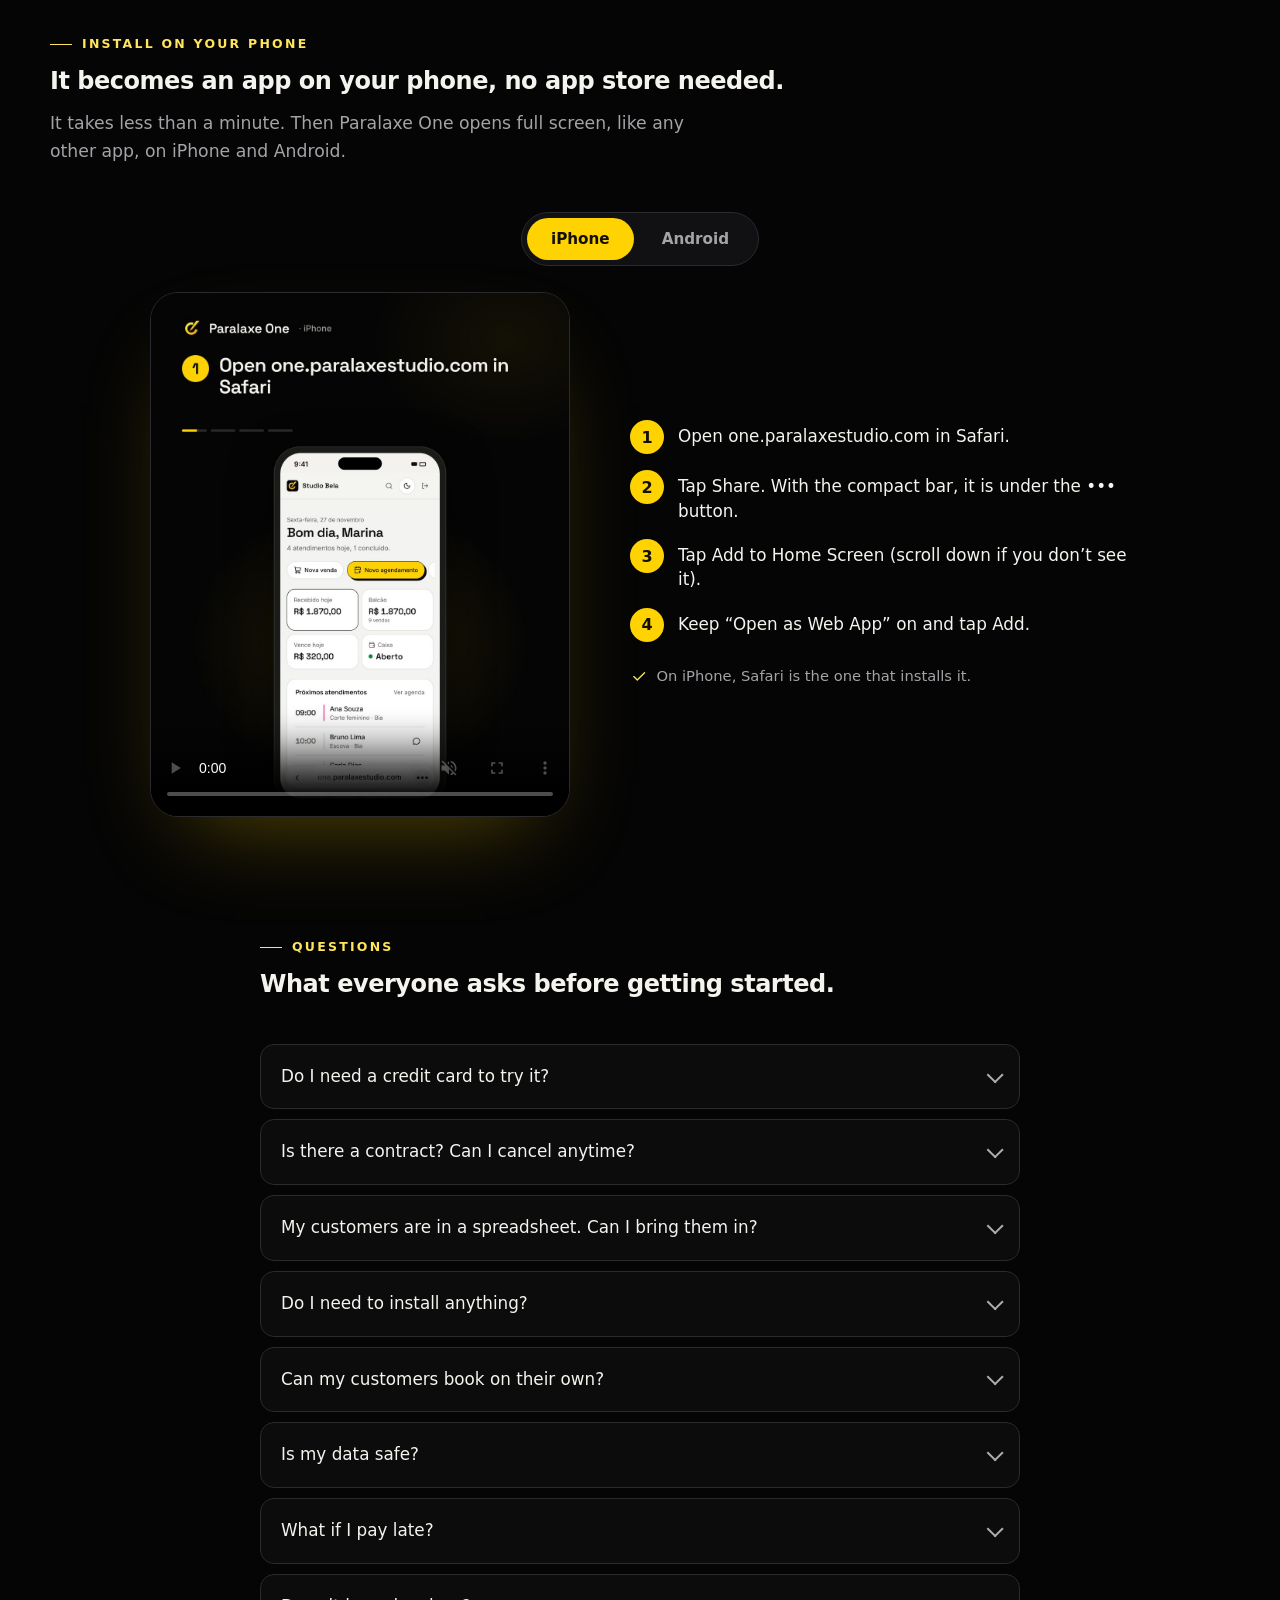
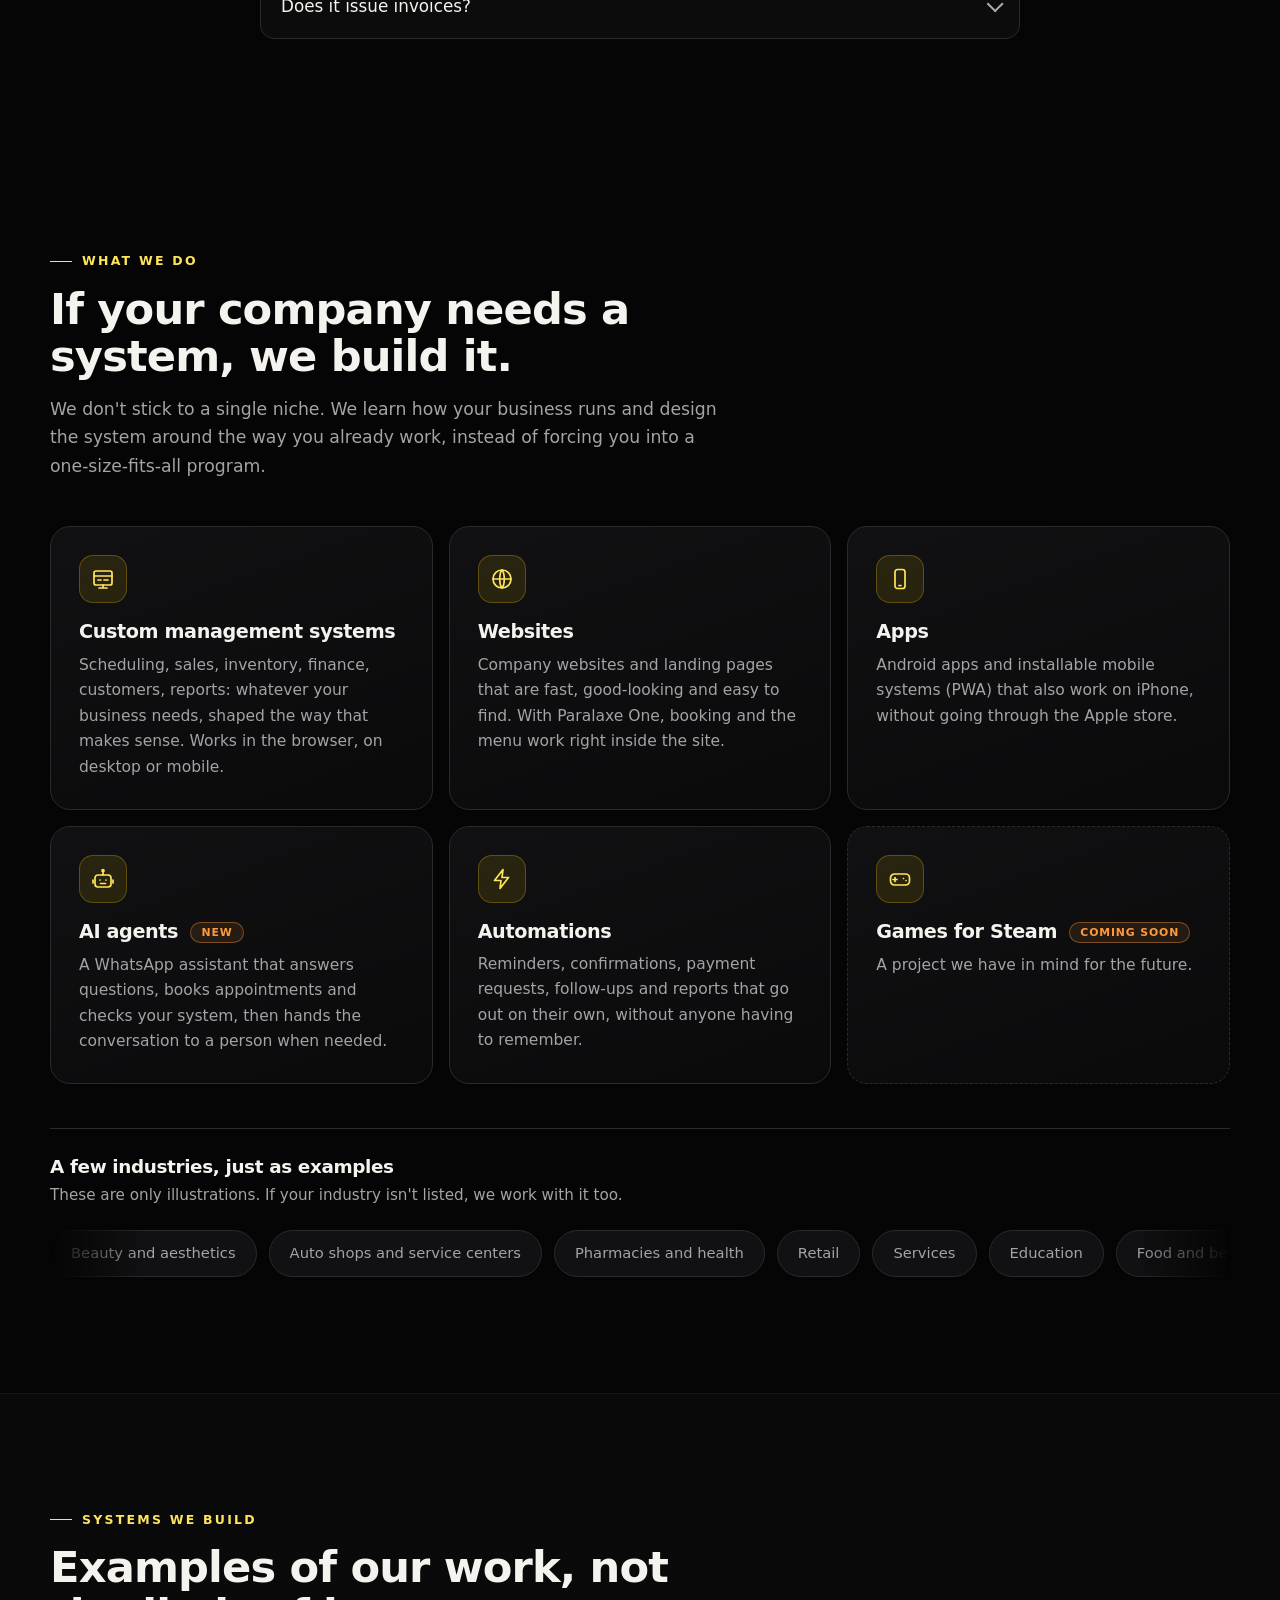
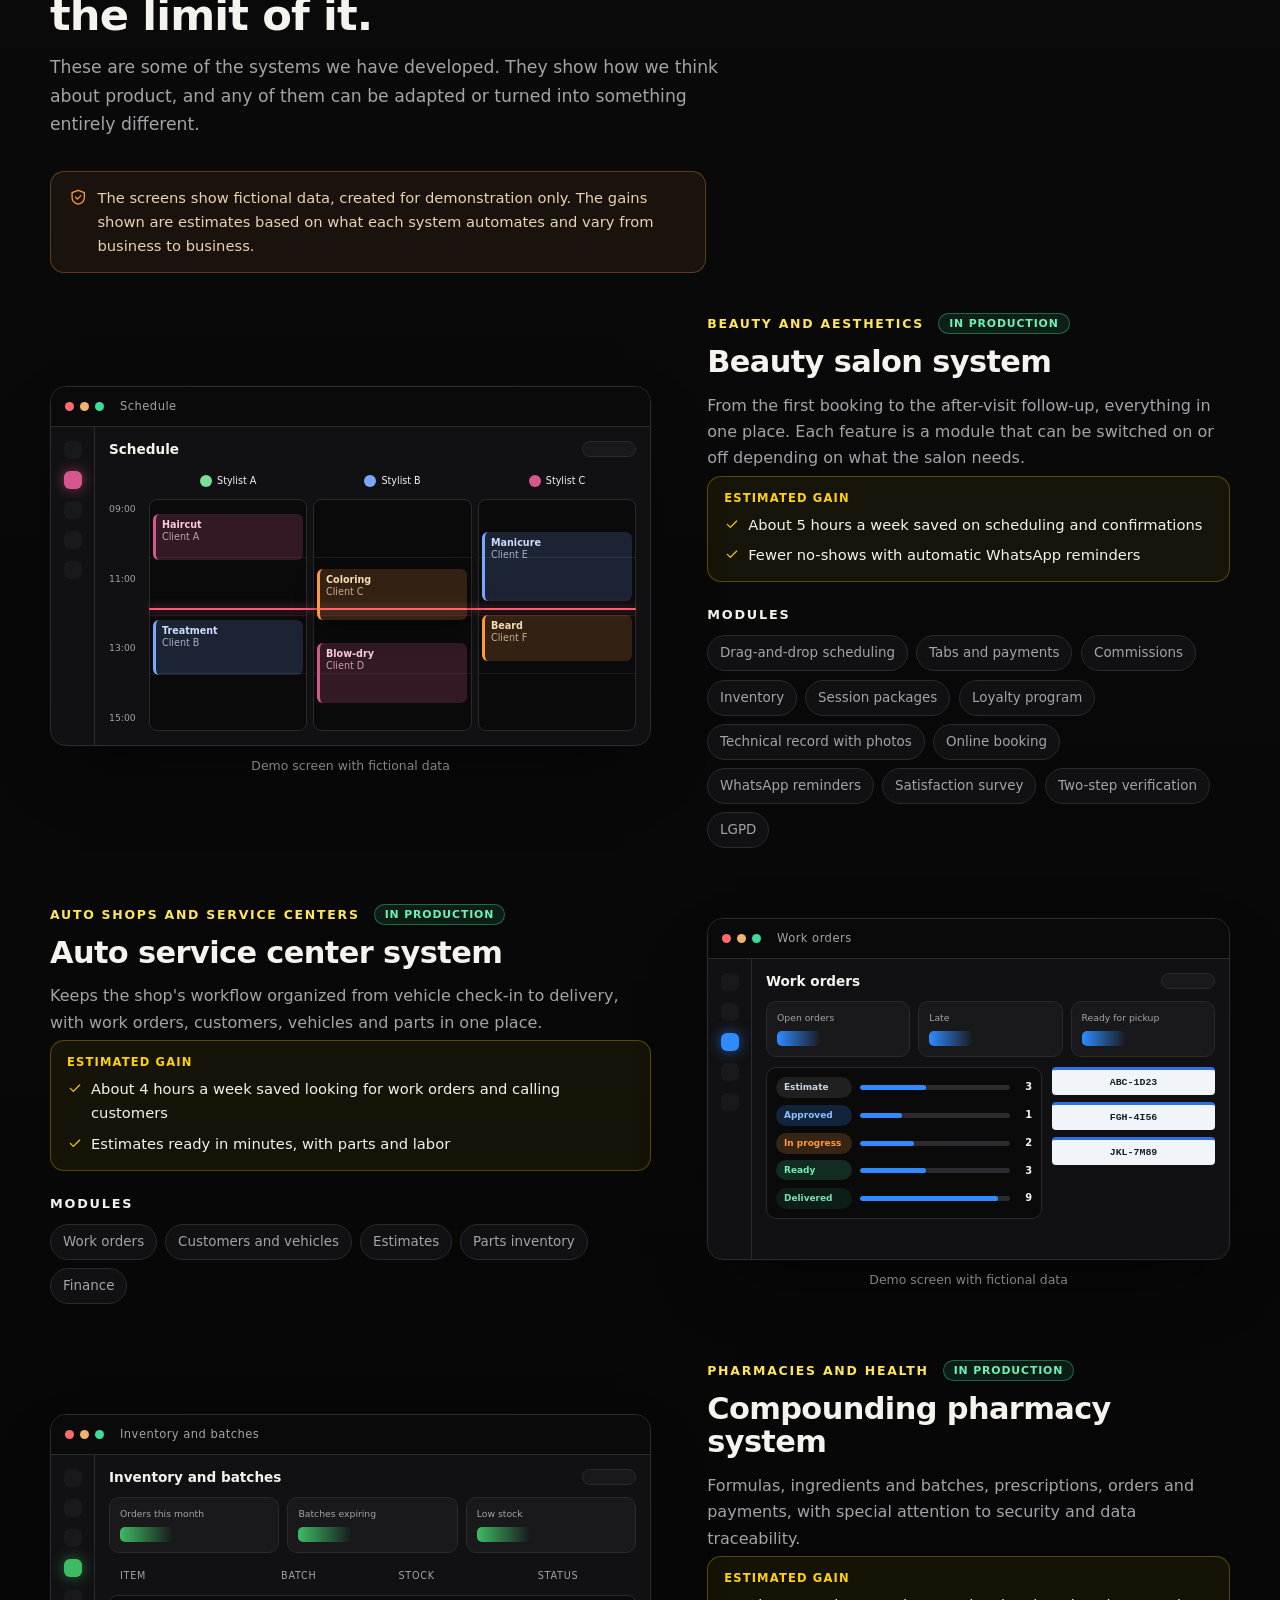
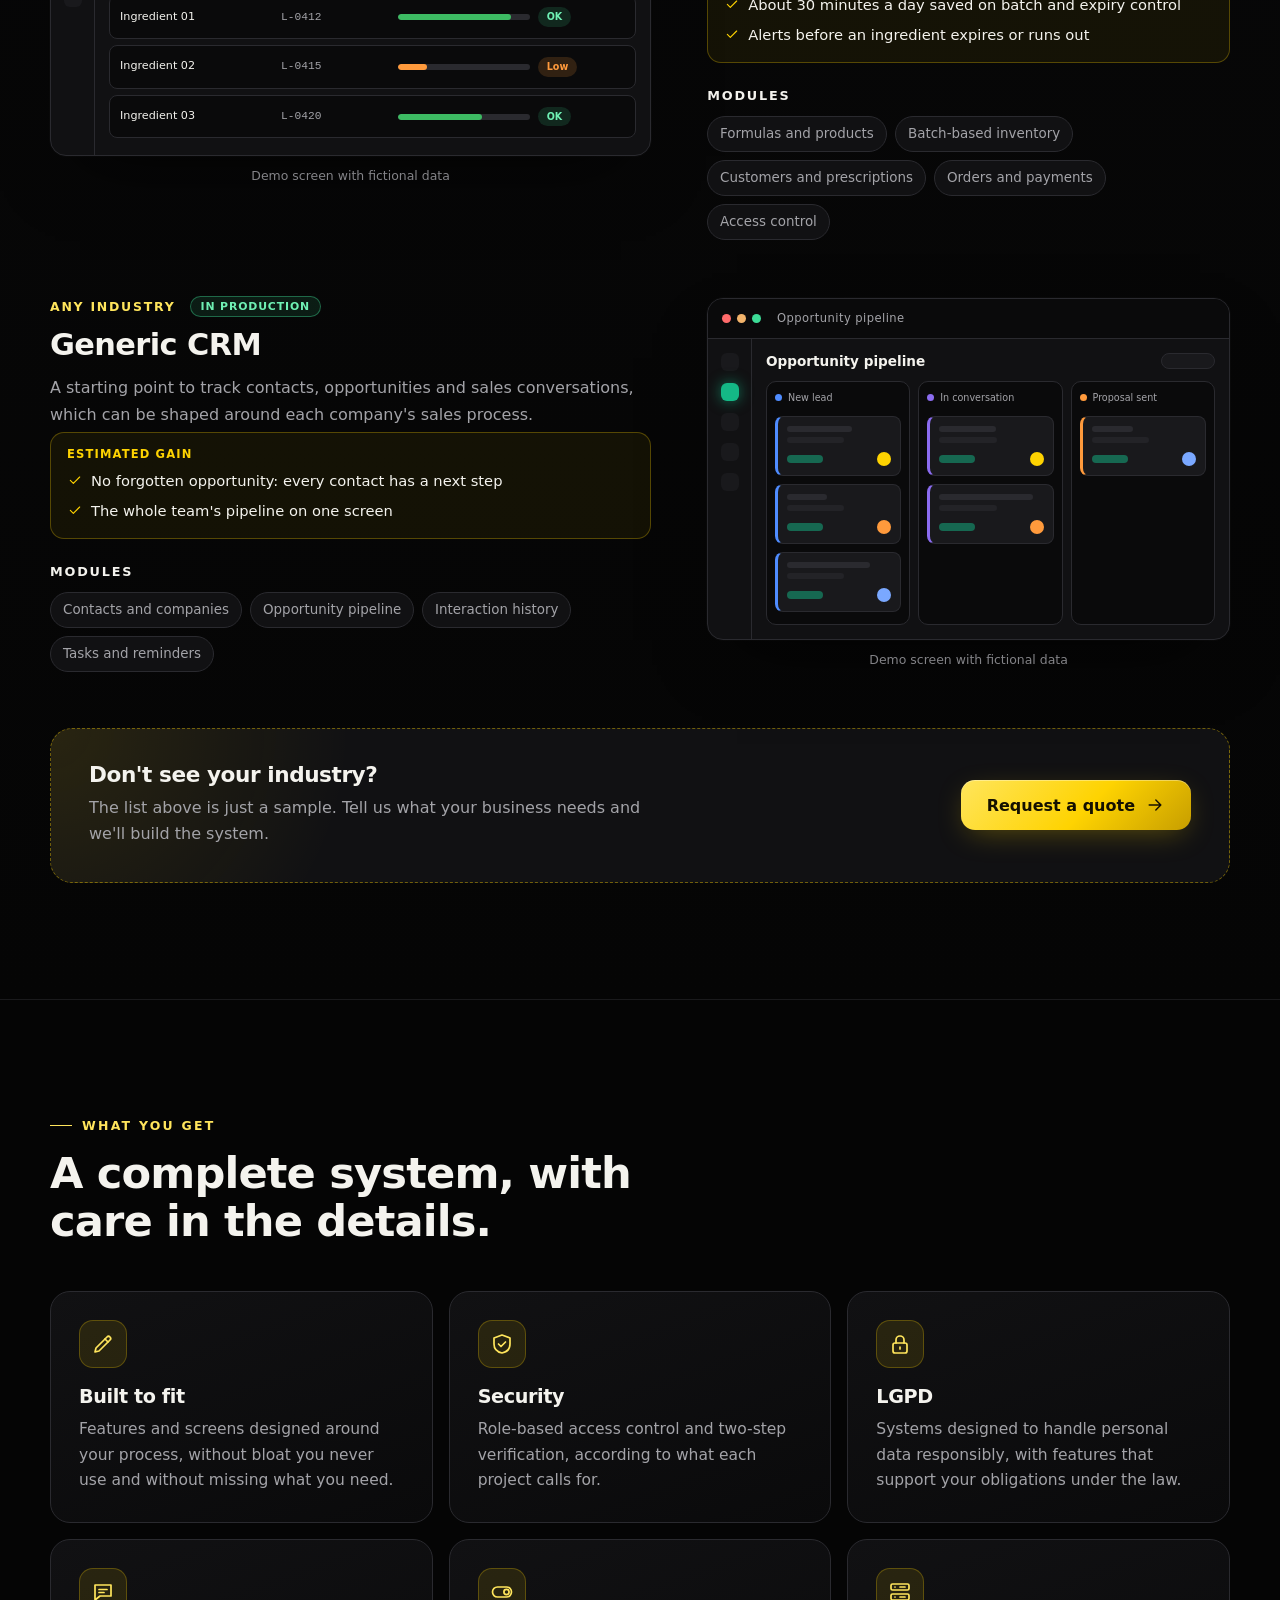
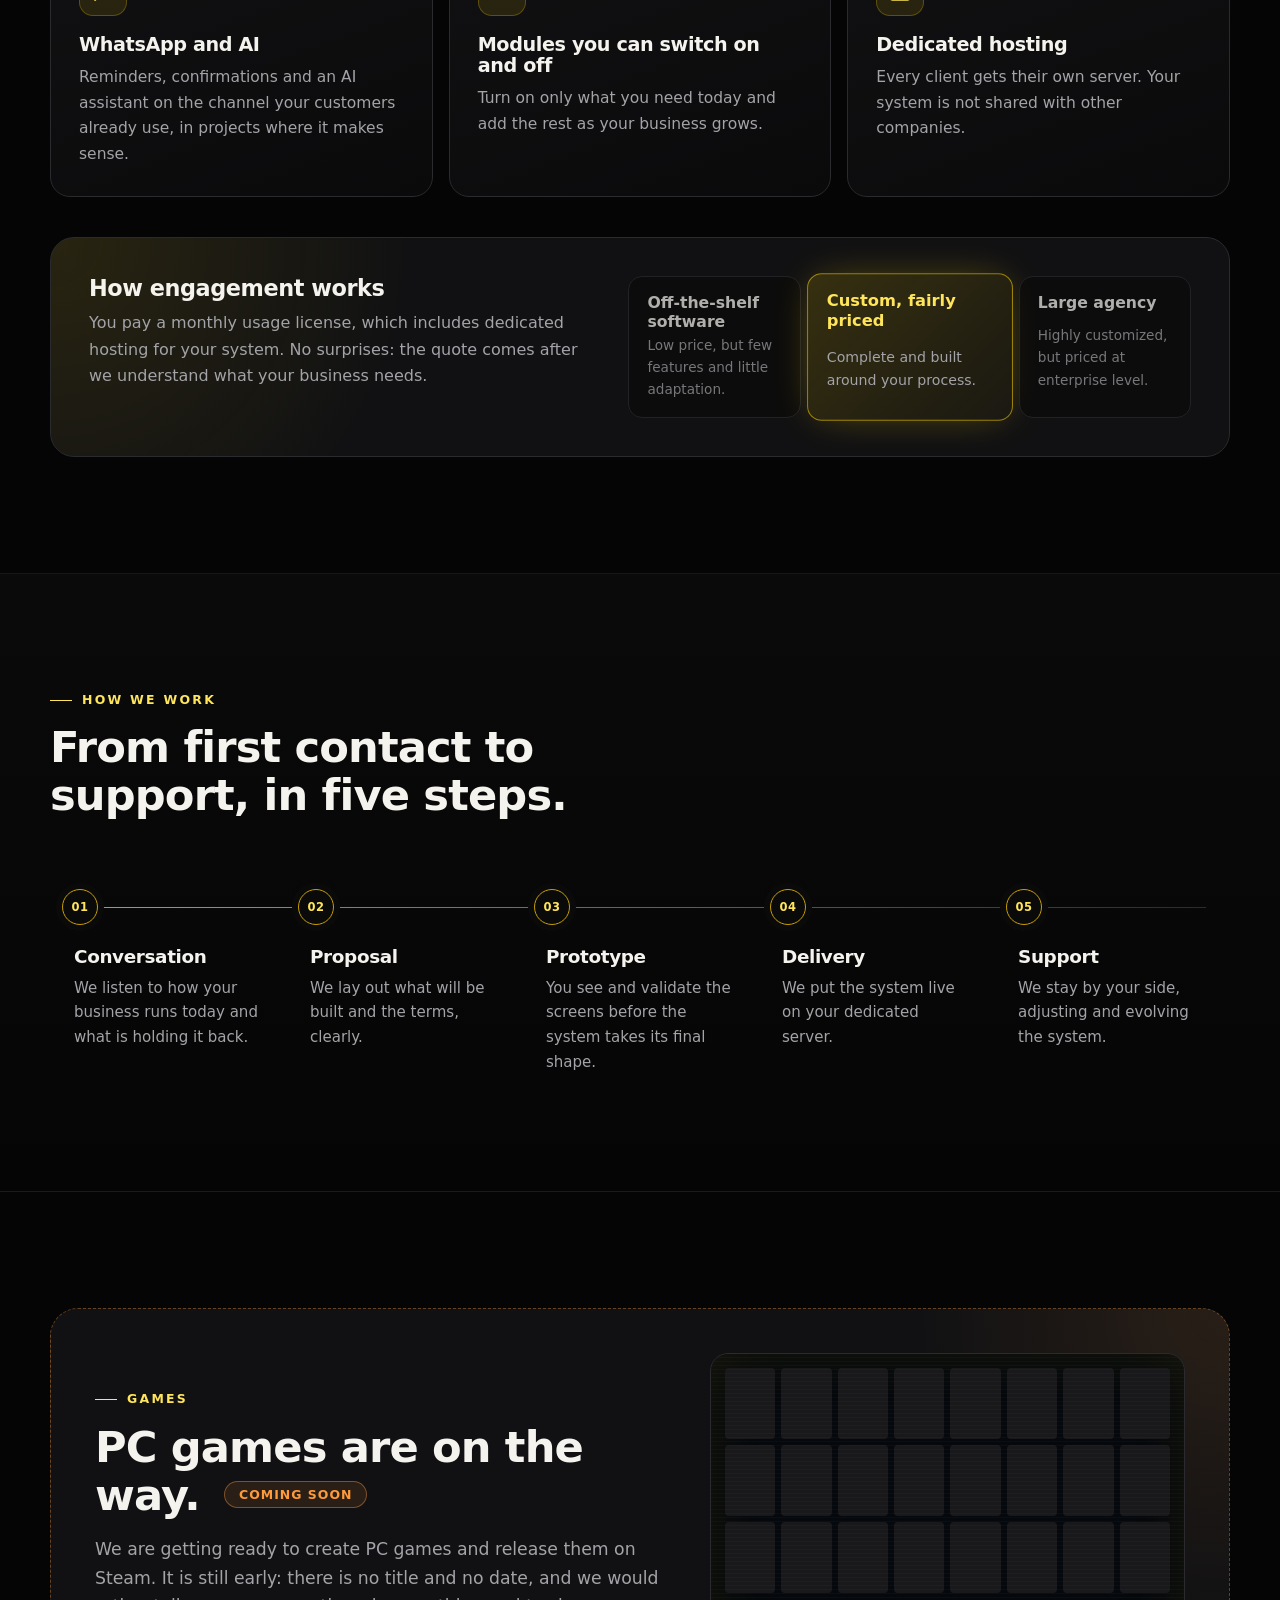
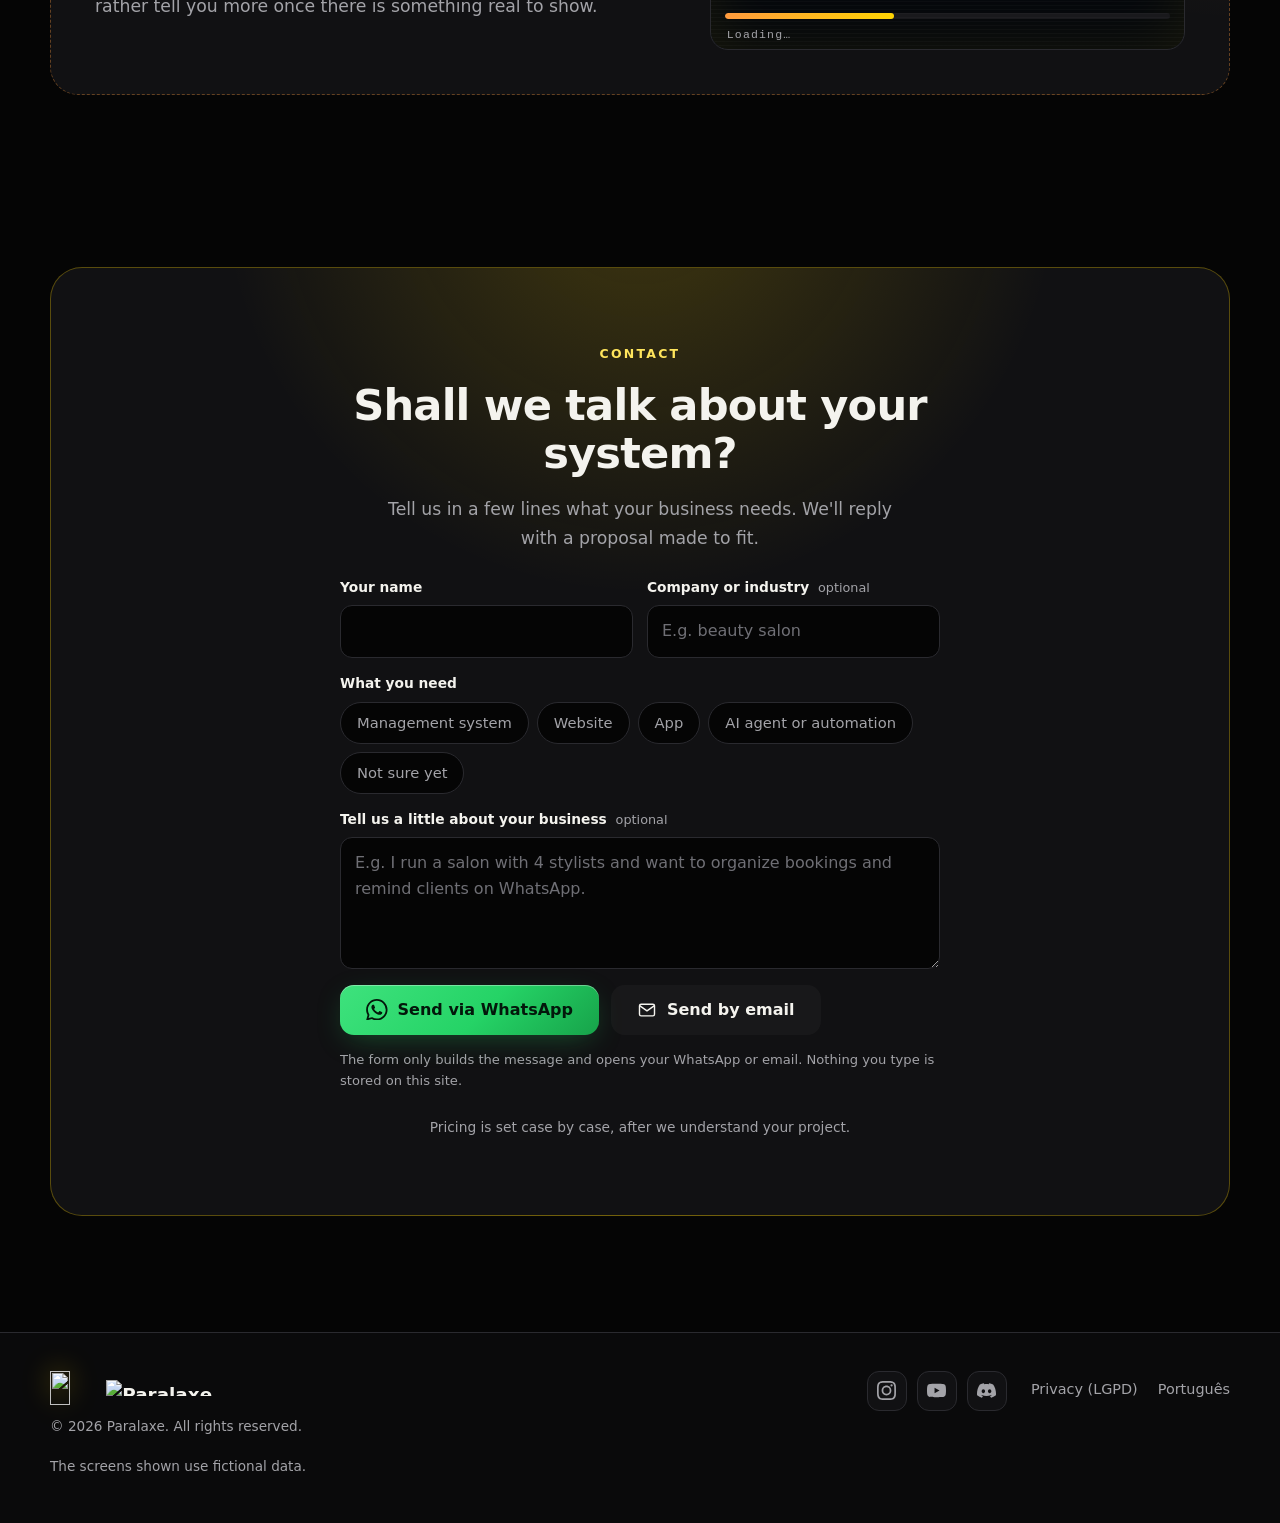
==== commit 30a9fcfd: "plano Profissional: quem paga e mensalidade por sessões Co-Authored-By: Claude Opus 5.5 <noreply@ant" ====
--- a/docs/en/index.html
+++ b/docs/en/index.html
@@ -183,7 +183,7 @@
       <p class="plan-for">For small teams that want control.</p>
       <p class="plan-price"><span class="cur">R$</span><b>229</b><span class="per">/month</span></p>
       <p class="plan-annual">or R$ 206/month on the yearly plan</p>
-      <ul><li><svg class="ico"  viewBox="0 0 24 24" fill="none" stroke="currentColor" stroke-width="1.7" stroke-linecap="round" stroke-linejoin="round" aria-hidden="true" focusable="false"><path d="M5 12.5l4.5 4.5L19 7.5"/></svg><span>Up to 6 people with access</span></li><li><svg class="ico"  viewBox="0 0 24 24" fill="none" stroke="currentColor" stroke-width="1.7" stroke-linecap="round" stroke-linejoin="round" aria-hidden="true" focusable="false"><path d="M5 12.5l4.5 4.5L19 7.5"/></svg><span>Everything in Essential</span></li><li><svg class="ico"  viewBox="0 0 24 24" fill="none" stroke="currentColor" stroke-width="1.7" stroke-linecap="round" stroke-linejoin="round" aria-hidden="true" focusable="false"><path d="M5 12.5l4.5 4.5L19 7.5"/></svg><span>Commission per professional</span></li><li><svg class="ico"  viewBox="0 0 24 24" fill="none" stroke="currentColor" stroke-width="1.7" stroke-linecap="round" stroke-linejoin="round" aria-hidden="true" focusable="false"><path d="M5 12.5l4.5 4.5L19 7.5"/></svg><span>Team time clock</span></li><li><svg class="ico"  viewBox="0 0 24 24" fill="none" stroke="currentColor" stroke-width="1.7" stroke-linecap="round" stroke-linejoin="round" aria-hidden="true" focusable="false"><path d="M5 12.5l4.5 4.5L19 7.5"/></svg><span>Service invoices (Brazil)</span></li></ul>
+      <ul><li><svg class="ico"  viewBox="0 0 24 24" fill="none" stroke="currentColor" stroke-width="1.7" stroke-linecap="round" stroke-linejoin="round" aria-hidden="true" focusable="false"><path d="M5 12.5l4.5 4.5L19 7.5"/></svg><span>Up to 6 people with access</span></li><li><svg class="ico"  viewBox="0 0 24 24" fill="none" stroke="currentColor" stroke-width="1.7" stroke-linecap="round" stroke-linejoin="round" aria-hidden="true" focusable="false"><path d="M5 12.5l4.5 4.5L19 7.5"/></svg><span>Everything in Essential</span></li><li><svg class="ico"  viewBox="0 0 24 24" fill="none" stroke="currentColor" stroke-width="1.7" stroke-linecap="round" stroke-linejoin="round" aria-hidden="true" focusable="false"><path d="M5 12.5l4.5 4.5L19 7.5"/></svg><span>Commission per professional</span></li><li><svg class="ico"  viewBox="0 0 24 24" fill="none" stroke="currentColor" stroke-width="1.7" stroke-linecap="round" stroke-linejoin="round" aria-hidden="true" focusable="false"><path d="M5 12.5l4.5 4.5L19 7.5"/></svg><span>Team time clock</span></li><li><svg class="ico"  viewBox="0 0 24 24" fill="none" stroke="currentColor" stroke-width="1.7" stroke-linecap="round" stroke-linejoin="round" aria-hidden="true" focusable="false"><path d="M5 12.5l4.5 4.5L19 7.5"/></svg><span>Service invoices (Brazil)</span></li><li><svg class="ico"  viewBox="0 0 24 24" fill="none" stroke="currentColor" stroke-width="1.7" stroke-linecap="round" stroke-linejoin="round" aria-hidden="true" focusable="false"><path d="M5 12.5l4.5 4.5L19 7.5"/></svg><span>Who pays: receipts, invoices and billing in the guardian's name</span></li><li><svg class="ico"  viewBox="0 0 24 24" fill="none" stroke="currentColor" stroke-width="1.7" stroke-linecap="round" stroke-linejoin="round" aria-hidden="true" focusable="false"><path d="M5 12.5l4.5 4.5L19 7.5"/></svg><span>Session-based memberships: counts the month's sessions and suggests the amount</span></li></ul>
       <a class="btn  plan-cta" href="https://one.paralaxestudio.com/cadastro?nicho=salao&amp;plano=profissional" data-plan="profissional" target="_blank" rel="noopener">Start with Professional</a>
     </article><article class="plan" data-reveal style="--d:180ms">
       
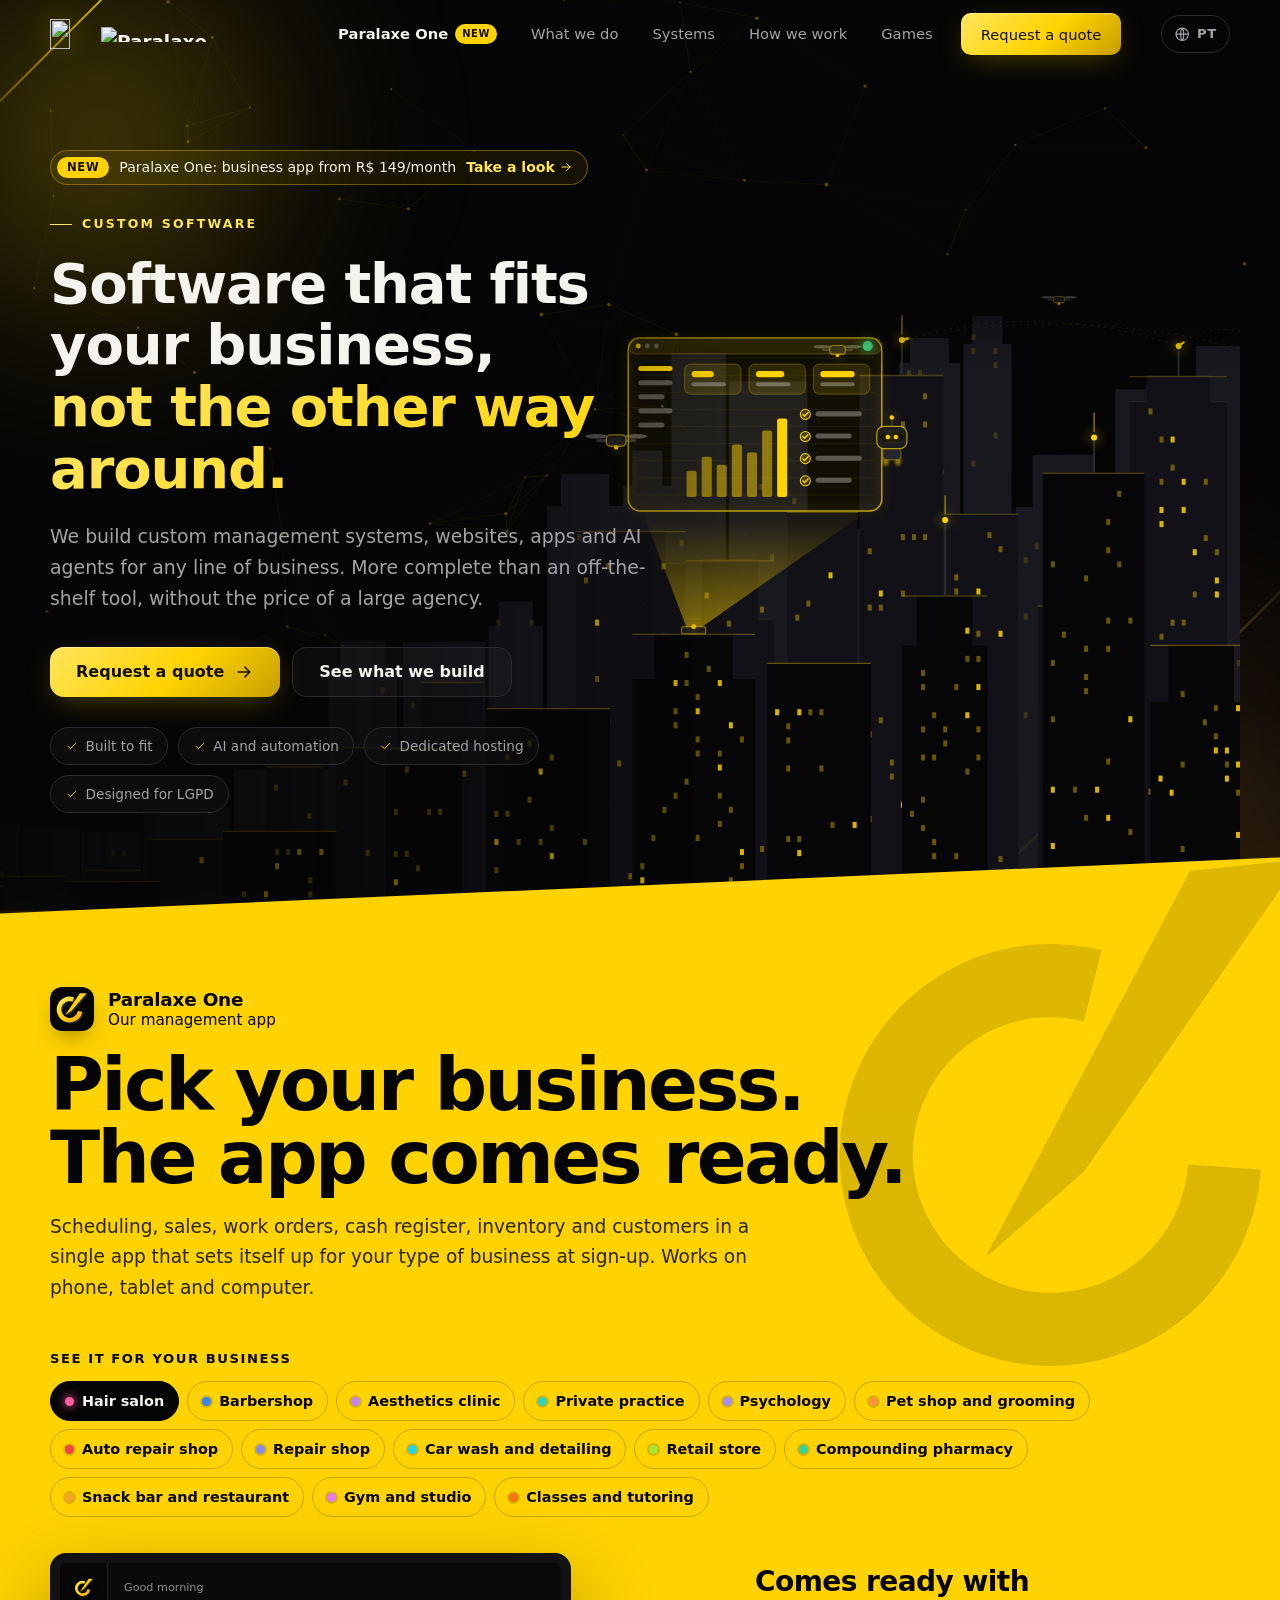
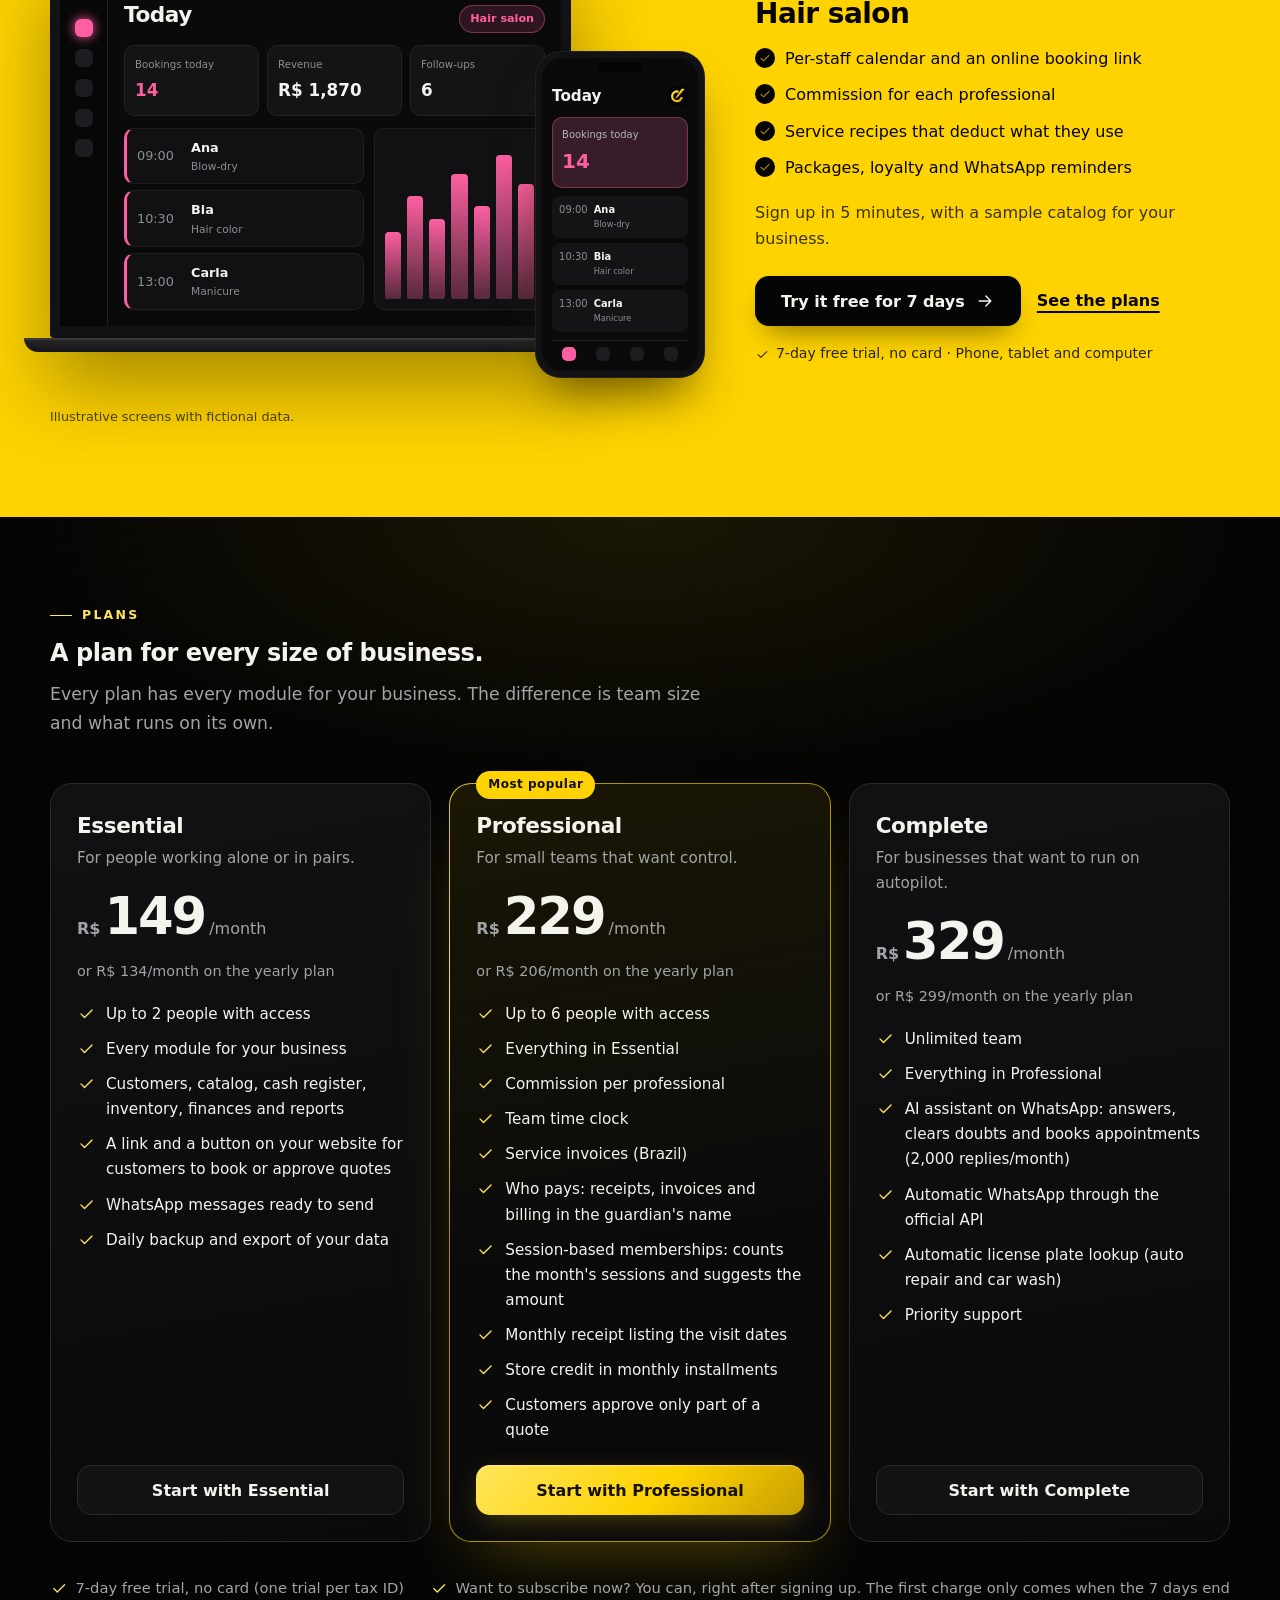
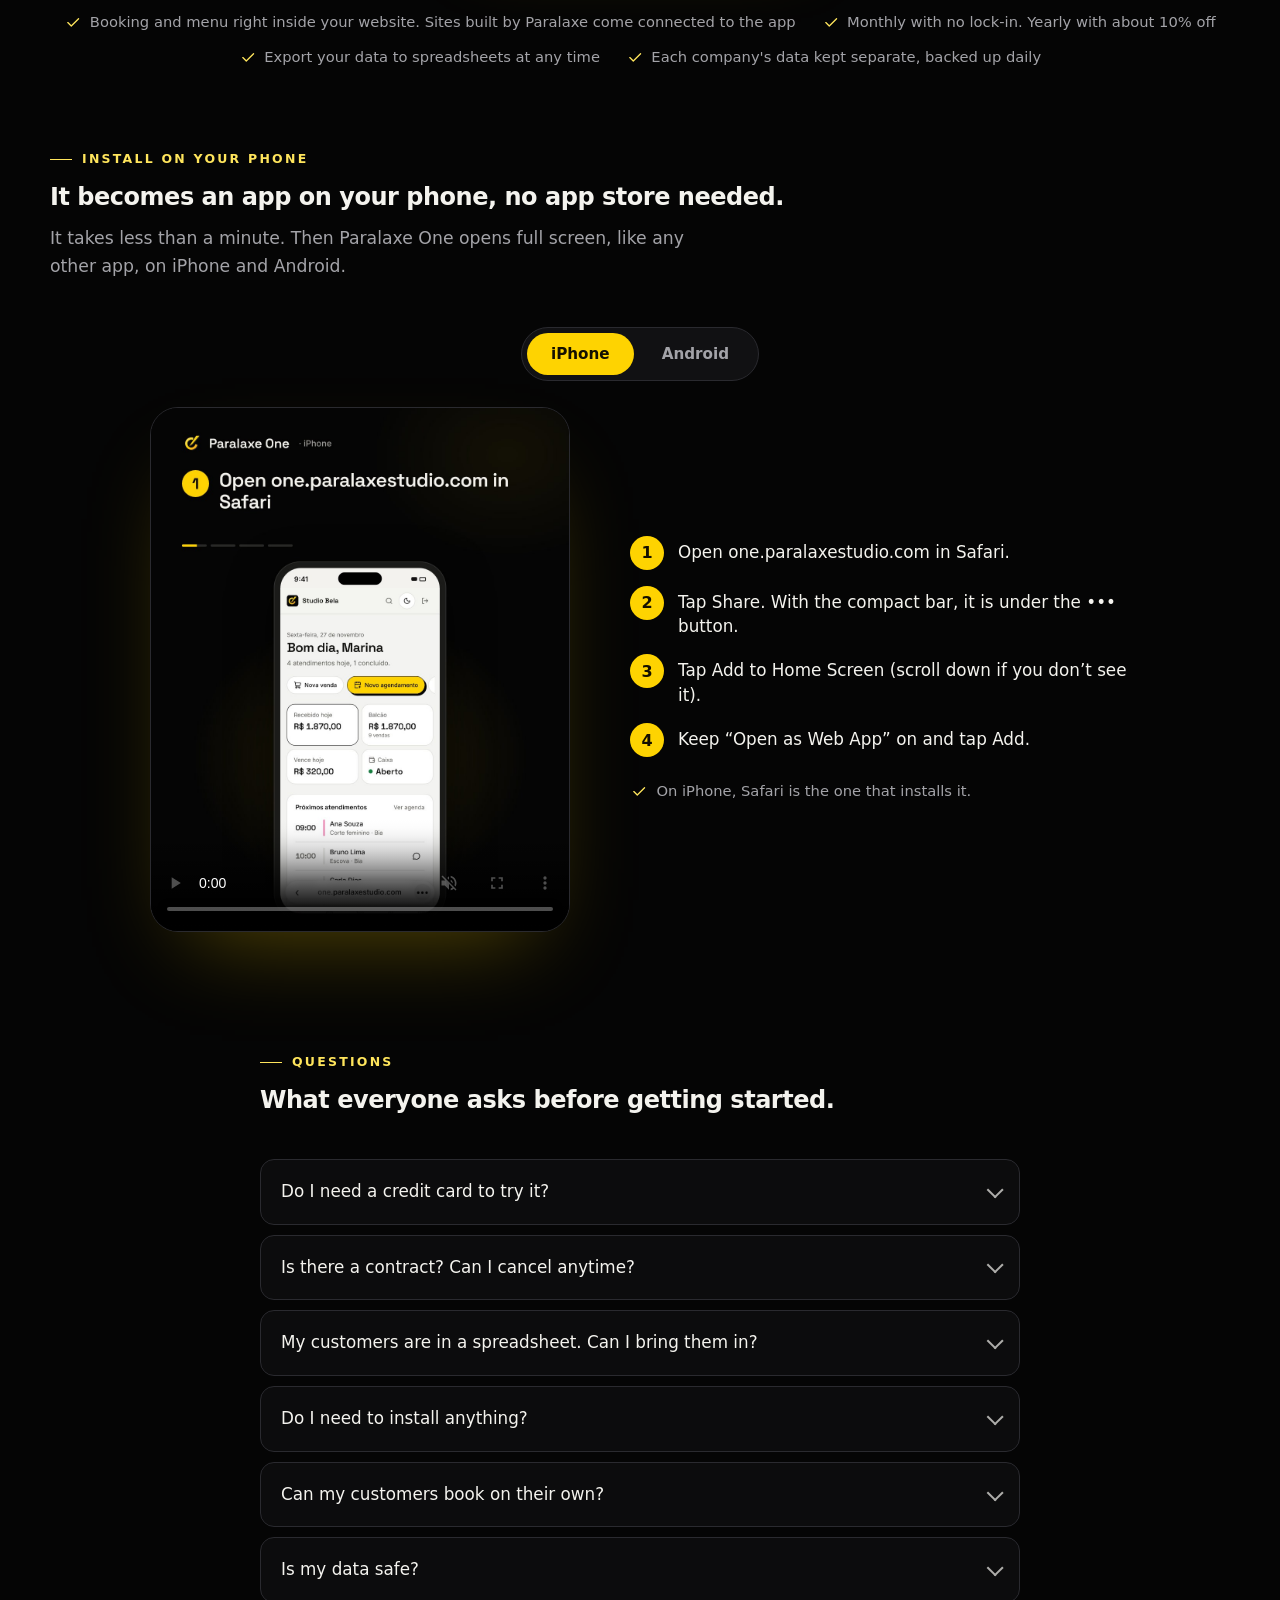
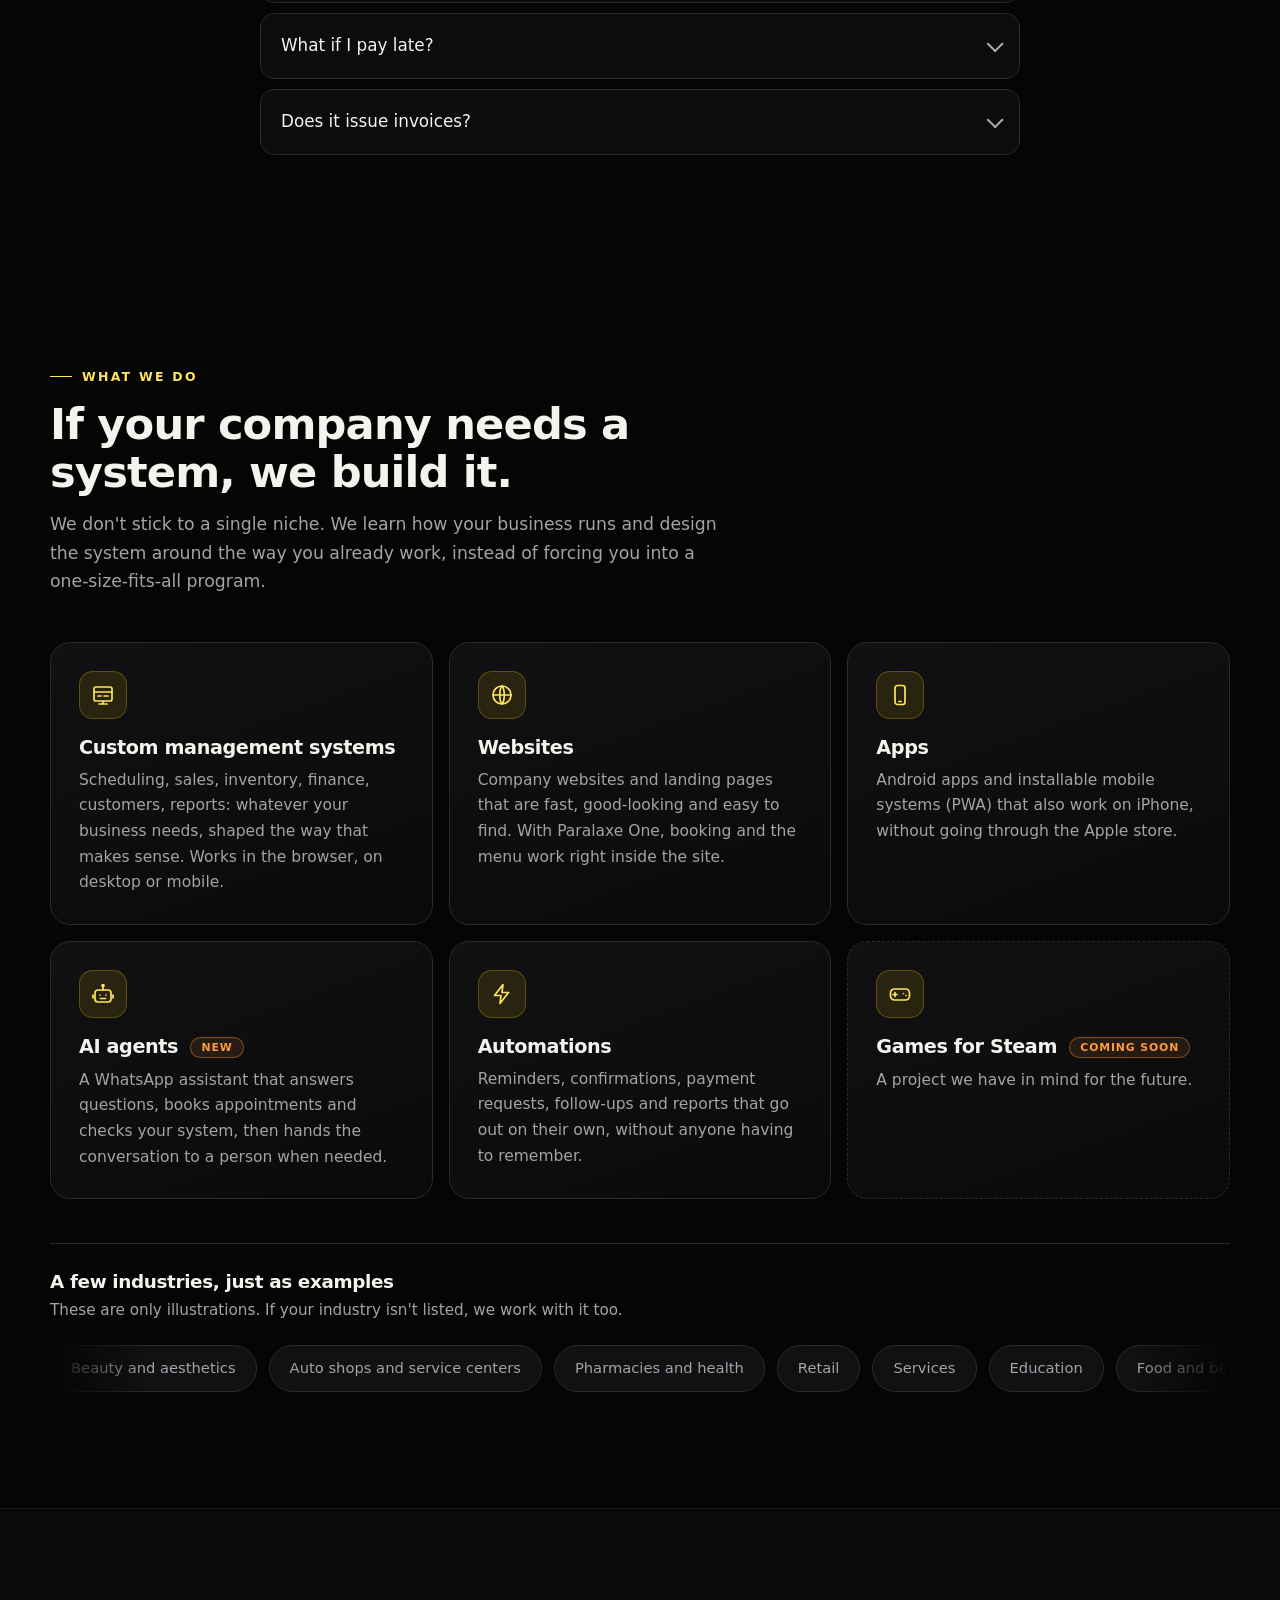
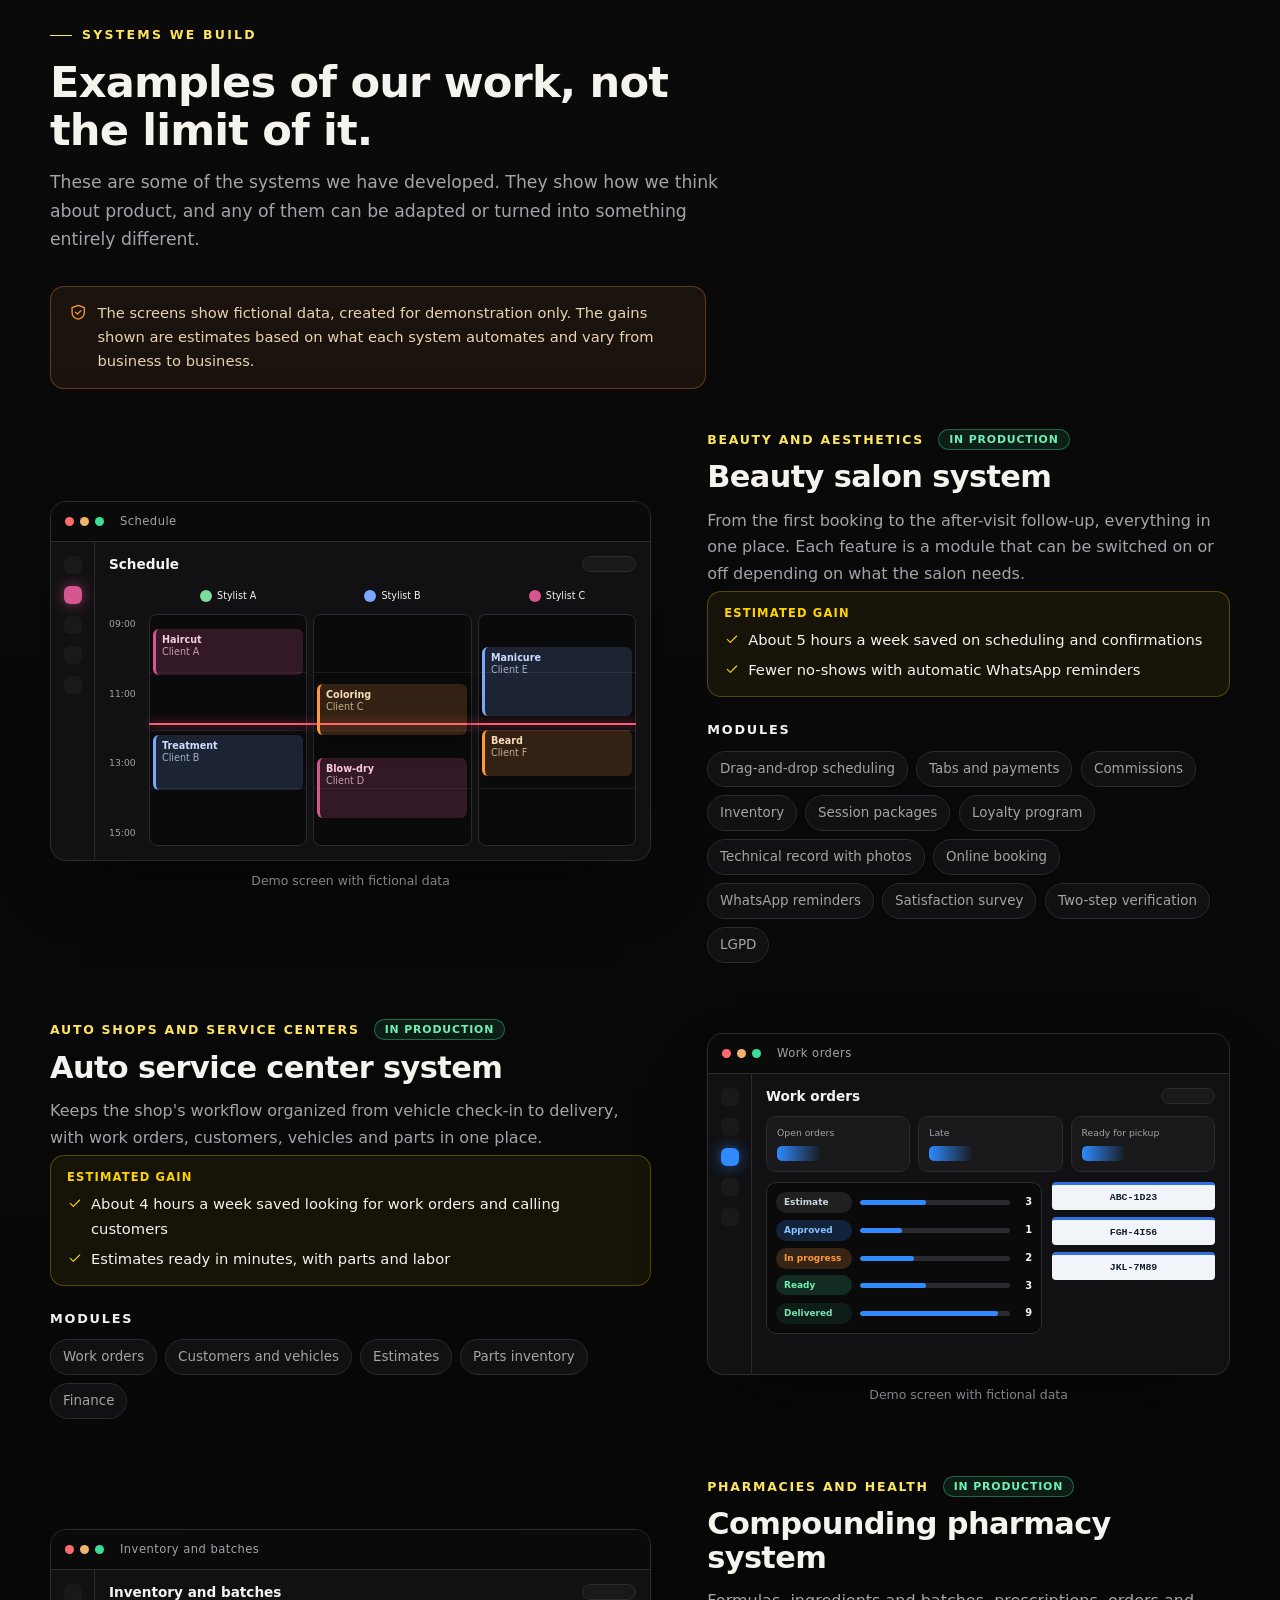
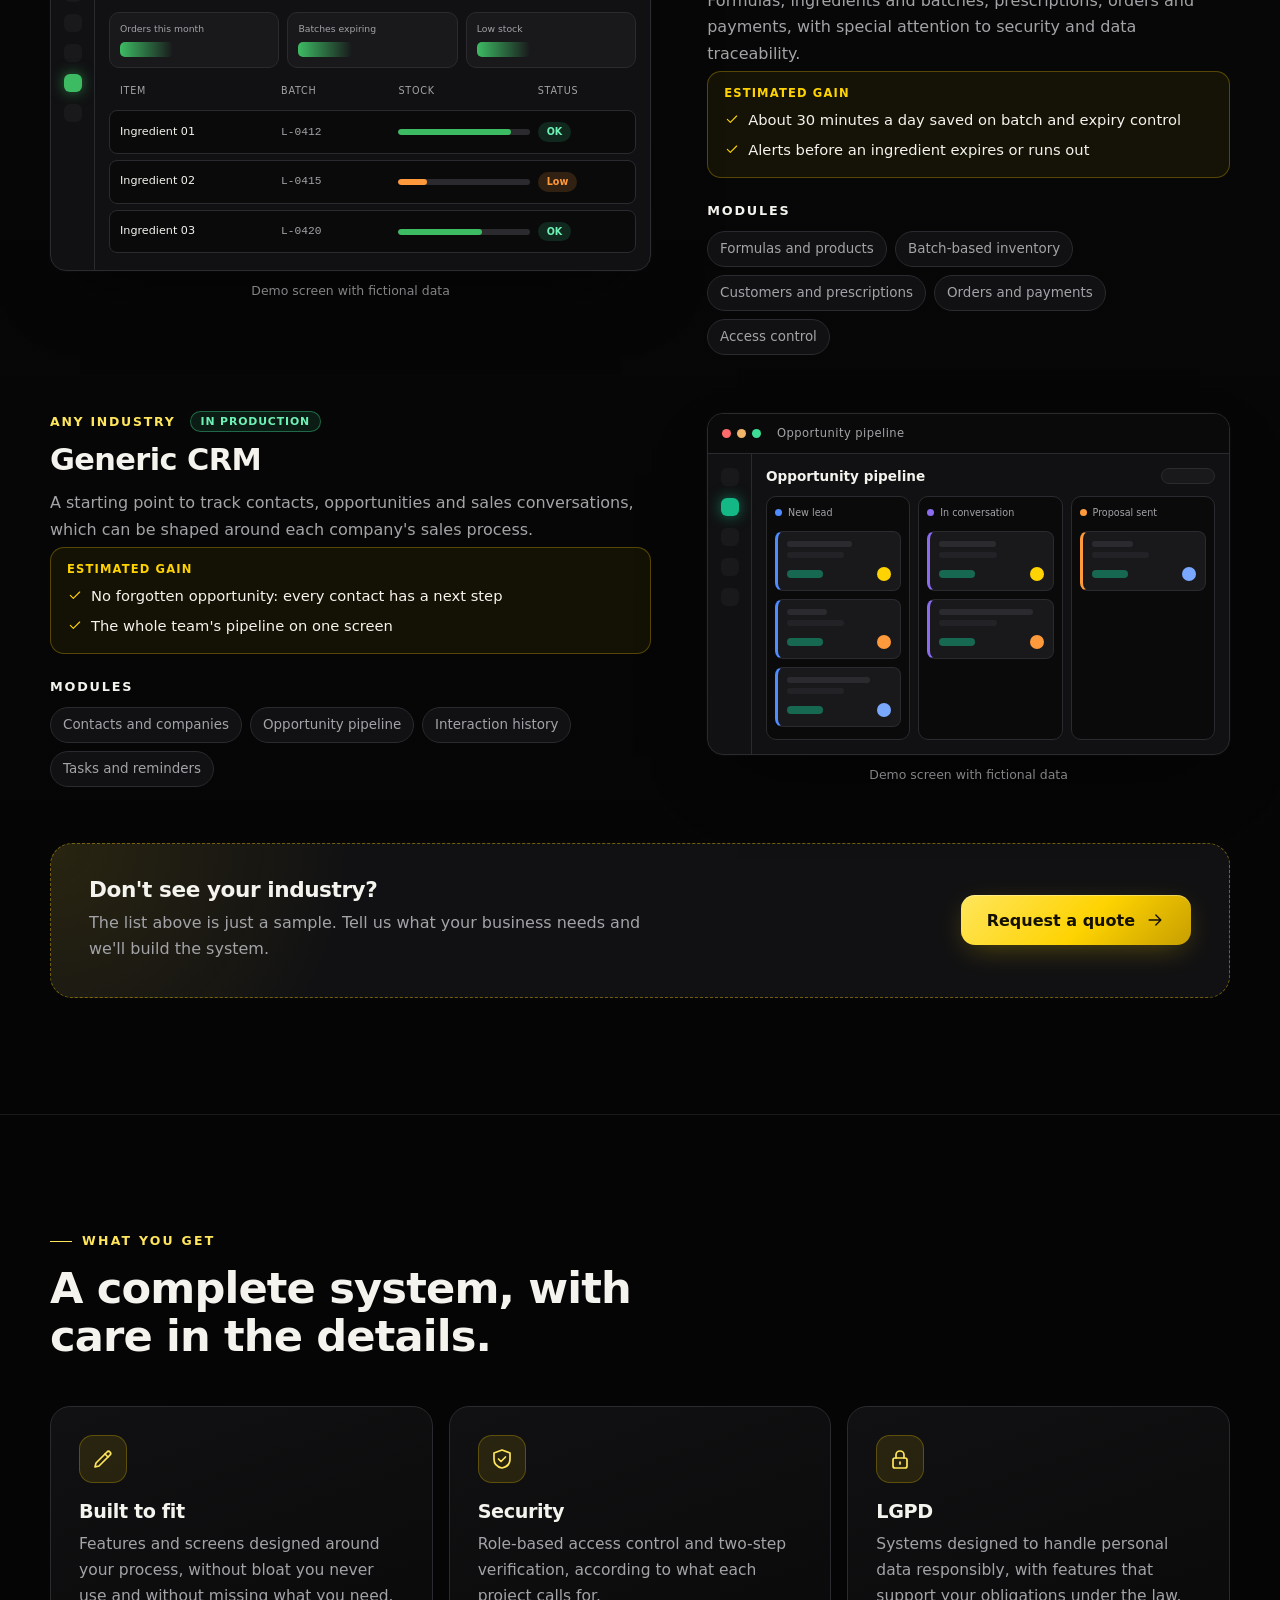
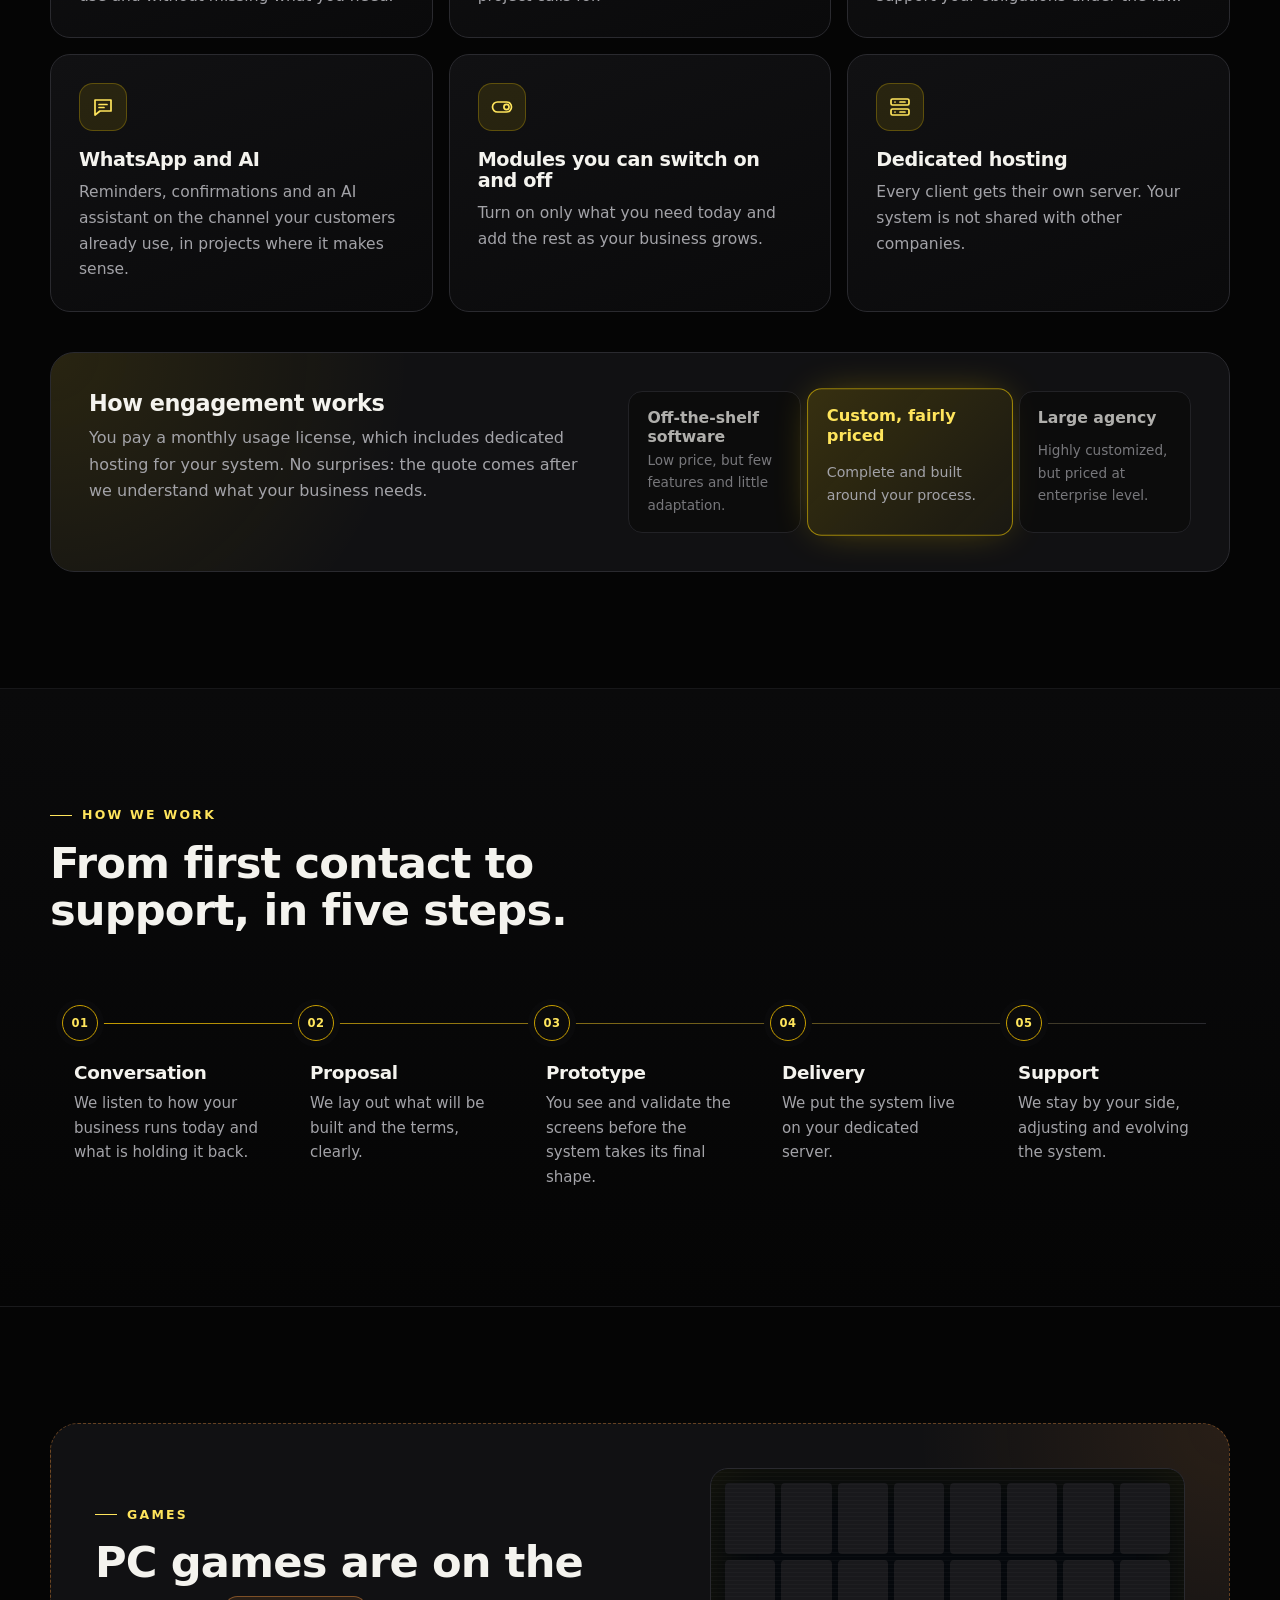
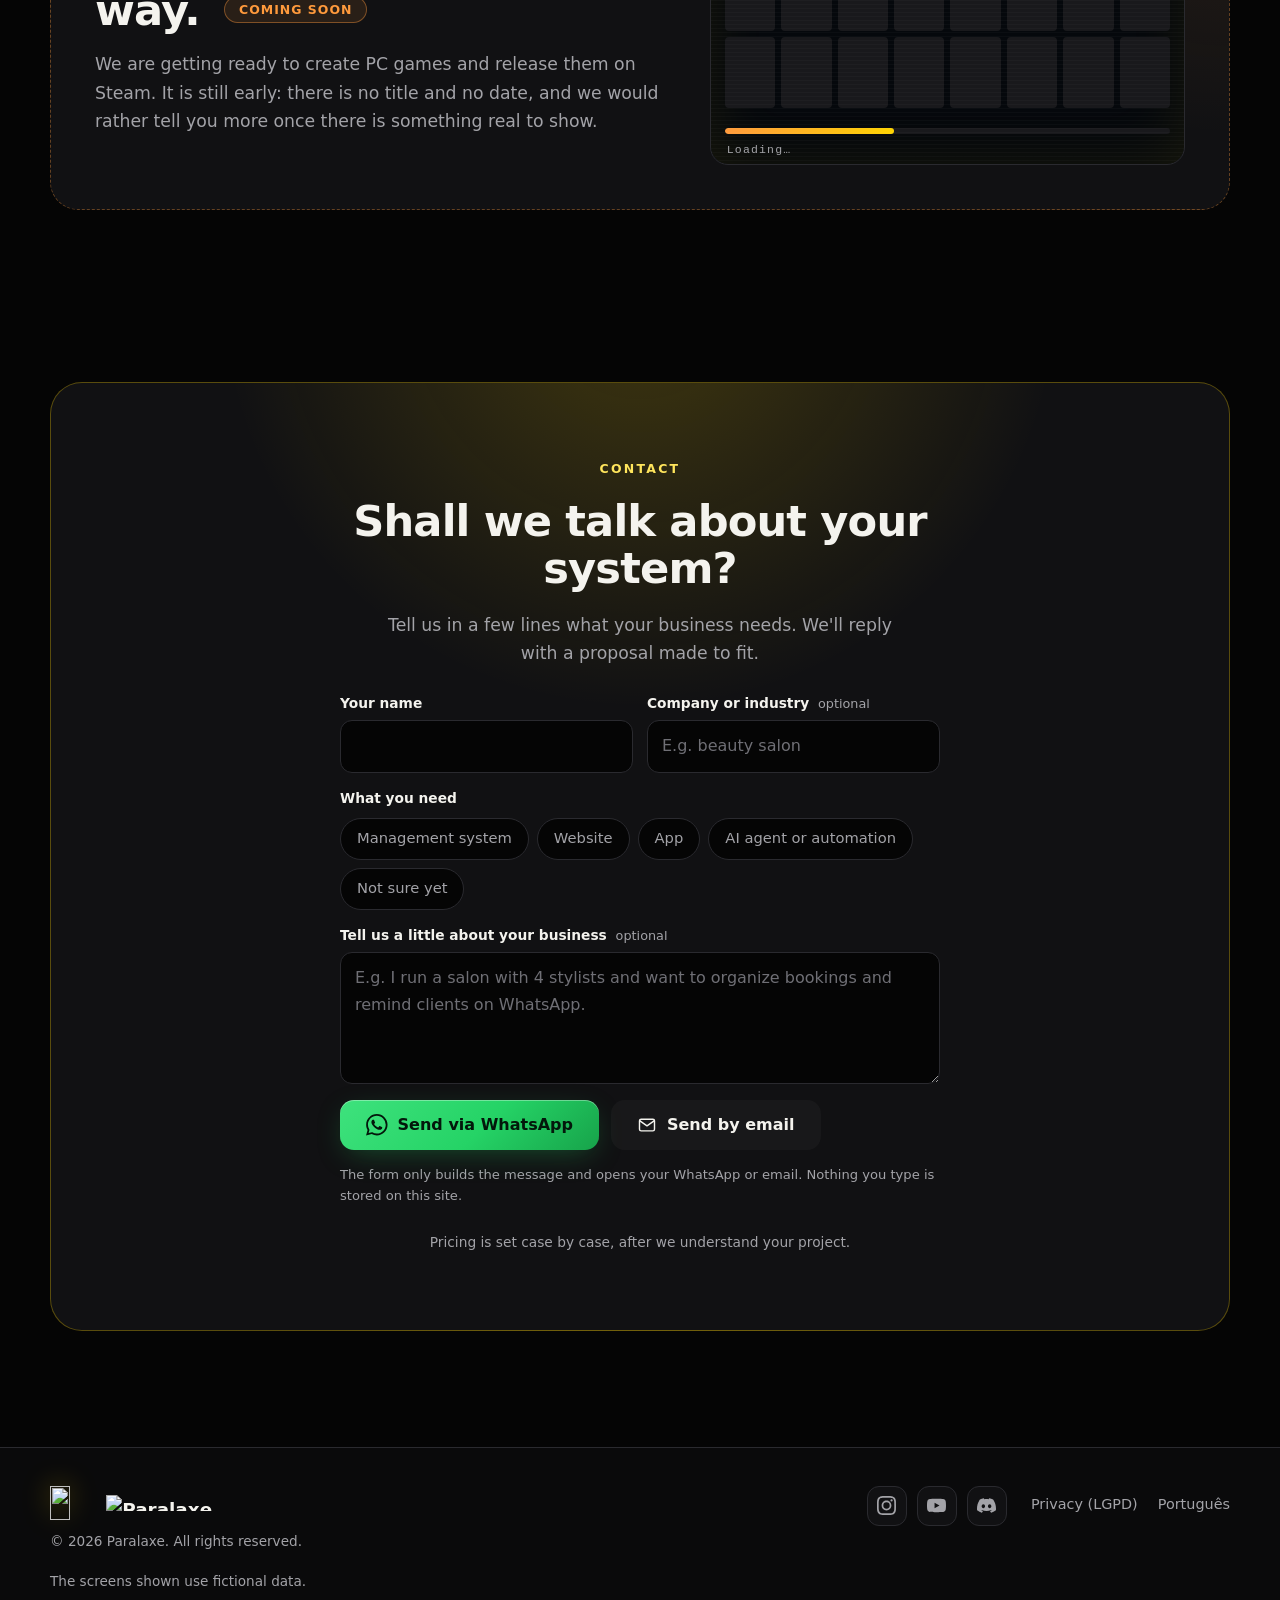
==== commit 5ae6b7c4: "plano Profissional: recibo do mês, crediário e aprovação parcial Co-Authored-By: Claude Opus 5.5 <no" ====
--- a/docs/en/index.html
+++ b/docs/en/index.html
@@ -183,7 +183,7 @@
       <p class="plan-for">For small teams that want control.</p>
       <p class="plan-price"><span class="cur">R$</span><b>229</b><span class="per">/month</span></p>
       <p class="plan-annual">or R$ 206/month on the yearly plan</p>
-      <ul><li><svg class="ico"  viewBox="0 0 24 24" fill="none" stroke="currentColor" stroke-width="1.7" stroke-linecap="round" stroke-linejoin="round" aria-hidden="true" focusable="false"><path d="M5 12.5l4.5 4.5L19 7.5"/></svg><span>Up to 6 people with access</span></li><li><svg class="ico"  viewBox="0 0 24 24" fill="none" stroke="currentColor" stroke-width="1.7" stroke-linecap="round" stroke-linejoin="round" aria-hidden="true" focusable="false"><path d="M5 12.5l4.5 4.5L19 7.5"/></svg><span>Everything in Essential</span></li><li><svg class="ico"  viewBox="0 0 24 24" fill="none" stroke="currentColor" stroke-width="1.7" stroke-linecap="round" stroke-linejoin="round" aria-hidden="true" focusable="false"><path d="M5 12.5l4.5 4.5L19 7.5"/></svg><span>Commission per professional</span></li><li><svg class="ico"  viewBox="0 0 24 24" fill="none" stroke="currentColor" stroke-width="1.7" stroke-linecap="round" stroke-linejoin="round" aria-hidden="true" focusable="false"><path d="M5 12.5l4.5 4.5L19 7.5"/></svg><span>Team time clock</span></li><li><svg class="ico"  viewBox="0 0 24 24" fill="none" stroke="currentColor" stroke-width="1.7" stroke-linecap="round" stroke-linejoin="round" aria-hidden="true" focusable="false"><path d="M5 12.5l4.5 4.5L19 7.5"/></svg><span>Service invoices (Brazil)</span></li><li><svg class="ico"  viewBox="0 0 24 24" fill="none" stroke="currentColor" stroke-width="1.7" stroke-linecap="round" stroke-linejoin="round" aria-hidden="true" focusable="false"><path d="M5 12.5l4.5 4.5L19 7.5"/></svg><span>Who pays: receipts, invoices and billing in the guardian's name</span></li><li><svg class="ico"  viewBox="0 0 24 24" fill="none" stroke="currentColor" stroke-width="1.7" stroke-linecap="round" stroke-linejoin="round" aria-hidden="true" focusable="false"><path d="M5 12.5l4.5 4.5L19 7.5"/></svg><span>Session-based memberships: counts the month's sessions and suggests the amount</span></li></ul>
+      <ul><li><svg class="ico"  viewBox="0 0 24 24" fill="none" stroke="currentColor" stroke-width="1.7" stroke-linecap="round" stroke-linejoin="round" aria-hidden="true" focusable="false"><path d="M5 12.5l4.5 4.5L19 7.5"/></svg><span>Up to 6 people with access</span></li><li><svg class="ico"  viewBox="0 0 24 24" fill="none" stroke="currentColor" stroke-width="1.7" stroke-linecap="round" stroke-linejoin="round" aria-hidden="true" focusable="false"><path d="M5 12.5l4.5 4.5L19 7.5"/></svg><span>Everything in Essential</span></li><li><svg class="ico"  viewBox="0 0 24 24" fill="none" stroke="currentColor" stroke-width="1.7" stroke-linecap="round" stroke-linejoin="round" aria-hidden="true" focusable="false"><path d="M5 12.5l4.5 4.5L19 7.5"/></svg><span>Commission per professional</span></li><li><svg class="ico"  viewBox="0 0 24 24" fill="none" stroke="currentColor" stroke-width="1.7" stroke-linecap="round" stroke-linejoin="round" aria-hidden="true" focusable="false"><path d="M5 12.5l4.5 4.5L19 7.5"/></svg><span>Team time clock</span></li><li><svg class="ico"  viewBox="0 0 24 24" fill="none" stroke="currentColor" stroke-width="1.7" stroke-linecap="round" stroke-linejoin="round" aria-hidden="true" focusable="false"><path d="M5 12.5l4.5 4.5L19 7.5"/></svg><span>Service invoices (Brazil)</span></li><li><svg class="ico"  viewBox="0 0 24 24" fill="none" stroke="currentColor" stroke-width="1.7" stroke-linecap="round" stroke-linejoin="round" aria-hidden="true" focusable="false"><path d="M5 12.5l4.5 4.5L19 7.5"/></svg><span>Who pays: receipts, invoices and billing in the guardian's name</span></li><li><svg class="ico"  viewBox="0 0 24 24" fill="none" stroke="currentColor" stroke-width="1.7" stroke-linecap="round" stroke-linejoin="round" aria-hidden="true" focusable="false"><path d="M5 12.5l4.5 4.5L19 7.5"/></svg><span>Session-based memberships: counts the month's sessions and suggests the amount</span></li><li><svg class="ico"  viewBox="0 0 24 24" fill="none" stroke="currentColor" stroke-width="1.7" stroke-linecap="round" stroke-linejoin="round" aria-hidden="true" focusable="false"><path d="M5 12.5l4.5 4.5L19 7.5"/></svg><span>Monthly receipt listing the visit dates</span></li><li><svg class="ico"  viewBox="0 0 24 24" fill="none" stroke="currentColor" stroke-width="1.7" stroke-linecap="round" stroke-linejoin="round" aria-hidden="true" focusable="false"><path d="M5 12.5l4.5 4.5L19 7.5"/></svg><span>Store credit in monthly installments</span></li><li><svg class="ico"  viewBox="0 0 24 24" fill="none" stroke="currentColor" stroke-width="1.7" stroke-linecap="round" stroke-linejoin="round" aria-hidden="true" focusable="false"><path d="M5 12.5l4.5 4.5L19 7.5"/></svg><span>Customers approve only part of a quote</span></li></ul>
       <a class="btn  plan-cta" href="https://one.paralaxestudio.com/cadastro?nicho=salao&amp;plano=profissional" data-plan="profissional" target="_blank" rel="noopener">Start with Professional</a>
     </article><article class="plan" data-reveal style="--d:180ms">
       
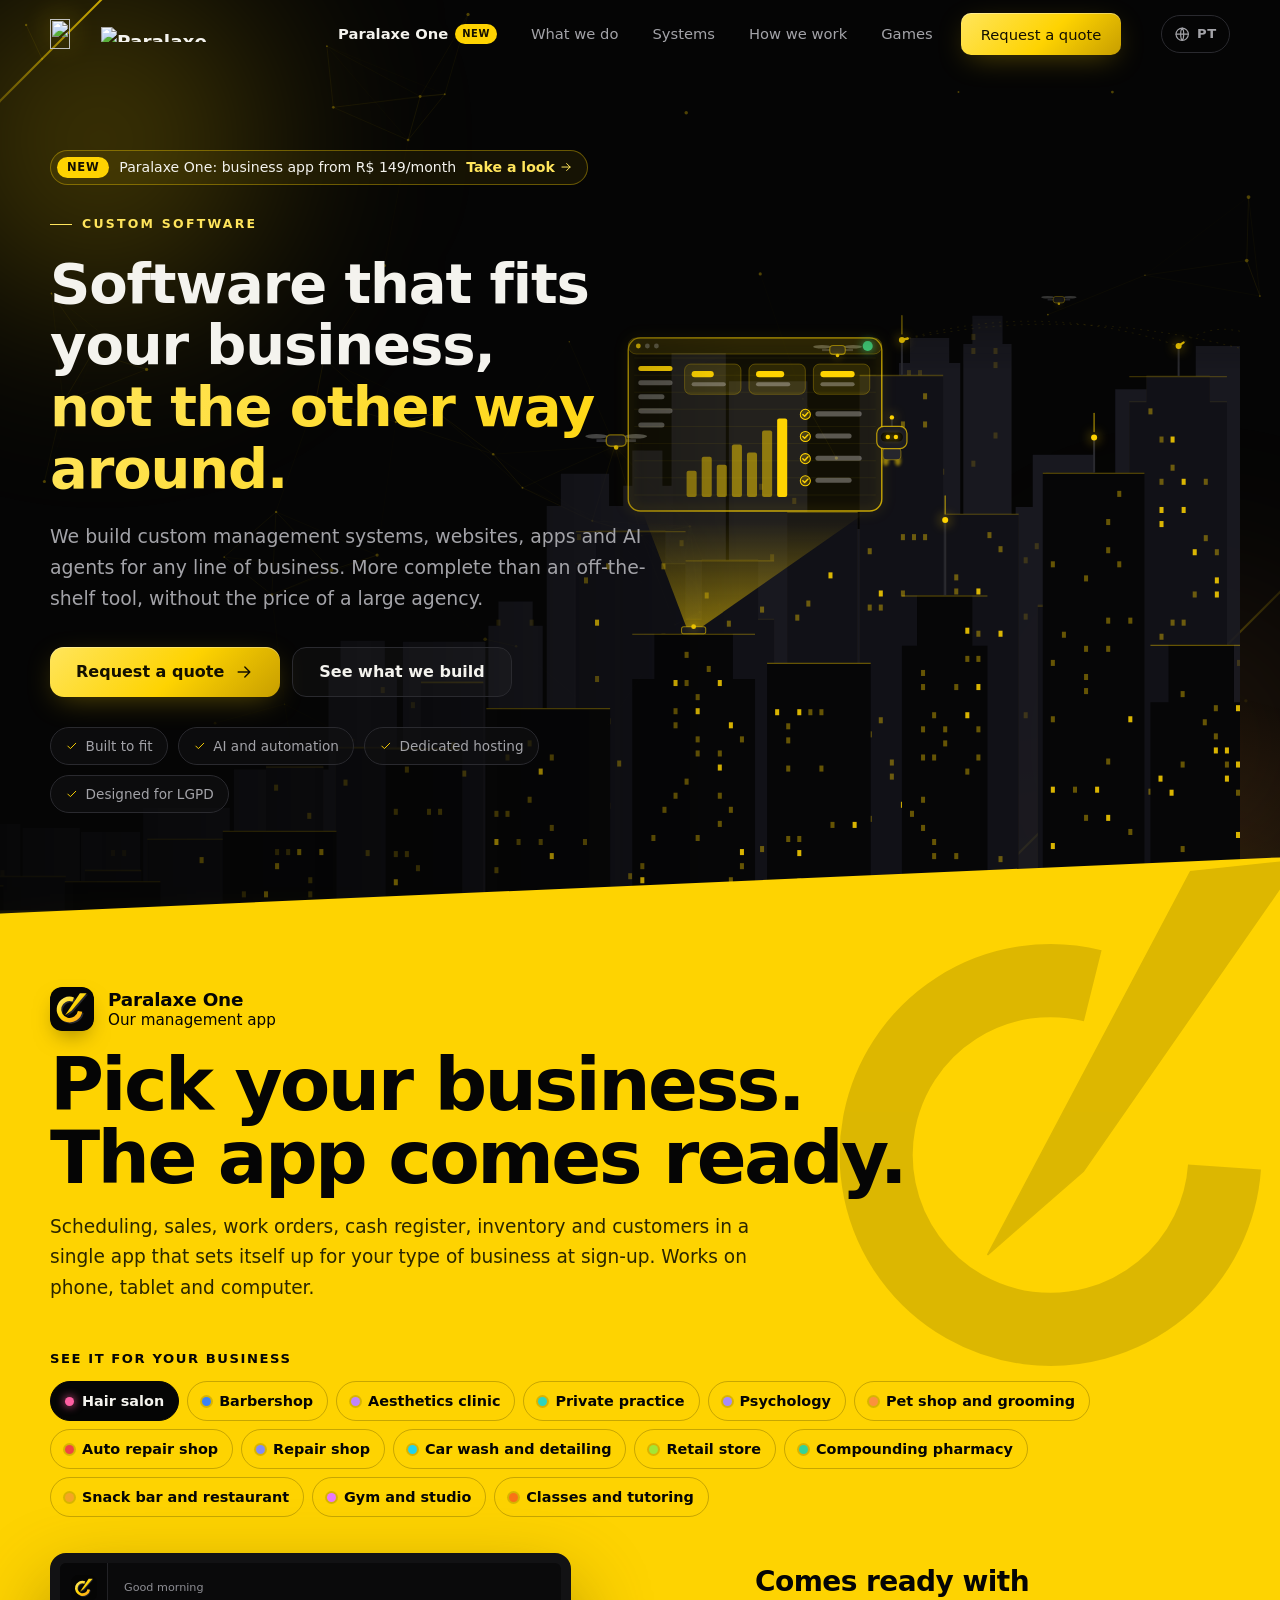
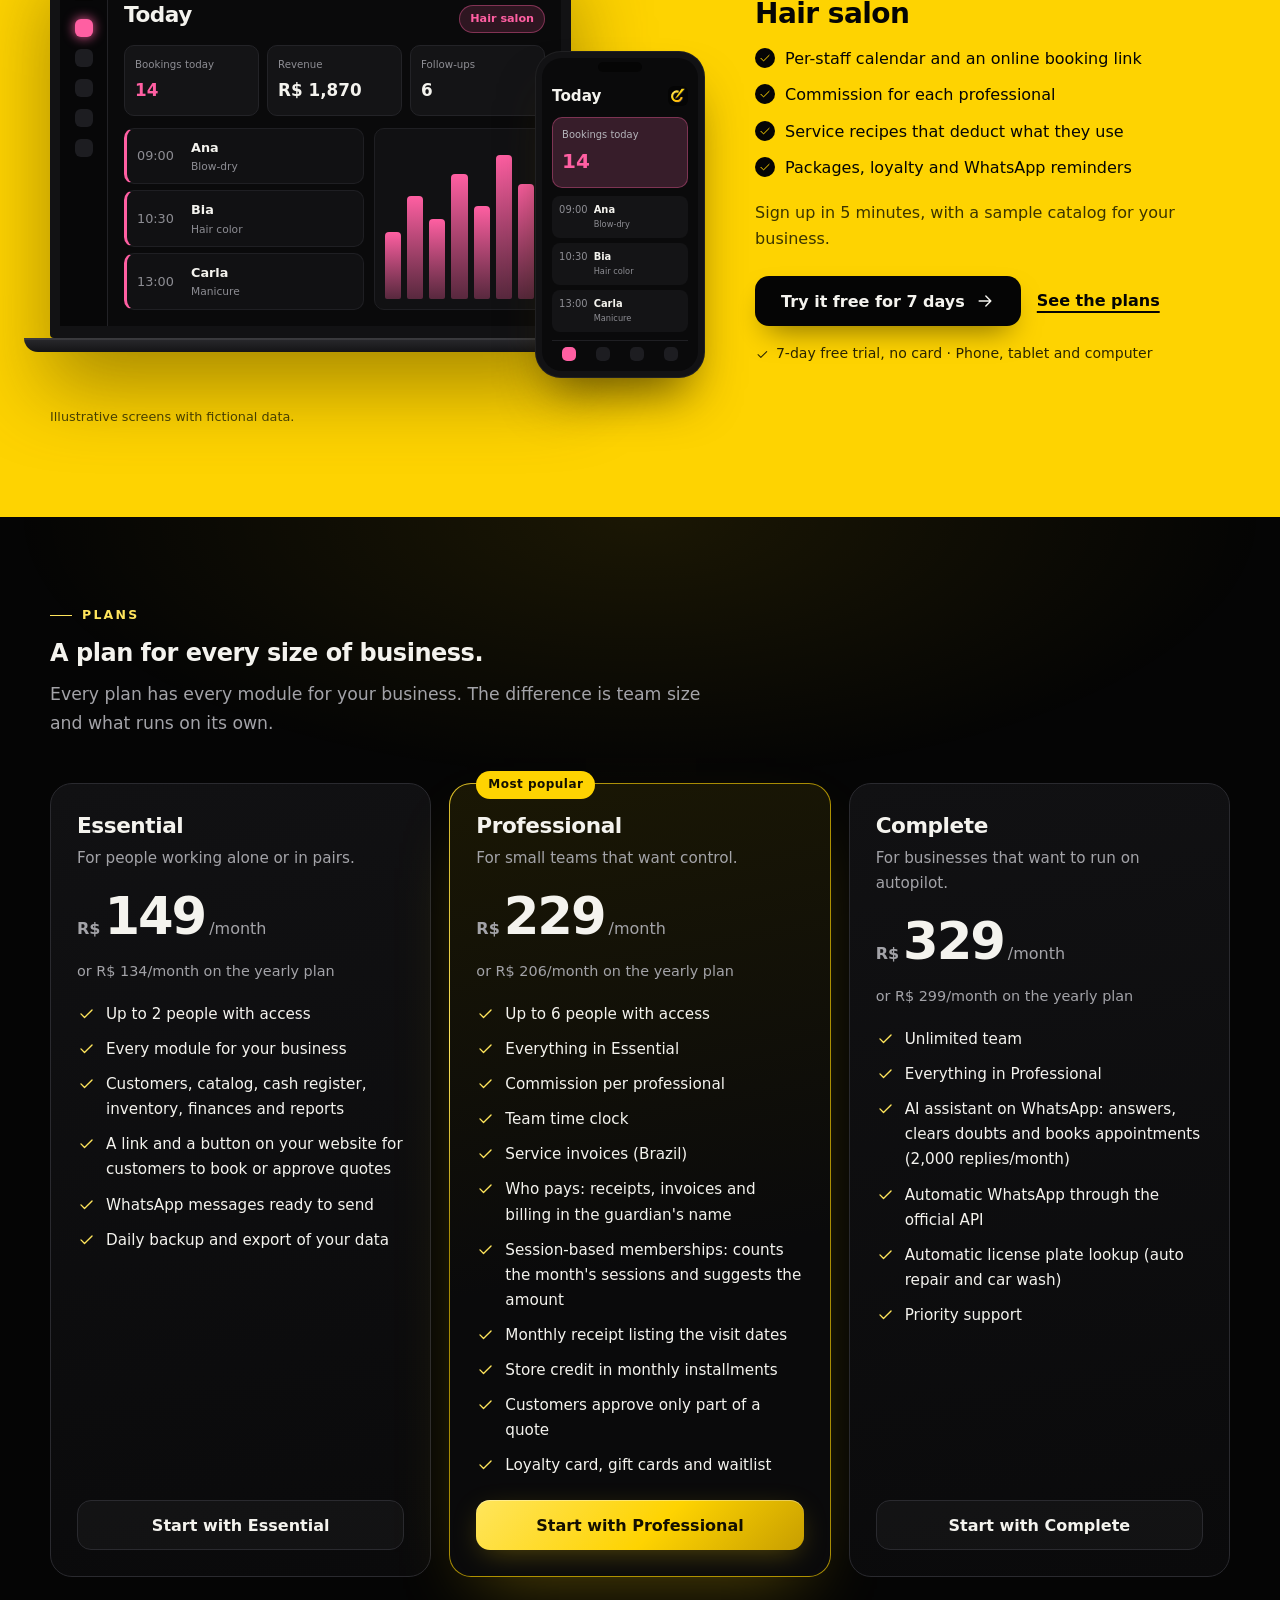
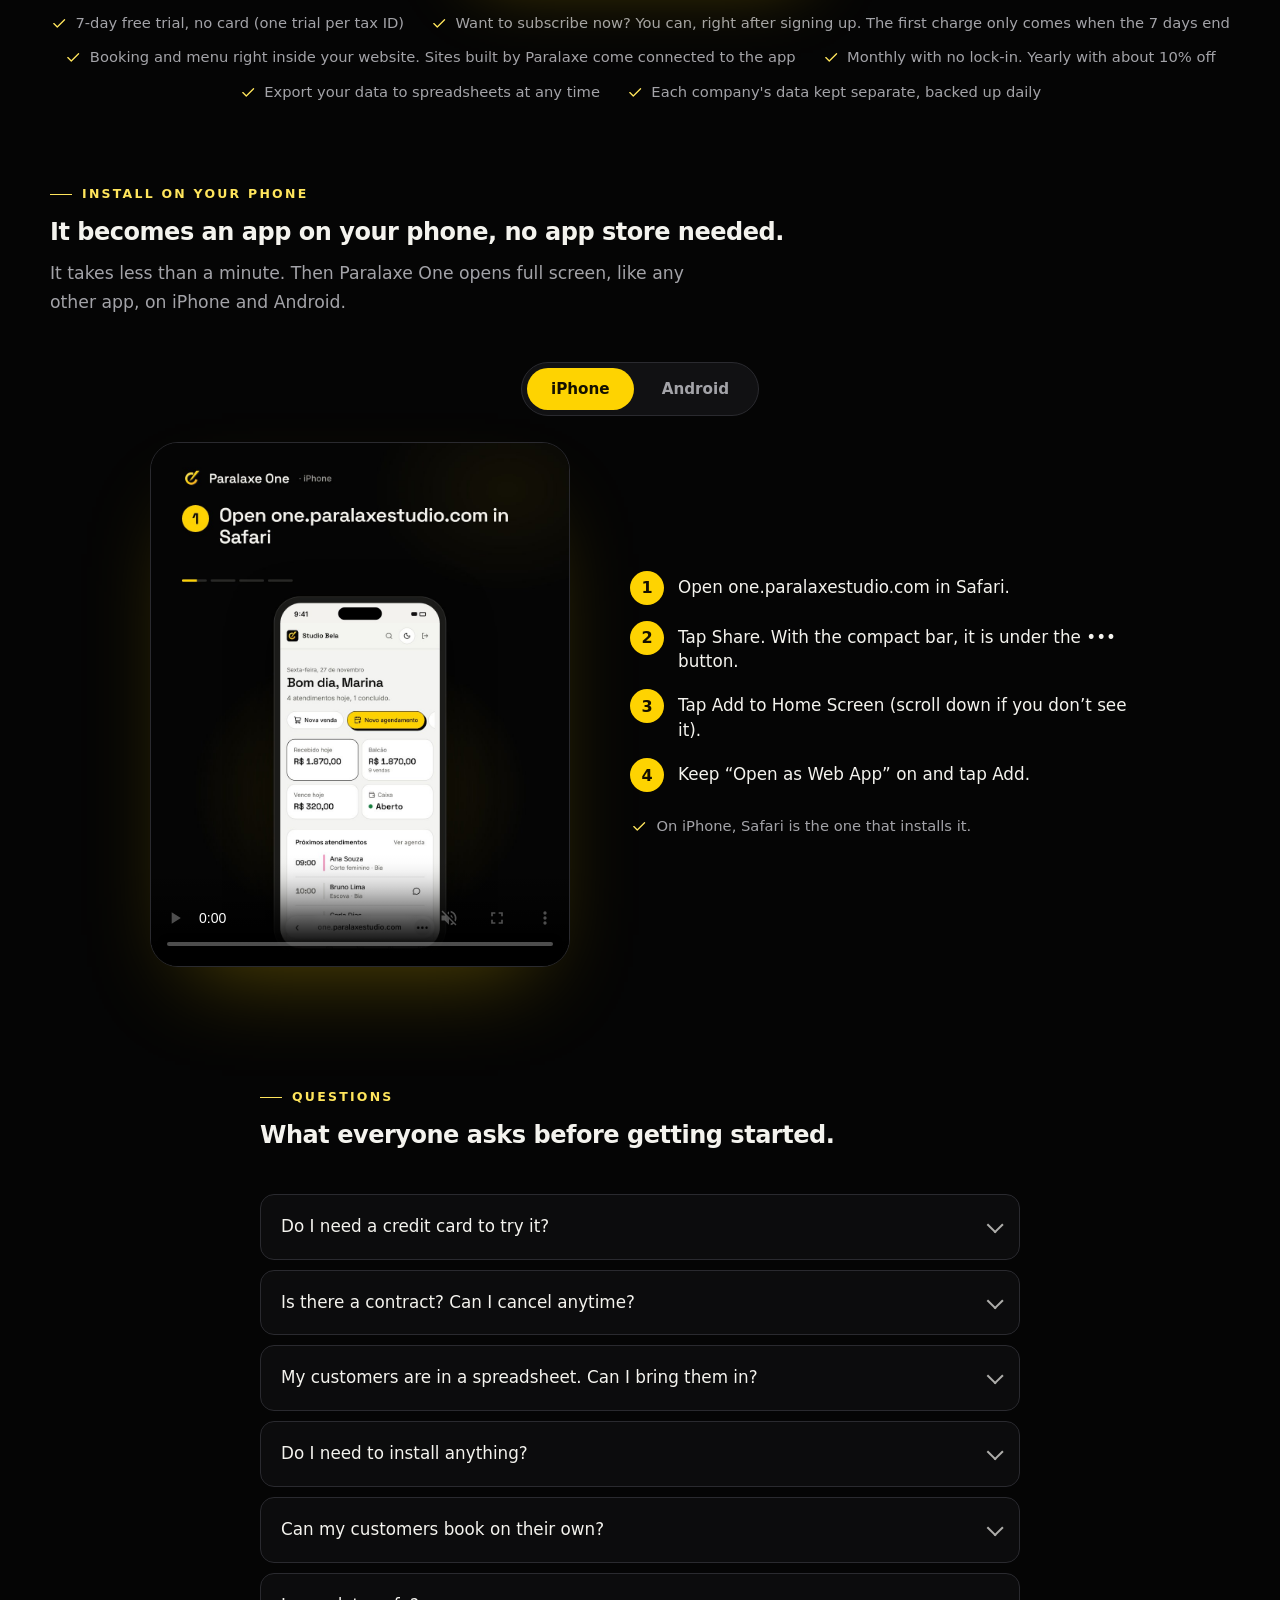
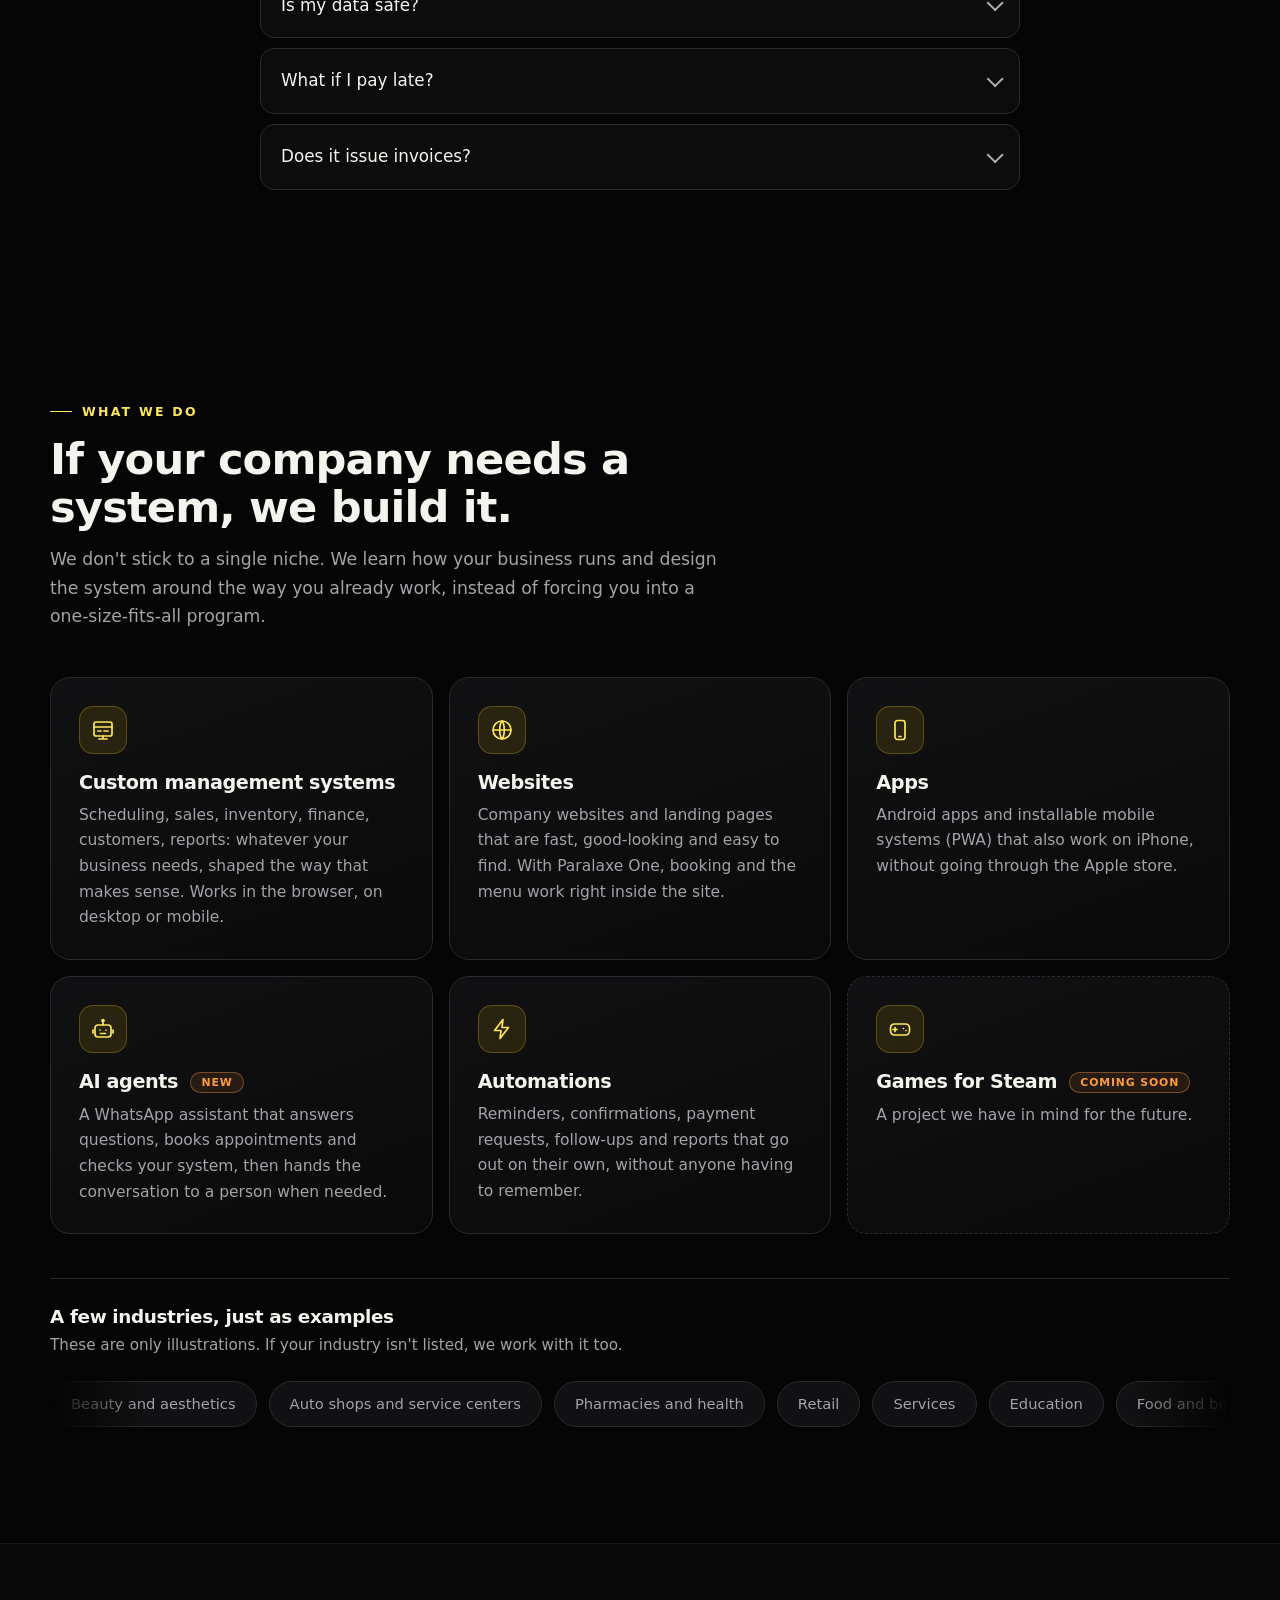
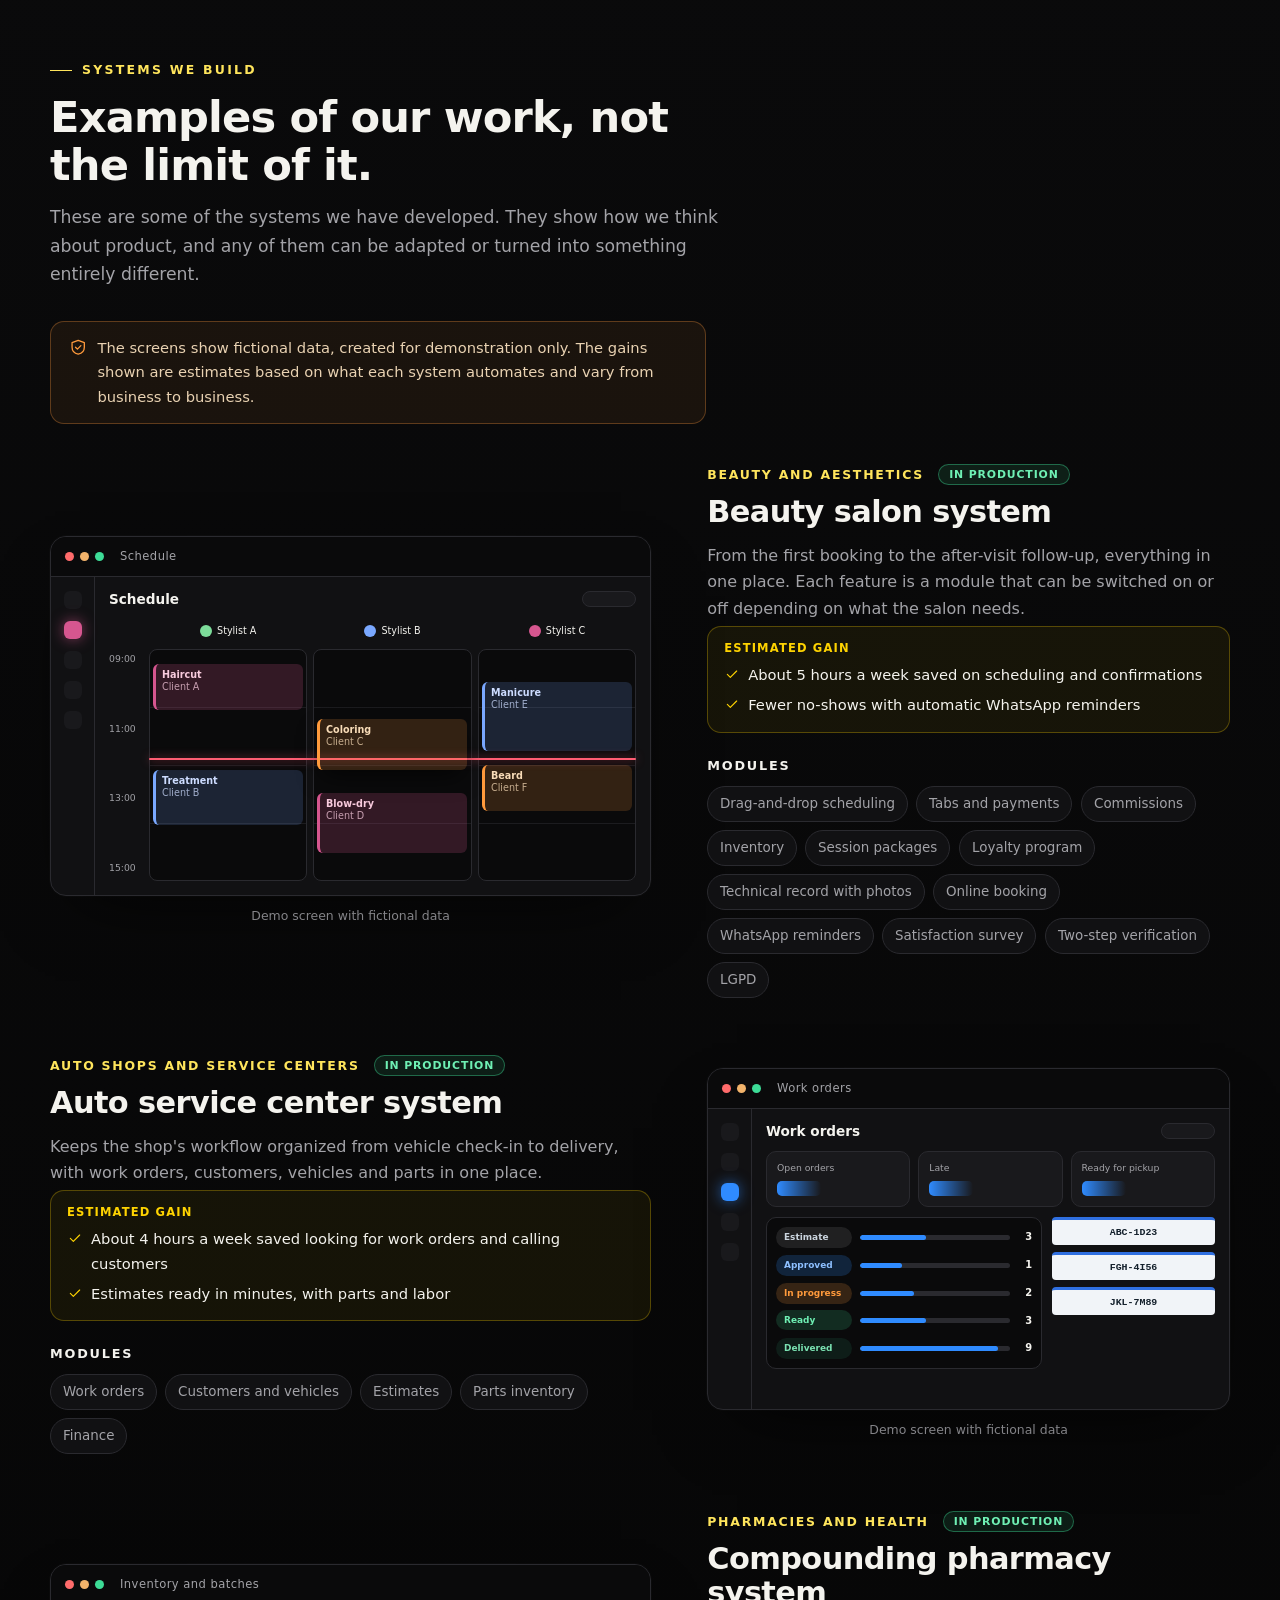
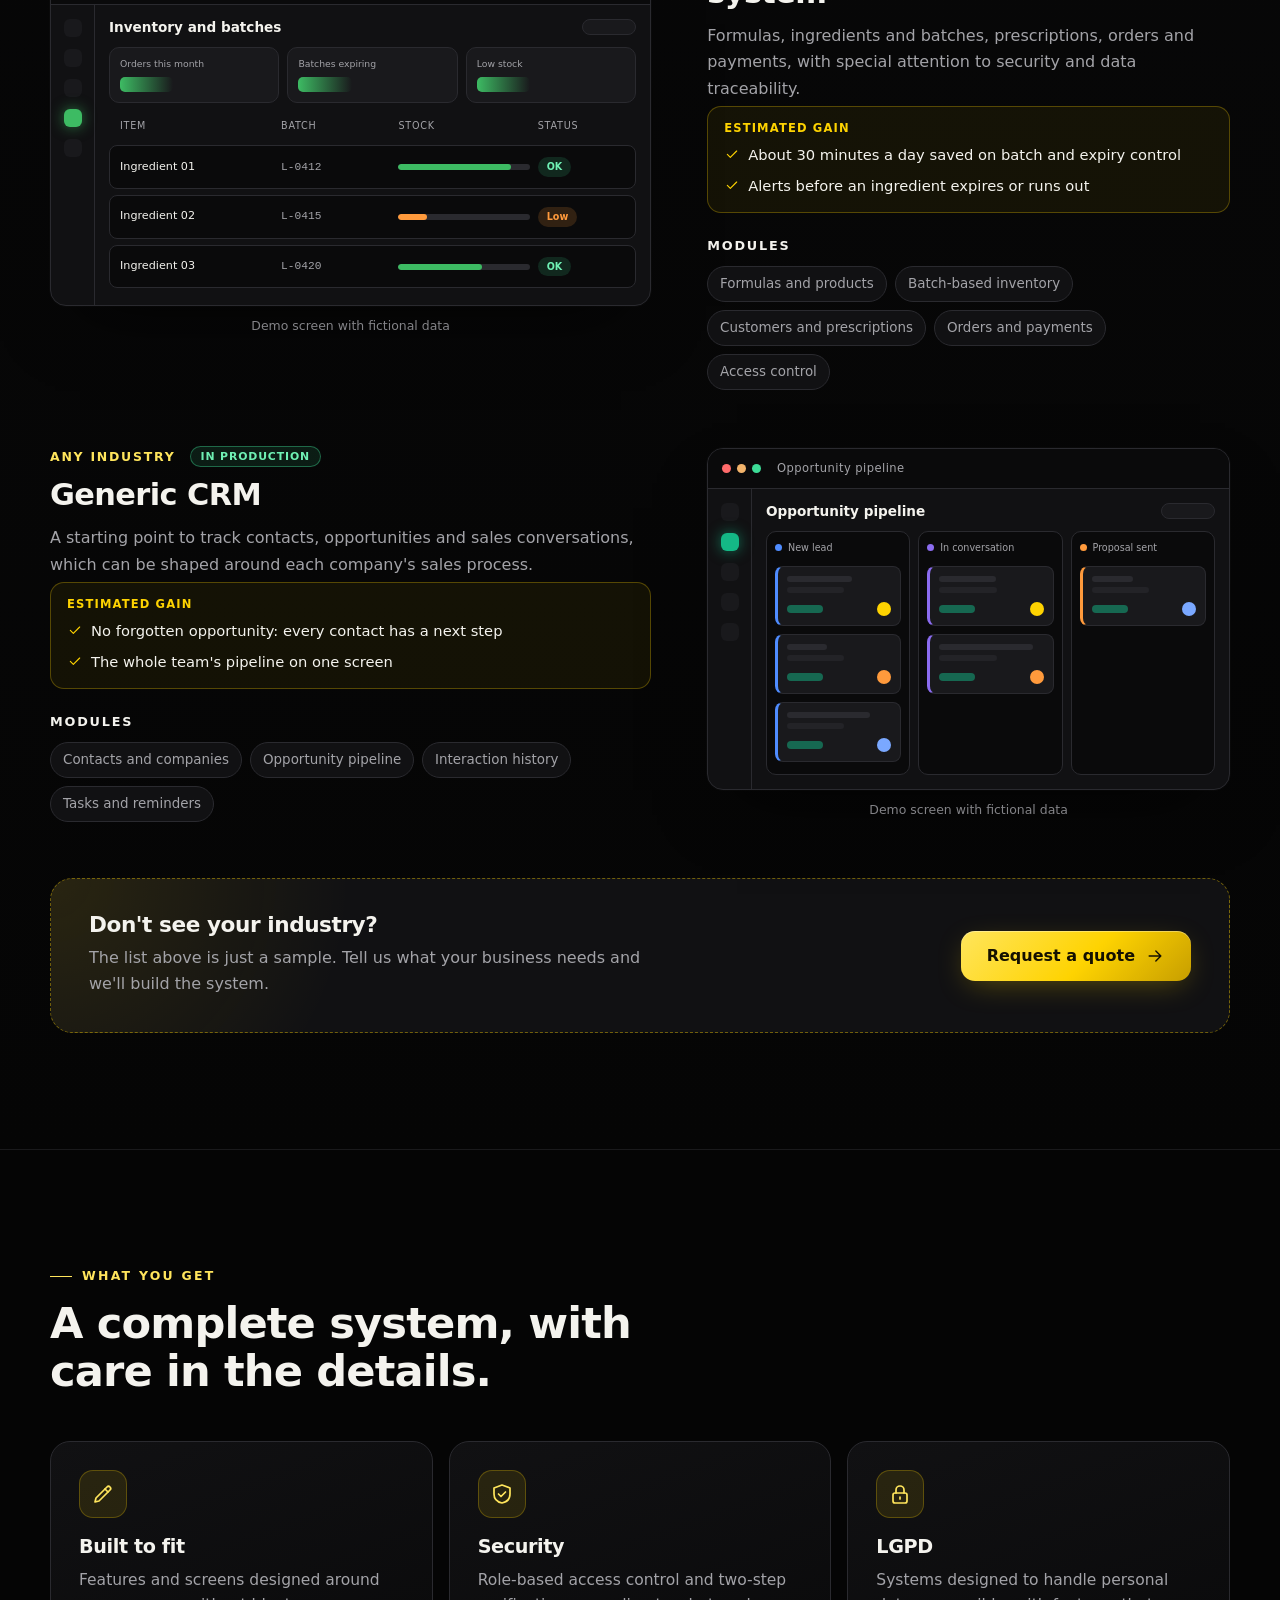
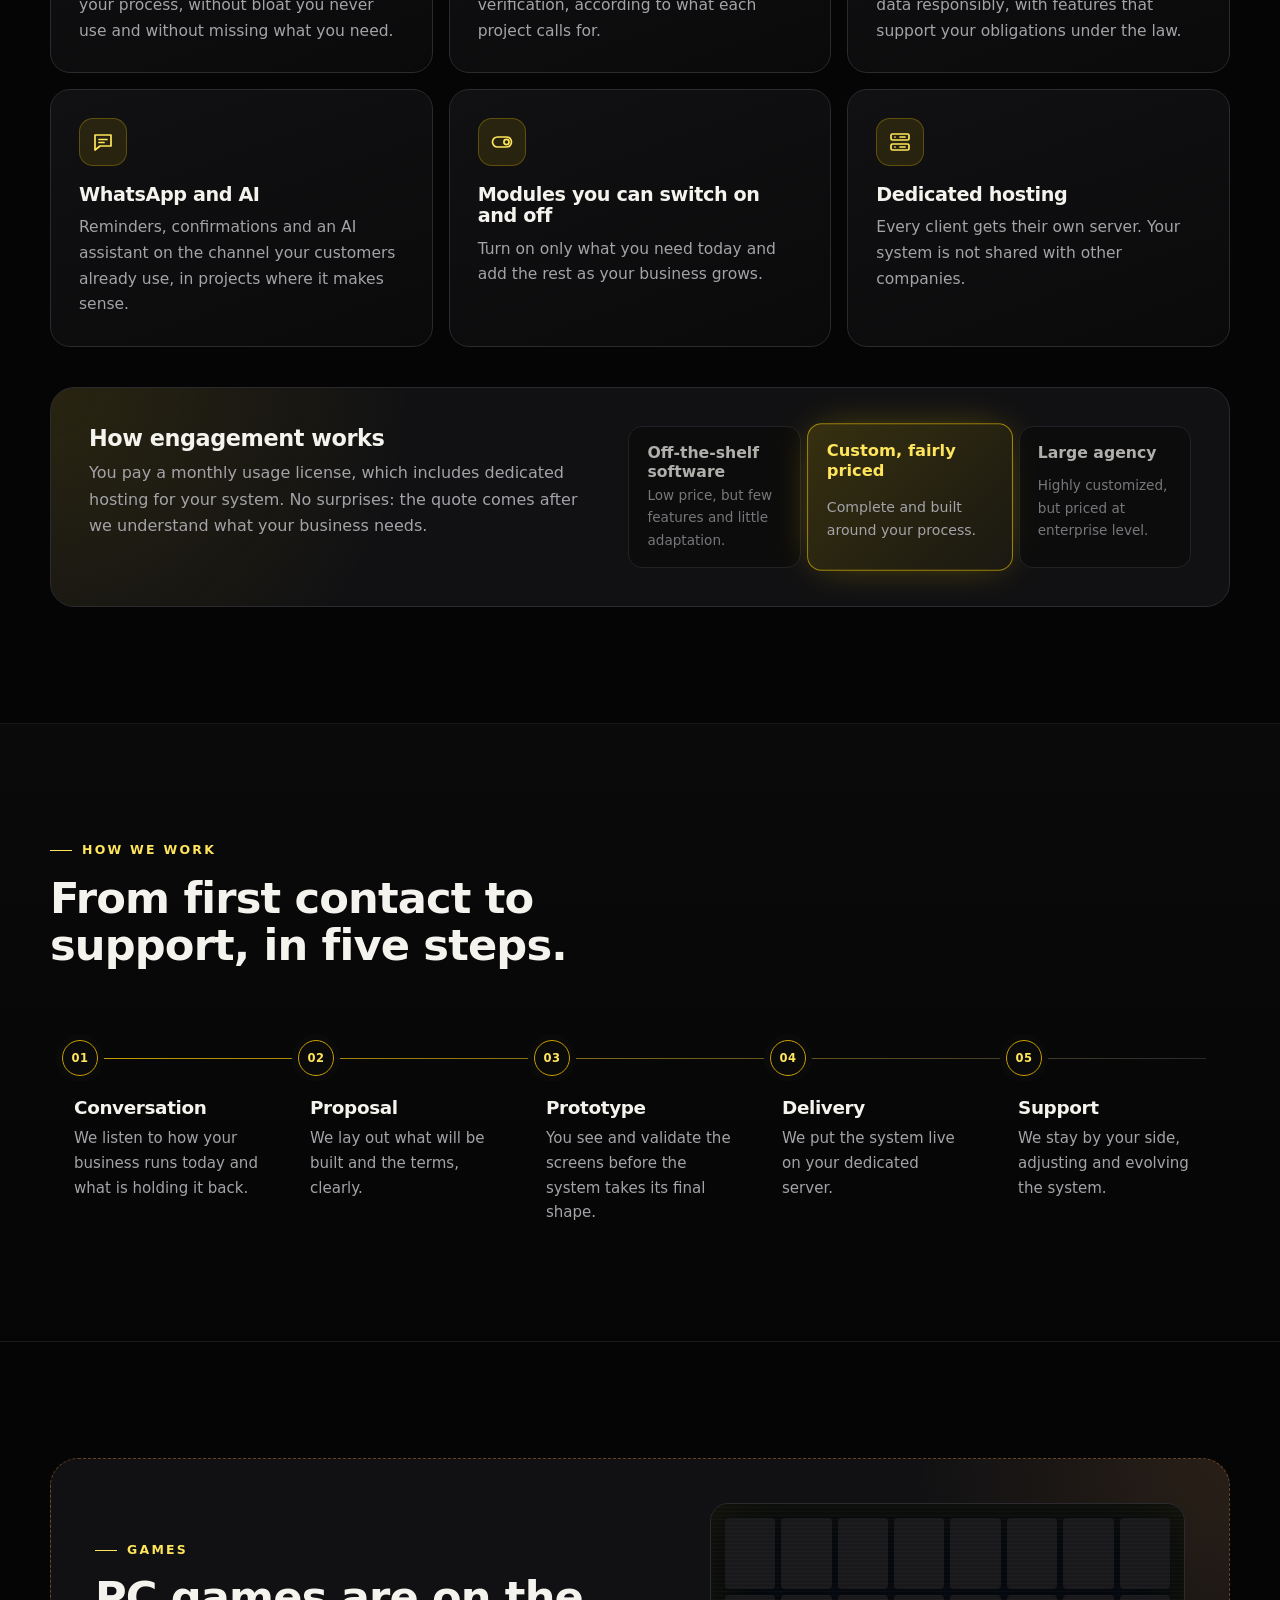
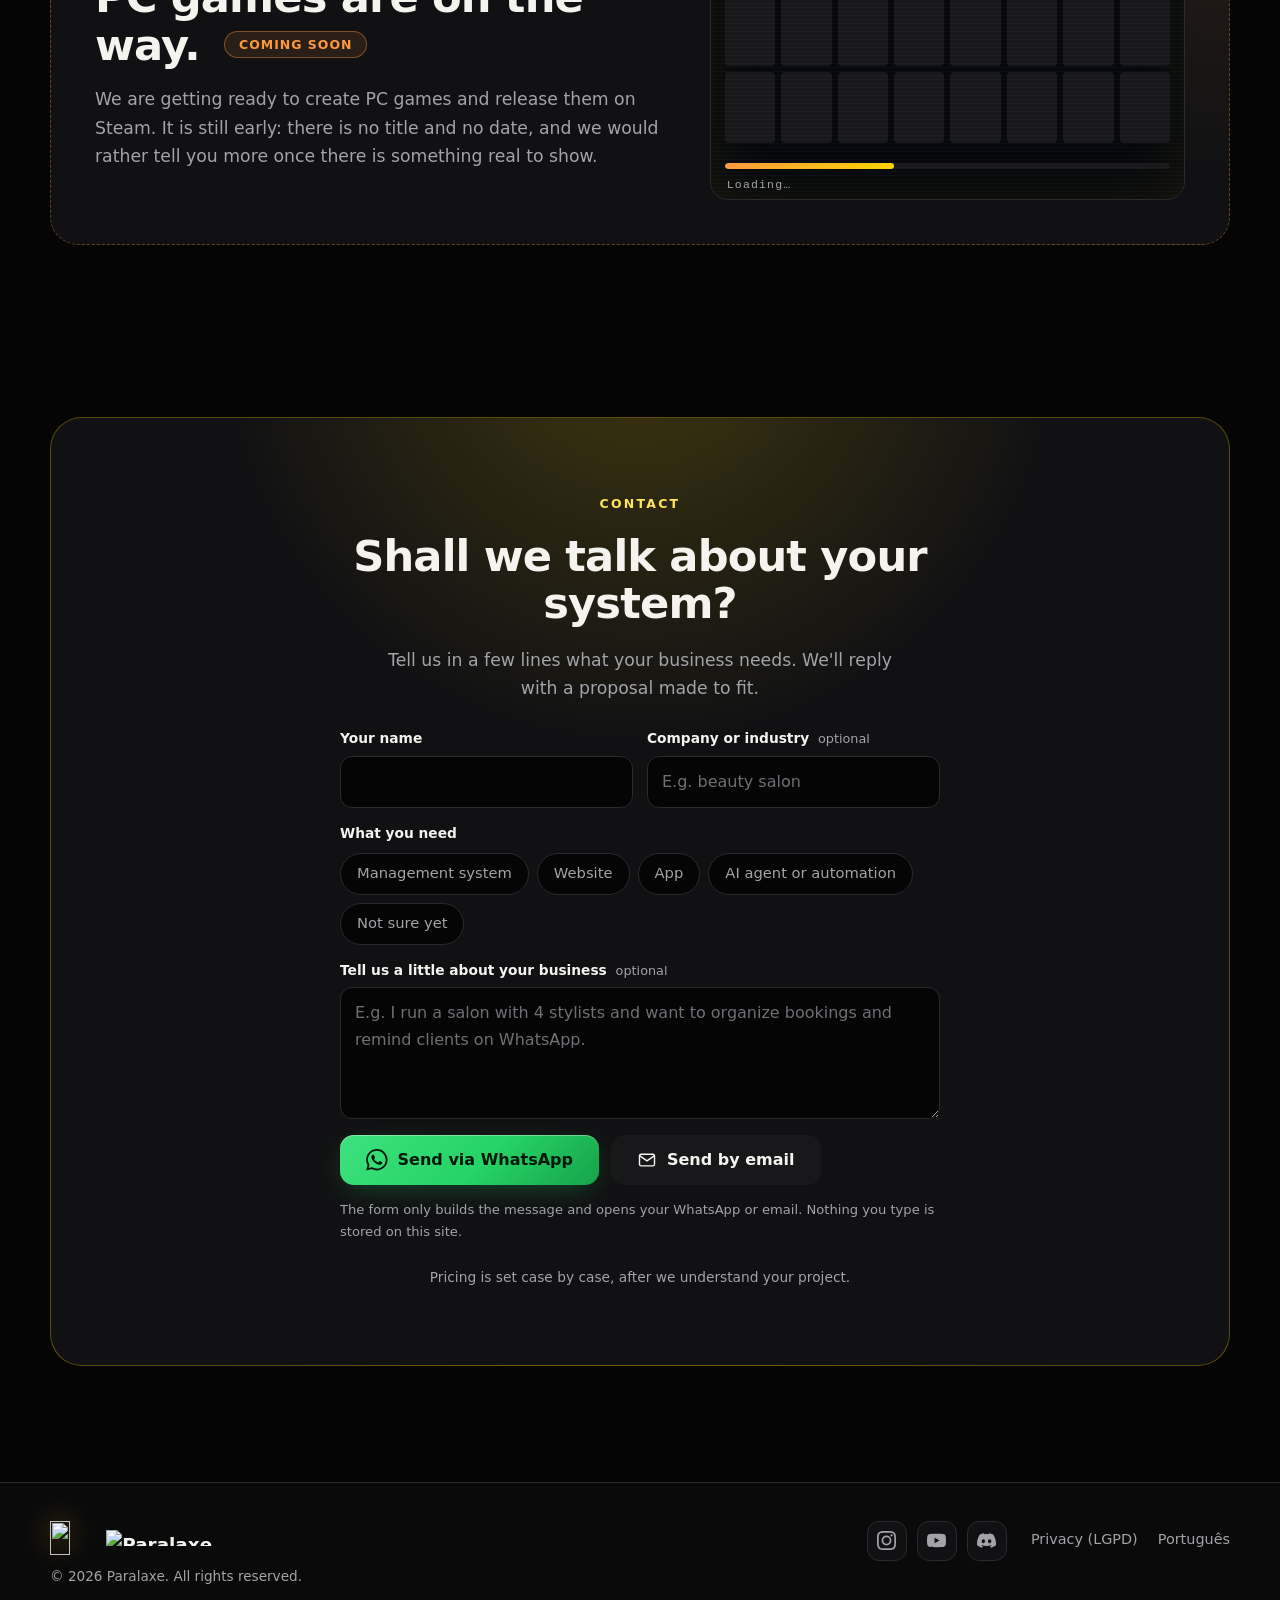
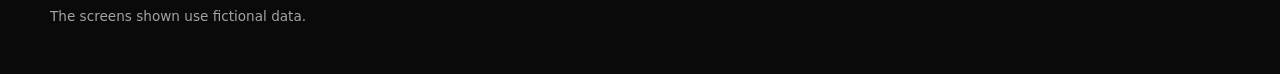
==== commit 68d032c2: "lista fidelidade, vale-presente e lista de espera no Profissional Co-Authored-By: Claude Opus 5.5 <n" ====
--- a/docs/en/index.html
+++ b/docs/en/index.html
@@ -183,7 +183,7 @@
       <p class="plan-for">For small teams that want control.</p>
       <p class="plan-price"><span class="cur">R$</span><b>229</b><span class="per">/month</span></p>
       <p class="plan-annual">or R$ 206/month on the yearly plan</p>
-      <ul><li><svg class="ico"  viewBox="0 0 24 24" fill="none" stroke="currentColor" stroke-width="1.7" stroke-linecap="round" stroke-linejoin="round" aria-hidden="true" focusable="false"><path d="M5 12.5l4.5 4.5L19 7.5"/></svg><span>Up to 6 people with access</span></li><li><svg class="ico"  viewBox="0 0 24 24" fill="none" stroke="currentColor" stroke-width="1.7" stroke-linecap="round" stroke-linejoin="round" aria-hidden="true" focusable="false"><path d="M5 12.5l4.5 4.5L19 7.5"/></svg><span>Everything in Essential</span></li><li><svg class="ico"  viewBox="0 0 24 24" fill="none" stroke="currentColor" stroke-width="1.7" stroke-linecap="round" stroke-linejoin="round" aria-hidden="true" focusable="false"><path d="M5 12.5l4.5 4.5L19 7.5"/></svg><span>Commission per professional</span></li><li><svg class="ico"  viewBox="0 0 24 24" fill="none" stroke="currentColor" stroke-width="1.7" stroke-linecap="round" stroke-linejoin="round" aria-hidden="true" focusable="false"><path d="M5 12.5l4.5 4.5L19 7.5"/></svg><span>Team time clock</span></li><li><svg class="ico"  viewBox="0 0 24 24" fill="none" stroke="currentColor" stroke-width="1.7" stroke-linecap="round" stroke-linejoin="round" aria-hidden="true" focusable="false"><path d="M5 12.5l4.5 4.5L19 7.5"/></svg><span>Service invoices (Brazil)</span></li><li><svg class="ico"  viewBox="0 0 24 24" fill="none" stroke="currentColor" stroke-width="1.7" stroke-linecap="round" stroke-linejoin="round" aria-hidden="true" focusable="false"><path d="M5 12.5l4.5 4.5L19 7.5"/></svg><span>Who pays: receipts, invoices and billing in the guardian's name</span></li><li><svg class="ico"  viewBox="0 0 24 24" fill="none" stroke="currentColor" stroke-width="1.7" stroke-linecap="round" stroke-linejoin="round" aria-hidden="true" focusable="false"><path d="M5 12.5l4.5 4.5L19 7.5"/></svg><span>Session-based memberships: counts the month's sessions and suggests the amount</span></li><li><svg class="ico"  viewBox="0 0 24 24" fill="none" stroke="currentColor" stroke-width="1.7" stroke-linecap="round" stroke-linejoin="round" aria-hidden="true" focusable="false"><path d="M5 12.5l4.5 4.5L19 7.5"/></svg><span>Monthly receipt listing the visit dates</span></li><li><svg class="ico"  viewBox="0 0 24 24" fill="none" stroke="currentColor" stroke-width="1.7" stroke-linecap="round" stroke-linejoin="round" aria-hidden="true" focusable="false"><path d="M5 12.5l4.5 4.5L19 7.5"/></svg><span>Store credit in monthly installments</span></li><li><svg class="ico"  viewBox="0 0 24 24" fill="none" stroke="currentColor" stroke-width="1.7" stroke-linecap="round" stroke-linejoin="round" aria-hidden="true" focusable="false"><path d="M5 12.5l4.5 4.5L19 7.5"/></svg><span>Customers approve only part of a quote</span></li></ul>
+      <ul><li><svg class="ico"  viewBox="0 0 24 24" fill="none" stroke="currentColor" stroke-width="1.7" stroke-linecap="round" stroke-linejoin="round" aria-hidden="true" focusable="false"><path d="M5 12.5l4.5 4.5L19 7.5"/></svg><span>Up to 6 people with access</span></li><li><svg class="ico"  viewBox="0 0 24 24" fill="none" stroke="currentColor" stroke-width="1.7" stroke-linecap="round" stroke-linejoin="round" aria-hidden="true" focusable="false"><path d="M5 12.5l4.5 4.5L19 7.5"/></svg><span>Everything in Essential</span></li><li><svg class="ico"  viewBox="0 0 24 24" fill="none" stroke="currentColor" stroke-width="1.7" stroke-linecap="round" stroke-linejoin="round" aria-hidden="true" focusable="false"><path d="M5 12.5l4.5 4.5L19 7.5"/></svg><span>Commission per professional</span></li><li><svg class="ico"  viewBox="0 0 24 24" fill="none" stroke="currentColor" stroke-width="1.7" stroke-linecap="round" stroke-linejoin="round" aria-hidden="true" focusable="false"><path d="M5 12.5l4.5 4.5L19 7.5"/></svg><span>Team time clock</span></li><li><svg class="ico"  viewBox="0 0 24 24" fill="none" stroke="currentColor" stroke-width="1.7" stroke-linecap="round" stroke-linejoin="round" aria-hidden="true" focusable="false"><path d="M5 12.5l4.5 4.5L19 7.5"/></svg><span>Service invoices (Brazil)</span></li><li><svg class="ico"  viewBox="0 0 24 24" fill="none" stroke="currentColor" stroke-width="1.7" stroke-linecap="round" stroke-linejoin="round" aria-hidden="true" focusable="false"><path d="M5 12.5l4.5 4.5L19 7.5"/></svg><span>Who pays: receipts, invoices and billing in the guardian's name</span></li><li><svg class="ico"  viewBox="0 0 24 24" fill="none" stroke="currentColor" stroke-width="1.7" stroke-linecap="round" stroke-linejoin="round" aria-hidden="true" focusable="false"><path d="M5 12.5l4.5 4.5L19 7.5"/></svg><span>Session-based memberships: counts the month's sessions and suggests the amount</span></li><li><svg class="ico"  viewBox="0 0 24 24" fill="none" stroke="currentColor" stroke-width="1.7" stroke-linecap="round" stroke-linejoin="round" aria-hidden="true" focusable="false"><path d="M5 12.5l4.5 4.5L19 7.5"/></svg><span>Monthly receipt listing the visit dates</span></li><li><svg class="ico"  viewBox="0 0 24 24" fill="none" stroke="currentColor" stroke-width="1.7" stroke-linecap="round" stroke-linejoin="round" aria-hidden="true" focusable="false"><path d="M5 12.5l4.5 4.5L19 7.5"/></svg><span>Store credit in monthly installments</span></li><li><svg class="ico"  viewBox="0 0 24 24" fill="none" stroke="currentColor" stroke-width="1.7" stroke-linecap="round" stroke-linejoin="round" aria-hidden="true" focusable="false"><path d="M5 12.5l4.5 4.5L19 7.5"/></svg><span>Customers approve only part of a quote</span></li><li><svg class="ico"  viewBox="0 0 24 24" fill="none" stroke="currentColor" stroke-width="1.7" stroke-linecap="round" stroke-linejoin="round" aria-hidden="true" focusable="false"><path d="M5 12.5l4.5 4.5L19 7.5"/></svg><span>Loyalty card, gift cards and waitlist</span></li></ul>
       <a class="btn  plan-cta" href="https://one.paralaxestudio.com/cadastro?nicho=salao&amp;plano=profissional" data-plan="profissional" target="_blank" rel="noopener">Start with Professional</a>
     </article><article class="plan" data-reveal style="--d:180ms">
       
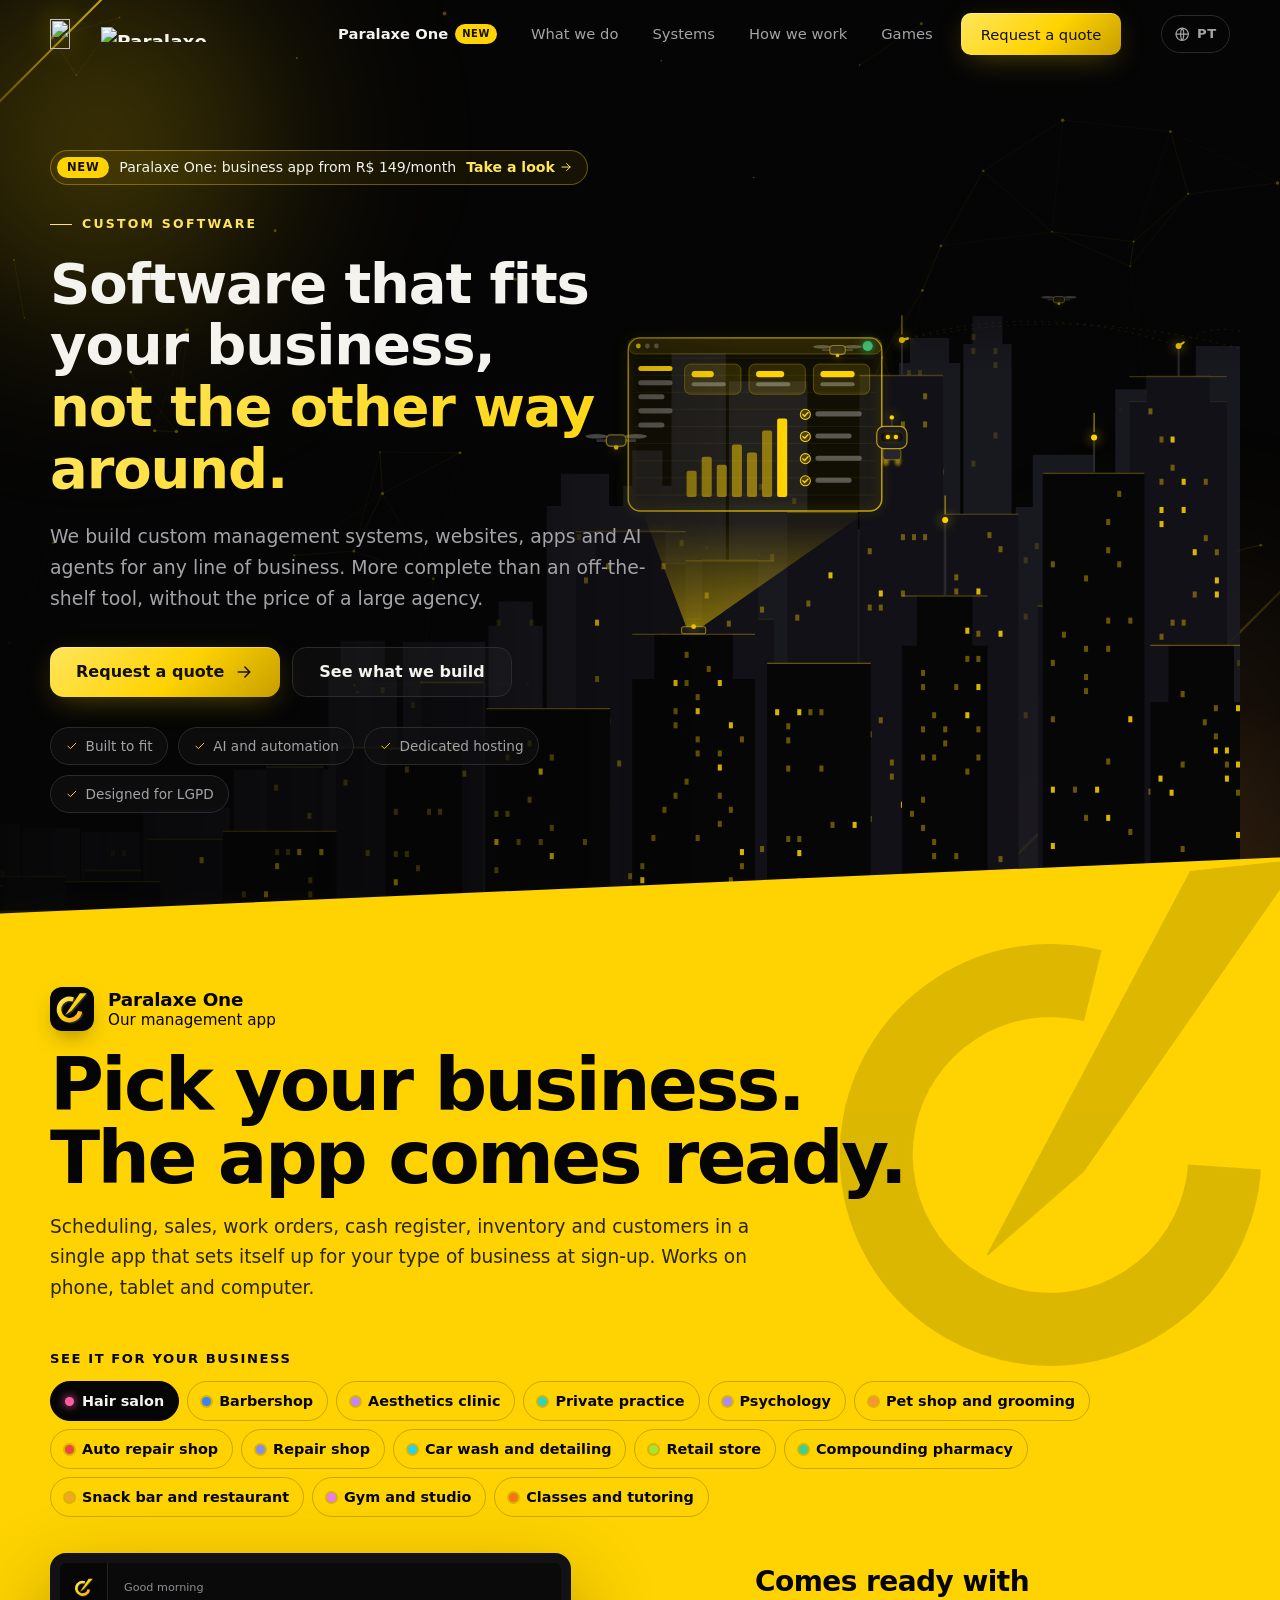
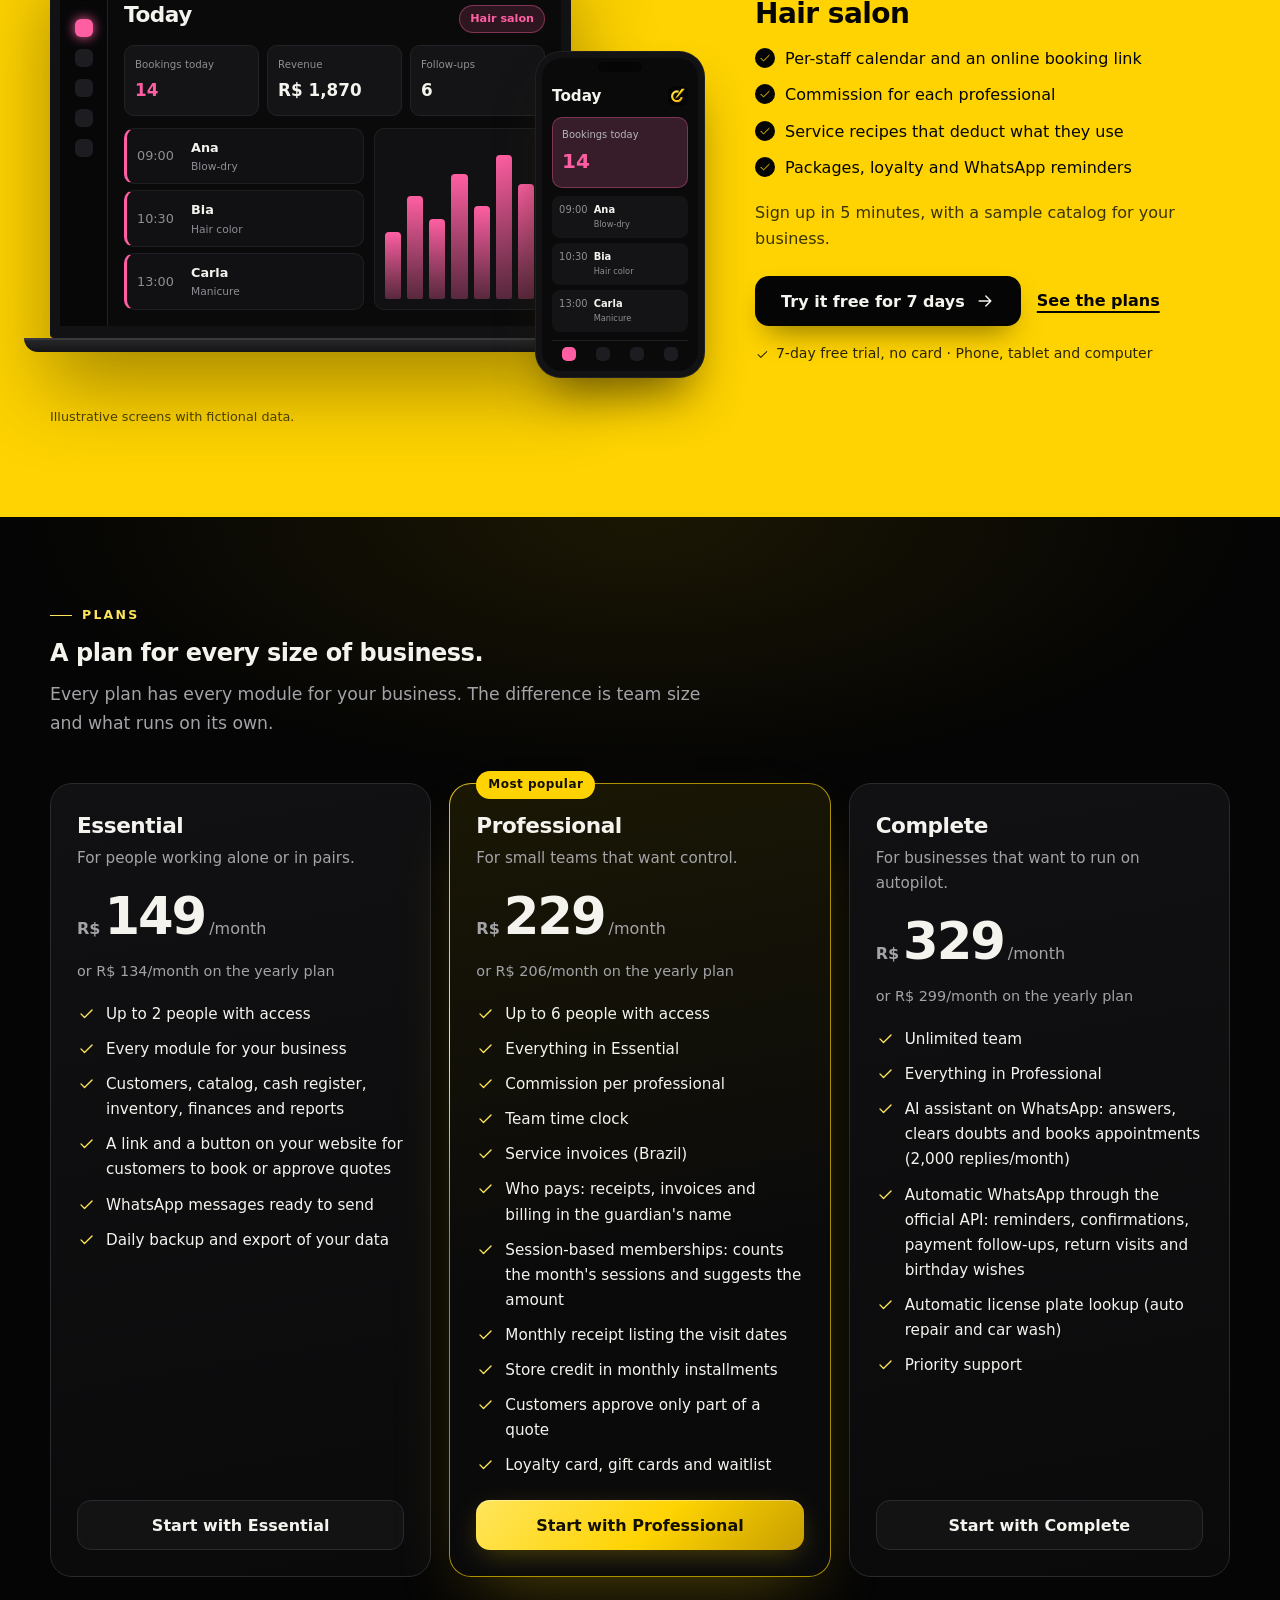
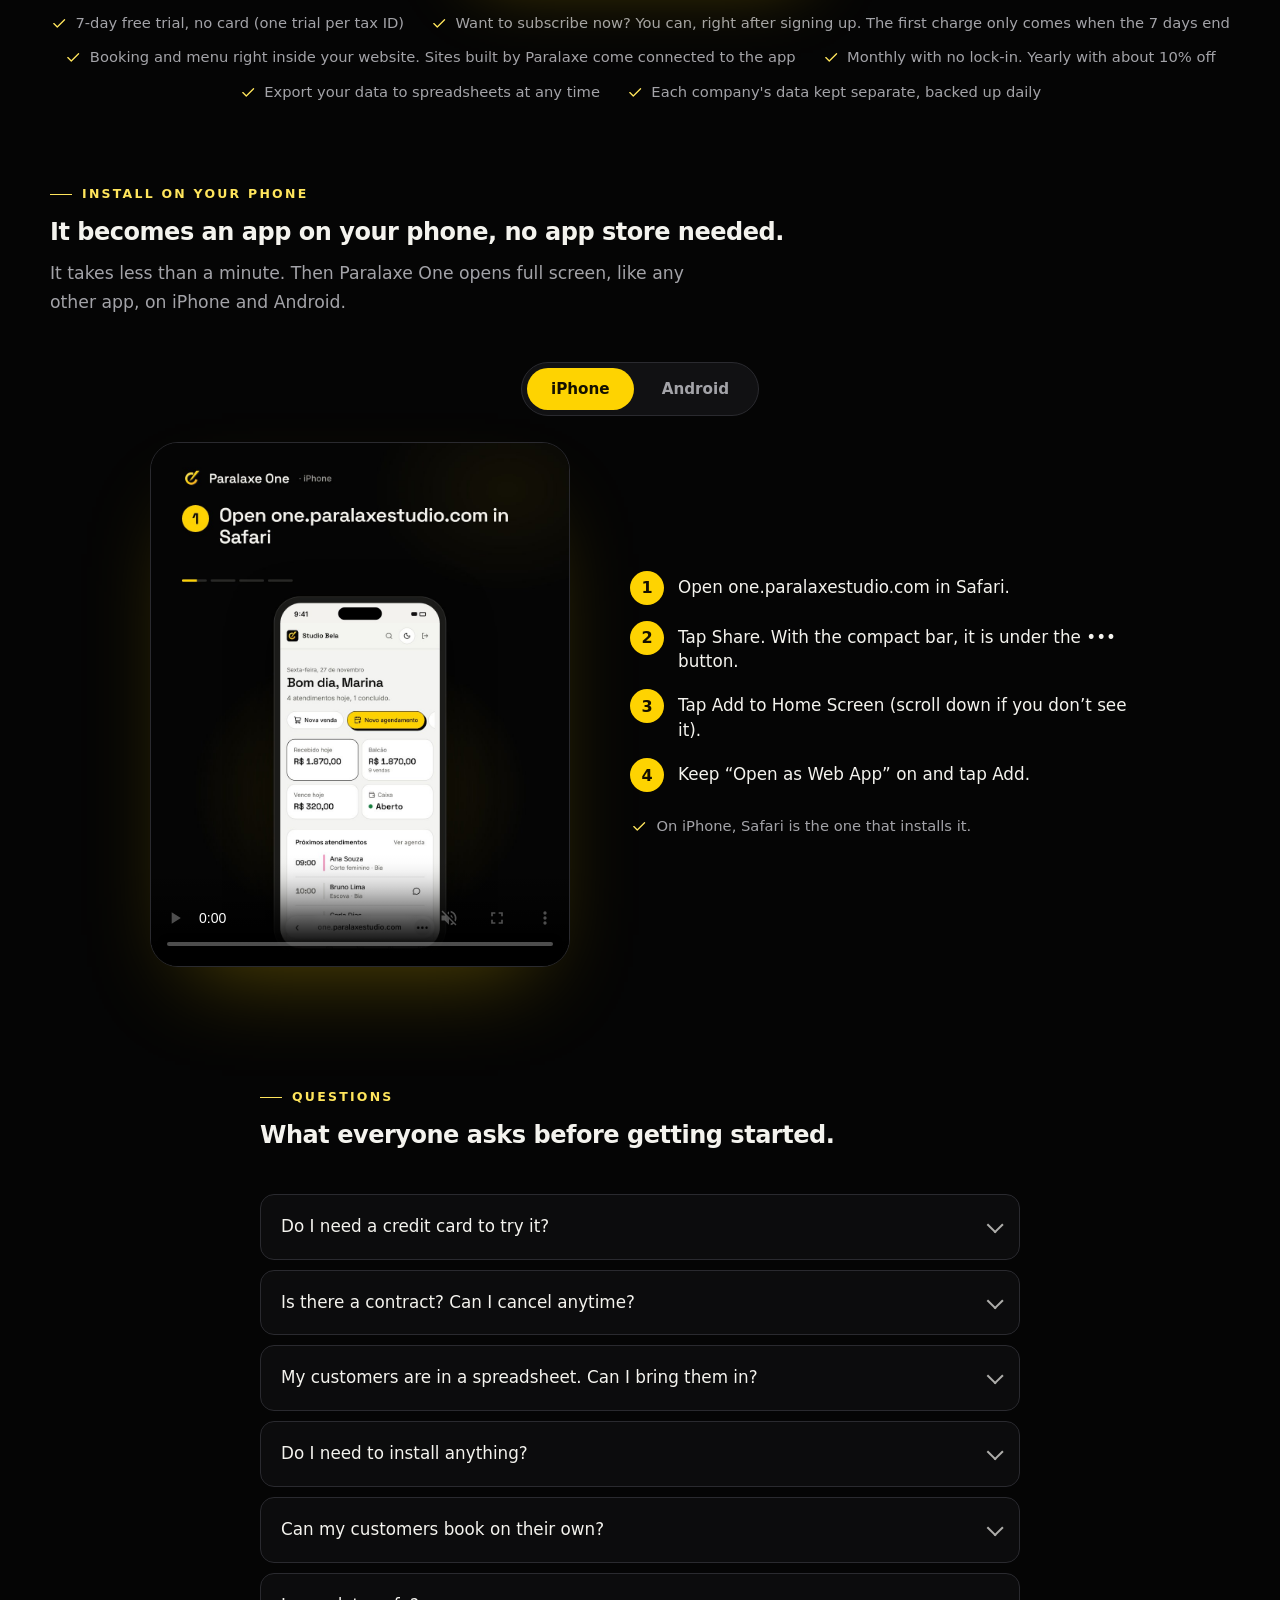
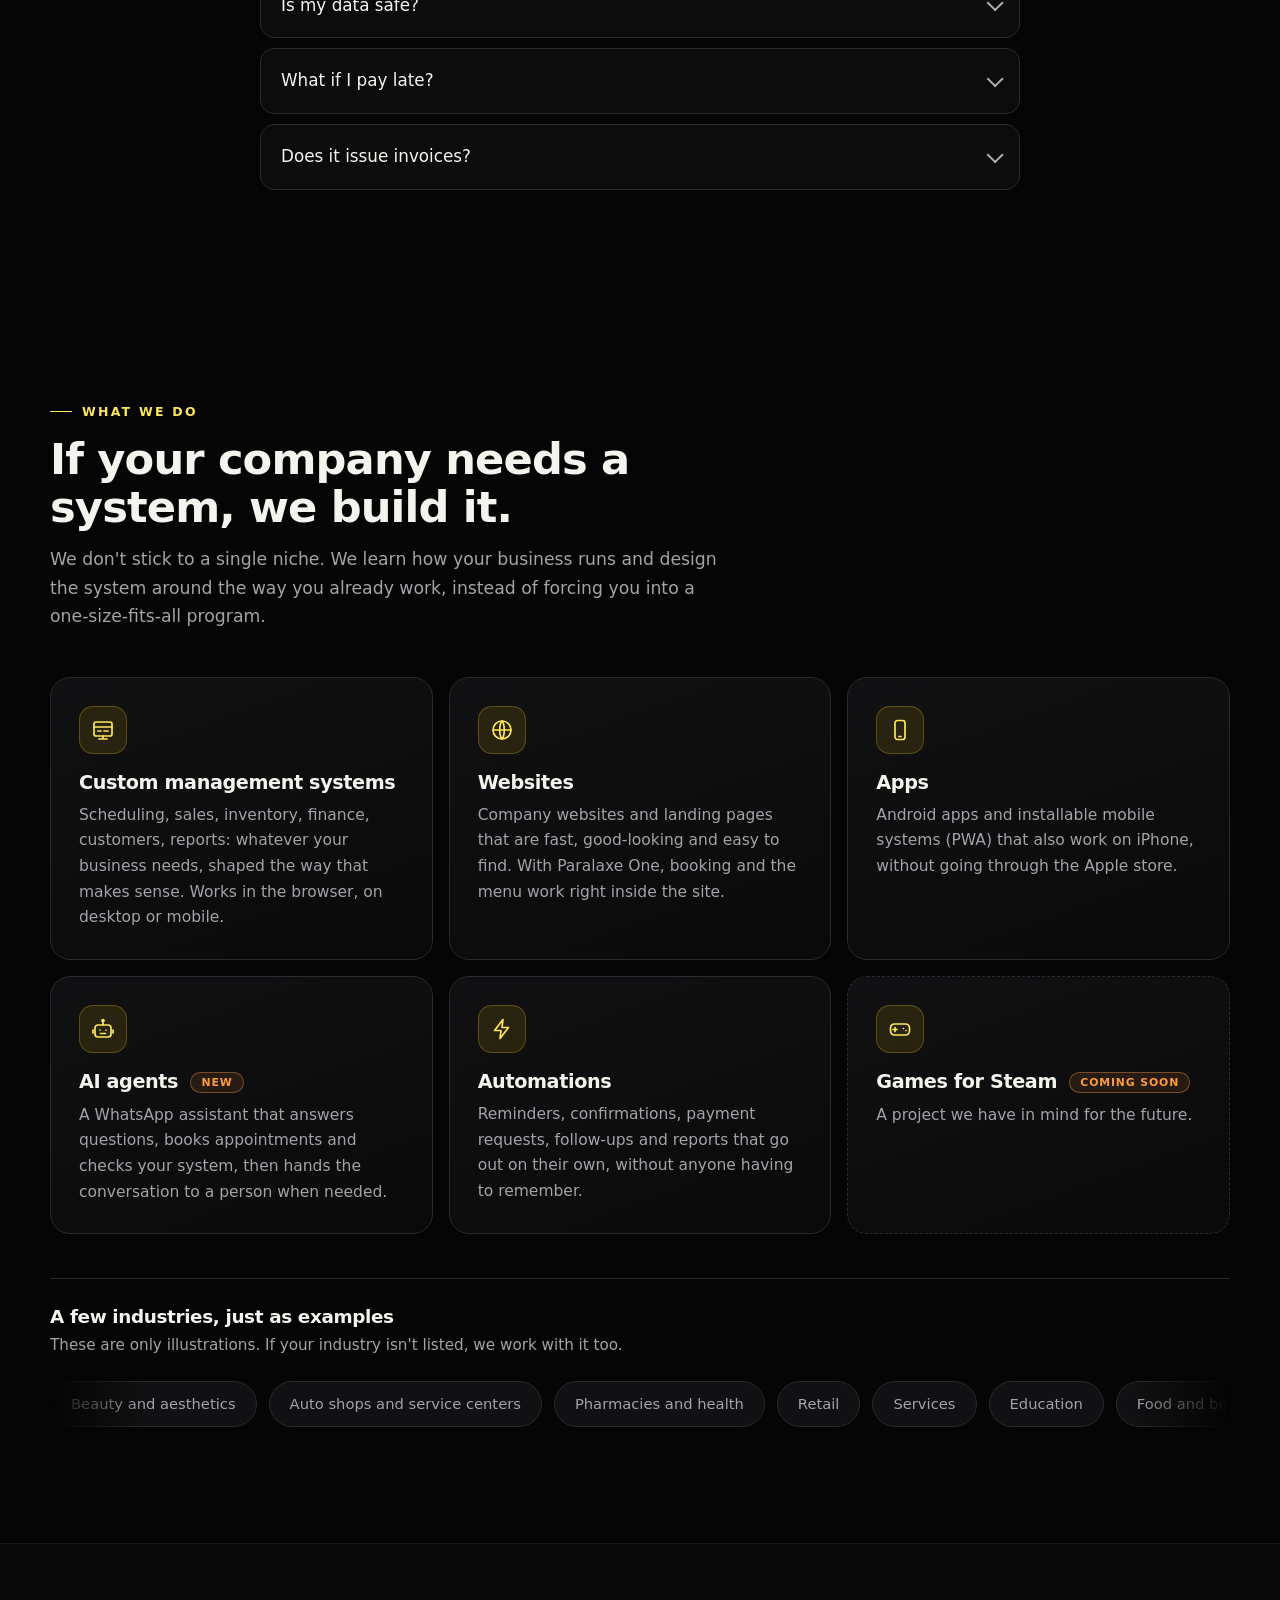
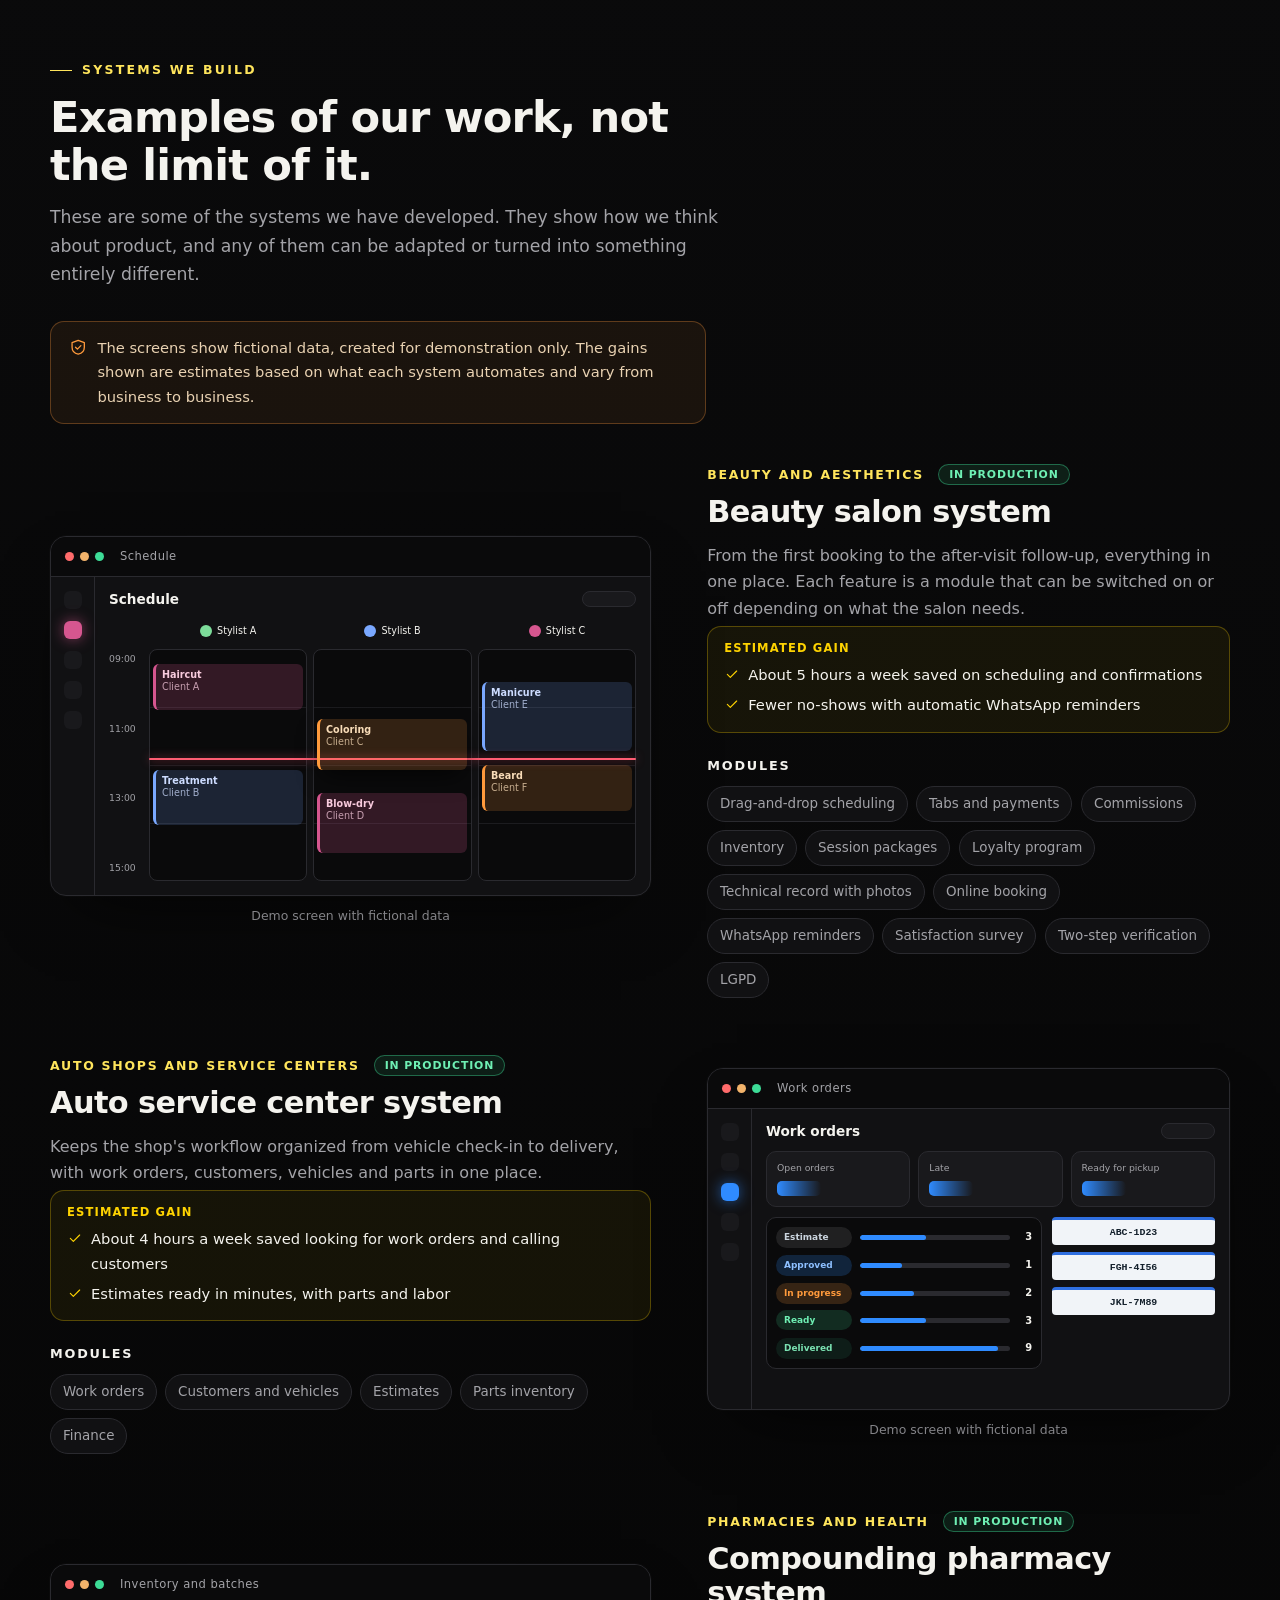
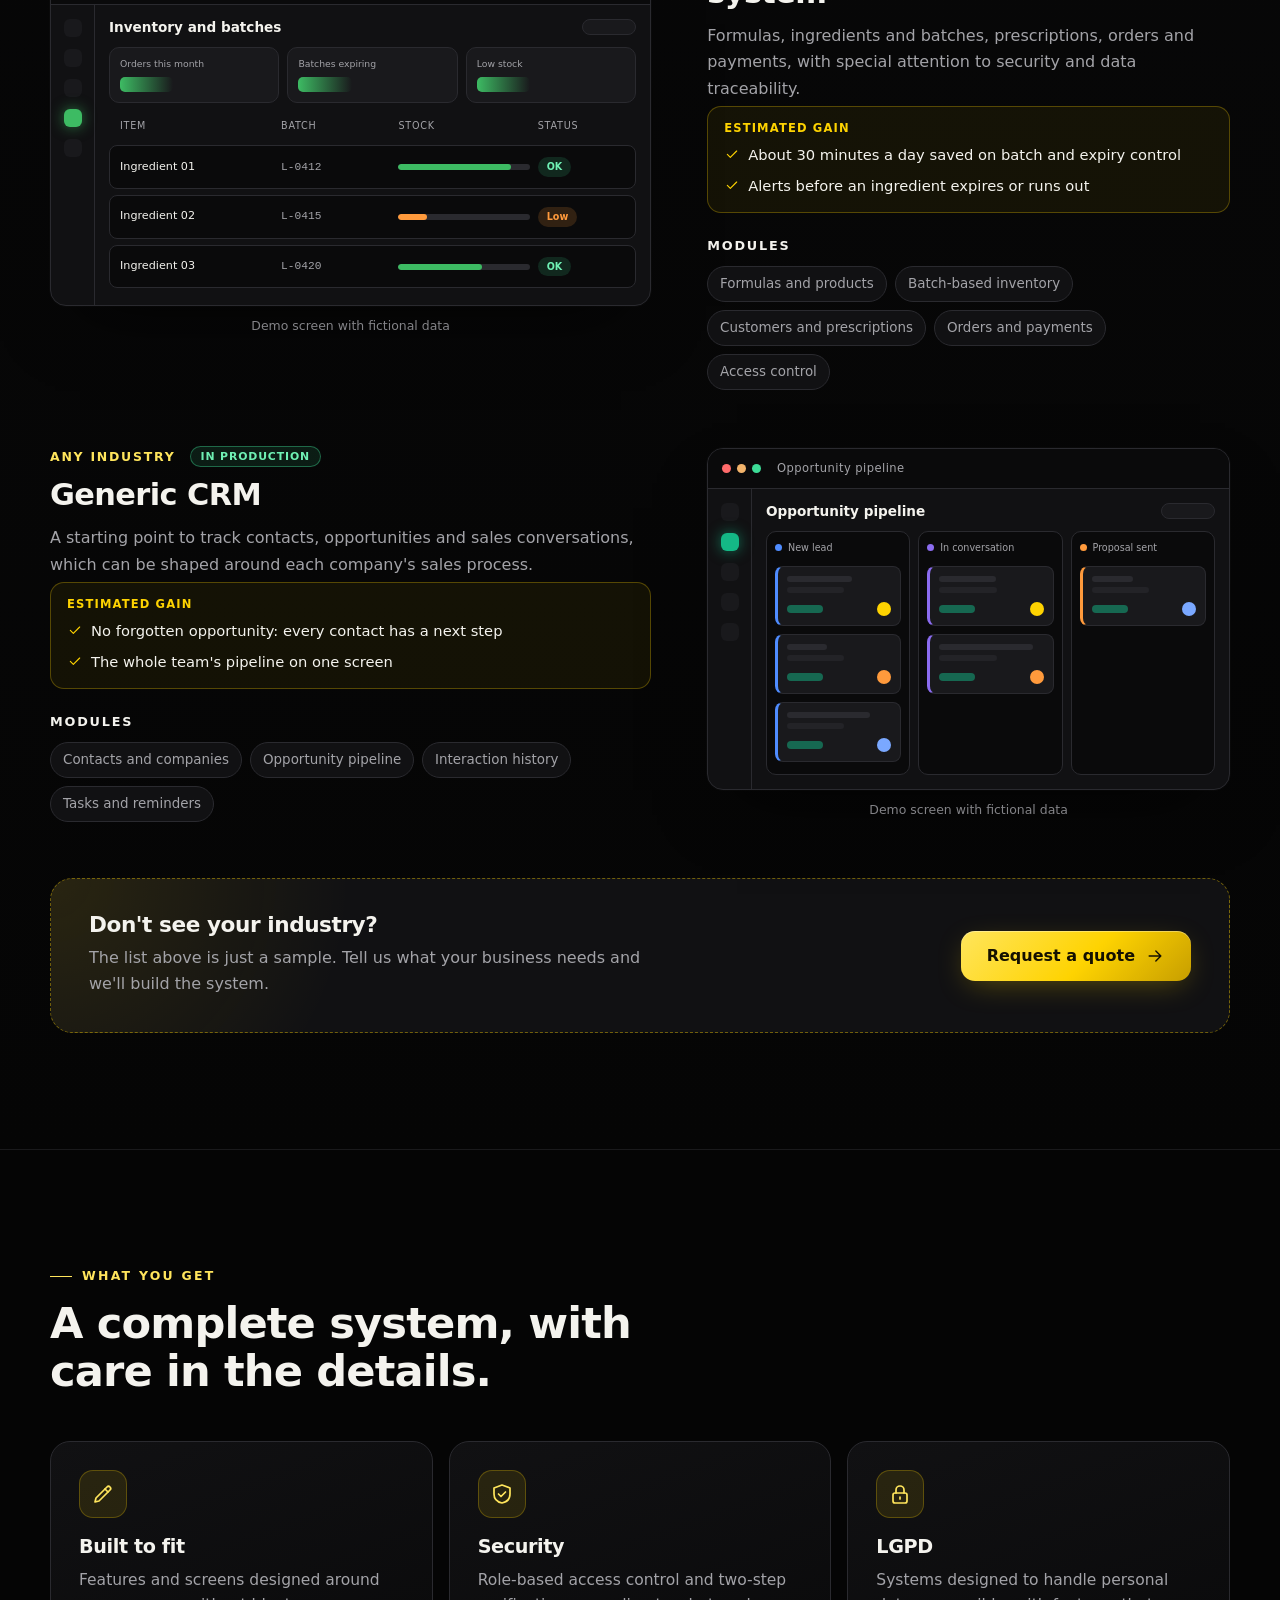
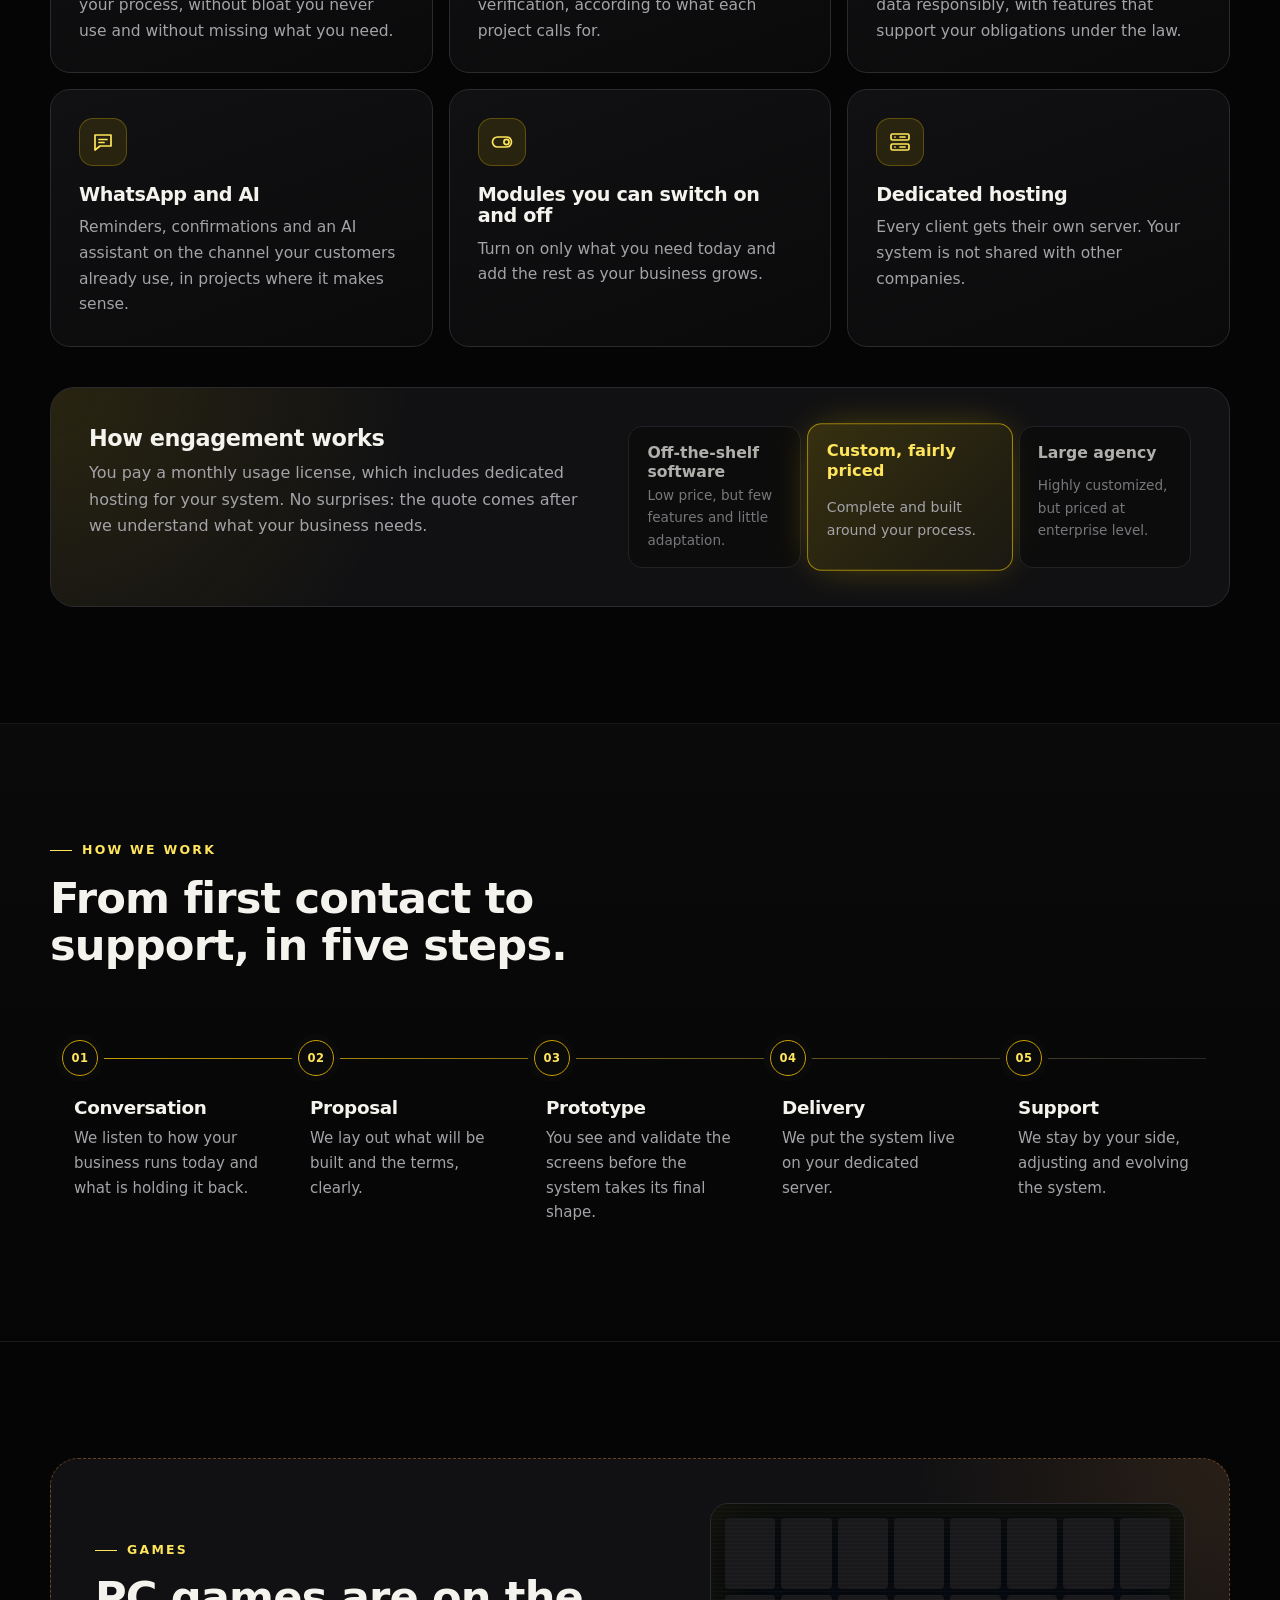
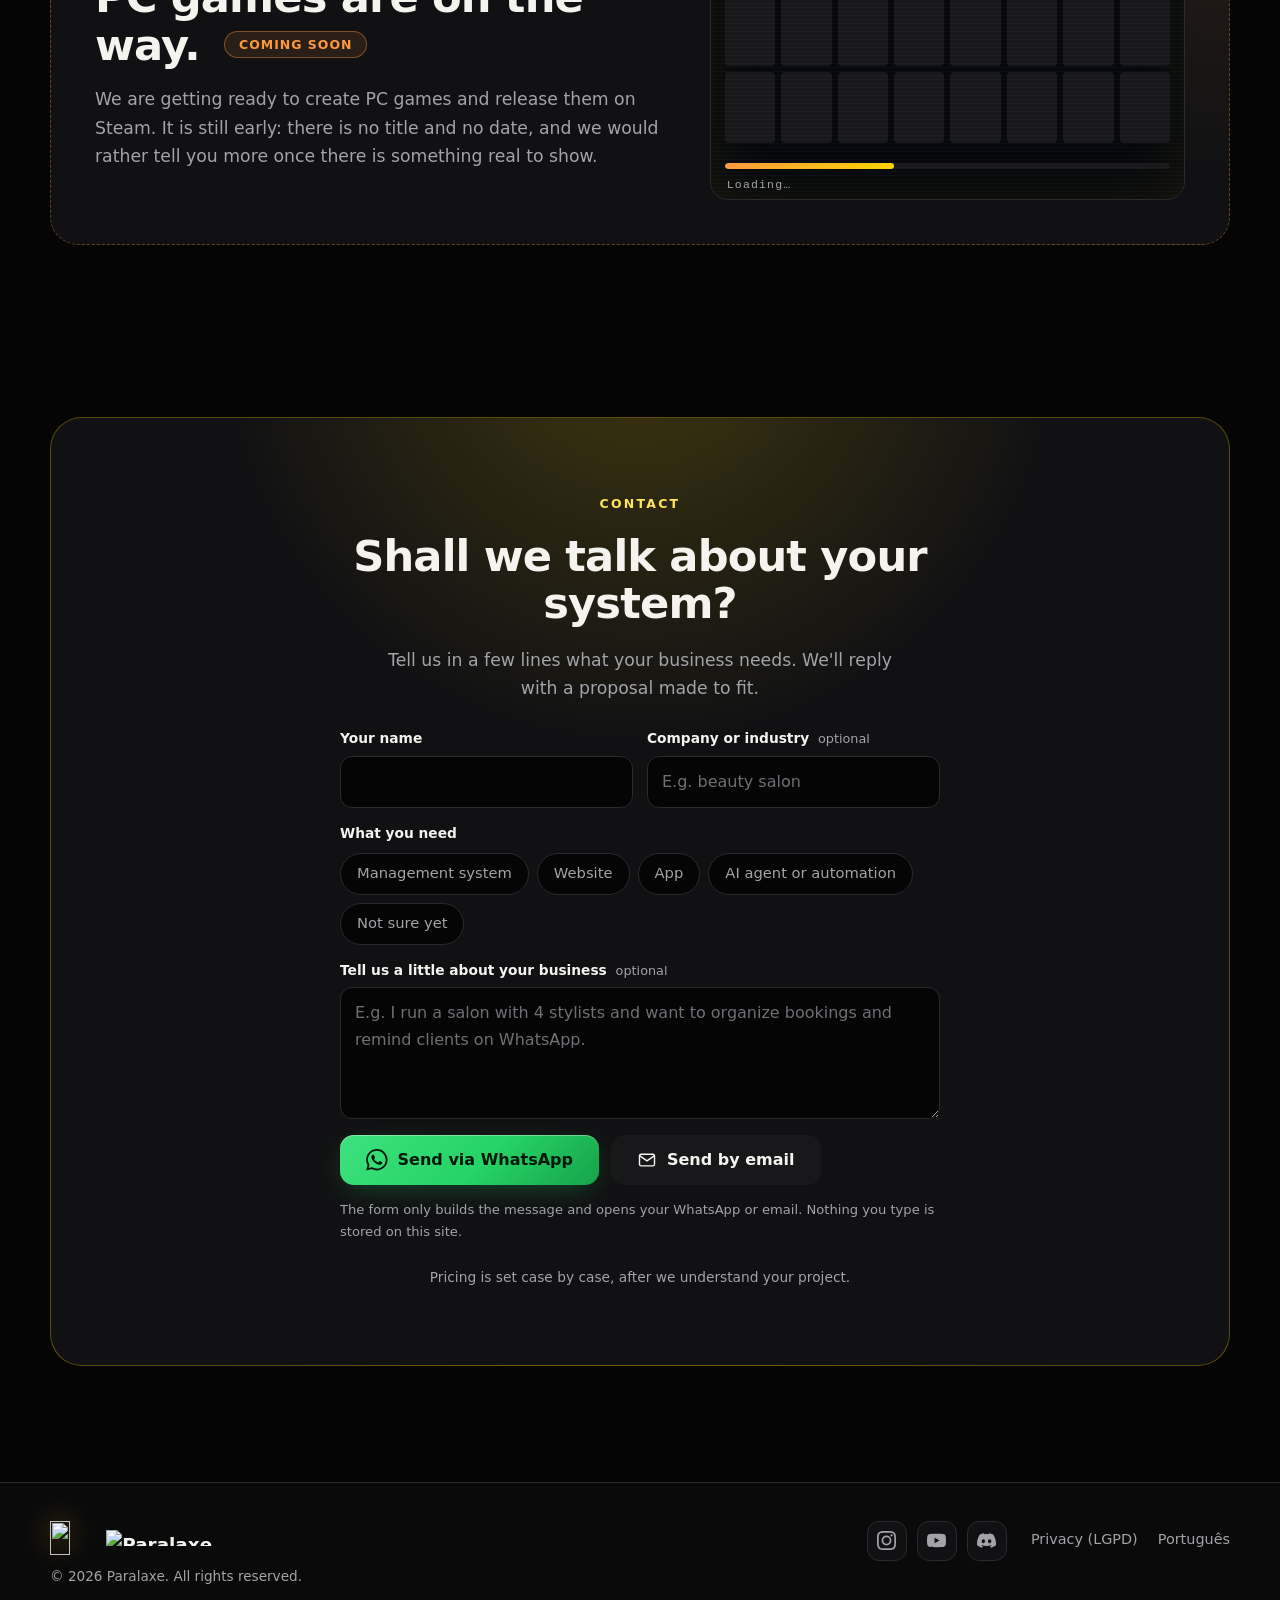
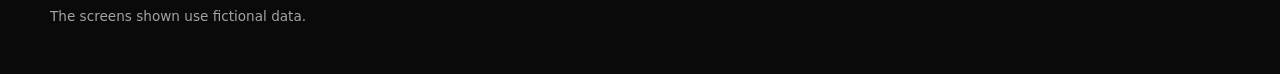
==== commit 146ef32e: "detalha as automações do plano Completo Co-Authored-By: Claude Opus 5.5 <noreply@anthropic.com> Clau" ====
--- a/docs/en/index.html
+++ b/docs/en/index.html
@@ -191,7 +191,7 @@
       <p class="plan-for">For businesses that want to run on autopilot.</p>
       <p class="plan-price"><span class="cur">R$</span><b>329</b><span class="per">/month</span></p>
       <p class="plan-annual">or R$ 299/month on the yearly plan</p>
-      <ul><li><svg class="ico"  viewBox="0 0 24 24" fill="none" stroke="currentColor" stroke-width="1.7" stroke-linecap="round" stroke-linejoin="round" aria-hidden="true" focusable="false"><path d="M5 12.5l4.5 4.5L19 7.5"/></svg><span>Unlimited team</span></li><li><svg class="ico"  viewBox="0 0 24 24" fill="none" stroke="currentColor" stroke-width="1.7" stroke-linecap="round" stroke-linejoin="round" aria-hidden="true" focusable="false"><path d="M5 12.5l4.5 4.5L19 7.5"/></svg><span>Everything in Professional</span></li><li><svg class="ico"  viewBox="0 0 24 24" fill="none" stroke="currentColor" stroke-width="1.7" stroke-linecap="round" stroke-linejoin="round" aria-hidden="true" focusable="false"><path d="M5 12.5l4.5 4.5L19 7.5"/></svg><span>AI assistant on WhatsApp: answers, clears doubts and books appointments (2,000 replies/month)</span></li><li><svg class="ico"  viewBox="0 0 24 24" fill="none" stroke="currentColor" stroke-width="1.7" stroke-linecap="round" stroke-linejoin="round" aria-hidden="true" focusable="false"><path d="M5 12.5l4.5 4.5L19 7.5"/></svg><span>Automatic WhatsApp through the official API</span></li><li><svg class="ico"  viewBox="0 0 24 24" fill="none" stroke="currentColor" stroke-width="1.7" stroke-linecap="round" stroke-linejoin="round" aria-hidden="true" focusable="false"><path d="M5 12.5l4.5 4.5L19 7.5"/></svg><span>Automatic license plate lookup (auto repair and car wash)</span></li><li><svg class="ico"  viewBox="0 0 24 24" fill="none" stroke="currentColor" stroke-width="1.7" stroke-linecap="round" stroke-linejoin="round" aria-hidden="true" focusable="false"><path d="M5 12.5l4.5 4.5L19 7.5"/></svg><span>Priority support</span></li></ul>
+      <ul><li><svg class="ico"  viewBox="0 0 24 24" fill="none" stroke="currentColor" stroke-width="1.7" stroke-linecap="round" stroke-linejoin="round" aria-hidden="true" focusable="false"><path d="M5 12.5l4.5 4.5L19 7.5"/></svg><span>Unlimited team</span></li><li><svg class="ico"  viewBox="0 0 24 24" fill="none" stroke="currentColor" stroke-width="1.7" stroke-linecap="round" stroke-linejoin="round" aria-hidden="true" focusable="false"><path d="M5 12.5l4.5 4.5L19 7.5"/></svg><span>Everything in Professional</span></li><li><svg class="ico"  viewBox="0 0 24 24" fill="none" stroke="currentColor" stroke-width="1.7" stroke-linecap="round" stroke-linejoin="round" aria-hidden="true" focusable="false"><path d="M5 12.5l4.5 4.5L19 7.5"/></svg><span>AI assistant on WhatsApp: answers, clears doubts and books appointments (2,000 replies/month)</span></li><li><svg class="ico"  viewBox="0 0 24 24" fill="none" stroke="currentColor" stroke-width="1.7" stroke-linecap="round" stroke-linejoin="round" aria-hidden="true" focusable="false"><path d="M5 12.5l4.5 4.5L19 7.5"/></svg><span>Automatic WhatsApp through the official API: reminders, confirmations, payment follow-ups, return visits and birthday wishes</span></li><li><svg class="ico"  viewBox="0 0 24 24" fill="none" stroke="currentColor" stroke-width="1.7" stroke-linecap="round" stroke-linejoin="round" aria-hidden="true" focusable="false"><path d="M5 12.5l4.5 4.5L19 7.5"/></svg><span>Automatic license plate lookup (auto repair and car wash)</span></li><li><svg class="ico"  viewBox="0 0 24 24" fill="none" stroke="currentColor" stroke-width="1.7" stroke-linecap="round" stroke-linejoin="round" aria-hidden="true" focusable="false"><path d="M5 12.5l4.5 4.5L19 7.5"/></svg><span>Priority support</span></li></ul>
       <a class="btn btn-ghost plan-cta" href="https://one.paralaxestudio.com/cadastro?nicho=salao&amp;plano=completo" data-plan="completo" target="_blank" rel="noopener">Start with Complete</a>
     </article></div>
       <ul class="plan-fine" data-reveal><li><svg class="ico"  viewBox="0 0 24 24" fill="none" stroke="currentColor" stroke-width="1.7" stroke-linecap="round" stroke-linejoin="round" aria-hidden="true" focusable="false"><path d="M5 12.5l4.5 4.5L19 7.5"/></svg>7-day free trial, no card (one trial per tax ID)</li><li><svg class="ico"  viewBox="0 0 24 24" fill="none" stroke="currentColor" stroke-width="1.7" stroke-linecap="round" stroke-linejoin="round" aria-hidden="true" focusable="false"><path d="M5 12.5l4.5 4.5L19 7.5"/></svg>Want to subscribe now? You can, right after signing up. The first charge only comes when the 7 days end</li><li><svg class="ico"  viewBox="0 0 24 24" fill="none" stroke="currentColor" stroke-width="1.7" stroke-linecap="round" stroke-linejoin="round" aria-hidden="true" focusable="false"><path d="M5 12.5l4.5 4.5L19 7.5"/></svg>Booking and menu right inside your website. Sites built by Paralaxe come connected to the app</li><li><svg class="ico"  viewBox="0 0 24 24" fill="none" stroke="currentColor" stroke-width="1.7" stroke-linecap="round" stroke-linejoin="round" aria-hidden="true" focusable="false"><path d="M5 12.5l4.5 4.5L19 7.5"/></svg>Monthly with no lock-in. Yearly with about 10% off</li><li><svg class="ico"  viewBox="0 0 24 24" fill="none" stroke="currentColor" stroke-width="1.7" stroke-linecap="round" stroke-linejoin="round" aria-hidden="true" focusable="false"><path d="M5 12.5l4.5 4.5L19 7.5"/></svg>Export your data to spreadsheets at any time</li><li><svg class="ico"  viewBox="0 0 24 24" fill="none" stroke="currentColor" stroke-width="1.7" stroke-linecap="round" stroke-linejoin="round" aria-hidden="true" focusable="false"><path d="M5 12.5l4.5 4.5L19 7.5"/></svg>Each company's data kept separate, backed up daily</li></ul>
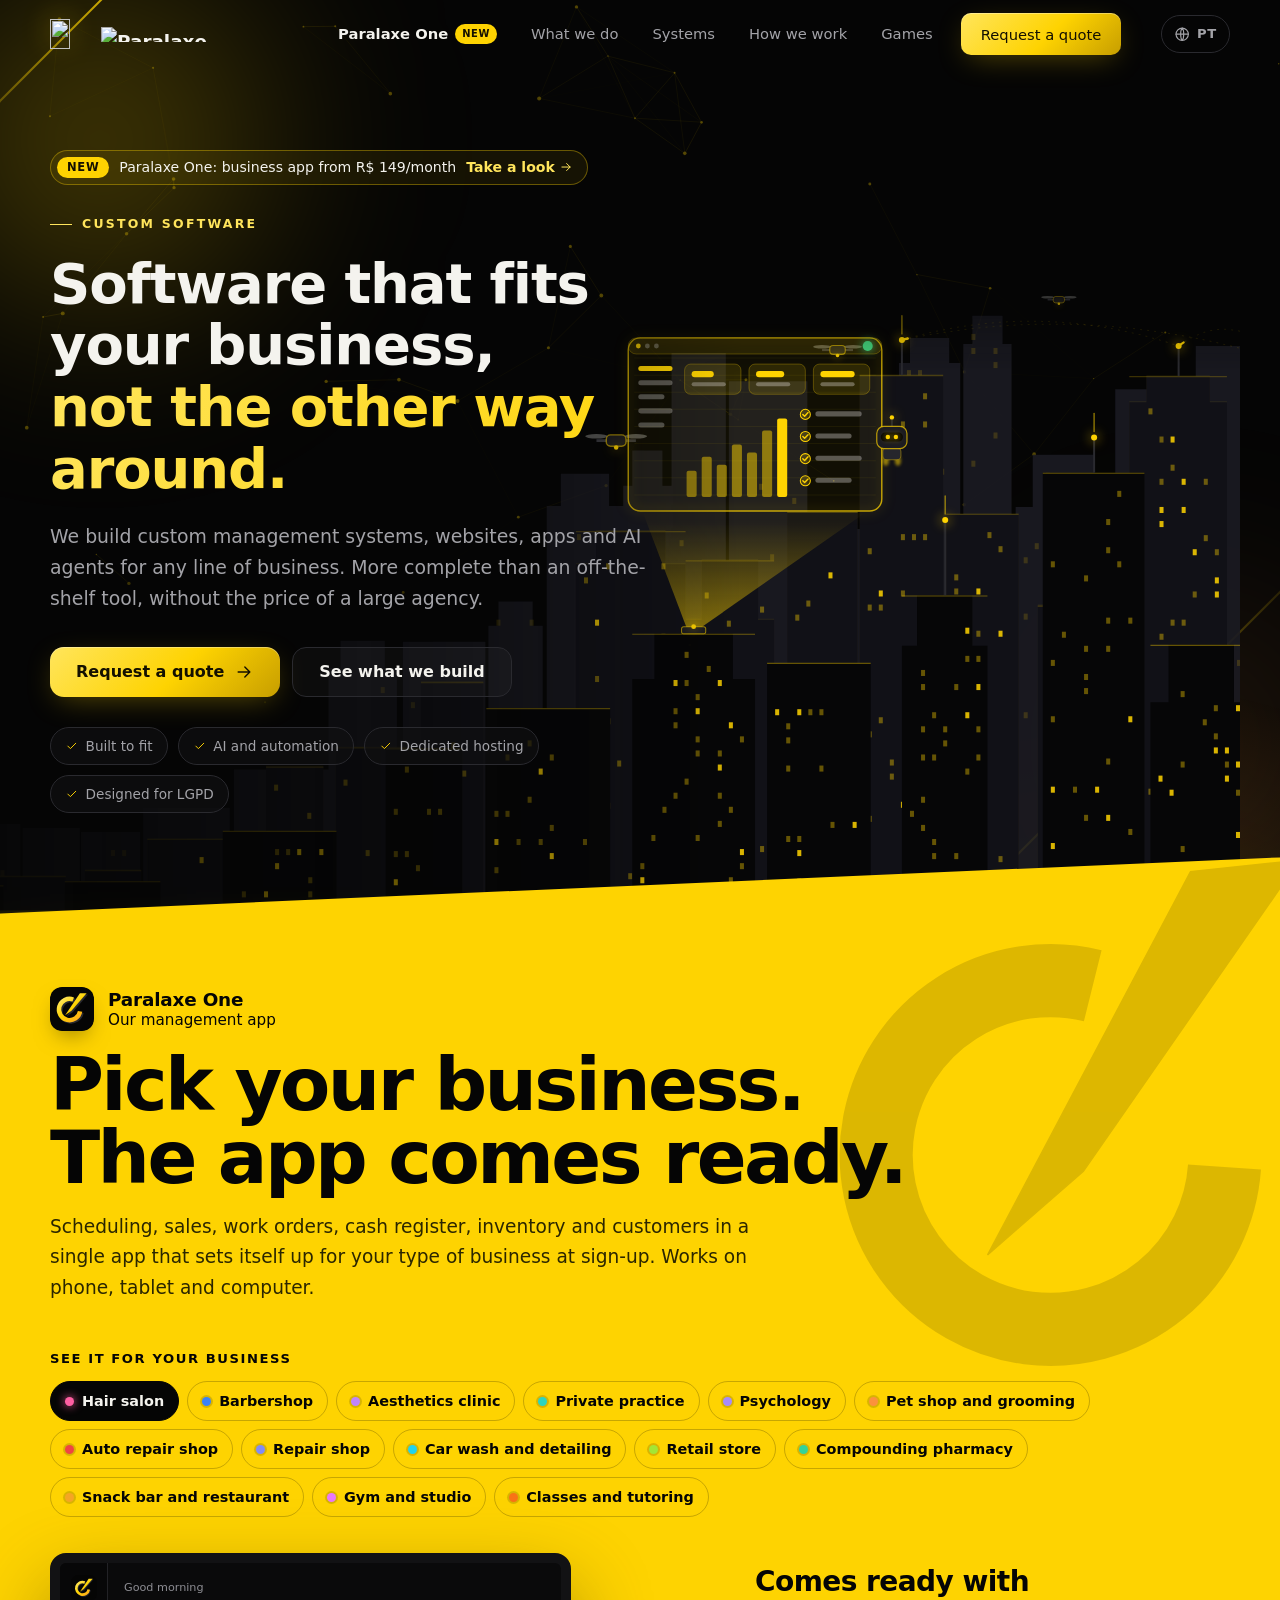
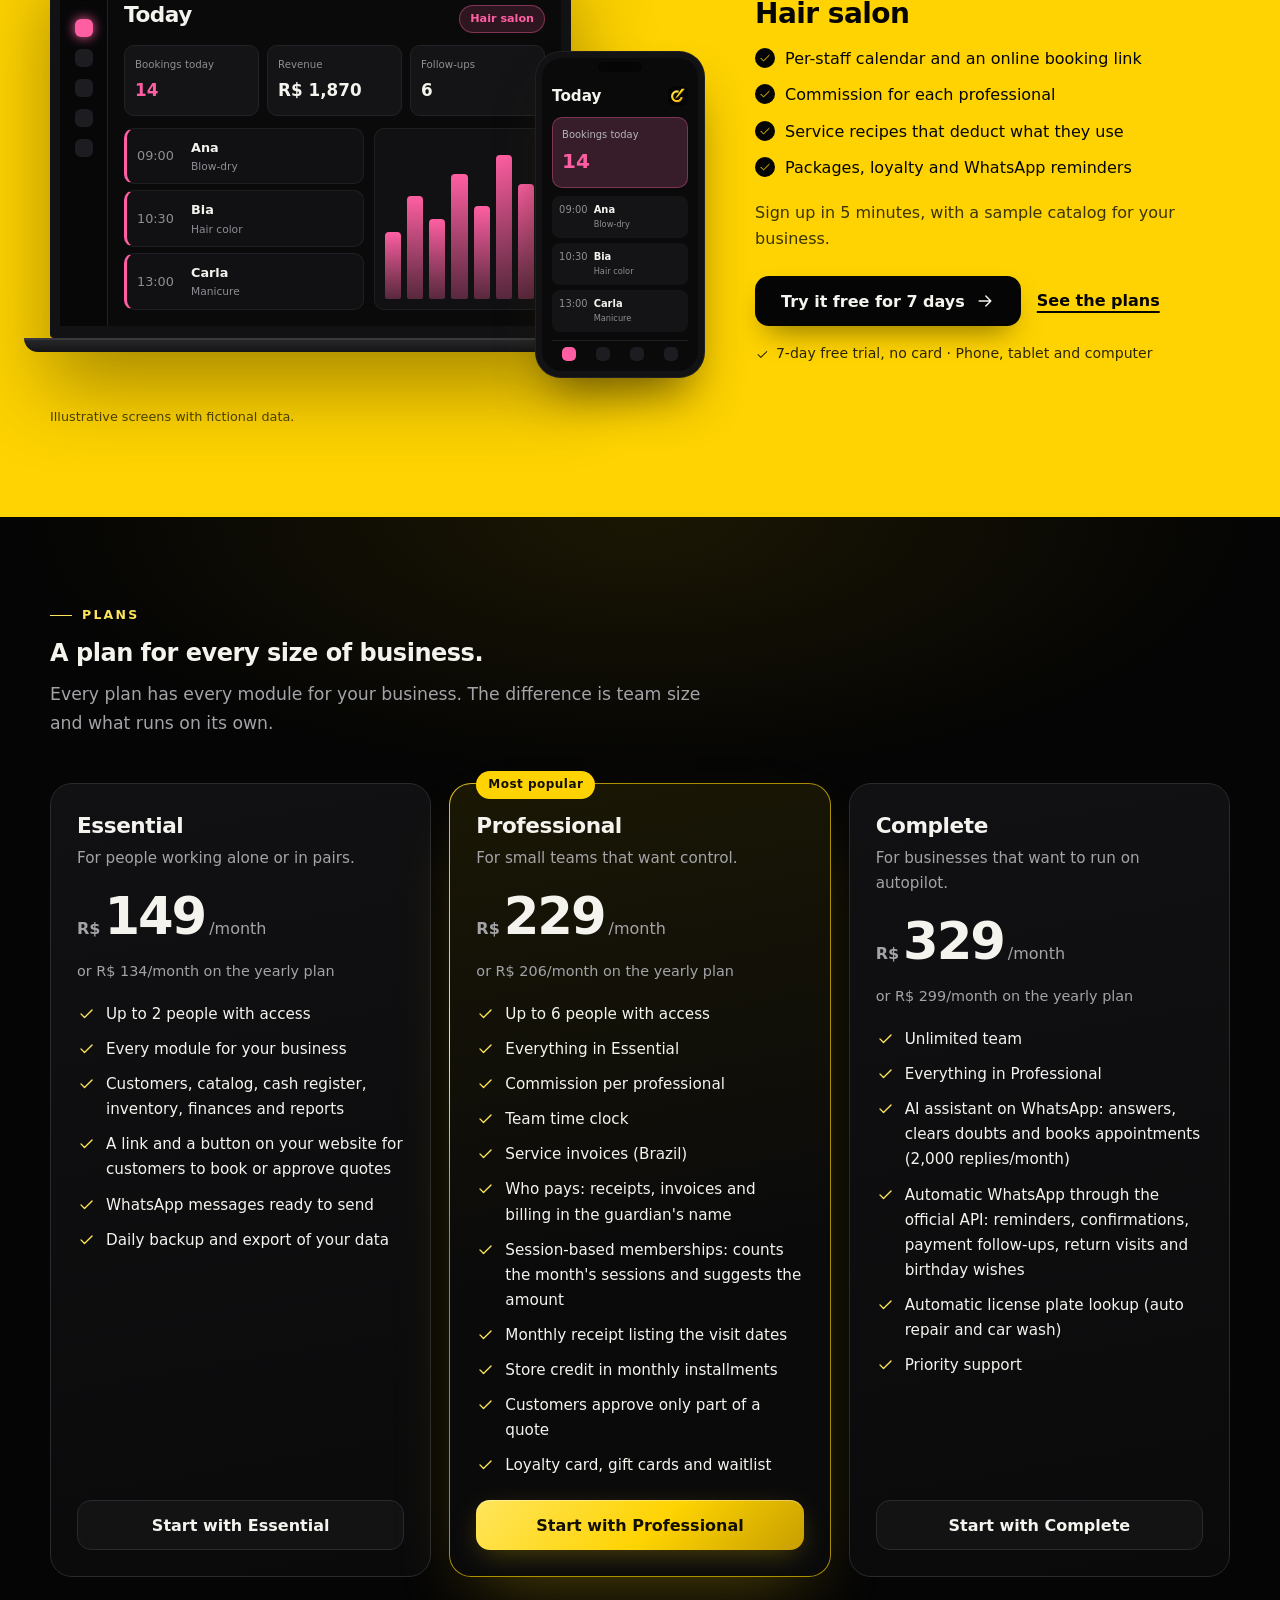
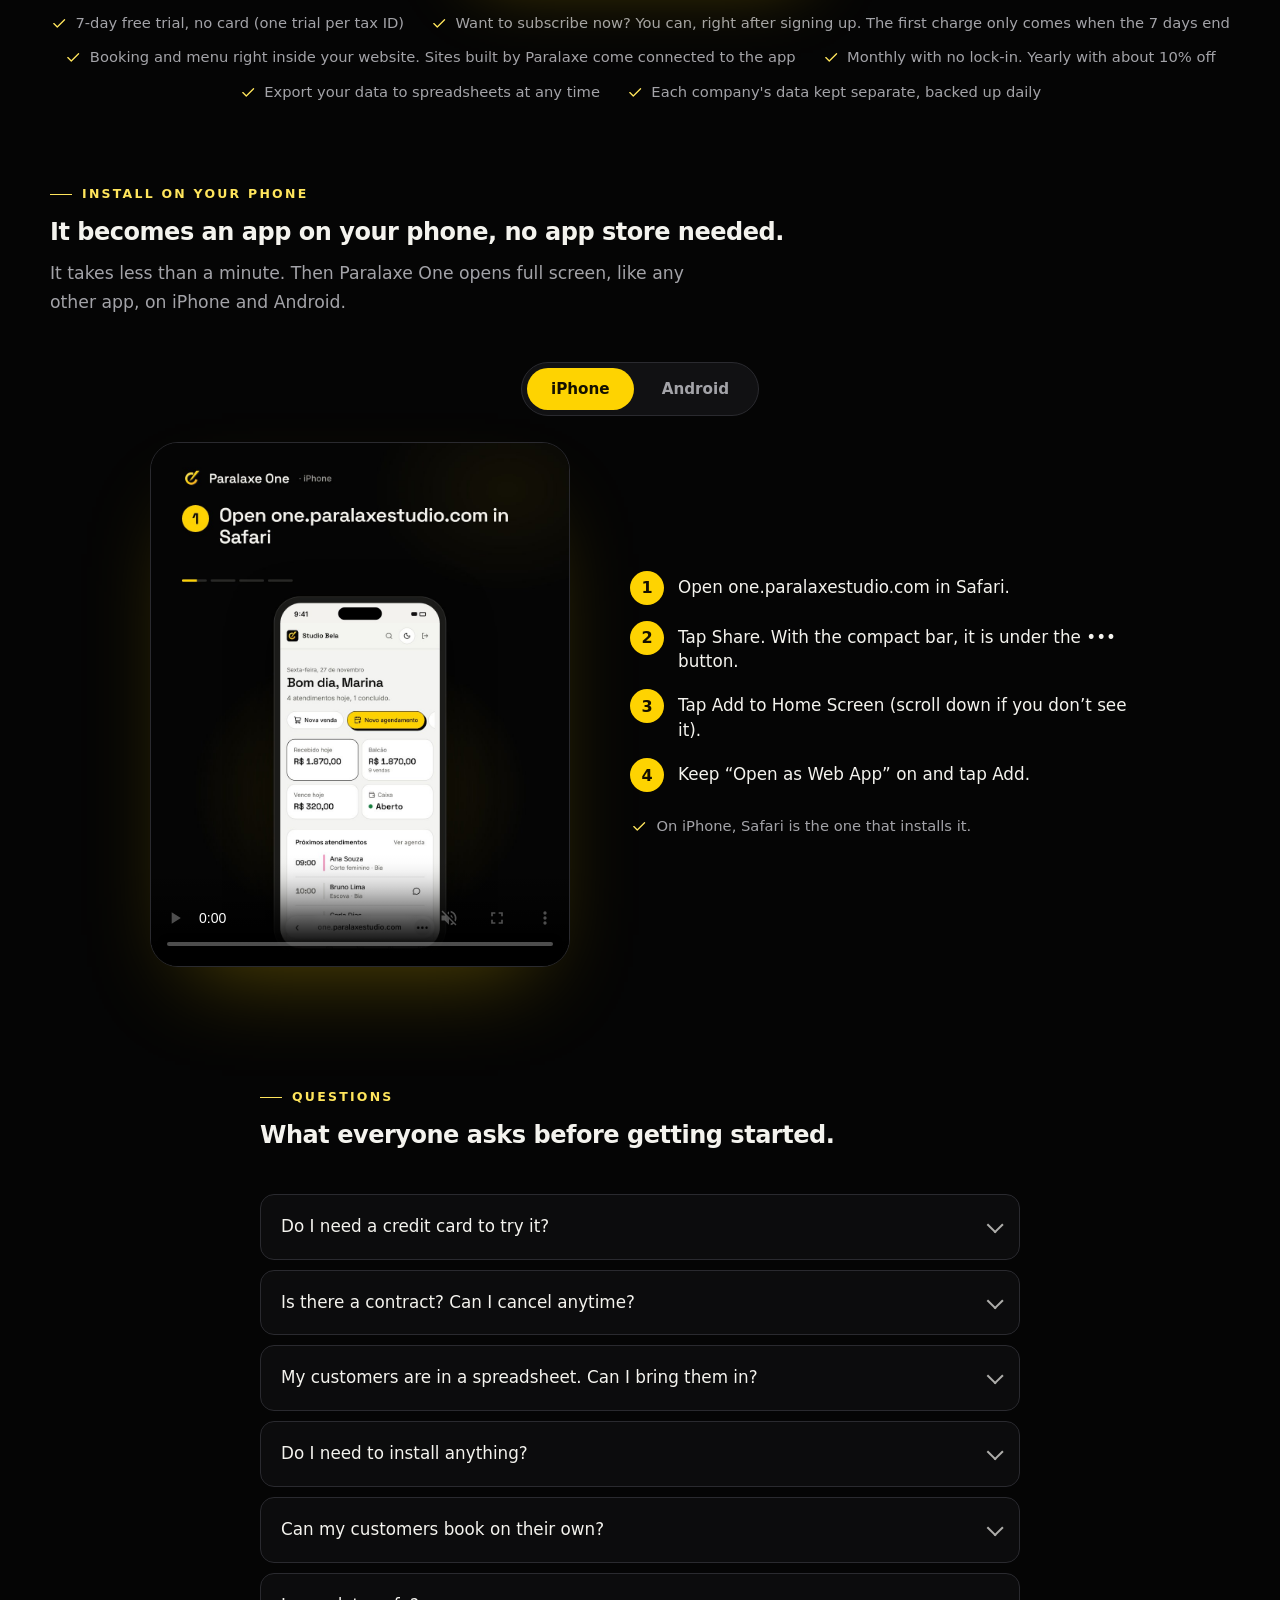
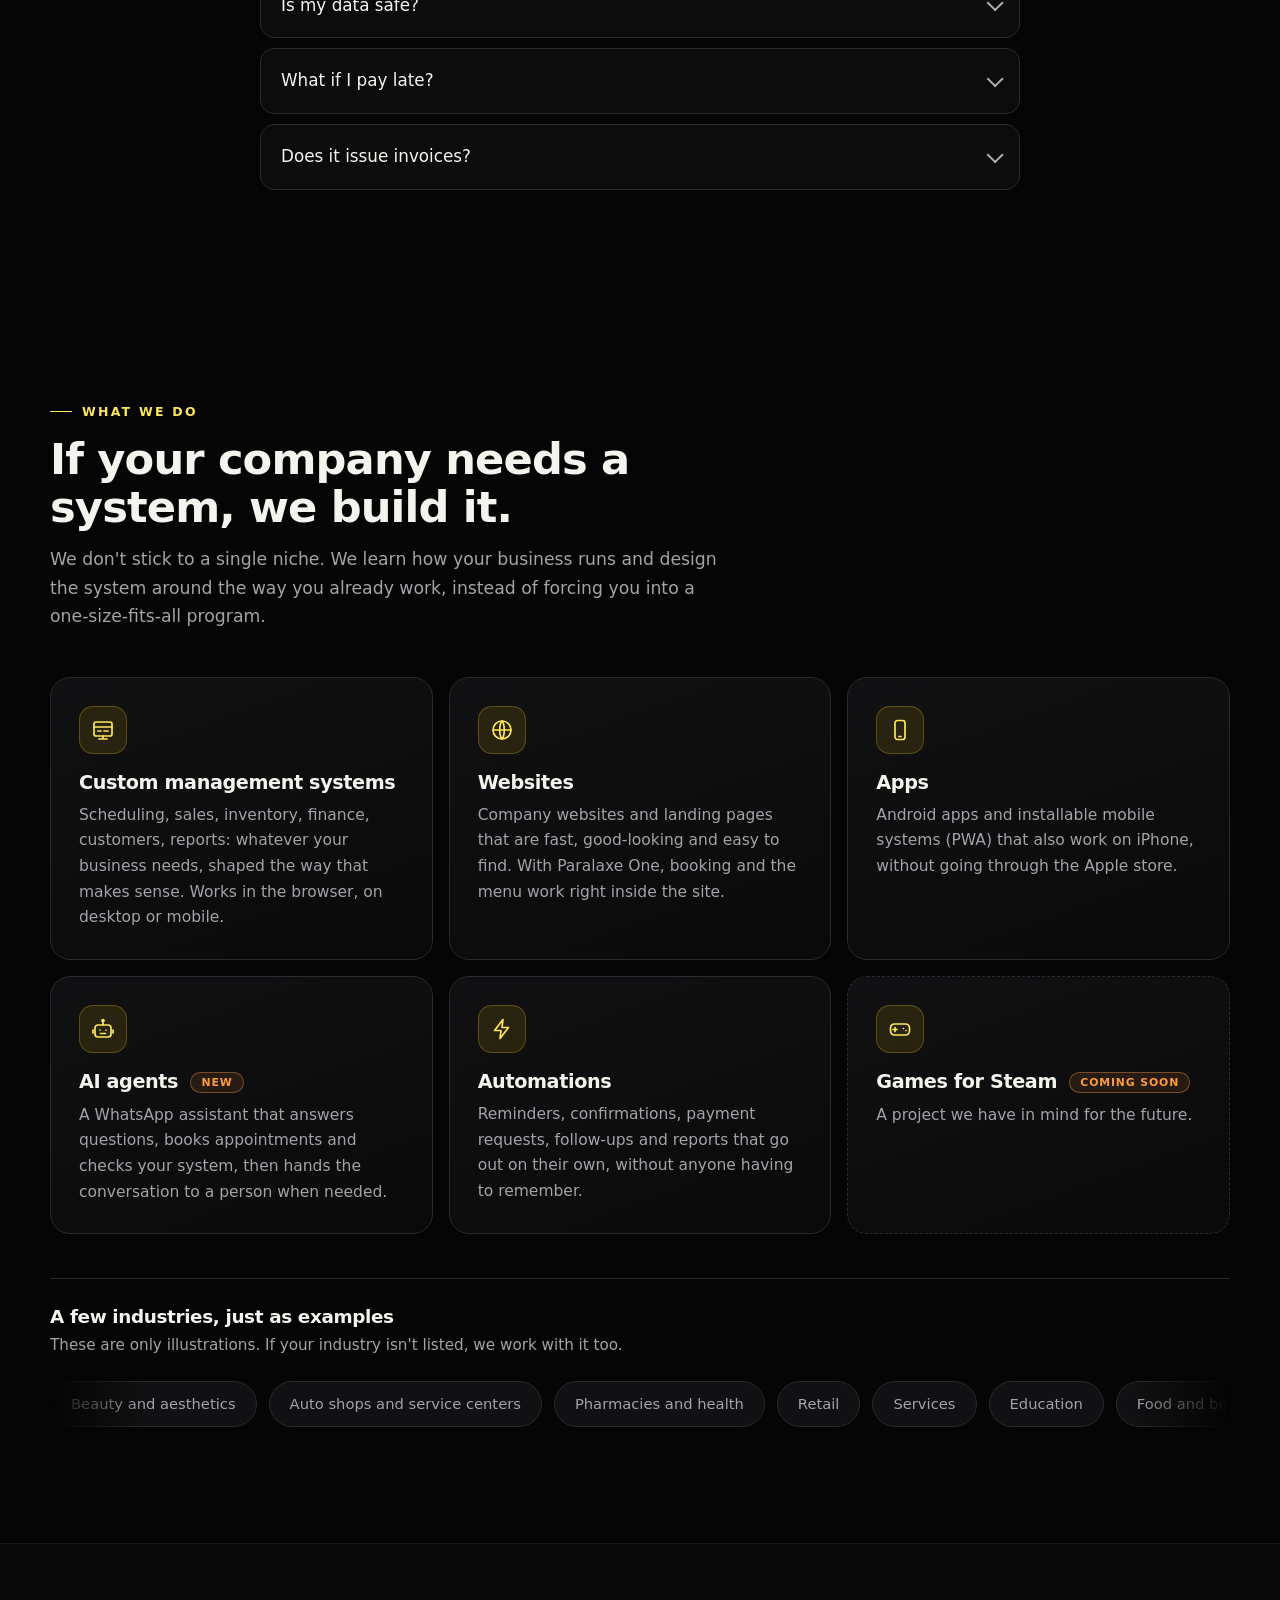
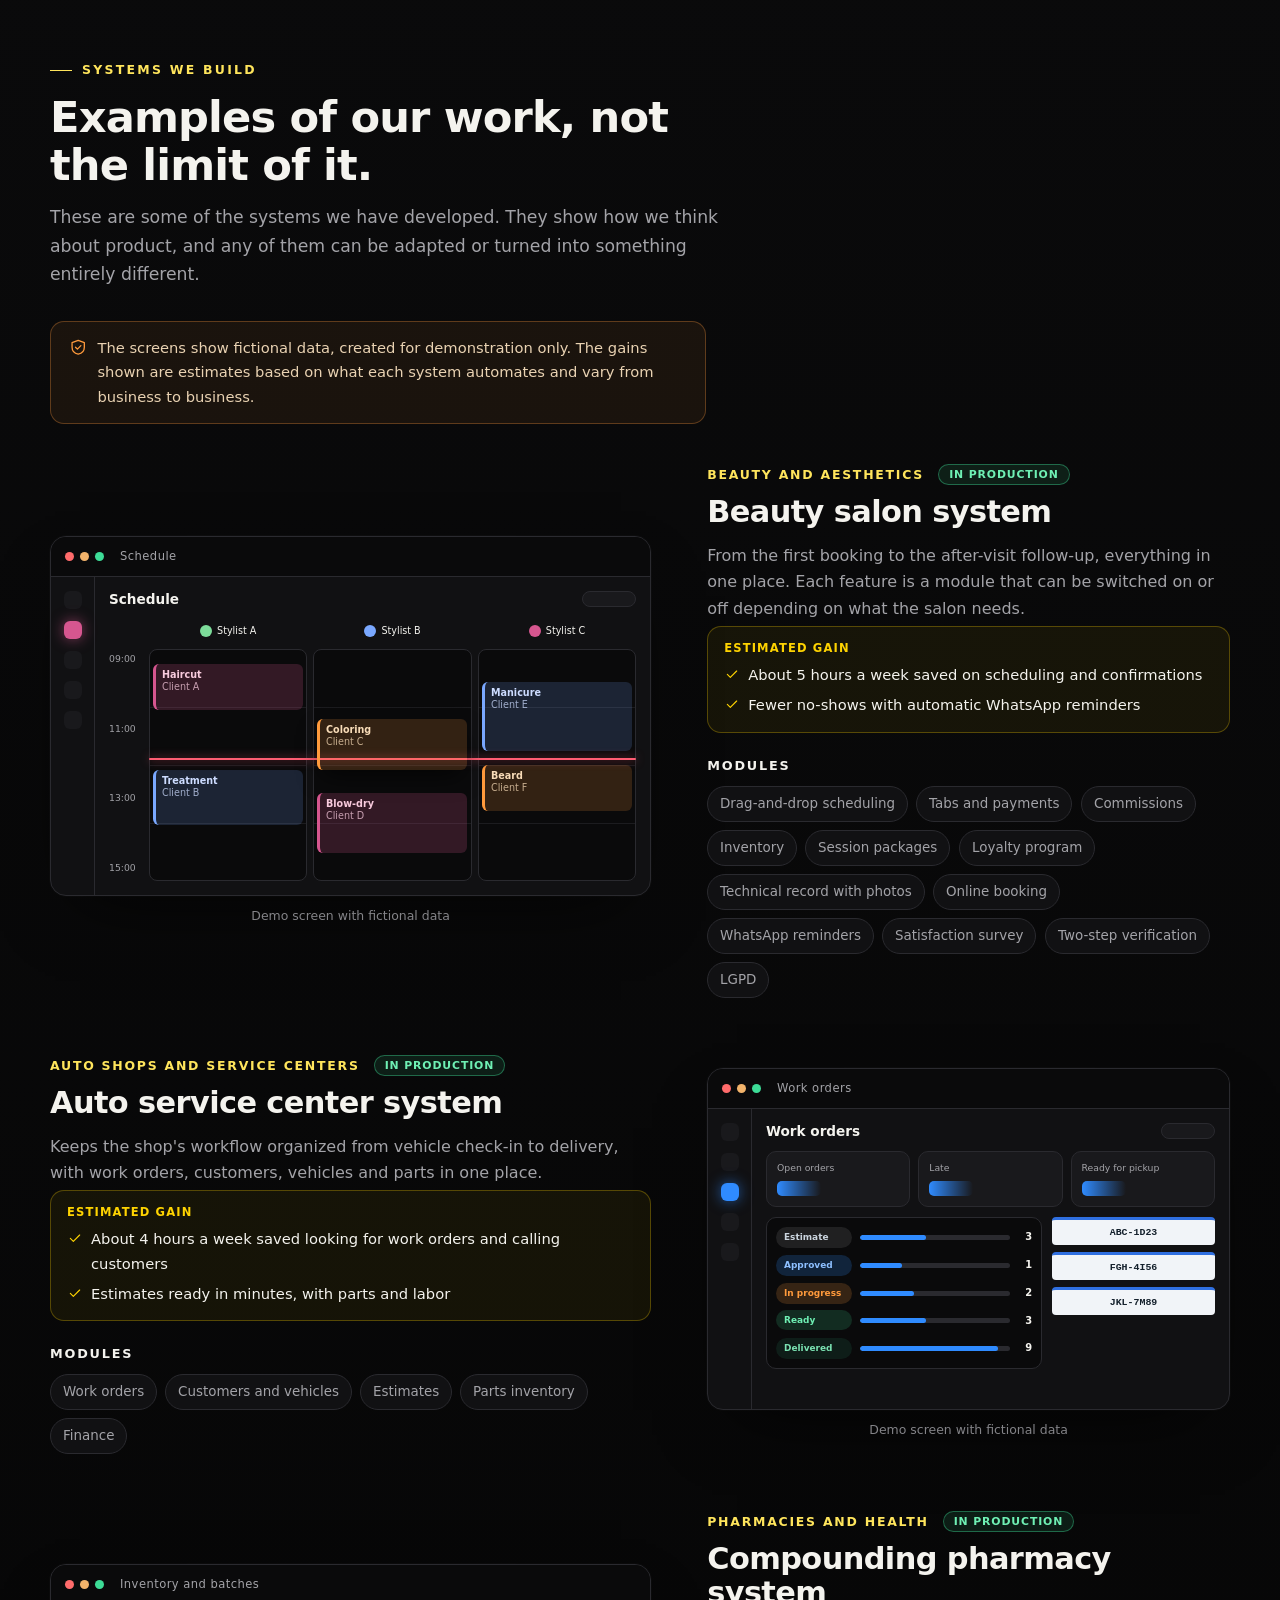
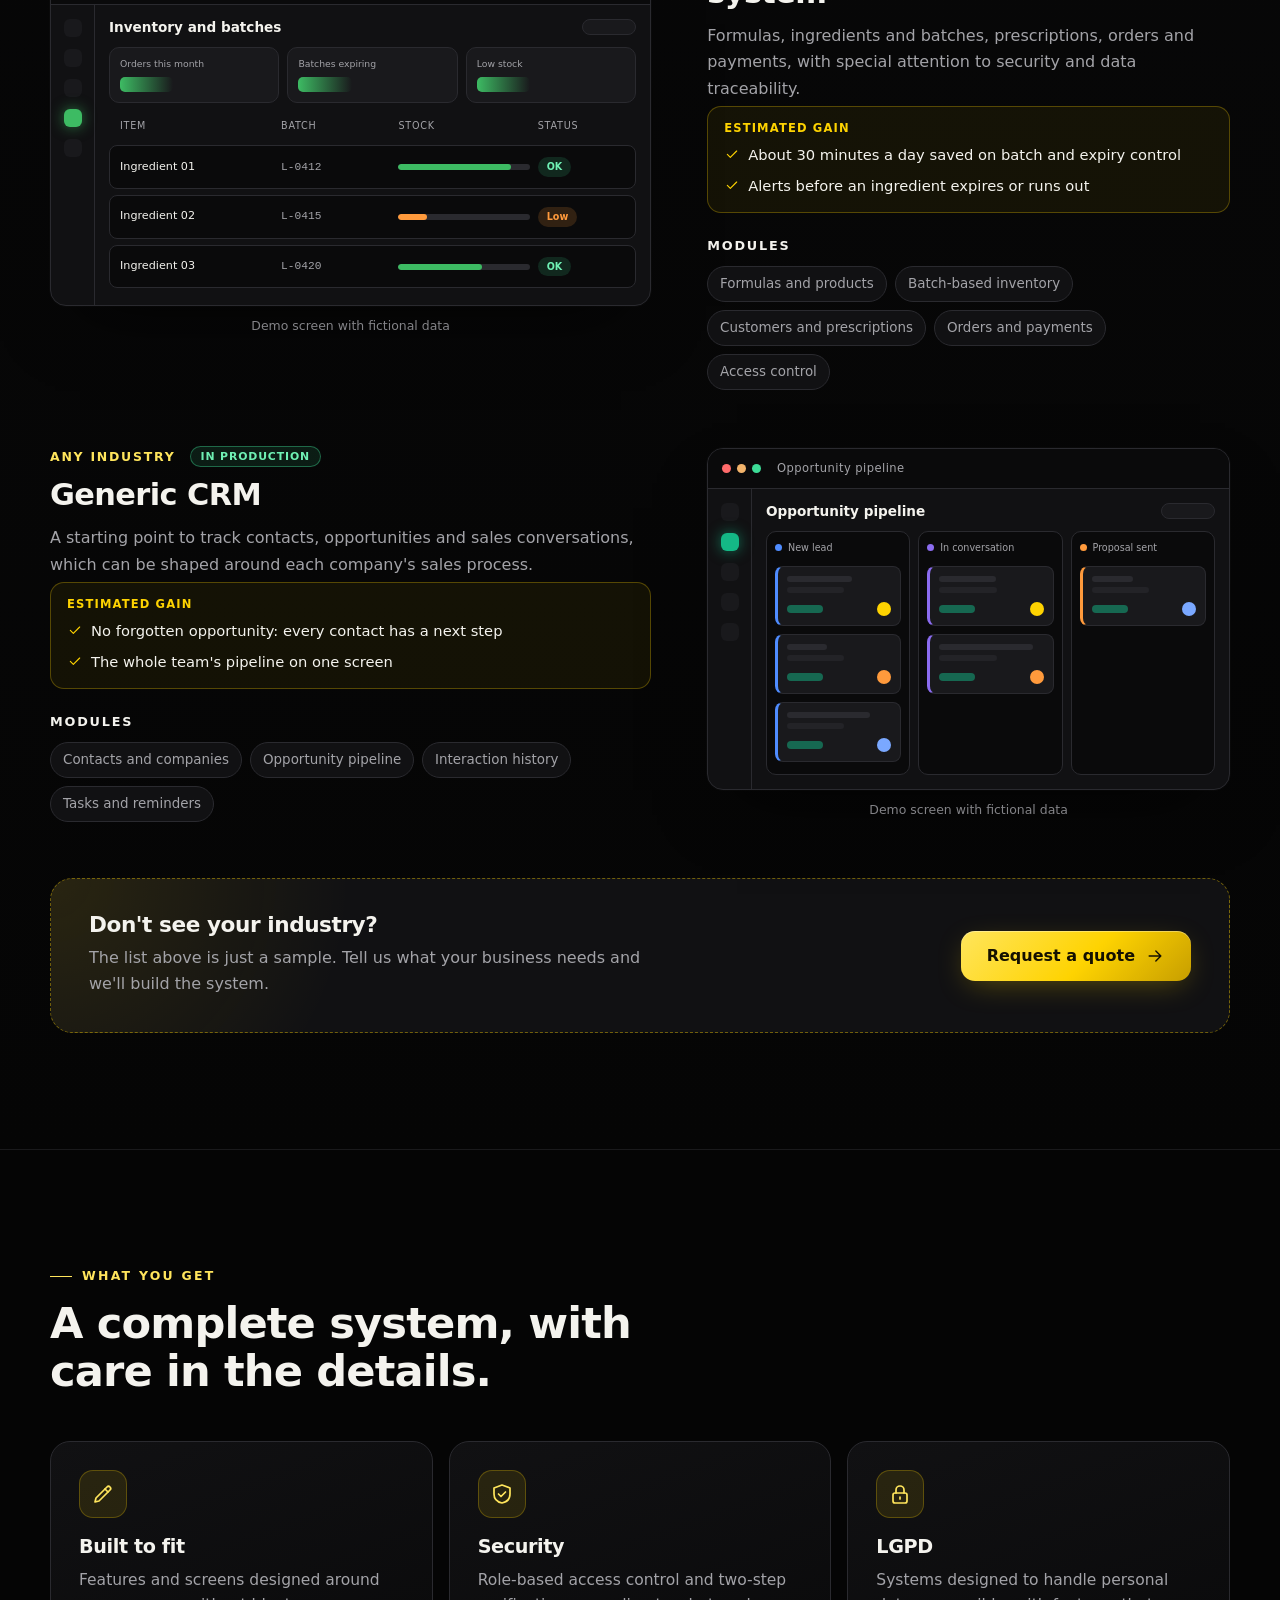
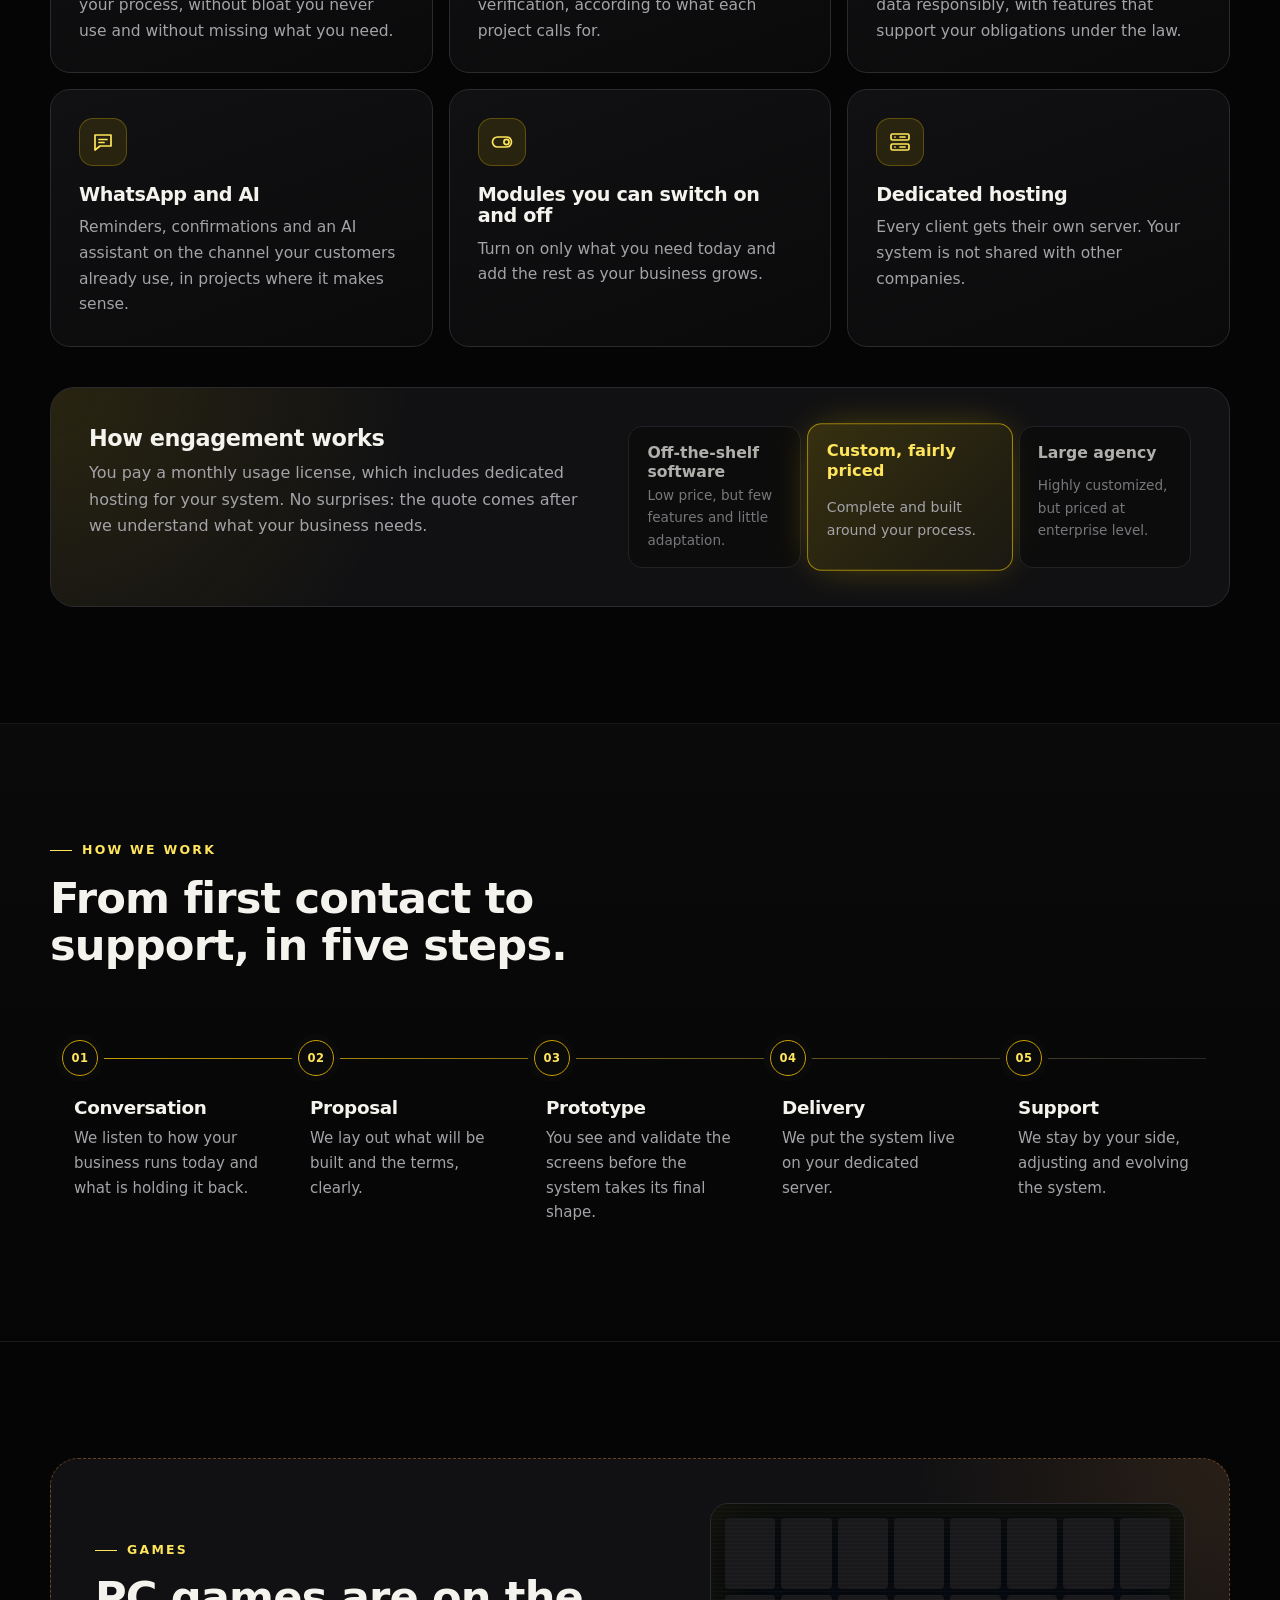
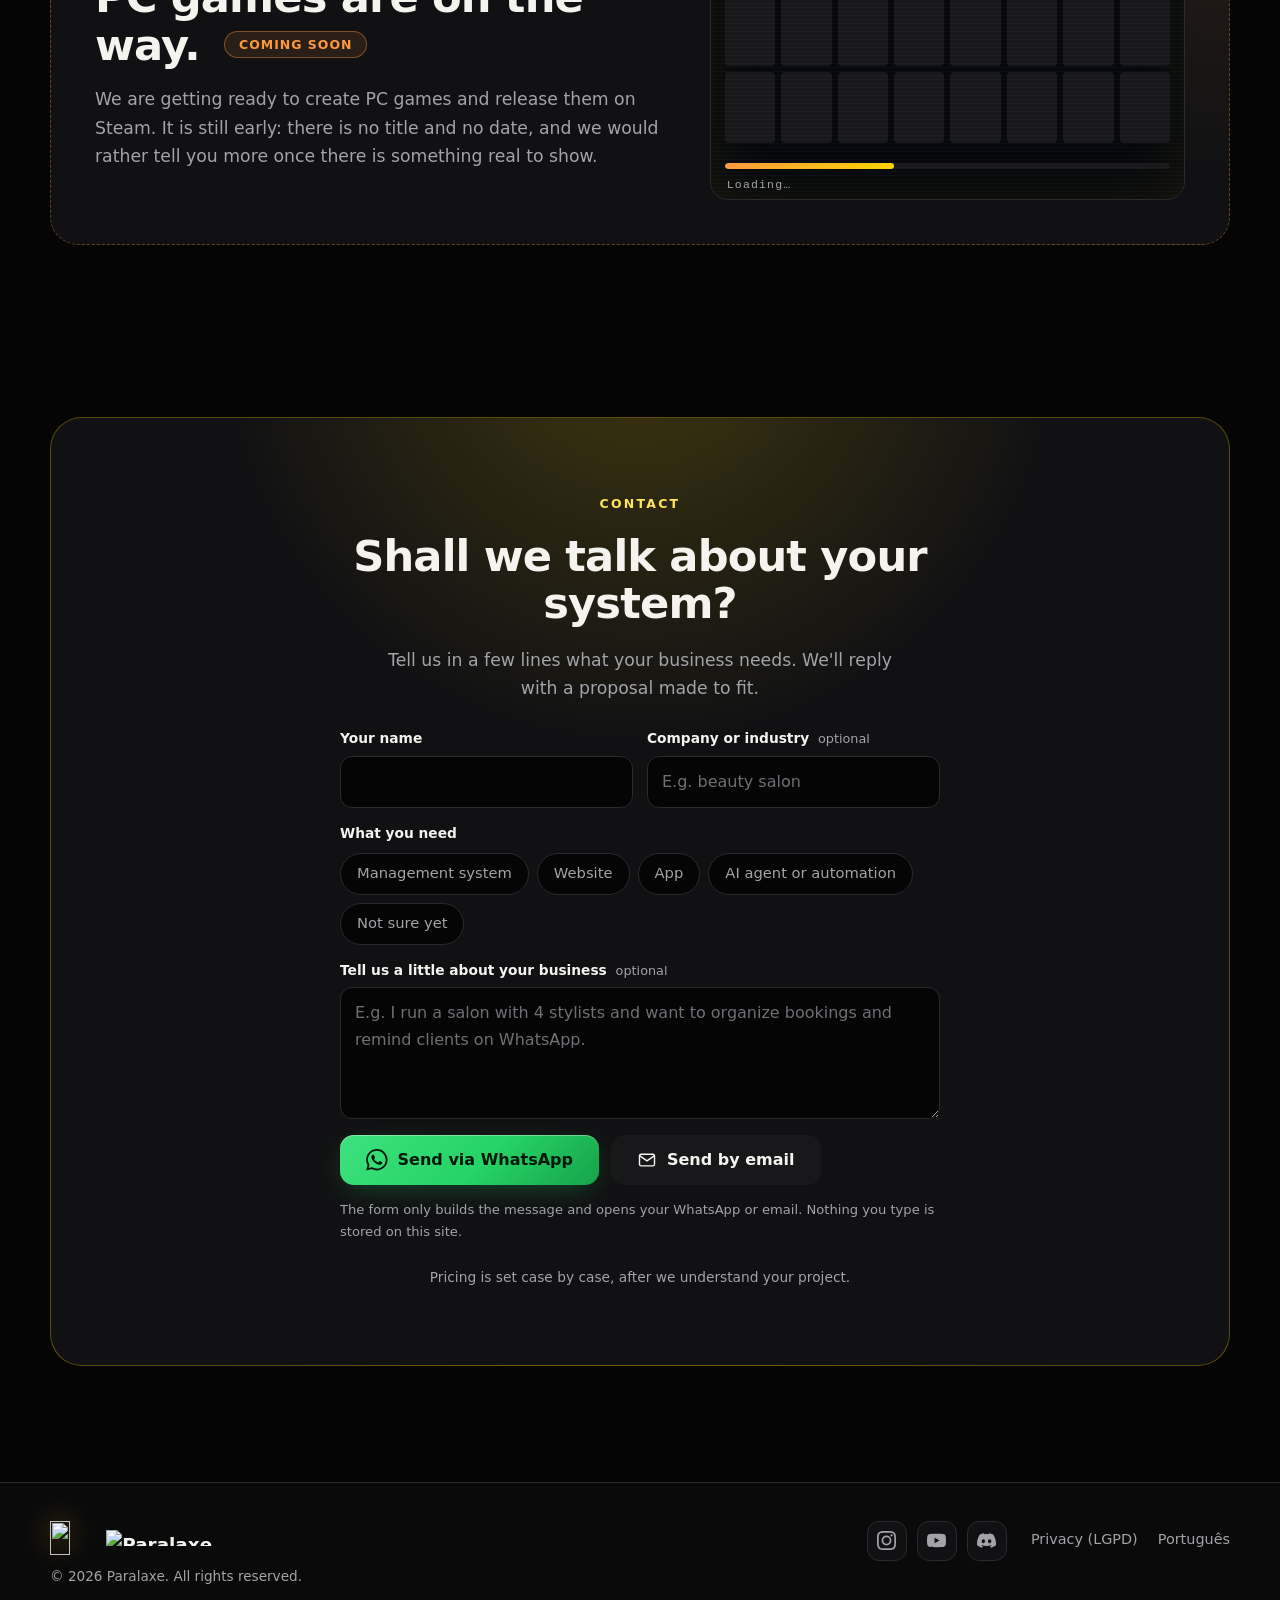
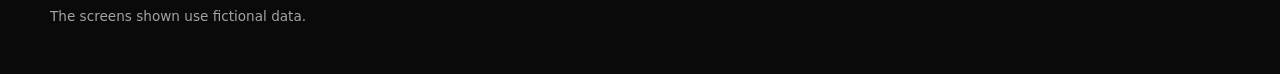
==== commit 96ee2196: "formulário: quando o app de e-mail não abre, oferece Gmail, Outlook e copiar Co-Authored-By: Claude " ====
--- a/docs/en/index.html
+++ b/docs/en/index.html
@@ -386,7 +386,7 @@
       <p class="eyebrow">Contact</p>
       <h2 id="h-contact">Shall we talk about your system?</h2>
       <p class="lead">Tell us in a few lines what your business needs. We'll reply with a proposal made to fit.</p>
-      <form class="cform" novalidate data-cform="{&quot;wa&quot;:&quot;5511993821582&quot;,&quot;mail&quot;:&quot;contato@paralaxestudio.com&quot;,&quot;subject&quot;:&quot;Quote request&quot;,&quot;intro&quot;:&quot;Hello! I found Paralaxe through the website and would like a quote.&quot;,&quot;labels&quot;:[&quot;Name&quot;,&quot;Company/industry&quot;,&quot;I need&quot;,&quot;Details&quot;],&quot;required&quot;:&quot;Please fill in your name and what you need.&quot;}">
+      <form class="cform" novalidate data-cform="{&quot;wa&quot;:&quot;5511993821582&quot;,&quot;mail&quot;:&quot;contato@paralaxestudio.com&quot;,&quot;subject&quot;:&quot;Quote request&quot;,&quot;intro&quot;:&quot;Hello! I found Paralaxe through the website and would like a quote.&quot;,&quot;labels&quot;:[&quot;Name&quot;,&quot;Company/industry&quot;,&quot;I need&quot;,&quot;Details&quot;],&quot;required&quot;:&quot;Please fill in your name and what you need.&quot;,&quot;mailCopied&quot;:&quot;Copied! Paste it into an email to&quot;}">
         <div class="cform-row">
           <label class="cf"><span>Your name</span><input name="name" type="text" autocomplete="name" required maxlength="80"></label>
           <label class="cf"><span>Company or industry <em>optional</em></span><input name="business" type="text" autocomplete="organization" maxlength="80" placeholder="E.g. beauty salon"></label>
@@ -397,6 +397,15 @@
         <div class="contact-actions">
           <button class="btn btn-wa" type="submit" data-via="wa"><svg class="ico ico-wa" viewBox="0 0 24 24" fill="currentColor" aria-hidden="true" focusable="false"><path d="M17.472 14.382c-.297-.149-1.758-.867-2.03-.967-.273-.099-.471-.148-.67.15-.197.297-.767.966-.94 1.164-.173.199-.347.223-.644.075-.297-.15-1.255-.463-2.39-1.475-.883-.788-1.48-1.761-1.653-2.059-.173-.297-.018-.458.13-.606.134-.133.298-.347.446-.52.149-.174.198-.298.298-.497.099-.198.05-.371-.025-.52-.075-.149-.669-1.612-.916-2.207-.242-.579-.487-.5-.669-.51-.173-.008-.371-.01-.57-.01-.198 0-.52.074-.792.372-.272.297-1.04 1.016-1.04 2.479 0 1.462 1.065 2.875 1.213 3.074.149.198 2.096 3.2 5.077 4.487.709.306 1.262.489 1.694.625.712.227 1.36.195 1.871.118.571-.085 1.758-.719 2.006-1.413.248-.694.248-1.289.173-1.413-.074-.124-.272-.198-.57-.347m-5.421 7.403h-.004a9.87 9.87 0 01-5.031-1.378l-.361-.214-3.741.982.998-3.648-.235-.374a9.86 9.86 0 01-1.51-5.26c.001-5.45 4.436-9.884 9.888-9.884 2.64 0 5.122 1.03 6.988 2.898a9.825 9.825 0 012.893 6.994c-.003 5.45-4.437 9.884-9.885 9.884m8.413-18.297A11.815 11.815 0 0012.05 0C5.495 0 .16 5.335.157 11.892c0 2.096.547 4.142 1.588 5.945L.057 24l6.305-1.654a11.882 11.882 0 005.683 1.448h.005c6.554 0 11.89-5.335 11.893-11.893a11.821 11.821 0 00-3.48-8.413Z"/></svg><span>Send via WhatsApp</span></button>
           <button class="btn btn-ghost" type="submit" data-via="mail"><svg class="ico"  viewBox="0 0 24 24" fill="none" stroke="currentColor" stroke-width="1.7" stroke-linecap="round" stroke-linejoin="round" aria-hidden="true" focusable="false"><rect x="3" y="5" width="18" height="14" rx="2"/><path d="M3.5 7l8.5 6 8.5-6"/></svg><span>Send by email</span></button>
+        </div>
+        <div class="cform-mail" hidden>
+          <p>Didn't your email app open? Pick where to send it:</p>
+          <div class="contact-actions">
+            <a class="btn btn-ghost" data-mail="gmail" href="#" target="_blank" rel="noopener">Gmail</a>
+            <a class="btn btn-ghost" data-mail="outlook" href="#" target="_blank" rel="noopener">Outlook</a>
+            <button class="btn btn-ghost" type="button" data-mail="copy">Copy message</button>
+          </div>
+          <p class="cform-hint" data-mail="ok" role="status"></p>
         </div>
         <p class="cform-hint">The form only builds the message and opens your WhatsApp or email. Nothing you type is stored on this site.</p>
         <noscript><p class="cform-hint"><a href="https://wa.me/5511993821582?text=Hello!%20I'd%20like%20to%20request%20a%20quote.">Message on WhatsApp</a> · <a href="mailto:contato@paralaxestudio.com?subject=Quote%20request">Send an email</a></p></noscript>
--- a/docs/assets/style.css
+++ b/docs/assets/style.css
@@ -469,6 +469,9 @@
 .cform button.btn{border:0;cursor:pointer}
 .cform-hint{color:var(--muted);font-size:.82rem}
 .cform-hint a{color:var(--accent)}
+.cform-mail{display:grid;gap:.6rem;padding:1rem;border:1px solid var(--line, rgba(255,255,255,.12));border-radius:14px}
+.cform-mail[hidden]{display:none}
+.cform-mail>p:first-child{font-size:.92rem}
 @media (max-width:520px){.cform .contact-actions .btn{width:100%}}
 /* "O que você precisa": opções em pílulas, no lugar de um select nativo */
 .cf-need{border:0;padding:0;margin:0;min-width:0}
